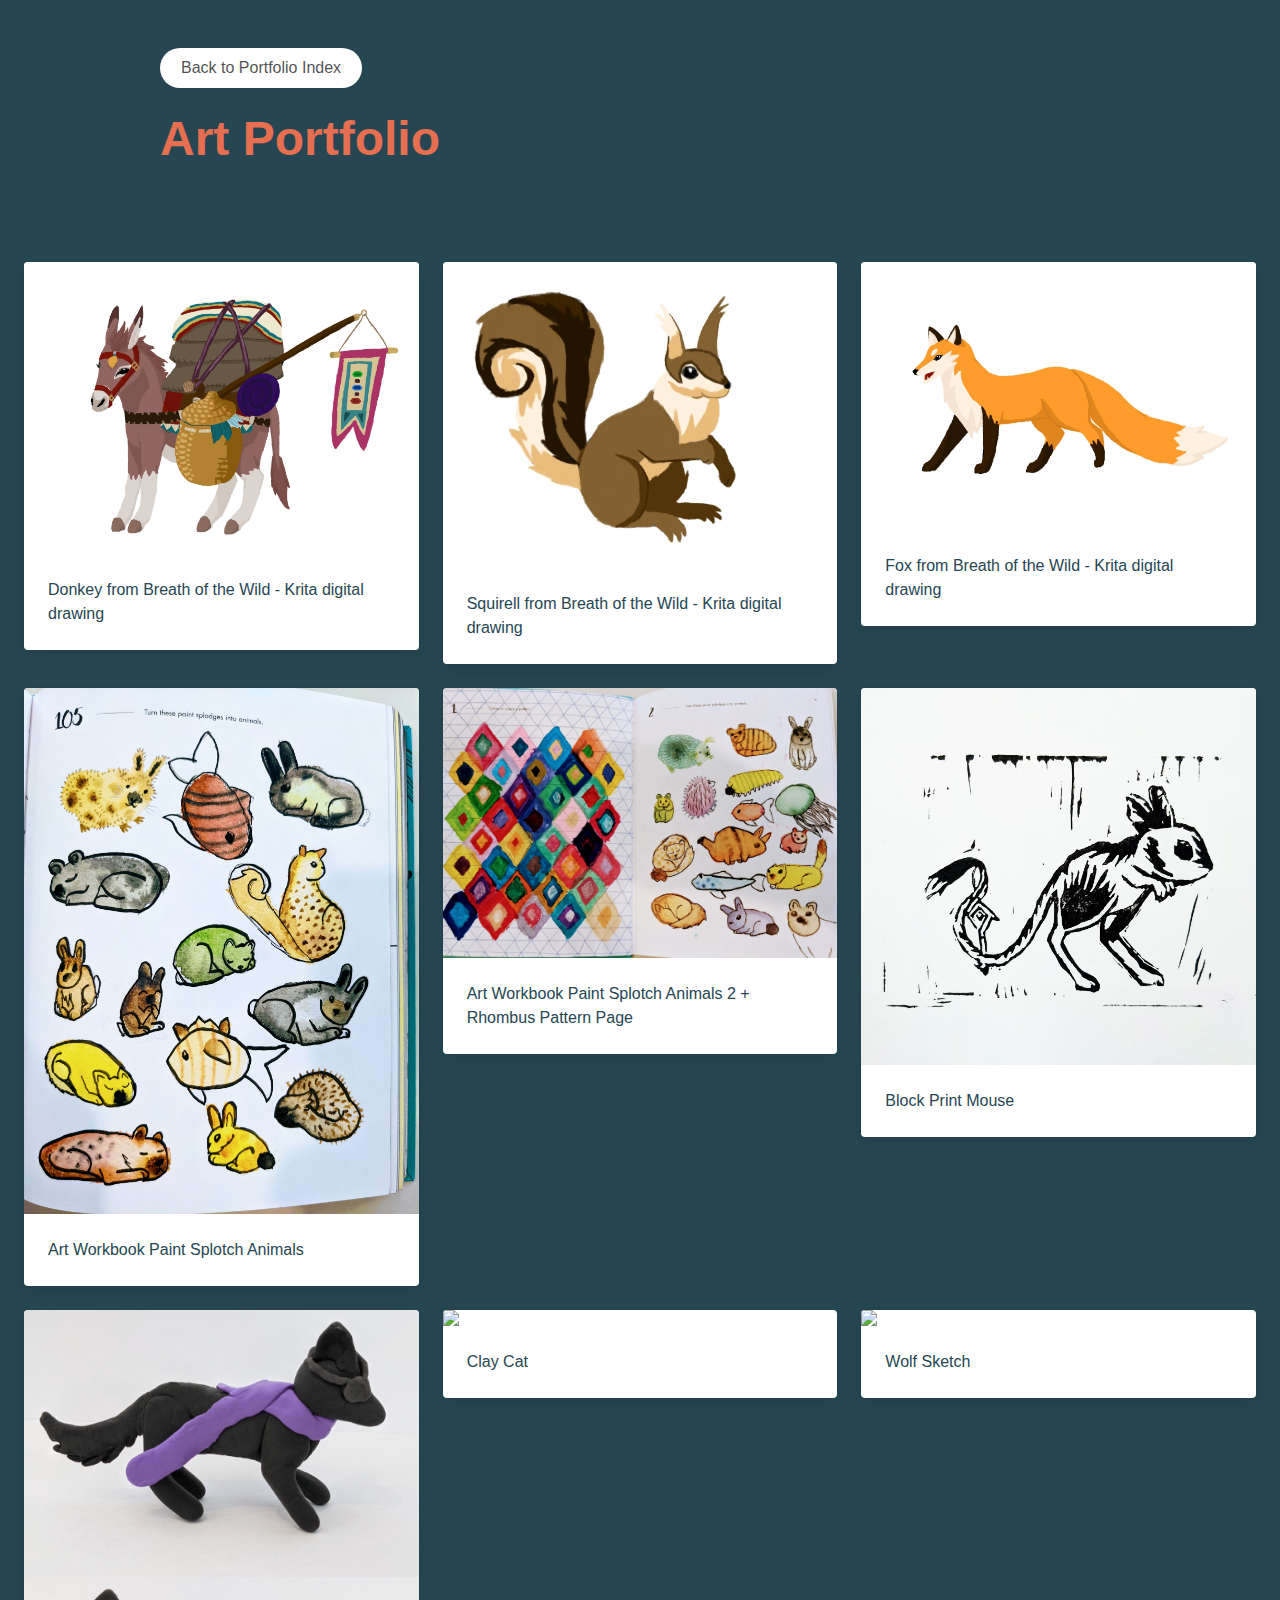
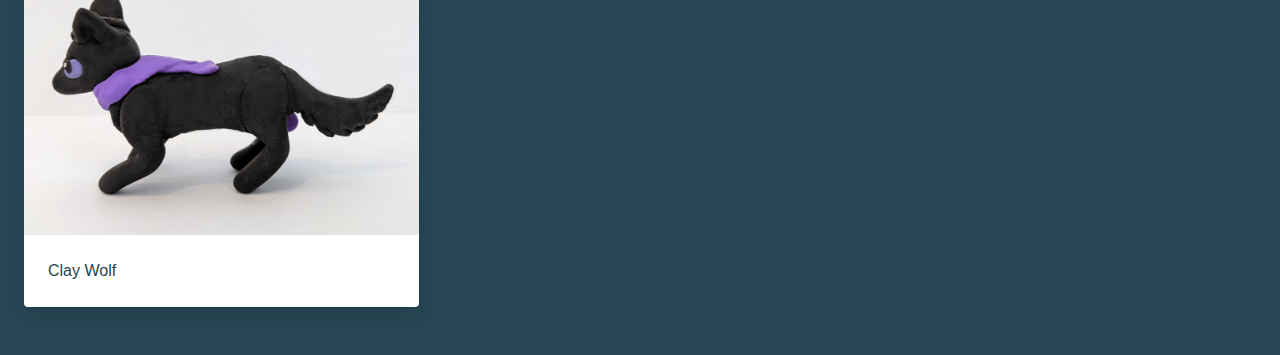
==== art.html @ 3b8639b8 "art and custom styles" ====
<!DOCTYPE html>
<html>

<head>
    <meta charset="utf-8">
    <meta name="viewport" content="width=device-width, initial-scale=1">
    <title>Art Portfolio</title>
    <link rel="stylesheet" href="static/sass/mystyles.css">
</head>

<body>
    <section class="section">
        <div class="container">
            <div class="block">
                <a class="button is-primary is-rounded" href="index.html">Back to Portfolio Index</a>
            </div>
            <p class="title is-1 is-spaced">Art Portfolio</p>
        </div>
    </section>
    <section class="section">
        <div class="columns is-multiline">

            <div class="column is-one-third">
                <div class="card">
                    <div class="card-image">
                        <figure class="image">
                            <img src="images/DonkeyBOTW.jpg">
                        </figure>
                    </div>
                    <div class="card-content">
                        <div class="content">
                            Donkey from Breath of the Wild - Krita digital drawing
                        </div>
                    </div>
                </div>
            </div>

            <div class="column is-one-third">
                <div class="card">
                    <div class="card-image">
                        <figure class="image">
                            <img src="images/BushyTailedSquirrel.jpg">
                        </figure>
                    </div>
                    <div class="card-content">
                        <div class="content">
                            Squirell from Breath of the Wild - Krita digital drawing
                        </div>
                    </div>
                </div>
            </div>

            <div class="column is-one-third">
                <div class="card">
                    <div class="card-image">
                        <figure class="image">
                            <img src="images/GrasslandFoxBOTW.jpg">
                        </figure>
                    </div>
                    <div class="card-content">
                        <div class="content">
                            Fox from Breath of the Wild - Krita digital drawing
                        </div>
                    </div>
                </div>
            </div>

            <div class="column is-one-third">
                <div class="card">
                    <div class="card-image">
                        <figure class="image">
                            <img src="images/ArtBookAnimals.jpg">
                        </figure>
                    </div>
                    <div class="card-content">
                        <div class="content">
                            Art Workbook Paint Splotch Animals
                        </div>
                    </div>
                </div>
            </div>

            <div class="column is-one-third">
                <div class="card">
                    <div class="card-image">
                        <figure class="image">
                            <img src="images/ArtBookAnimals2Diamonds.jpg">
                        </figure>
                    </div>
                    <div class="card-content">
                        <div class="content">
                            Art Workbook Paint Splotch Animals 2 + Rhombus Pattern Page
                        </div>
                    </div>
                </div>
            </div>

            <div class="column is-one-third">
                <div class="card">
                    <div class="card-image">
                        <figure class="image">
                            <img src="images/AudreyBlockPrint.jpg">
                        </figure>
                    </div>
                    <div class="card-content">
                        <div class="content">
                            Block Print Mouse
                        </div>
                    </div>
                </div>
            </div>

            <div class="column is-one-third">
                <div class="card">
                    <div class="card-image">
                        <figure class="image">
                            <img src="images/AudreyBlackWolf.png">
                        </figure>
                    </div>
                    <div class="card-content">
                        <div class="content">
                            Clay Wolf
                        </div>
                    </div>
                </div>
            </div>

            <div class="column is-one-third">
                <div class="card">
                    <div class="card-image">
                        <figure class="image">
                            <img src="images/AudreyCat.png">
                        </figure>
                    </div>
                    <div class="card-content">
                        <div class="content">
                            Clay Cat
                        </div>
                    </div>
                </div>
            </div>

            <div class="column is-one-third">
                <div class="card">
                    <div class="card-image">
                        <figure class="image">
                            <img src="images/WolfDrawing.jpg">
                        </figure>
                    </div>
                    <div class="card-content">
                        <div class="content">
                            Wolf Sketch
                        </div>
                    </div>
                </div>
            </div>

        </div>
    </div>
    </section>
</body>

</html>
---- static/sass/mystyles.css ----
@media screen and (min-width: 769px) {
  .modal-card,
  .modal-content {
    margin: 0 auto;
    max-height: calc(100vh - 40px);
    max-width: 1024px;
    width: auto !important;
  }
}

a[target="_blank"]:not(.img):after {
  font-family: "FontAwesome";
  content: " \f35d";
  position: relative;
  top: -5px;
  font-size: .75rem;
}

a[data-target]:after {
  font-family: "Font Awesome 5 Free";
  content: " \f27a";
  position: relative;
  top: -5px;
  font-size: .75rem;
}

/*! bulma.io v0.9.2 | MIT License | github.com/jgthms/bulma */
/* Bulma Utilities */
.button, .input, .textarea, .select select, .file-cta,
.file-name, .pagination-previous,
.pagination-next,
.pagination-link,
.pagination-ellipsis {
  -moz-appearance: none;
  -webkit-appearance: none;
  -webkit-box-align: center;
      -ms-flex-align: center;
          align-items: center;
  border: 1px solid transparent;
  border-radius: 4px;
  -webkit-box-shadow: none;
          box-shadow: none;
  display: -webkit-inline-box;
  display: -ms-inline-flexbox;
  display: inline-flex;
  font-size: 1rem;
  height: 2.5em;
  -webkit-box-pack: start;
      -ms-flex-pack: start;
          justify-content: flex-start;
  line-height: 1.5;
  padding-bottom: calc(0.5em - 1px);
  padding-left: calc(0.75em - 1px);
  padding-right: calc(0.75em - 1px);
  padding-top: calc(0.5em - 1px);
  position: relative;
  vertical-align: top;
}

.button:focus, .input:focus, .textarea:focus, .select select:focus, .file-cta:focus,
.file-name:focus, .pagination-previous:focus,
.pagination-next:focus,
.pagination-link:focus,
.pagination-ellipsis:focus, .is-focused.button, .is-focused.input, .is-focused.textarea, .select select.is-focused, .is-focused.file-cta,
.is-focused.file-name, .is-focused.pagination-previous,
.is-focused.pagination-next,
.is-focused.pagination-link,
.is-focused.pagination-ellipsis, .button:active, .input:active, .textarea:active, .select select:active, .file-cta:active,
.file-name:active, .pagination-previous:active,
.pagination-next:active,
.pagination-link:active,
.pagination-ellipsis:active, .is-active.button, .is-active.input, .is-active.textarea, .select select.is-active, .is-active.file-cta,
.is-active.file-name, .is-active.pagination-previous,
.is-active.pagination-next,
.is-active.pagination-link,
.is-active.pagination-ellipsis {
  outline: none;
}

.button[disabled], .input[disabled], .textarea[disabled], .select select[disabled], .file-cta[disabled],
.file-name[disabled], .pagination-previous[disabled],
.pagination-next[disabled],
.pagination-link[disabled],
.pagination-ellipsis[disabled],
fieldset[disabled] .button,
fieldset[disabled] .input,
fieldset[disabled] .textarea,
fieldset[disabled] .select select,
.select fieldset[disabled] select,
fieldset[disabled] .file-cta,
fieldset[disabled] .file-name,
fieldset[disabled] .pagination-previous,
fieldset[disabled] .pagination-next,
fieldset[disabled] .pagination-link,
fieldset[disabled] .pagination-ellipsis {
  cursor: not-allowed;
}

.button, .file, .breadcrumb, .pagination-previous,
.pagination-next,
.pagination-link,
.pagination-ellipsis, .tabs, .is-unselectable {
  -webkit-touch-callout: none;
  -webkit-user-select: none;
  -moz-user-select: none;
  -ms-user-select: none;
  user-select: none;
}

.select:not(.is-multiple):not(.is-loading)::after, .navbar-link:not(.is-arrowless)::after {
  border: 3px solid transparent;
  border-radius: 2px;
  border-right: 0;
  border-top: 0;
  content: " ";
  display: block;
  height: 0.625em;
  margin-top: -0.4375em;
  pointer-events: none;
  position: absolute;
  top: 50%;
  -webkit-transform: rotate(-45deg);
          transform: rotate(-45deg);
  -webkit-transform-origin: center;
          transform-origin: center;
  width: 0.625em;
}

.box:not(:last-child), .content:not(:last-child), .notification:not(:last-child), .progress:not(:last-child), .table:not(:last-child), .table-container:not(:last-child), .title:not(:last-child),
.subtitle:not(:last-child), .block:not(:last-child), .highlight:not(:last-child), .breadcrumb:not(:last-child), .level:not(:last-child), .message:not(:last-child), .pagination:not(:last-child), .tabs:not(:last-child) {
  margin-bottom: 1.5rem;
}

.delete, .modal-close {
  -webkit-touch-callout: none;
  -webkit-user-select: none;
  -moz-user-select: none;
  -ms-user-select: none;
  user-select: none;
  -moz-appearance: none;
  -webkit-appearance: none;
  background-color: rgba(10, 10, 10, 0.2);
  border: none;
  border-radius: 290486px;
  cursor: pointer;
  pointer-events: auto;
  display: inline-block;
  -webkit-box-flex: 0;
      -ms-flex-positive: 0;
          flex-grow: 0;
  -ms-flex-negative: 0;
      flex-shrink: 0;
  font-size: 0;
  height: 20px;
  max-height: 20px;
  max-width: 20px;
  min-height: 20px;
  min-width: 20px;
  outline: none;
  position: relative;
  vertical-align: top;
  width: 20px;
}

.delete::before, .modal-close::before, .delete::after, .modal-close::after {
  background-color: #ffffff;
  content: "";
  display: block;
  left: 50%;
  position: absolute;
  top: 50%;
  -webkit-transform: translateX(-50%) translateY(-50%) rotate(45deg);
          transform: translateX(-50%) translateY(-50%) rotate(45deg);
  -webkit-transform-origin: center center;
          transform-origin: center center;
}

.delete::before, .modal-close::before {
  height: 2px;
  width: 50%;
}

.delete::after, .modal-close::after {
  height: 50%;
  width: 2px;
}

.delete:hover, .modal-close:hover, .delete:focus, .modal-close:focus {
  background-color: rgba(10, 10, 10, 0.3);
}

.delete:active, .modal-close:active {
  background-color: rgba(10, 10, 10, 0.4);
}

.is-small.delete, .is-small.modal-close {
  height: 16px;
  max-height: 16px;
  max-width: 16px;
  min-height: 16px;
  min-width: 16px;
  width: 16px;
}

.is-medium.delete, .is-medium.modal-close {
  height: 24px;
  max-height: 24px;
  max-width: 24px;
  min-height: 24px;
  min-width: 24px;
  width: 24px;
}

.is-large.delete, .is-large.modal-close {
  height: 32px;
  max-height: 32px;
  max-width: 32px;
  min-height: 32px;
  min-width: 32px;
  width: 32px;
}

.button.is-loading::after, .loader, .select.is-loading::after, .control.is-loading::after {
  -webkit-animation: spinAround 500ms infinite linear;
          animation: spinAround 500ms infinite linear;
  border: 2px solid #dbdbdb;
  border-radius: 290486px;
  border-right-color: transparent;
  border-top-color: transparent;
  content: "";
  display: block;
  height: 1em;
  position: relative;
  width: 1em;
}

.image.is-square img,
.image.is-square .has-ratio, .image.is-1by1 img,
.image.is-1by1 .has-ratio, .image.is-5by4 img,
.image.is-5by4 .has-ratio, .image.is-4by3 img,
.image.is-4by3 .has-ratio, .image.is-3by2 img,
.image.is-3by2 .has-ratio, .image.is-5by3 img,
.image.is-5by3 .has-ratio, .image.is-16by9 img,
.image.is-16by9 .has-ratio, .image.is-2by1 img,
.image.is-2by1 .has-ratio, .image.is-3by1 img,
.image.is-3by1 .has-ratio, .image.is-4by5 img,
.image.is-4by5 .has-ratio, .image.is-3by4 img,
.image.is-3by4 .has-ratio, .image.is-2by3 img,
.image.is-2by3 .has-ratio, .image.is-3by5 img,
.image.is-3by5 .has-ratio, .image.is-9by16 img,
.image.is-9by16 .has-ratio, .image.is-1by2 img,
.image.is-1by2 .has-ratio, .image.is-1by3 img,
.image.is-1by3 .has-ratio, .modal, .modal-background, .is-overlay, .hero-video {
  bottom: 0;
  left: 0;
  position: absolute;
  right: 0;
  top: 0;
}

/* Bulma Base */
/*! minireset.css v0.0.6 | MIT License | github.com/jgthms/minireset.css */
html,
body,
p,
ol,
ul,
li,
dl,
dt,
dd,
blockquote,
figure,
fieldset,
legend,
textarea,
pre,
iframe,
hr,
h1,
h2,
h3,
h4,
h5,
h6 {
  margin: 0;
  padding: 0;
}

h1,
h2,
h3,
h4,
h5,
h6 {
  font-size: 100%;
  font-weight: normal;
}

ul {
  list-style: none;
}

button,
input,
select,
textarea {
  margin: 0;
}

html {
  -webkit-box-sizing: border-box;
          box-sizing: border-box;
}

*, *::before, *::after {
  -webkit-box-sizing: inherit;
          box-sizing: inherit;
}

img,
video {
  height: auto;
  max-width: 100%;
}

iframe {
  border: 0;
}

table {
  border-collapse: collapse;
  border-spacing: 0;
}

td,
th {
  padding: 0;
}

td:not([align]),
th:not([align]) {
  text-align: inherit;
}

html {
  background-color: #264653;
  font-size: 16px;
  -moz-osx-font-smoothing: grayscale;
  -webkit-font-smoothing: antialiased;
  min-width: 300px;
  overflow-x: hidden;
  overflow-y: scroll;
  text-rendering: optimizeLegibility;
  -webkit-text-size-adjust: 100%;
     -moz-text-size-adjust: 100%;
      -ms-text-size-adjust: 100%;
          text-size-adjust: 100%;
}

article,
aside,
figure,
footer,
header,
hgroup,
section {
  display: block;
}

body,
button,
input,
optgroup,
select,
textarea {
  font-family: BlinkMacSystemFont, -apple-system, "Segoe UI", "Roboto", "Oxygen", "Ubuntu", "Cantarell", "Fira Sans", "Droid Sans", "Helvetica Neue", "Helvetica", "Arial", sans-serif;
}

code,
pre {
  -moz-osx-font-smoothing: auto;
  -webkit-font-smoothing: auto;
  font-family: monospace;
}

body {
  color: #264653;
  font-size: 1em;
  font-weight: 400;
  line-height: 1.5;
}

a {
  color: #2a9d8f;
  cursor: pointer;
  text-decoration: none;
}

a strong {
  color: currentColor;
}

a:hover {
  color: #363636;
}

code {
  background-color: whitesmoke;
  color: #da1039;
  font-size: 0.875em;
  font-weight: normal;
  padding: 0.25em 0.5em 0.25em;
}

hr {
  background-color: whitesmoke;
  border: none;
  display: block;
  height: 2px;
  margin: 1.5rem 0;
}

img {
  height: auto;
  max-width: 100%;
}

input[type="checkbox"],
input[type="radio"] {
  vertical-align: baseline;
}

small {
  font-size: 0.875em;
}

span {
  font-style: inherit;
  font-weight: inherit;
}

strong {
  color: #363636;
  font-weight: 700;
}

fieldset {
  border: none;
}

pre {
  -webkit-overflow-scrolling: touch;
  background-color: whitesmoke;
  color: #264653;
  font-size: 0.875em;
  overflow-x: auto;
  padding: 1.25rem 1.5rem;
  white-space: pre;
  word-wrap: normal;
}

pre code {
  background-color: transparent;
  color: currentColor;
  font-size: 1em;
  padding: 0;
}

table td,
table th {
  vertical-align: top;
}

table td:not([align]),
table th:not([align]) {
  text-align: inherit;
}

table th {
  color: #363636;
}

@-webkit-keyframes spinAround {
  from {
    -webkit-transform: rotate(0deg);
            transform: rotate(0deg);
  }
  to {
    -webkit-transform: rotate(359deg);
            transform: rotate(359deg);
  }
}

@keyframes spinAround {
  from {
    -webkit-transform: rotate(0deg);
            transform: rotate(0deg);
  }
  to {
    -webkit-transform: rotate(359deg);
            transform: rotate(359deg);
  }
}

/* Bulma Elements */
.box {
  background-color: #ffffff;
  border-radius: 6px;
  -webkit-box-shadow: 0 0.5em 1em -0.125em rgba(10, 10, 10, 0.1), 0 0px 0 1px rgba(10, 10, 10, 0.02);
          box-shadow: 0 0.5em 1em -0.125em rgba(10, 10, 10, 0.1), 0 0px 0 1px rgba(10, 10, 10, 0.02);
  color: #264653;
  display: block;
  padding: 1.25rem;
}

a.box:hover, a.box:focus {
  -webkit-box-shadow: 0 0.5em 1em -0.125em rgba(10, 10, 10, 0.1), 0 0 0 1px #2a9d8f;
          box-shadow: 0 0.5em 1em -0.125em rgba(10, 10, 10, 0.1), 0 0 0 1px #2a9d8f;
}

a.box:active {
  -webkit-box-shadow: inset 0 1px 2px rgba(10, 10, 10, 0.2), 0 0 0 1px #2a9d8f;
          box-shadow: inset 0 1px 2px rgba(10, 10, 10, 0.2), 0 0 0 1px #2a9d8f;
}

.button {
  background-color: #ffffff;
  border-color: #dbdbdb;
  border-width: 1px;
  color: #363636;
  cursor: pointer;
  -webkit-box-pack: center;
      -ms-flex-pack: center;
          justify-content: center;
  padding-bottom: calc(0.5em - 1px);
  padding-left: 1em;
  padding-right: 1em;
  padding-top: calc(0.5em - 1px);
  text-align: center;
  white-space: nowrap;
}

.button strong {
  color: inherit;
}

.button .icon, .button .icon.is-small, .button .icon.is-medium, .button .icon.is-large {
  height: 1.5em;
  width: 1.5em;
}

.button .icon:first-child:not(:last-child) {
  margin-left: calc(-0.5em - 1px);
  margin-right: 0.25em;
}

.button .icon:last-child:not(:first-child) {
  margin-left: 0.25em;
  margin-right: calc(-0.5em - 1px);
}

.button .icon:first-child:last-child {
  margin-left: calc(-0.5em - 1px);
  margin-right: calc(-0.5em - 1px);
}

.button:hover, .button.is-hovered {
  border-color: #b5b5b5;
  color: #363636;
}

.button:focus, .button.is-focused {
  border-color: #3273dc;
  color: #363636;
}

.button:focus:not(:active), .button.is-focused:not(:active) {
  -webkit-box-shadow: 0 0 0 0.125em rgba(42, 157, 143, 0.25);
          box-shadow: 0 0 0 0.125em rgba(42, 157, 143, 0.25);
}

.button:active, .button.is-active {
  border-color: #264653;
  color: #363636;
}

.button.is-text {
  background-color: transparent;
  border-color: transparent;
  color: #264653;
  text-decoration: underline;
}

.button.is-text:hover, .button.is-text.is-hovered, .button.is-text:focus, .button.is-text.is-focused {
  background-color: whitesmoke;
  color: #363636;
}

.button.is-text:active, .button.is-text.is-active {
  background-color: #e8e8e8;
  color: #363636;
}

.button.is-text[disabled],
fieldset[disabled] .button.is-text {
  background-color: transparent;
  border-color: transparent;
  -webkit-box-shadow: none;
          box-shadow: none;
}

.button.is-ghost {
  background: none;
  border-color: transparent;
  color: #2a9d8f;
  text-decoration: none;
}

.button.is-ghost:hover, .button.is-ghost.is-hovered {
  color: #2a9d8f;
  text-decoration: underline;
}

.button.is-white {
  background-color: #ffffff;
  border-color: transparent;
  color: #0a0a0a;
}

.button.is-white:hover, .button.is-white.is-hovered {
  background-color: #f9f9f9;
  border-color: transparent;
  color: #0a0a0a;
}

.button.is-white:focus, .button.is-white.is-focused {
  border-color: transparent;
  color: #0a0a0a;
}

.button.is-white:focus:not(:active), .button.is-white.is-focused:not(:active) {
  -webkit-box-shadow: 0 0 0 0.125em rgba(255, 255, 255, 0.25);
          box-shadow: 0 0 0 0.125em rgba(255, 255, 255, 0.25);
}

.button.is-white:active, .button.is-white.is-active {
  background-color: #f2f2f2;
  border-color: transparent;
  color: #0a0a0a;
}

.button.is-white[disabled],
fieldset[disabled] .button.is-white {
  background-color: #ffffff;
  border-color: transparent;
  -webkit-box-shadow: none;
          box-shadow: none;
}

.button.is-white.is-inverted {
  background-color: #0a0a0a;
  color: #ffffff;
}

.button.is-white.is-inverted:hover, .button.is-white.is-inverted.is-hovered {
  background-color: black;
}

.button.is-white.is-inverted[disabled],
fieldset[disabled] .button.is-white.is-inverted {
  background-color: #0a0a0a;
  border-color: transparent;
  -webkit-box-shadow: none;
          box-shadow: none;
  color: #ffffff;
}

.button.is-white.is-loading::after {
  border-color: transparent transparent #0a0a0a #0a0a0a !important;
}

.button.is-white.is-outlined {
  background-color: transparent;
  border-color: #ffffff;
  color: #ffffff;
}

.button.is-white.is-outlined:hover, .button.is-white.is-outlined.is-hovered, .button.is-white.is-outlined:focus, .button.is-white.is-outlined.is-focused {
  background-color: #ffffff;
  border-color: #ffffff;
  color: #0a0a0a;
}

.button.is-white.is-outlined.is-loading::after {
  border-color: transparent transparent #ffffff #ffffff !important;
}

.button.is-white.is-outlined.is-loading:hover::after, .button.is-white.is-outlined.is-loading.is-hovered::after, .button.is-white.is-outlined.is-loading:focus::after, .button.is-white.is-outlined.is-loading.is-focused::after {
  border-color: transparent transparent #0a0a0a #0a0a0a !important;
}

.button.is-white.is-outlined[disabled],
fieldset[disabled] .button.is-white.is-outlined {
  background-color: transparent;
  border-color: #ffffff;
  -webkit-box-shadow: none;
          box-shadow: none;
  color: #ffffff;
}

.button.is-white.is-inverted.is-outlined {
  background-color: transparent;
  border-color: #0a0a0a;
  color: #0a0a0a;
}

.button.is-white.is-inverted.is-outlined:hover, .button.is-white.is-inverted.is-outlined.is-hovered, .button.is-white.is-inverted.is-outlined:focus, .button.is-white.is-inverted.is-outlined.is-focused {
  background-color: #0a0a0a;
  color: #ffffff;
}

.button.is-white.is-inverted.is-outlined.is-loading:hover::after, .button.is-white.is-inverted.is-outlined.is-loading.is-hovered::after, .button.is-white.is-inverted.is-outlined.is-loading:focus::after, .button.is-white.is-inverted.is-outlined.is-loading.is-focused::after {
  border-color: transparent transparent #ffffff #ffffff !important;
}

.button.is-white.is-inverted.is-outlined[disabled],
fieldset[disabled] .button.is-white.is-inverted.is-outlined {
  background-color: transparent;
  border-color: #0a0a0a;
  -webkit-box-shadow: none;
          box-shadow: none;
  color: #0a0a0a;
}

.button.is-black {
  background-color: #0a0a0a;
  border-color: transparent;
  color: #ffffff;
}

.button.is-black:hover, .button.is-black.is-hovered {
  background-color: #040404;
  border-color: transparent;
  color: #ffffff;
}

.button.is-black:focus, .button.is-black.is-focused {
  border-color: transparent;
  color: #ffffff;
}

.button.is-black:focus:not(:active), .button.is-black.is-focused:not(:active) {
  -webkit-box-shadow: 0 0 0 0.125em rgba(10, 10, 10, 0.25);
          box-shadow: 0 0 0 0.125em rgba(10, 10, 10, 0.25);
}

.button.is-black:active, .button.is-black.is-active {
  background-color: black;
  border-color: transparent;
  color: #ffffff;
}

.button.is-black[disabled],
fieldset[disabled] .button.is-black {
  background-color: #0a0a0a;
  border-color: transparent;
  -webkit-box-shadow: none;
          box-shadow: none;
}

.button.is-black.is-inverted {
  background-color: #ffffff;
  color: #0a0a0a;
}

.button.is-black.is-inverted:hover, .button.is-black.is-inverted.is-hovered {
  background-color: #f2f2f2;
}

.button.is-black.is-inverted[disabled],
fieldset[disabled] .button.is-black.is-inverted {
  background-color: #ffffff;
  border-color: transparent;
  -webkit-box-shadow: none;
          box-shadow: none;
  color: #0a0a0a;
}

.button.is-black.is-loading::after {
  border-color: transparent transparent #ffffff #ffffff !important;
}

.button.is-black.is-outlined {
  background-color: transparent;
  border-color: #0a0a0a;
  color: #0a0a0a;
}

.button.is-black.is-outlined:hover, .button.is-black.is-outlined.is-hovered, .button.is-black.is-outlined:focus, .button.is-black.is-outlined.is-focused {
  background-color: #0a0a0a;
  border-color: #0a0a0a;
  color: #ffffff;
}

.button.is-black.is-outlined.is-loading::after {
  border-color: transparent transparent #0a0a0a #0a0a0a !important;
}

.button.is-black.is-outlined.is-loading:hover::after, .button.is-black.is-outlined.is-loading.is-hovered::after, .button.is-black.is-outlined.is-loading:focus::after, .button.is-black.is-outlined.is-loading.is-focused::after {
  border-color: transparent transparent #ffffff #ffffff !important;
}

.button.is-black.is-outlined[disabled],
fieldset[disabled] .button.is-black.is-outlined {
  background-color: transparent;
  border-color: #0a0a0a;
  -webkit-box-shadow: none;
          box-shadow: none;
  color: #0a0a0a;
}

.button.is-black.is-inverted.is-outlined {
  background-color: transparent;
  border-color: #ffffff;
  color: #ffffff;
}

.button.is-black.is-inverted.is-outlined:hover, .button.is-black.is-inverted.is-outlined.is-hovered, .button.is-black.is-inverted.is-outlined:focus, .button.is-black.is-inverted.is-outlined.is-focused {
  background-color: #ffffff;
  color: #0a0a0a;
}

.button.is-black.is-inverted.is-outlined.is-loading:hover::after, .button.is-black.is-inverted.is-outlined.is-loading.is-hovered::after, .button.is-black.is-inverted.is-outlined.is-loading:focus::after, .button.is-black.is-inverted.is-outlined.is-loading.is-focused::after {
  border-color: transparent transparent #0a0a0a #0a0a0a !important;
}

.button.is-black.is-inverted.is-outlined[disabled],
fieldset[disabled] .button.is-black.is-inverted.is-outlined {
  background-color: transparent;
  border-color: #ffffff;
  -webkit-box-shadow: none;
          box-shadow: none;
  color: #ffffff;
}

.button.is-light {
  background-color: whitesmoke;
  border-color: transparent;
  color: rgba(0, 0, 0, 0.7);
}

.button.is-light:hover, .button.is-light.is-hovered {
  background-color: #eeeeee;
  border-color: transparent;
  color: rgba(0, 0, 0, 0.7);
}

.button.is-light:focus, .button.is-light.is-focused {
  border-color: transparent;
  color: rgba(0, 0, 0, 0.7);
}

.button.is-light:focus:not(:active), .button.is-light.is-focused:not(:active) {
  -webkit-box-shadow: 0 0 0 0.125em rgba(245, 245, 245, 0.25);
          box-shadow: 0 0 0 0.125em rgba(245, 245, 245, 0.25);
}

.button.is-light:active, .button.is-light.is-active {
  background-color: #e8e8e8;
  border-color: transparent;
  color: rgba(0, 0, 0, 0.7);
}

.button.is-light[disabled],
fieldset[disabled] .button.is-light {
  background-color: whitesmoke;
  border-color: transparent;
  -webkit-box-shadow: none;
          box-shadow: none;
}

.button.is-light.is-inverted {
  background-color: rgba(0, 0, 0, 0.7);
  color: whitesmoke;
}

.button.is-light.is-inverted:hover, .button.is-light.is-inverted.is-hovered {
  background-color: rgba(0, 0, 0, 0.7);
}

.button.is-light.is-inverted[disabled],
fieldset[disabled] .button.is-light.is-inverted {
  background-color: rgba(0, 0, 0, 0.7);
  border-color: transparent;
  -webkit-box-shadow: none;
          box-shadow: none;
  color: whitesmoke;
}

.button.is-light.is-loading::after {
  border-color: transparent transparent rgba(0, 0, 0, 0.7) rgba(0, 0, 0, 0.7) !important;
}

.button.is-light.is-outlined {
  background-color: transparent;
  border-color: whitesmoke;
  color: whitesmoke;
}

.button.is-light.is-outlined:hover, .button.is-light.is-outlined.is-hovered, .button.is-light.is-outlined:focus, .button.is-light.is-outlined.is-focused {
  background-color: whitesmoke;
  border-color: whitesmoke;
  color: rgba(0, 0, 0, 0.7);
}

.button.is-light.is-outlined.is-loading::after {
  border-color: transparent transparent whitesmoke whitesmoke !important;
}

.button.is-light.is-outlined.is-loading:hover::after, .button.is-light.is-outlined.is-loading.is-hovered::after, .button.is-light.is-outlined.is-loading:focus::after, .button.is-light.is-outlined.is-loading.is-focused::after {
  border-color: transparent transparent rgba(0, 0, 0, 0.7) rgba(0, 0, 0, 0.7) !important;
}

.button.is-light.is-outlined[disabled],
fieldset[disabled] .button.is-light.is-outlined {
  background-color: transparent;
  border-color: whitesmoke;
  -webkit-box-shadow: none;
          box-shadow: none;
  color: whitesmoke;
}

.button.is-light.is-inverted.is-outlined {
  background-color: transparent;
  border-color: rgba(0, 0, 0, 0.7);
  color: rgba(0, 0, 0, 0.7);
}

.button.is-light.is-inverted.is-outlined:hover, .button.is-light.is-inverted.is-outlined.is-hovered, .button.is-light.is-inverted.is-outlined:focus, .button.is-light.is-inverted.is-outlined.is-focused {
  background-color: rgba(0, 0, 0, 0.7);
  color: whitesmoke;
}

.button.is-light.is-inverted.is-outlined.is-loading:hover::after, .button.is-light.is-inverted.is-outlined.is-loading.is-hovered::after, .button.is-light.is-inverted.is-outlined.is-loading:focus::after, .button.is-light.is-inverted.is-outlined.is-loading.is-focused::after {
  border-color: transparent transparent whitesmoke whitesmoke !important;
}

.button.is-light.is-inverted.is-outlined[disabled],
fieldset[disabled] .button.is-light.is-inverted.is-outlined {
  background-color: transparent;
  border-color: rgba(0, 0, 0, 0.7);
  -webkit-box-shadow: none;
          box-shadow: none;
  color: rgba(0, 0, 0, 0.7);
}

.button.is-dark {
  background-color: #363636;
  border-color: transparent;
  color: #fff;
}

.button.is-dark:hover, .button.is-dark.is-hovered {
  background-color: #2f2f2f;
  border-color: transparent;
  color: #fff;
}

.button.is-dark:focus, .button.is-dark.is-focused {
  border-color: transparent;
  color: #fff;
}

.button.is-dark:focus:not(:active), .button.is-dark.is-focused:not(:active) {
  -webkit-box-shadow: 0 0 0 0.125em rgba(54, 54, 54, 0.25);
          box-shadow: 0 0 0 0.125em rgba(54, 54, 54, 0.25);
}

.button.is-dark:active, .button.is-dark.is-active {
  background-color: #292929;
  border-color: transparent;
  color: #fff;
}

.button.is-dark[disabled],
fieldset[disabled] .button.is-dark {
  background-color: #363636;
  border-color: transparent;
  -webkit-box-shadow: none;
          box-shadow: none;
}

.button.is-dark.is-inverted {
  background-color: #fff;
  color: #363636;
}

.button.is-dark.is-inverted:hover, .button.is-dark.is-inverted.is-hovered {
  background-color: #f2f2f2;
}

.button.is-dark.is-inverted[disabled],
fieldset[disabled] .button.is-dark.is-inverted {
  background-color: #fff;
  border-color: transparent;
  -webkit-box-shadow: none;
          box-shadow: none;
  color: #363636;
}

.button.is-dark.is-loading::after {
  border-color: transparent transparent #fff #fff !important;
}

.button.is-dark.is-outlined {
  background-color: transparent;
  border-color: #363636;
  color: #363636;
}

.button.is-dark.is-outlined:hover, .button.is-dark.is-outlined.is-hovered, .button.is-dark.is-outlined:focus, .button.is-dark.is-outlined.is-focused {
  background-color: #363636;
  border-color: #363636;
  color: #fff;
}

.button.is-dark.is-outlined.is-loading::after {
  border-color: transparent transparent #363636 #363636 !important;
}

.button.is-dark.is-outlined.is-loading:hover::after, .button.is-dark.is-outlined.is-loading.is-hovered::after, .button.is-dark.is-outlined.is-loading:focus::after, .button.is-dark.is-outlined.is-loading.is-focused::after {
  border-color: transparent transparent #fff #fff !important;
}

.button.is-dark.is-outlined[disabled],
fieldset[disabled] .button.is-dark.is-outlined {
  background-color: transparent;
  border-color: #363636;
  -webkit-box-shadow: none;
          box-shadow: none;
  color: #363636;
}

.button.is-dark.is-inverted.is-outlined {
  background-color: transparent;
  border-color: #fff;
  color: #fff;
}

.button.is-dark.is-inverted.is-outlined:hover, .button.is-dark.is-inverted.is-outlined.is-hovered, .button.is-dark.is-inverted.is-outlined:focus, .button.is-dark.is-inverted.is-outlined.is-focused {
  background-color: #fff;
  color: #363636;
}

.button.is-dark.is-inverted.is-outlined.is-loading:hover::after, .button.is-dark.is-inverted.is-outlined.is-loading.is-hovered::after, .button.is-dark.is-inverted.is-outlined.is-loading:focus::after, .button.is-dark.is-inverted.is-outlined.is-loading.is-focused::after {
  border-color: transparent transparent #363636 #363636 !important;
}

.button.is-dark.is-inverted.is-outlined[disabled],
fieldset[disabled] .button.is-dark.is-inverted.is-outlined {
  background-color: transparent;
  border-color: #fff;
  -webkit-box-shadow: none;
          box-shadow: none;
  color: #fff;
}

.button.is-primary {
  background-color: #ffffff;
  border-color: transparent;
  color: rgba(0, 0, 0, 0.7);
}

.button.is-primary:hover, .button.is-primary.is-hovered {
  background-color: #f9f9f9;
  border-color: transparent;
  color: rgba(0, 0, 0, 0.7);
}

.button.is-primary:focus, .button.is-primary.is-focused {
  border-color: transparent;
  color: rgba(0, 0, 0, 0.7);
}

.button.is-primary:focus:not(:active), .button.is-primary.is-focused:not(:active) {
  -webkit-box-shadow: 0 0 0 0.125em rgba(255, 255, 255, 0.25);
          box-shadow: 0 0 0 0.125em rgba(255, 255, 255, 0.25);
}

.button.is-primary:active, .button.is-primary.is-active {
  background-color: #f2f2f2;
  border-color: transparent;
  color: rgba(0, 0, 0, 0.7);
}

.button.is-primary[disabled],
fieldset[disabled] .button.is-primary {
  background-color: #ffffff;
  border-color: transparent;
  -webkit-box-shadow: none;
          box-shadow: none;
}

.button.is-primary.is-inverted {
  background-color: rgba(0, 0, 0, 0.7);
  color: #ffffff;
}

.button.is-primary.is-inverted:hover, .button.is-primary.is-inverted.is-hovered {
  background-color: rgba(0, 0, 0, 0.7);
}

.button.is-primary.is-inverted[disabled],
fieldset[disabled] .button.is-primary.is-inverted {
  background-color: rgba(0, 0, 0, 0.7);
  border-color: transparent;
  -webkit-box-shadow: none;
          box-shadow: none;
  color: #ffffff;
}

.button.is-primary.is-loading::after {
  border-color: transparent transparent rgba(0, 0, 0, 0.7) rgba(0, 0, 0, 0.7) !important;
}

.button.is-primary.is-outlined {
  background-color: transparent;
  border-color: #ffffff;
  color: #ffffff;
}

.button.is-primary.is-outlined:hover, .button.is-primary.is-outlined.is-hovered, .button.is-primary.is-outlined:focus, .button.is-primary.is-outlined.is-focused {
  background-color: #ffffff;
  border-color: #ffffff;
  color: rgba(0, 0, 0, 0.7);
}

.button.is-primary.is-outlined.is-loading::after {
  border-color: transparent transparent #ffffff #ffffff !important;
}

.button.is-primary.is-outlined.is-loading:hover::after, .button.is-primary.is-outlined.is-loading.is-hovered::after, .button.is-primary.is-outlined.is-loading:focus::after, .button.is-primary.is-outlined.is-loading.is-focused::after {
  border-color: transparent transparent rgba(0, 0, 0, 0.7) rgba(0, 0, 0, 0.7) !important;
}

.button.is-primary.is-outlined[disabled],
fieldset[disabled] .button.is-primary.is-outlined {
  background-color: transparent;
  border-color: #ffffff;
  -webkit-box-shadow: none;
          box-shadow: none;
  color: #ffffff;
}

.button.is-primary.is-inverted.is-outlined {
  background-color: transparent;
  border-color: rgba(0, 0, 0, 0.7);
  color: rgba(0, 0, 0, 0.7);
}

.button.is-primary.is-inverted.is-outlined:hover, .button.is-primary.is-inverted.is-outlined.is-hovered, .button.is-primary.is-inverted.is-outlined:focus, .button.is-primary.is-inverted.is-outlined.is-focused {
  background-color: rgba(0, 0, 0, 0.7);
  color: #ffffff;
}

.button.is-primary.is-inverted.is-outlined.is-loading:hover::after, .button.is-primary.is-inverted.is-outlined.is-loading.is-hovered::after, .button.is-primary.is-inverted.is-outlined.is-loading:focus::after, .button.is-primary.is-inverted.is-outlined.is-loading.is-focused::after {
  border-color: transparent transparent #ffffff #ffffff !important;
}

.button.is-primary.is-inverted.is-outlined[disabled],
fieldset[disabled] .button.is-primary.is-inverted.is-outlined {
  background-color: transparent;
  border-color: rgba(0, 0, 0, 0.7);
  -webkit-box-shadow: none;
          box-shadow: none;
  color: rgba(0, 0, 0, 0.7);
}

.button.is-primary.is-light {
  background-color: white;
  color: #4a4a4a;
}

.button.is-primary.is-light:hover, .button.is-primary.is-light.is-hovered {
  background-color: #f9f9f9;
  border-color: transparent;
  color: #4a4a4a;
}

.button.is-primary.is-light:active, .button.is-primary.is-light.is-active {
  background-color: #f2f2f2;
  border-color: transparent;
  color: #4a4a4a;
}

.button.is-link {
  background-color: #2a9d8f;
  border-color: transparent;
  color: #fff;
}

.button.is-link:hover, .button.is-link.is-hovered {
  background-color: #279386;
  border-color: transparent;
  color: #fff;
}

.button.is-link:focus, .button.is-link.is-focused {
  border-color: transparent;
  color: #fff;
}

.button.is-link:focus:not(:active), .button.is-link.is-focused:not(:active) {
  -webkit-box-shadow: 0 0 0 0.125em rgba(42, 157, 143, 0.25);
          box-shadow: 0 0 0 0.125em rgba(42, 157, 143, 0.25);
}

.button.is-link:active, .button.is-link.is-active {
  background-color: #25897d;
  border-color: transparent;
  color: #fff;
}

.button.is-link[disabled],
fieldset[disabled] .button.is-link {
  background-color: #2a9d8f;
  border-color: transparent;
  -webkit-box-shadow: none;
          box-shadow: none;
}

.button.is-link.is-inverted {
  background-color: #fff;
  color: #2a9d8f;
}

.button.is-link.is-inverted:hover, .button.is-link.is-inverted.is-hovered {
  background-color: #f2f2f2;
}

.button.is-link.is-inverted[disabled],
fieldset[disabled] .button.is-link.is-inverted {
  background-color: #fff;
  border-color: transparent;
  -webkit-box-shadow: none;
          box-shadow: none;
  color: #2a9d8f;
}

.button.is-link.is-loading::after {
  border-color: transparent transparent #fff #fff !important;
}

.button.is-link.is-outlined {
  background-color: transparent;
  border-color: #2a9d8f;
  color: #2a9d8f;
}

.button.is-link.is-outlined:hover, .button.is-link.is-outlined.is-hovered, .button.is-link.is-outlined:focus, .button.is-link.is-outlined.is-focused {
  background-color: #2a9d8f;
  border-color: #2a9d8f;
  color: #fff;
}

.button.is-link.is-outlined.is-loading::after {
  border-color: transparent transparent #2a9d8f #2a9d8f !important;
}

.button.is-link.is-outlined.is-loading:hover::after, .button.is-link.is-outlined.is-loading.is-hovered::after, .button.is-link.is-outlined.is-loading:focus::after, .button.is-link.is-outlined.is-loading.is-focused::after {
  border-color: transparent transparent #fff #fff !important;
}

.button.is-link.is-outlined[disabled],
fieldset[disabled] .button.is-link.is-outlined {
  background-color: transparent;
  border-color: #2a9d8f;
  -webkit-box-shadow: none;
          box-shadow: none;
  color: #2a9d8f;
}

.button.is-link.is-inverted.is-outlined {
  background-color: transparent;
  border-color: #fff;
  color: #fff;
}

.button.is-link.is-inverted.is-outlined:hover, .button.is-link.is-inverted.is-outlined.is-hovered, .button.is-link.is-inverted.is-outlined:focus, .button.is-link.is-inverted.is-outlined.is-focused {
  background-color: #fff;
  color: #2a9d8f;
}

.button.is-link.is-inverted.is-outlined.is-loading:hover::after, .button.is-link.is-inverted.is-outlined.is-loading.is-hovered::after, .button.is-link.is-inverted.is-outlined.is-loading:focus::after, .button.is-link.is-inverted.is-outlined.is-loading.is-focused::after {
  border-color: transparent transparent #2a9d8f #2a9d8f !important;
}

.button.is-link.is-inverted.is-outlined[disabled],
fieldset[disabled] .button.is-link.is-inverted.is-outlined {
  background-color: transparent;
  border-color: #fff;
  -webkit-box-shadow: none;
          box-shadow: none;
  color: #fff;
}

.button.is-link.is-light {
  background-color: #effbf9;
  color: #2ba193;
}

.button.is-link.is-light:hover, .button.is-link.is-light.is-hovered {
  background-color: #e5f8f6;
  border-color: transparent;
  color: #2ba193;
}

.button.is-link.is-light:active, .button.is-link.is-light.is-active {
  background-color: #dbf5f2;
  border-color: transparent;
  color: #2ba193;
}

.button.is-info {
  background-color: #3298dc;
  border-color: transparent;
  color: #fff;
}

.button.is-info:hover, .button.is-info.is-hovered {
  background-color: #2793da;
  border-color: transparent;
  color: #fff;
}

.button.is-info:focus, .button.is-info.is-focused {
  border-color: transparent;
  color: #fff;
}

.button.is-info:focus:not(:active), .button.is-info.is-focused:not(:active) {
  -webkit-box-shadow: 0 0 0 0.125em rgba(50, 152, 220, 0.25);
          box-shadow: 0 0 0 0.125em rgba(50, 152, 220, 0.25);
}

.button.is-info:active, .button.is-info.is-active {
  background-color: #238cd1;
  border-color: transparent;
  color: #fff;
}

.button.is-info[disabled],
fieldset[disabled] .button.is-info {
  background-color: #3298dc;
  border-color: transparent;
  -webkit-box-shadow: none;
          box-shadow: none;
}

.button.is-info.is-inverted {
  background-color: #fff;
  color: #3298dc;
}

.button.is-info.is-inverted:hover, .button.is-info.is-inverted.is-hovered {
  background-color: #f2f2f2;
}

.button.is-info.is-inverted[disabled],
fieldset[disabled] .button.is-info.is-inverted {
  background-color: #fff;
  border-color: transparent;
  -webkit-box-shadow: none;
          box-shadow: none;
  color: #3298dc;
}

.button.is-info.is-loading::after {
  border-color: transparent transparent #fff #fff !important;
}

.button.is-info.is-outlined {
  background-color: transparent;
  border-color: #3298dc;
  color: #3298dc;
}

.button.is-info.is-outlined:hover, .button.is-info.is-outlined.is-hovered, .button.is-info.is-outlined:focus, .button.is-info.is-outlined.is-focused {
  background-color: #3298dc;
  border-color: #3298dc;
  color: #fff;
}

.button.is-info.is-outlined.is-loading::after {
  border-color: transparent transparent #3298dc #3298dc !important;
}

.button.is-info.is-outlined.is-loading:hover::after, .button.is-info.is-outlined.is-loading.is-hovered::after, .button.is-info.is-outlined.is-loading:focus::after, .button.is-info.is-outlined.is-loading.is-focused::after {
  border-color: transparent transparent #fff #fff !important;
}

.button.is-info.is-outlined[disabled],
fieldset[disabled] .button.is-info.is-outlined {
  background-color: transparent;
  border-color: #3298dc;
  -webkit-box-shadow: none;
          box-shadow: none;
  color: #3298dc;
}

.button.is-info.is-inverted.is-outlined {
  background-color: transparent;
  border-color: #fff;
  color: #fff;
}

.button.is-info.is-inverted.is-outlined:hover, .button.is-info.is-inverted.is-outlined.is-hovered, .button.is-info.is-inverted.is-outlined:focus, .button.is-info.is-inverted.is-outlined.is-focused {
  background-color: #fff;
  color: #3298dc;
}

.button.is-info.is-inverted.is-outlined.is-loading:hover::after, .button.is-info.is-inverted.is-outlined.is-loading.is-hovered::after, .button.is-info.is-inverted.is-outlined.is-loading:focus::after, .button.is-info.is-inverted.is-outlined.is-loading.is-focused::after {
  border-color: transparent transparent #3298dc #3298dc !important;
}

.button.is-info.is-inverted.is-outlined[disabled],
fieldset[disabled] .button.is-info.is-inverted.is-outlined {
  background-color: transparent;
  border-color: #fff;
  -webkit-box-shadow: none;
          box-shadow: none;
  color: #fff;
}

.button.is-info.is-light {
  background-color: #eef6fc;
  color: #1d72aa;
}

.button.is-info.is-light:hover, .button.is-info.is-light.is-hovered {
  background-color: #e3f1fa;
  border-color: transparent;
  color: #1d72aa;
}

.button.is-info.is-light:active, .button.is-info.is-light.is-active {
  background-color: #d8ebf8;
  border-color: transparent;
  color: #1d72aa;
}

.button.is-success {
  background-color: #48c774;
  border-color: transparent;
  color: #fff;
}

.button.is-success:hover, .button.is-success.is-hovered {
  background-color: #3ec46d;
  border-color: transparent;
  color: #fff;
}

.button.is-success:focus, .button.is-success.is-focused {
  border-color: transparent;
  color: #fff;
}

.button.is-success:focus:not(:active), .button.is-success.is-focused:not(:active) {
  -webkit-box-shadow: 0 0 0 0.125em rgba(72, 199, 116, 0.25);
          box-shadow: 0 0 0 0.125em rgba(72, 199, 116, 0.25);
}

.button.is-success:active, .button.is-success.is-active {
  background-color: #3abb67;
  border-color: transparent;
  color: #fff;
}

.button.is-success[disabled],
fieldset[disabled] .button.is-success {
  background-color: #48c774;
  border-color: transparent;
  -webkit-box-shadow: none;
          box-shadow: none;
}

.button.is-success.is-inverted {
  background-color: #fff;
  color: #48c774;
}

.button.is-success.is-inverted:hover, .button.is-success.is-inverted.is-hovered {
  background-color: #f2f2f2;
}

.button.is-success.is-inverted[disabled],
fieldset[disabled] .button.is-success.is-inverted {
  background-color: #fff;
  border-color: transparent;
  -webkit-box-shadow: none;
          box-shadow: none;
  color: #48c774;
}

.button.is-success.is-loading::after {
  border-color: transparent transparent #fff #fff !important;
}

.button.is-success.is-outlined {
  background-color: transparent;
  border-color: #48c774;
  color: #48c774;
}

.button.is-success.is-outlined:hover, .button.is-success.is-outlined.is-hovered, .button.is-success.is-outlined:focus, .button.is-success.is-outlined.is-focused {
  background-color: #48c774;
  border-color: #48c774;
  color: #fff;
}

.button.is-success.is-outlined.is-loading::after {
  border-color: transparent transparent #48c774 #48c774 !important;
}

.button.is-success.is-outlined.is-loading:hover::after, .button.is-success.is-outlined.is-loading.is-hovered::after, .button.is-success.is-outlined.is-loading:focus::after, .button.is-success.is-outlined.is-loading.is-focused::after {
  border-color: transparent transparent #fff #fff !important;
}

.button.is-success.is-outlined[disabled],
fieldset[disabled] .button.is-success.is-outlined {
  background-color: transparent;
  border-color: #48c774;
  -webkit-box-shadow: none;
          box-shadow: none;
  color: #48c774;
}

.button.is-success.is-inverted.is-outlined {
  background-color: transparent;
  border-color: #fff;
  color: #fff;
}

.button.is-success.is-inverted.is-outlined:hover, .button.is-success.is-inverted.is-outlined.is-hovered, .button.is-success.is-inverted.is-outlined:focus, .button.is-success.is-inverted.is-outlined.is-focused {
  background-color: #fff;
  color: #48c774;
}

.button.is-success.is-inverted.is-outlined.is-loading:hover::after, .button.is-success.is-inverted.is-outlined.is-loading.is-hovered::after, .button.is-success.is-inverted.is-outlined.is-loading:focus::after, .button.is-success.is-inverted.is-outlined.is-loading.is-focused::after {
  border-color: transparent transparent #48c774 #48c774 !important;
}

.button.is-success.is-inverted.is-outlined[disabled],
fieldset[disabled] .button.is-success.is-inverted.is-outlined {
  background-color: transparent;
  border-color: #fff;
  -webkit-box-shadow: none;
          box-shadow: none;
  color: #fff;
}

.button.is-success.is-light {
  background-color: #effaf3;
  color: #257942;
}

.button.is-success.is-light:hover, .button.is-success.is-light.is-hovered {
  background-color: #e6f7ec;
  border-color: transparent;
  color: #257942;
}

.button.is-success.is-light:active, .button.is-success.is-light.is-active {
  background-color: #dcf4e4;
  border-color: transparent;
  color: #257942;
}

.button.is-warning {
  background-color: #ffdd57;
  border-color: transparent;
  color: rgba(0, 0, 0, 0.7);
}

.button.is-warning:hover, .button.is-warning.is-hovered {
  background-color: #ffdb4a;
  border-color: transparent;
  color: rgba(0, 0, 0, 0.7);
}

.button.is-warning:focus, .button.is-warning.is-focused {
  border-color: transparent;
  color: rgba(0, 0, 0, 0.7);
}

.button.is-warning:focus:not(:active), .button.is-warning.is-focused:not(:active) {
  -webkit-box-shadow: 0 0 0 0.125em rgba(255, 221, 87, 0.25);
          box-shadow: 0 0 0 0.125em rgba(255, 221, 87, 0.25);
}

.button.is-warning:active, .button.is-warning.is-active {
  background-color: #ffd83d;
  border-color: transparent;
  color: rgba(0, 0, 0, 0.7);
}

.button.is-warning[disabled],
fieldset[disabled] .button.is-warning {
  background-color: #ffdd57;
  border-color: transparent;
  -webkit-box-shadow: none;
          box-shadow: none;
}

.button.is-warning.is-inverted {
  background-color: rgba(0, 0, 0, 0.7);
  color: #ffdd57;
}

.button.is-warning.is-inverted:hover, .button.is-warning.is-inverted.is-hovered {
  background-color: rgba(0, 0, 0, 0.7);
}

.button.is-warning.is-inverted[disabled],
fieldset[disabled] .button.is-warning.is-inverted {
  background-color: rgba(0, 0, 0, 0.7);
  border-color: transparent;
  -webkit-box-shadow: none;
          box-shadow: none;
  color: #ffdd57;
}

.button.is-warning.is-loading::after {
  border-color: transparent transparent rgba(0, 0, 0, 0.7) rgba(0, 0, 0, 0.7) !important;
}

.button.is-warning.is-outlined {
  background-color: transparent;
  border-color: #ffdd57;
  color: #ffdd57;
}

.button.is-warning.is-outlined:hover, .button.is-warning.is-outlined.is-hovered, .button.is-warning.is-outlined:focus, .button.is-warning.is-outlined.is-focused {
  background-color: #ffdd57;
  border-color: #ffdd57;
  color: rgba(0, 0, 0, 0.7);
}

.button.is-warning.is-outlined.is-loading::after {
  border-color: transparent transparent #ffdd57 #ffdd57 !important;
}

.button.is-warning.is-outlined.is-loading:hover::after, .button.is-warning.is-outlined.is-loading.is-hovered::after, .button.is-warning.is-outlined.is-loading:focus::after, .button.is-warning.is-outlined.is-loading.is-focused::after {
  border-color: transparent transparent rgba(0, 0, 0, 0.7) rgba(0, 0, 0, 0.7) !important;
}

.button.is-warning.is-outlined[disabled],
fieldset[disabled] .button.is-warning.is-outlined {
  background-color: transparent;
  border-color: #ffdd57;
  -webkit-box-shadow: none;
          box-shadow: none;
  color: #ffdd57;
}

.button.is-warning.is-inverted.is-outlined {
  background-color: transparent;
  border-color: rgba(0, 0, 0, 0.7);
  color: rgba(0, 0, 0, 0.7);
}

.button.is-warning.is-inverted.is-outlined:hover, .button.is-warning.is-inverted.is-outlined.is-hovered, .button.is-warning.is-inverted.is-outlined:focus, .button.is-warning.is-inverted.is-outlined.is-focused {
  background-color: rgba(0, 0, 0, 0.7);
  color: #ffdd57;
}

.button.is-warning.is-inverted.is-outlined.is-loading:hover::after, .button.is-warning.is-inverted.is-outlined.is-loading.is-hovered::after, .button.is-warning.is-inverted.is-outlined.is-loading:focus::after, .button.is-warning.is-inverted.is-outlined.is-loading.is-focused::after {
  border-color: transparent transparent #ffdd57 #ffdd57 !important;
}

.button.is-warning.is-inverted.is-outlined[disabled],
fieldset[disabled] .button.is-warning.is-inverted.is-outlined {
  background-color: transparent;
  border-color: rgba(0, 0, 0, 0.7);
  -webkit-box-shadow: none;
          box-shadow: none;
  color: rgba(0, 0, 0, 0.7);
}

.button.is-warning.is-light {
  background-color: #fffbeb;
  color: #947600;
}

.button.is-warning.is-light:hover, .button.is-warning.is-light.is-hovered {
  background-color: #fff8de;
  border-color: transparent;
  color: #947600;
}

.button.is-warning.is-light:active, .button.is-warning.is-light.is-active {
  background-color: #fff6d1;
  border-color: transparent;
  color: #947600;
}

.button.is-danger {
  background-color: #f14668;
  border-color: transparent;
  color: #fff;
}

.button.is-danger:hover, .button.is-danger.is-hovered {
  background-color: #f03a5f;
  border-color: transparent;
  color: #fff;
}

.button.is-danger:focus, .button.is-danger.is-focused {
  border-color: transparent;
  color: #fff;
}

.button.is-danger:focus:not(:active), .button.is-danger.is-focused:not(:active) {
  -webkit-box-shadow: 0 0 0 0.125em rgba(241, 70, 104, 0.25);
          box-shadow: 0 0 0 0.125em rgba(241, 70, 104, 0.25);
}

.button.is-danger:active, .button.is-danger.is-active {
  background-color: #ef2e55;
  border-color: transparent;
  color: #fff;
}

.button.is-danger[disabled],
fieldset[disabled] .button.is-danger {
  background-color: #f14668;
  border-color: transparent;
  -webkit-box-shadow: none;
          box-shadow: none;
}

.button.is-danger.is-inverted {
  background-color: #fff;
  color: #f14668;
}

.button.is-danger.is-inverted:hover, .button.is-danger.is-inverted.is-hovered {
  background-color: #f2f2f2;
}

.button.is-danger.is-inverted[disabled],
fieldset[disabled] .button.is-danger.is-inverted {
  background-color: #fff;
  border-color: transparent;
  -webkit-box-shadow: none;
          box-shadow: none;
  color: #f14668;
}

.button.is-danger.is-loading::after {
  border-color: transparent transparent #fff #fff !important;
}

.button.is-danger.is-outlined {
  background-color: transparent;
  border-color: #f14668;
  color: #f14668;
}

.button.is-danger.is-outlined:hover, .button.is-danger.is-outlined.is-hovered, .button.is-danger.is-outlined:focus, .button.is-danger.is-outlined.is-focused {
  background-color: #f14668;
  border-color: #f14668;
  color: #fff;
}

.button.is-danger.is-outlined.is-loading::after {
  border-color: transparent transparent #f14668 #f14668 !important;
}

.button.is-danger.is-outlined.is-loading:hover::after, .button.is-danger.is-outlined.is-loading.is-hovered::after, .button.is-danger.is-outlined.is-loading:focus::after, .button.is-danger.is-outlined.is-loading.is-focused::after {
  border-color: transparent transparent #fff #fff !important;
}

.button.is-danger.is-outlined[disabled],
fieldset[disabled] .button.is-danger.is-outlined {
  background-color: transparent;
  border-color: #f14668;
  -webkit-box-shadow: none;
          box-shadow: none;
  color: #f14668;
}

.button.is-danger.is-inverted.is-outlined {
  background-color: transparent;
  border-color: #fff;
  color: #fff;
}

.button.is-danger.is-inverted.is-outlined:hover, .button.is-danger.is-inverted.is-outlined.is-hovered, .button.is-danger.is-inverted.is-outlined:focus, .button.is-danger.is-inverted.is-outlined.is-focused {
  background-color: #fff;
  color: #f14668;
}

.button.is-danger.is-inverted.is-outlined.is-loading:hover::after, .button.is-danger.is-inverted.is-outlined.is-loading.is-hovered::after, .button.is-danger.is-inverted.is-outlined.is-loading:focus::after, .button.is-danger.is-inverted.is-outlined.is-loading.is-focused::after {
  border-color: transparent transparent #f14668 #f14668 !important;
}

.button.is-danger.is-inverted.is-outlined[disabled],
fieldset[disabled] .button.is-danger.is-inverted.is-outlined {
  background-color: transparent;
  border-color: #fff;
  -webkit-box-shadow: none;
          box-shadow: none;
  color: #fff;
}

.button.is-danger.is-light {
  background-color: #feecf0;
  color: #cc0f35;
}

.button.is-danger.is-light:hover, .button.is-danger.is-light.is-hovered {
  background-color: #fde0e6;
  border-color: transparent;
  color: #cc0f35;
}

.button.is-danger.is-light:active, .button.is-danger.is-light.is-active {
  background-color: #fcd4dc;
  border-color: transparent;
  color: #cc0f35;
}

.button.is-small {
  font-size: 0.75rem;
}

.button.is-small:not(.is-rounded) {
  border-radius: 2px;
}

.button.is-normal {
  font-size: 1rem;
}

.button.is-medium {
  font-size: 1.25rem;
}

.button.is-large {
  font-size: 1.5rem;
}

.button[disabled],
fieldset[disabled] .button {
  background-color: #ffffff;
  border-color: #dbdbdb;
  -webkit-box-shadow: none;
          box-shadow: none;
  opacity: 0.5;
}

.button.is-fullwidth {
  display: -webkit-box;
  display: -ms-flexbox;
  display: flex;
  width: 100%;
}

.button.is-loading {
  color: transparent !important;
  pointer-events: none;
}

.button.is-loading::after {
  position: absolute;
  left: calc(50% - (1em / 2));
  top: calc(50% - (1em / 2));
  position: absolute !important;
}

.button.is-static {
  background-color: whitesmoke;
  border-color: #dbdbdb;
  color: #7a7a7a;
  -webkit-box-shadow: none;
          box-shadow: none;
  pointer-events: none;
}

.button.is-rounded {
  border-radius: 290486px;
  padding-left: calc(1em + 0.25em);
  padding-right: calc(1em + 0.25em);
}

.buttons {
  -webkit-box-align: center;
      -ms-flex-align: center;
          align-items: center;
  display: -webkit-box;
  display: -ms-flexbox;
  display: flex;
  -ms-flex-wrap: wrap;
      flex-wrap: wrap;
  -webkit-box-pack: start;
      -ms-flex-pack: start;
          justify-content: flex-start;
}

.buttons .button {
  margin-bottom: 0.5rem;
}

.buttons .button:not(:last-child):not(.is-fullwidth) {
  margin-right: 0.5rem;
}

.buttons:last-child {
  margin-bottom: -0.5rem;
}

.buttons:not(:last-child) {
  margin-bottom: 1rem;
}

.buttons.are-small .button:not(.is-normal):not(.is-medium):not(.is-large) {
  font-size: 0.75rem;
}

.buttons.are-small .button:not(.is-normal):not(.is-medium):not(.is-large):not(.is-rounded) {
  border-radius: 2px;
}

.buttons.are-medium .button:not(.is-small):not(.is-normal):not(.is-large) {
  font-size: 1.25rem;
}

.buttons.are-large .button:not(.is-small):not(.is-normal):not(.is-medium) {
  font-size: 1.5rem;
}

.buttons.has-addons .button:not(:first-child) {
  border-bottom-left-radius: 0;
  border-top-left-radius: 0;
}

.buttons.has-addons .button:not(:last-child) {
  border-bottom-right-radius: 0;
  border-top-right-radius: 0;
  margin-right: -1px;
}

.buttons.has-addons .button:last-child {
  margin-right: 0;
}

.buttons.has-addons .button:hover, .buttons.has-addons .button.is-hovered {
  z-index: 2;
}

.buttons.has-addons .button:focus, .buttons.has-addons .button.is-focused, .buttons.has-addons .button:active, .buttons.has-addons .button.is-active, .buttons.has-addons .button.is-selected {
  z-index: 3;
}

.buttons.has-addons .button:focus:hover, .buttons.has-addons .button.is-focused:hover, .buttons.has-addons .button:active:hover, .buttons.has-addons .button.is-active:hover, .buttons.has-addons .button.is-selected:hover {
  z-index: 4;
}

.buttons.has-addons .button.is-expanded {
  -webkit-box-flex: 1;
      -ms-flex-positive: 1;
          flex-grow: 1;
  -ms-flex-negative: 1;
      flex-shrink: 1;
}

.buttons.is-centered {
  -webkit-box-pack: center;
      -ms-flex-pack: center;
          justify-content: center;
}

.buttons.is-centered:not(.has-addons) .button:not(.is-fullwidth) {
  margin-left: 0.25rem;
  margin-right: 0.25rem;
}

.buttons.is-right {
  -webkit-box-pack: end;
      -ms-flex-pack: end;
          justify-content: flex-end;
}

.buttons.is-right:not(.has-addons) .button:not(.is-fullwidth) {
  margin-left: 0.25rem;
  margin-right: 0.25rem;
}

.container {
  -webkit-box-flex: 1;
      -ms-flex-positive: 1;
          flex-grow: 1;
  margin: 0 auto;
  position: relative;
  width: auto;
}

.container.is-fluid {
  max-width: none !important;
  padding-left: 32px;
  padding-right: 32px;
  width: 100%;
}

@media screen and (min-width: 1024px) {
  .container {
    max-width: 960px;
  }
}

.content li + li {
  margin-top: 0.25em;
}

.content p:not(:last-child),
.content dl:not(:last-child),
.content ol:not(:last-child),
.content ul:not(:last-child),
.content blockquote:not(:last-child),
.content pre:not(:last-child),
.content table:not(:last-child) {
  margin-bottom: 1em;
}

.content h1,
.content h2,
.content h3,
.content h4,
.content h5,
.content h6 {
  color: #363636;
  font-weight: 600;
  line-height: 1.125;
}

.content h1 {
  font-size: 2em;
  margin-bottom: 0.5em;
}

.content h1:not(:first-child) {
  margin-top: 1em;
}

.content h2 {
  font-size: 1.75em;
  margin-bottom: 0.5714em;
}

.content h2:not(:first-child) {
  margin-top: 1.1428em;
}

.content h3 {
  font-size: 1.5em;
  margin-bottom: 0.6666em;
}

.content h3:not(:first-child) {
  margin-top: 1.3333em;
}

.content h4 {
  font-size: 1.25em;
  margin-bottom: 0.8em;
}

.content h5 {
  font-size: 1.125em;
  margin-bottom: 0.8888em;
}

.content h6 {
  font-size: 1em;
  margin-bottom: 1em;
}

.content blockquote {
  background-color: whitesmoke;
  border-left: 5px solid #dbdbdb;
  padding: 1.25em 1.5em;
}

.content ol {
  list-style-position: outside;
  margin-left: 2em;
  margin-top: 1em;
}

.content ol:not([type]) {
  list-style-type: decimal;
}

.content ol:not([type]).is-lower-alpha {
  list-style-type: lower-alpha;
}

.content ol:not([type]).is-lower-roman {
  list-style-type: lower-roman;
}

.content ol:not([type]).is-upper-alpha {
  list-style-type: upper-alpha;
}

.content ol:not([type]).is-upper-roman {
  list-style-type: upper-roman;
}

.content ul {
  list-style: disc outside;
  margin-left: 2em;
  margin-top: 1em;
}

.content ul ul {
  list-style-type: circle;
  margin-top: 0.5em;
}

.content ul ul ul {
  list-style-type: square;
}

.content dd {
  margin-left: 2em;
}

.content figure {
  margin-left: 2em;
  margin-right: 2em;
  text-align: center;
}

.content figure:not(:first-child) {
  margin-top: 2em;
}

.content figure:not(:last-child) {
  margin-bottom: 2em;
}

.content figure img {
  display: inline-block;
}

.content figure figcaption {
  font-style: italic;
}

.content pre {
  -webkit-overflow-scrolling: touch;
  overflow-x: auto;
  padding: 1.25em 1.5em;
  white-space: pre;
  word-wrap: normal;
}

.content sup,
.content sub {
  font-size: 75%;
}

.content table {
  width: 100%;
}

.content table td,
.content table th {
  border: 1px solid #dbdbdb;
  border-width: 0 0 1px;
  padding: 0.5em 0.75em;
  vertical-align: top;
}

.content table th {
  color: #363636;
}

.content table th:not([align]) {
  text-align: inherit;
}

.content table thead td,
.content table thead th {
  border-width: 0 0 2px;
  color: #363636;
}

.content table tfoot td,
.content table tfoot th {
  border-width: 2px 0 0;
  color: #363636;
}

.content table tbody tr:last-child td,
.content table tbody tr:last-child th {
  border-bottom-width: 0;
}

.content .tabs li + li {
  margin-top: 0;
}

.content.is-small {
  font-size: 0.75rem;
}

.content.is-medium {
  font-size: 1.25rem;
}

.content.is-large {
  font-size: 1.5rem;
}

.icon {
  -webkit-box-align: center;
      -ms-flex-align: center;
          align-items: center;
  display: -webkit-inline-box;
  display: -ms-inline-flexbox;
  display: inline-flex;
  -webkit-box-pack: center;
      -ms-flex-pack: center;
          justify-content: center;
  height: 1.5rem;
  width: 1.5rem;
}

.icon.is-small {
  height: 1rem;
  width: 1rem;
}

.icon.is-medium {
  height: 2rem;
  width: 2rem;
}

.icon.is-large {
  height: 3rem;
  width: 3rem;
}

.icon-text {
  -webkit-box-align: start;
      -ms-flex-align: start;
          align-items: flex-start;
  color: inherit;
  display: -webkit-inline-box;
  display: -ms-inline-flexbox;
  display: inline-flex;
  -ms-flex-wrap: wrap;
      flex-wrap: wrap;
  line-height: 1.5rem;
  vertical-align: top;
}

.icon-text .icon {
  -webkit-box-flex: 0;
      -ms-flex-positive: 0;
          flex-grow: 0;
  -ms-flex-negative: 0;
      flex-shrink: 0;
}

.icon-text .icon:not(:last-child) {
  margin-right: 0.25em;
}

.icon-text .icon:not(:first-child) {
  margin-left: 0.25em;
}

div.icon-text {
  display: -webkit-box;
  display: -ms-flexbox;
  display: flex;
}

.image {
  display: block;
  position: relative;
}

.image img {
  display: block;
  height: auto;
  width: 100%;
}

.image img.is-rounded {
  border-radius: 290486px;
}

.image.is-fullwidth {
  width: 100%;
}

.image.is-square img,
.image.is-square .has-ratio, .image.is-1by1 img,
.image.is-1by1 .has-ratio, .image.is-5by4 img,
.image.is-5by4 .has-ratio, .image.is-4by3 img,
.image.is-4by3 .has-ratio, .image.is-3by2 img,
.image.is-3by2 .has-ratio, .image.is-5by3 img,
.image.is-5by3 .has-ratio, .image.is-16by9 img,
.image.is-16by9 .has-ratio, .image.is-2by1 img,
.image.is-2by1 .has-ratio, .image.is-3by1 img,
.image.is-3by1 .has-ratio, .image.is-4by5 img,
.image.is-4by5 .has-ratio, .image.is-3by4 img,
.image.is-3by4 .has-ratio, .image.is-2by3 img,
.image.is-2by3 .has-ratio, .image.is-3by5 img,
.image.is-3by5 .has-ratio, .image.is-9by16 img,
.image.is-9by16 .has-ratio, .image.is-1by2 img,
.image.is-1by2 .has-ratio, .image.is-1by3 img,
.image.is-1by3 .has-ratio {
  height: 100%;
  width: 100%;
}

.image.is-square, .image.is-1by1 {
  padding-top: 100%;
}

.image.is-5by4 {
  padding-top: 80%;
}

.image.is-4by3 {
  padding-top: 75%;
}

.image.is-3by2 {
  padding-top: 66.6666%;
}

.image.is-5by3 {
  padding-top: 60%;
}

.image.is-16by9 {
  padding-top: 56.25%;
}

.image.is-2by1 {
  padding-top: 50%;
}

.image.is-3by1 {
  padding-top: 33.3333%;
}

.image.is-4by5 {
  padding-top: 125%;
}

.image.is-3by4 {
  padding-top: 133.3333%;
}

.image.is-2by3 {
  padding-top: 150%;
}

.image.is-3by5 {
  padding-top: 166.6666%;
}

.image.is-9by16 {
  padding-top: 177.7777%;
}

.image.is-1by2 {
  padding-top: 200%;
}

.image.is-1by3 {
  padding-top: 300%;
}

.image.is-16x16 {
  height: 16px;
  width: 16px;
}

.image.is-24x24 {
  height: 24px;
  width: 24px;
}

.image.is-32x32 {
  height: 32px;
  width: 32px;
}

.image.is-48x48 {
  height: 48px;
  width: 48px;
}

.image.is-64x64 {
  height: 64px;
  width: 64px;
}

.image.is-96x96 {
  height: 96px;
  width: 96px;
}

.image.is-128x128 {
  height: 128px;
  width: 128px;
}

.notification {
  background-color: whitesmoke;
  border-radius: 4px;
  position: relative;
  padding: 1.25rem 2.5rem 1.25rem 1.5rem;
}

.notification a:not(.button):not(.dropdown-item) {
  color: currentColor;
  text-decoration: underline;
}

.notification strong {
  color: currentColor;
}

.notification code,
.notification pre {
  background: #ffffff;
}

.notification pre code {
  background: transparent;
}

.notification > .delete {
  right: 0.5rem;
  position: absolute;
  top: 0.5rem;
}

.notification .title,
.notification .subtitle,
.notification .content {
  color: currentColor;
}

.notification.is-white {
  background-color: #ffffff;
  color: #0a0a0a;
}

.notification.is-black {
  background-color: #0a0a0a;
  color: #ffffff;
}

.notification.is-light {
  background-color: whitesmoke;
  color: rgba(0, 0, 0, 0.7);
}

.notification.is-dark {
  background-color: #363636;
  color: #fff;
}

.notification.is-primary {
  background-color: #ffffff;
  color: rgba(0, 0, 0, 0.7);
}

.notification.is-primary.is-light {
  background-color: white;
  color: #4a4a4a;
}

.notification.is-link {
  background-color: #2a9d8f;
  color: #fff;
}

.notification.is-link.is-light {
  background-color: #effbf9;
  color: #2ba193;
}

.notification.is-info {
  background-color: #3298dc;
  color: #fff;
}

.notification.is-info.is-light {
  background-color: #eef6fc;
  color: #1d72aa;
}

.notification.is-success {
  background-color: #48c774;
  color: #fff;
}

.notification.is-success.is-light {
  background-color: #effaf3;
  color: #257942;
}

.notification.is-warning {
  background-color: #ffdd57;
  color: rgba(0, 0, 0, 0.7);
}

.notification.is-warning.is-light {
  background-color: #fffbeb;
  color: #947600;
}

.notification.is-danger {
  background-color: #f14668;
  color: #fff;
}

.notification.is-danger.is-light {
  background-color: #feecf0;
  color: #cc0f35;
}

.progress {
  -moz-appearance: none;
  -webkit-appearance: none;
  border: none;
  border-radius: 290486px;
  display: block;
  height: 1rem;
  overflow: hidden;
  padding: 0;
  width: 100%;
}

.progress::-webkit-progress-bar {
  background-color: #ededed;
}

.progress::-webkit-progress-value {
  background-color: #264653;
}

.progress::-moz-progress-bar {
  background-color: #264653;
}

.progress::-ms-fill {
  background-color: #264653;
  border: none;
}

.progress.is-white::-webkit-progress-value {
  background-color: #ffffff;
}

.progress.is-white::-moz-progress-bar {
  background-color: #ffffff;
}

.progress.is-white::-ms-fill {
  background-color: #ffffff;
}

.progress.is-white:indeterminate {
  background-image: -webkit-gradient(linear, left top, right top, color-stop(30%, #ffffff), color-stop(30%, #ededed));
  background-image: linear-gradient(to right, #ffffff 30%, #ededed 30%);
}

.progress.is-black::-webkit-progress-value {
  background-color: #0a0a0a;
}

.progress.is-black::-moz-progress-bar {
  background-color: #0a0a0a;
}

.progress.is-black::-ms-fill {
  background-color: #0a0a0a;
}

.progress.is-black:indeterminate {
  background-image: -webkit-gradient(linear, left top, right top, color-stop(30%, #0a0a0a), color-stop(30%, #ededed));
  background-image: linear-gradient(to right, #0a0a0a 30%, #ededed 30%);
}

.progress.is-light::-webkit-progress-value {
  background-color: whitesmoke;
}

.progress.is-light::-moz-progress-bar {
  background-color: whitesmoke;
}

.progress.is-light::-ms-fill {
  background-color: whitesmoke;
}

.progress.is-light:indeterminate {
  background-image: -webkit-gradient(linear, left top, right top, color-stop(30%, whitesmoke), color-stop(30%, #ededed));
  background-image: linear-gradient(to right, whitesmoke 30%, #ededed 30%);
}

.progress.is-dark::-webkit-progress-value {
  background-color: #363636;
}

.progress.is-dark::-moz-progress-bar {
  background-color: #363636;
}

.progress.is-dark::-ms-fill {
  background-color: #363636;
}

.progress.is-dark:indeterminate {
  background-image: -webkit-gradient(linear, left top, right top, color-stop(30%, #363636), color-stop(30%, #ededed));
  background-image: linear-gradient(to right, #363636 30%, #ededed 30%);
}

.progress.is-primary::-webkit-progress-value {
  background-color: #ffffff;
}

.progress.is-primary::-moz-progress-bar {
  background-color: #ffffff;
}

.progress.is-primary::-ms-fill {
  background-color: #ffffff;
}

.progress.is-primary:indeterminate {
  background-image: -webkit-gradient(linear, left top, right top, color-stop(30%, #ffffff), color-stop(30%, #ededed));
  background-image: linear-gradient(to right, #ffffff 30%, #ededed 30%);
}

.progress.is-link::-webkit-progress-value {
  background-color: #2a9d8f;
}

.progress.is-link::-moz-progress-bar {
  background-color: #2a9d8f;
}

.progress.is-link::-ms-fill {
  background-color: #2a9d8f;
}

.progress.is-link:indeterminate {
  background-image: -webkit-gradient(linear, left top, right top, color-stop(30%, #2a9d8f), color-stop(30%, #ededed));
  background-image: linear-gradient(to right, #2a9d8f 30%, #ededed 30%);
}

.progress.is-info::-webkit-progress-value {
  background-color: #3298dc;
}

.progress.is-info::-moz-progress-bar {
  background-color: #3298dc;
}

.progress.is-info::-ms-fill {
  background-color: #3298dc;
}

.progress.is-info:indeterminate {
  background-image: -webkit-gradient(linear, left top, right top, color-stop(30%, #3298dc), color-stop(30%, #ededed));
  background-image: linear-gradient(to right, #3298dc 30%, #ededed 30%);
}

.progress.is-success::-webkit-progress-value {
  background-color: #48c774;
}

.progress.is-success::-moz-progress-bar {
  background-color: #48c774;
}

.progress.is-success::-ms-fill {
  background-color: #48c774;
}

.progress.is-success:indeterminate {
  background-image: -webkit-gradient(linear, left top, right top, color-stop(30%, #48c774), color-stop(30%, #ededed));
  background-image: linear-gradient(to right, #48c774 30%, #ededed 30%);
}

.progress.is-warning::-webkit-progress-value {
  background-color: #ffdd57;
}

.progress.is-warning::-moz-progress-bar {
  background-color: #ffdd57;
}

.progress.is-warning::-ms-fill {
  background-color: #ffdd57;
}

.progress.is-warning:indeterminate {
  background-image: -webkit-gradient(linear, left top, right top, color-stop(30%, #ffdd57), color-stop(30%, #ededed));
  background-image: linear-gradient(to right, #ffdd57 30%, #ededed 30%);
}

.progress.is-danger::-webkit-progress-value {
  background-color: #f14668;
}

.progress.is-danger::-moz-progress-bar {
  background-color: #f14668;
}

.progress.is-danger::-ms-fill {
  background-color: #f14668;
}

.progress.is-danger:indeterminate {
  background-image: -webkit-gradient(linear, left top, right top, color-stop(30%, #f14668), color-stop(30%, #ededed));
  background-image: linear-gradient(to right, #f14668 30%, #ededed 30%);
}

.progress:indeterminate {
  -webkit-animation-duration: 1.5s;
          animation-duration: 1.5s;
  -webkit-animation-iteration-count: infinite;
          animation-iteration-count: infinite;
  -webkit-animation-name: moveIndeterminate;
          animation-name: moveIndeterminate;
  -webkit-animation-timing-function: linear;
          animation-timing-function: linear;
  background-color: #ededed;
  background-image: -webkit-gradient(linear, left top, right top, color-stop(30%, #264653), color-stop(30%, #ededed));
  background-image: linear-gradient(to right, #264653 30%, #ededed 30%);
  background-position: top left;
  background-repeat: no-repeat;
  background-size: 150% 150%;
}

.progress:indeterminate::-webkit-progress-bar {
  background-color: transparent;
}

.progress:indeterminate::-moz-progress-bar {
  background-color: transparent;
}

.progress:indeterminate::-ms-fill {
  animation-name: none;
}

.progress.is-small {
  height: 0.75rem;
}

.progress.is-medium {
  height: 1.25rem;
}

.progress.is-large {
  height: 1.5rem;
}

@-webkit-keyframes moveIndeterminate {
  from {
    background-position: 200% 0;
  }
  to {
    background-position: -200% 0;
  }
}

@keyframes moveIndeterminate {
  from {
    background-position: 200% 0;
  }
  to {
    background-position: -200% 0;
  }
}

.table {
  background-color: #ffffff;
  color: #363636;
}

.table td,
.table th {
  border: 1px solid #dbdbdb;
  border-width: 0 0 1px;
  padding: 0.5em 0.75em;
  vertical-align: top;
}

.table td.is-white,
.table th.is-white {
  background-color: #ffffff;
  border-color: #ffffff;
  color: #0a0a0a;
}

.table td.is-black,
.table th.is-black {
  background-color: #0a0a0a;
  border-color: #0a0a0a;
  color: #ffffff;
}

.table td.is-light,
.table th.is-light {
  background-color: whitesmoke;
  border-color: whitesmoke;
  color: rgba(0, 0, 0, 0.7);
}

.table td.is-dark,
.table th.is-dark {
  background-color: #363636;
  border-color: #363636;
  color: #fff;
}

.table td.is-primary,
.table th.is-primary {
  background-color: #ffffff;
  border-color: #ffffff;
  color: rgba(0, 0, 0, 0.7);
}

.table td.is-link,
.table th.is-link {
  background-color: #2a9d8f;
  border-color: #2a9d8f;
  color: #fff;
}

.table td.is-info,
.table th.is-info {
  background-color: #3298dc;
  border-color: #3298dc;
  color: #fff;
}

.table td.is-success,
.table th.is-success {
  background-color: #48c774;
  border-color: #48c774;
  color: #fff;
}

.table td.is-warning,
.table th.is-warning {
  background-color: #ffdd57;
  border-color: #ffdd57;
  color: rgba(0, 0, 0, 0.7);
}

.table td.is-danger,
.table th.is-danger {
  background-color: #f14668;
  border-color: #f14668;
  color: #fff;
}

.table td.is-narrow,
.table th.is-narrow {
  white-space: nowrap;
  width: 1%;
}

.table td.is-selected,
.table th.is-selected {
  background-color: #ffffff;
  color: rgba(0, 0, 0, 0.7);
}

.table td.is-selected a,
.table td.is-selected strong,
.table th.is-selected a,
.table th.is-selected strong {
  color: currentColor;
}

.table td.is-vcentered,
.table th.is-vcentered {
  vertical-align: middle;
}

.table th {
  color: #363636;
}

.table th:not([align]) {
  text-align: inherit;
}

.table tr.is-selected {
  background-color: #ffffff;
  color: rgba(0, 0, 0, 0.7);
}

.table tr.is-selected a,
.table tr.is-selected strong {
  color: currentColor;
}

.table tr.is-selected td,
.table tr.is-selected th {
  border-color: rgba(0, 0, 0, 0.7);
  color: currentColor;
}

.table thead {
  background-color: transparent;
}

.table thead td,
.table thead th {
  border-width: 0 0 2px;
  color: #363636;
}

.table tfoot {
  background-color: transparent;
}

.table tfoot td,
.table tfoot th {
  border-width: 2px 0 0;
  color: #363636;
}

.table tbody {
  background-color: transparent;
}

.table tbody tr:last-child td,
.table tbody tr:last-child th {
  border-bottom-width: 0;
}

.table.is-bordered td,
.table.is-bordered th {
  border-width: 1px;
}

.table.is-bordered tr:last-child td,
.table.is-bordered tr:last-child th {
  border-bottom-width: 1px;
}

.table.is-fullwidth {
  width: 100%;
}

.table.is-hoverable tbody tr:not(.is-selected):hover {
  background-color: #fafafa;
}

.table.is-hoverable.is-striped tbody tr:not(.is-selected):hover {
  background-color: #fafafa;
}

.table.is-hoverable.is-striped tbody tr:not(.is-selected):hover:nth-child(even) {
  background-color: whitesmoke;
}

.table.is-narrow td,
.table.is-narrow th {
  padding: 0.25em 0.5em;
}

.table.is-striped tbody tr:not(.is-selected):nth-child(even) {
  background-color: #fafafa;
}

.table-container {
  -webkit-overflow-scrolling: touch;
  overflow: auto;
  overflow-y: hidden;
  max-width: 100%;
}

.tags {
  -webkit-box-align: center;
      -ms-flex-align: center;
          align-items: center;
  display: -webkit-box;
  display: -ms-flexbox;
  display: flex;
  -ms-flex-wrap: wrap;
      flex-wrap: wrap;
  -webkit-box-pack: start;
      -ms-flex-pack: start;
          justify-content: flex-start;
}

.tags .tag {
  margin-bottom: 0.5rem;
}

.tags .tag:not(:last-child) {
  margin-right: 0.5rem;
}

.tags:last-child {
  margin-bottom: -0.5rem;
}

.tags:not(:last-child) {
  margin-bottom: 1rem;
}

.tags.are-medium .tag:not(.is-normal):not(.is-large) {
  font-size: 1rem;
}

.tags.are-large .tag:not(.is-normal):not(.is-medium) {
  font-size: 1.25rem;
}

.tags.is-centered {
  -webkit-box-pack: center;
      -ms-flex-pack: center;
          justify-content: center;
}

.tags.is-centered .tag {
  margin-right: 0.25rem;
  margin-left: 0.25rem;
}

.tags.is-right {
  -webkit-box-pack: end;
      -ms-flex-pack: end;
          justify-content: flex-end;
}

.tags.is-right .tag:not(:first-child) {
  margin-left: 0.5rem;
}

.tags.is-right .tag:not(:last-child) {
  margin-right: 0;
}

.tags.has-addons .tag {
  margin-right: 0;
}

.tags.has-addons .tag:not(:first-child) {
  margin-left: 0;
  border-top-left-radius: 0;
  border-bottom-left-radius: 0;
}

.tags.has-addons .tag:not(:last-child) {
  border-top-right-radius: 0;
  border-bottom-right-radius: 0;
}

.tag:not(body) {
  -webkit-box-align: center;
      -ms-flex-align: center;
          align-items: center;
  background-color: whitesmoke;
  border-radius: 4px;
  color: #264653;
  display: -webkit-inline-box;
  display: -ms-inline-flexbox;
  display: inline-flex;
  font-size: 0.75rem;
  height: 2em;
  -webkit-box-pack: center;
      -ms-flex-pack: center;
          justify-content: center;
  line-height: 1.5;
  padding-left: 0.75em;
  padding-right: 0.75em;
  white-space: nowrap;
}

.tag:not(body) .delete {
  margin-left: 0.25rem;
  margin-right: -0.375rem;
}

.tag:not(body).is-white {
  background-color: #ffffff;
  color: #0a0a0a;
}

.tag:not(body).is-black {
  background-color: #0a0a0a;
  color: #ffffff;
}

.tag:not(body).is-light {
  background-color: whitesmoke;
  color: rgba(0, 0, 0, 0.7);
}

.tag:not(body).is-dark {
  background-color: #363636;
  color: #fff;
}

.tag:not(body).is-primary {
  background-color: #ffffff;
  color: rgba(0, 0, 0, 0.7);
}

.tag:not(body).is-primary.is-light {
  background-color: white;
  color: #4a4a4a;
}

.tag:not(body).is-link {
  background-color: #2a9d8f;
  color: #fff;
}

.tag:not(body).is-link.is-light {
  background-color: #effbf9;
  color: #2ba193;
}

.tag:not(body).is-info {
  background-color: #3298dc;
  color: #fff;
}

.tag:not(body).is-info.is-light {
  background-color: #eef6fc;
  color: #1d72aa;
}

.tag:not(body).is-success {
  background-color: #48c774;
  color: #fff;
}

.tag:not(body).is-success.is-light {
  background-color: #effaf3;
  color: #257942;
}

.tag:not(body).is-warning {
  background-color: #ffdd57;
  color: rgba(0, 0, 0, 0.7);
}

.tag:not(body).is-warning.is-light {
  background-color: #fffbeb;
  color: #947600;
}

.tag:not(body).is-danger {
  background-color: #f14668;
  color: #fff;
}

.tag:not(body).is-danger.is-light {
  background-color: #feecf0;
  color: #cc0f35;
}

.tag:not(body).is-normal {
  font-size: 0.75rem;
}

.tag:not(body).is-medium {
  font-size: 1rem;
}

.tag:not(body).is-large {
  font-size: 1.25rem;
}

.tag:not(body) .icon:first-child:not(:last-child) {
  margin-left: -0.375em;
  margin-right: 0.1875em;
}

.tag:not(body) .icon:last-child:not(:first-child) {
  margin-left: 0.1875em;
  margin-right: -0.375em;
}

.tag:not(body) .icon:first-child:last-child {
  margin-left: -0.375em;
  margin-right: -0.375em;
}

.tag:not(body).is-delete {
  margin-left: 1px;
  padding: 0;
  position: relative;
  width: 2em;
}

.tag:not(body).is-delete::before, .tag:not(body).is-delete::after {
  background-color: currentColor;
  content: "";
  display: block;
  left: 50%;
  position: absolute;
  top: 50%;
  -webkit-transform: translateX(-50%) translateY(-50%) rotate(45deg);
          transform: translateX(-50%) translateY(-50%) rotate(45deg);
  -webkit-transform-origin: center center;
          transform-origin: center center;
}

.tag:not(body).is-delete::before {
  height: 1px;
  width: 50%;
}

.tag:not(body).is-delete::after {
  height: 50%;
  width: 1px;
}

.tag:not(body).is-delete:hover, .tag:not(body).is-delete:focus {
  background-color: #e8e8e8;
}

.tag:not(body).is-delete:active {
  background-color: #dbdbdb;
}

.tag:not(body).is-rounded {
  border-radius: 290486px;
}

a.tag:hover {
  text-decoration: underline;
}

.title,
.subtitle {
  word-break: break-word;
}

.title em,
.title span,
.subtitle em,
.subtitle span {
  font-weight: inherit;
}

.title sub,
.subtitle sub {
  font-size: 0.75em;
}

.title sup,
.subtitle sup {
  font-size: 0.75em;
}

.title .tag,
.subtitle .tag {
  vertical-align: middle;
}

.title {
  color: #e76f51;
  font-size: 2rem;
  font-weight: 600;
  line-height: 1.125;
}

.title strong {
  color: inherit;
  font-weight: inherit;
}

.title + .highlight {
  margin-top: -0.75rem;
}

.title:not(.is-spaced) + .subtitle {
  margin-top: -1.25rem;
}

.title.is-1 {
  font-size: 3rem;
}

.title.is-2 {
  font-size: 2.5rem;
}

.title.is-3 {
  font-size: 2rem;
}

.title.is-4 {
  font-size: 1.5rem;
}

.title.is-5 {
  font-size: 1.25rem;
}

.title.is-6 {
  font-size: 1rem;
}

.title.is-7 {
  font-size: 0.75rem;
}

.subtitle {
  color: #f4a261;
  font-size: 1.25rem;
  font-weight: 400;
  line-height: 1.25;
}

.subtitle strong {
  color: #363636;
  font-weight: 600;
}

.subtitle:not(.is-spaced) + .title {
  margin-top: -1.25rem;
}

.subtitle.is-1 {
  font-size: 3rem;
}

.subtitle.is-2 {
  font-size: 2.5rem;
}

.subtitle.is-3 {
  font-size: 2rem;
}

.subtitle.is-4 {
  font-size: 1.5rem;
}

.subtitle.is-5 {
  font-size: 1.25rem;
}

.subtitle.is-6 {
  font-size: 1rem;
}

.subtitle.is-7 {
  font-size: 0.75rem;
}

.heading {
  display: block;
  font-size: 11px;
  letter-spacing: 1px;
  margin-bottom: 5px;
  text-transform: uppercase;
}

.highlight {
  font-weight: 400;
  max-width: 100%;
  overflow: hidden;
  padding: 0;
}

.highlight pre {
  overflow: auto;
  max-width: 100%;
}

.number {
  -webkit-box-align: center;
      -ms-flex-align: center;
          align-items: center;
  background-color: whitesmoke;
  border-radius: 290486px;
  display: -webkit-inline-box;
  display: -ms-inline-flexbox;
  display: inline-flex;
  font-size: 1.25rem;
  height: 2em;
  -webkit-box-pack: center;
      -ms-flex-pack: center;
          justify-content: center;
  margin-right: 1.5rem;
  min-width: 2.5em;
  padding: 0.25rem 0.5rem;
  text-align: center;
  vertical-align: top;
}

/* Bulma Form */
.input, .textarea, .select select {
  background-color: #ffffff;
  border-color: #dbdbdb;
  border-radius: 4px;
  color: #363636;
}

.input::-moz-placeholder, .textarea::-moz-placeholder, .select select::-moz-placeholder {
  color: rgba(54, 54, 54, 0.3);
}

.input::-webkit-input-placeholder, .textarea::-webkit-input-placeholder, .select select::-webkit-input-placeholder {
  color: rgba(54, 54, 54, 0.3);
}

.input:-moz-placeholder, .textarea:-moz-placeholder, .select select:-moz-placeholder {
  color: rgba(54, 54, 54, 0.3);
}

.input:-ms-input-placeholder, .textarea:-ms-input-placeholder, .select select:-ms-input-placeholder {
  color: rgba(54, 54, 54, 0.3);
}

.input:hover, .textarea:hover, .select select:hover, .is-hovered.input, .is-hovered.textarea, .select select.is-hovered {
  border-color: #b5b5b5;
}

.input:focus, .textarea:focus, .select select:focus, .is-focused.input, .is-focused.textarea, .select select.is-focused, .input:active, .textarea:active, .select select:active, .is-active.input, .is-active.textarea, .select select.is-active {
  border-color: #2a9d8f;
  -webkit-box-shadow: 0 0 0 0.125em rgba(42, 157, 143, 0.25);
          box-shadow: 0 0 0 0.125em rgba(42, 157, 143, 0.25);
}

.input[disabled], .textarea[disabled], .select select[disabled],
fieldset[disabled] .input,
fieldset[disabled] .textarea,
fieldset[disabled] .select select,
.select fieldset[disabled] select {
  background-color: whitesmoke;
  border-color: whitesmoke;
  -webkit-box-shadow: none;
          box-shadow: none;
  color: #7a7a7a;
}

.input[disabled]::-moz-placeholder, .textarea[disabled]::-moz-placeholder, .select select[disabled]::-moz-placeholder,
fieldset[disabled] .input::-moz-placeholder,
fieldset[disabled] .textarea::-moz-placeholder,
fieldset[disabled] .select select::-moz-placeholder,
.select fieldset[disabled] select::-moz-placeholder {
  color: rgba(122, 122, 122, 0.3);
}

.input[disabled]::-webkit-input-placeholder, .textarea[disabled]::-webkit-input-placeholder, .select select[disabled]::-webkit-input-placeholder,
fieldset[disabled] .input::-webkit-input-placeholder,
fieldset[disabled] .textarea::-webkit-input-placeholder,
fieldset[disabled] .select select::-webkit-input-placeholder,
.select fieldset[disabled] select::-webkit-input-placeholder {
  color: rgba(122, 122, 122, 0.3);
}

.input[disabled]:-moz-placeholder, .textarea[disabled]:-moz-placeholder, .select select[disabled]:-moz-placeholder,
fieldset[disabled] .input:-moz-placeholder,
fieldset[disabled] .textarea:-moz-placeholder,
fieldset[disabled] .select select:-moz-placeholder,
.select fieldset[disabled] select:-moz-placeholder {
  color: rgba(122, 122, 122, 0.3);
}

.input[disabled]:-ms-input-placeholder, .textarea[disabled]:-ms-input-placeholder, .select select[disabled]:-ms-input-placeholder,
fieldset[disabled] .input:-ms-input-placeholder,
fieldset[disabled] .textarea:-ms-input-placeholder,
fieldset[disabled] .select select:-ms-input-placeholder,
.select fieldset[disabled] select:-ms-input-placeholder {
  color: rgba(122, 122, 122, 0.3);
}

.input, .textarea {
  -webkit-box-shadow: inset 0 0.0625em 0.125em rgba(10, 10, 10, 0.05);
          box-shadow: inset 0 0.0625em 0.125em rgba(10, 10, 10, 0.05);
  max-width: 100%;
  width: 100%;
}

.input[readonly], .textarea[readonly] {
  -webkit-box-shadow: none;
          box-shadow: none;
}

.is-white.input, .is-white.textarea {
  border-color: #ffffff;
}

.is-white.input:focus, .is-white.textarea:focus, .is-white.is-focused.input, .is-white.is-focused.textarea, .is-white.input:active, .is-white.textarea:active, .is-white.is-active.input, .is-white.is-active.textarea {
  -webkit-box-shadow: 0 0 0 0.125em rgba(255, 255, 255, 0.25);
          box-shadow: 0 0 0 0.125em rgba(255, 255, 255, 0.25);
}

.is-black.input, .is-black.textarea {
  border-color: #0a0a0a;
}

.is-black.input:focus, .is-black.textarea:focus, .is-black.is-focused.input, .is-black.is-focused.textarea, .is-black.input:active, .is-black.textarea:active, .is-black.is-active.input, .is-black.is-active.textarea {
  -webkit-box-shadow: 0 0 0 0.125em rgba(10, 10, 10, 0.25);
          box-shadow: 0 0 0 0.125em rgba(10, 10, 10, 0.25);
}

.is-light.input, .is-light.textarea {
  border-color: whitesmoke;
}

.is-light.input:focus, .is-light.textarea:focus, .is-light.is-focused.input, .is-light.is-focused.textarea, .is-light.input:active, .is-light.textarea:active, .is-light.is-active.input, .is-light.is-active.textarea {
  -webkit-box-shadow: 0 0 0 0.125em rgba(245, 245, 245, 0.25);
          box-shadow: 0 0 0 0.125em rgba(245, 245, 245, 0.25);
}

.is-dark.input, .is-dark.textarea {
  border-color: #363636;
}

.is-dark.input:focus, .is-dark.textarea:focus, .is-dark.is-focused.input, .is-dark.is-focused.textarea, .is-dark.input:active, .is-dark.textarea:active, .is-dark.is-active.input, .is-dark.is-active.textarea {
  -webkit-box-shadow: 0 0 0 0.125em rgba(54, 54, 54, 0.25);
          box-shadow: 0 0 0 0.125em rgba(54, 54, 54, 0.25);
}

.is-primary.input, .is-primary.textarea {
  border-color: #ffffff;
}

.is-primary.input:focus, .is-primary.textarea:focus, .is-primary.is-focused.input, .is-primary.is-focused.textarea, .is-primary.input:active, .is-primary.textarea:active, .is-primary.is-active.input, .is-primary.is-active.textarea {
  -webkit-box-shadow: 0 0 0 0.125em rgba(255, 255, 255, 0.25);
          box-shadow: 0 0 0 0.125em rgba(255, 255, 255, 0.25);
}

.is-link.input, .is-link.textarea {
  border-color: #2a9d8f;
}

.is-link.input:focus, .is-link.textarea:focus, .is-link.is-focused.input, .is-link.is-focused.textarea, .is-link.input:active, .is-link.textarea:active, .is-link.is-active.input, .is-link.is-active.textarea {
  -webkit-box-shadow: 0 0 0 0.125em rgba(42, 157, 143, 0.25);
          box-shadow: 0 0 0 0.125em rgba(42, 157, 143, 0.25);
}

.is-info.input, .is-info.textarea {
  border-color: #3298dc;
}

.is-info.input:focus, .is-info.textarea:focus, .is-info.is-focused.input, .is-info.is-focused.textarea, .is-info.input:active, .is-info.textarea:active, .is-info.is-active.input, .is-info.is-active.textarea {
  -webkit-box-shadow: 0 0 0 0.125em rgba(50, 152, 220, 0.25);
          box-shadow: 0 0 0 0.125em rgba(50, 152, 220, 0.25);
}

.is-success.input, .is-success.textarea {
  border-color: #48c774;
}

.is-success.input:focus, .is-success.textarea:focus, .is-success.is-focused.input, .is-success.is-focused.textarea, .is-success.input:active, .is-success.textarea:active, .is-success.is-active.input, .is-success.is-active.textarea {
  -webkit-box-shadow: 0 0 0 0.125em rgba(72, 199, 116, 0.25);
          box-shadow: 0 0 0 0.125em rgba(72, 199, 116, 0.25);
}

.is-warning.input, .is-warning.textarea {
  border-color: #ffdd57;
}

.is-warning.input:focus, .is-warning.textarea:focus, .is-warning.is-focused.input, .is-warning.is-focused.textarea, .is-warning.input:active, .is-warning.textarea:active, .is-warning.is-active.input, .is-warning.is-active.textarea {
  -webkit-box-shadow: 0 0 0 0.125em rgba(255, 221, 87, 0.25);
          box-shadow: 0 0 0 0.125em rgba(255, 221, 87, 0.25);
}

.is-danger.input, .is-danger.textarea {
  border-color: #f14668;
}

.is-danger.input:focus, .is-danger.textarea:focus, .is-danger.is-focused.input, .is-danger.is-focused.textarea, .is-danger.input:active, .is-danger.textarea:active, .is-danger.is-active.input, .is-danger.is-active.textarea {
  -webkit-box-shadow: 0 0 0 0.125em rgba(241, 70, 104, 0.25);
          box-shadow: 0 0 0 0.125em rgba(241, 70, 104, 0.25);
}

.is-small.input, .is-small.textarea {
  border-radius: 2px;
  font-size: 0.75rem;
}

.is-medium.input, .is-medium.textarea {
  font-size: 1.25rem;
}

.is-large.input, .is-large.textarea {
  font-size: 1.5rem;
}

.is-fullwidth.input, .is-fullwidth.textarea {
  display: block;
  width: 100%;
}

.is-inline.input, .is-inline.textarea {
  display: inline;
  width: auto;
}

.input.is-rounded {
  border-radius: 290486px;
  padding-left: calc(calc(0.75em - 1px) + 0.375em);
  padding-right: calc(calc(0.75em - 1px) + 0.375em);
}

.input.is-static {
  background-color: transparent;
  border-color: transparent;
  -webkit-box-shadow: none;
          box-shadow: none;
  padding-left: 0;
  padding-right: 0;
}

.textarea {
  display: block;
  max-width: 100%;
  min-width: 100%;
  padding: calc(0.75em - 1px);
  resize: vertical;
}

.textarea:not([rows]) {
  max-height: 40em;
  min-height: 8em;
}

.textarea[rows] {
  height: initial;
}

.textarea.has-fixed-size {
  resize: none;
}

.checkbox, .radio {
  cursor: pointer;
  display: inline-block;
  line-height: 1.25;
  position: relative;
}

.checkbox input, .radio input {
  cursor: pointer;
}

.checkbox:hover, .radio:hover {
  color: #363636;
}

.checkbox[disabled], .radio[disabled],
fieldset[disabled] .checkbox,
fieldset[disabled] .radio,
.checkbox input[disabled],
.radio input[disabled] {
  color: #7a7a7a;
  cursor: not-allowed;
}

.radio + .radio {
  margin-left: 0.5em;
}

.select {
  display: inline-block;
  max-width: 100%;
  position: relative;
  vertical-align: top;
}

.select:not(.is-multiple) {
  height: 2.5em;
}

.select:not(.is-multiple):not(.is-loading)::after {
  border-color: #2a9d8f;
  right: 1.125em;
  z-index: 4;
}

.select.is-rounded select {
  border-radius: 290486px;
  padding-left: 1em;
}

.select select {
  cursor: pointer;
  display: block;
  font-size: 1em;
  max-width: 100%;
  outline: none;
}

.select select::-ms-expand {
  display: none;
}

.select select[disabled]:hover,
fieldset[disabled] .select select:hover {
  border-color: whitesmoke;
}

.select select:not([multiple]) {
  padding-right: 2.5em;
}

.select select[multiple] {
  height: auto;
  padding: 0;
}

.select select[multiple] option {
  padding: 0.5em 1em;
}

.select:not(.is-multiple):not(.is-loading):hover::after {
  border-color: #363636;
}

.select.is-white:not(:hover)::after {
  border-color: #ffffff;
}

.select.is-white select {
  border-color: #ffffff;
}

.select.is-white select:hover, .select.is-white select.is-hovered {
  border-color: #f2f2f2;
}

.select.is-white select:focus, .select.is-white select.is-focused, .select.is-white select:active, .select.is-white select.is-active {
  -webkit-box-shadow: 0 0 0 0.125em rgba(255, 255, 255, 0.25);
          box-shadow: 0 0 0 0.125em rgba(255, 255, 255, 0.25);
}

.select.is-black:not(:hover)::after {
  border-color: #0a0a0a;
}

.select.is-black select {
  border-color: #0a0a0a;
}

.select.is-black select:hover, .select.is-black select.is-hovered {
  border-color: black;
}

.select.is-black select:focus, .select.is-black select.is-focused, .select.is-black select:active, .select.is-black select.is-active {
  -webkit-box-shadow: 0 0 0 0.125em rgba(10, 10, 10, 0.25);
          box-shadow: 0 0 0 0.125em rgba(10, 10, 10, 0.25);
}

.select.is-light:not(:hover)::after {
  border-color: whitesmoke;
}

.select.is-light select {
  border-color: whitesmoke;
}

.select.is-light select:hover, .select.is-light select.is-hovered {
  border-color: #e8e8e8;
}

.select.is-light select:focus, .select.is-light select.is-focused, .select.is-light select:active, .select.is-light select.is-active {
  -webkit-box-shadow: 0 0 0 0.125em rgba(245, 245, 245, 0.25);
          box-shadow: 0 0 0 0.125em rgba(245, 245, 245, 0.25);
}

.select.is-dark:not(:hover)::after {
  border-color: #363636;
}

.select.is-dark select {
  border-color: #363636;
}

.select.is-dark select:hover, .select.is-dark select.is-hovered {
  border-color: #292929;
}

.select.is-dark select:focus, .select.is-dark select.is-focused, .select.is-dark select:active, .select.is-dark select.is-active {
  -webkit-box-shadow: 0 0 0 0.125em rgba(54, 54, 54, 0.25);
          box-shadow: 0 0 0 0.125em rgba(54, 54, 54, 0.25);
}

.select.is-primary:not(:hover)::after {
  border-color: #ffffff;
}

.select.is-primary select {
  border-color: #ffffff;
}

.select.is-primary select:hover, .select.is-primary select.is-hovered {
  border-color: #f2f2f2;
}

.select.is-primary select:focus, .select.is-primary select.is-focused, .select.is-primary select:active, .select.is-primary select.is-active {
  -webkit-box-shadow: 0 0 0 0.125em rgba(255, 255, 255, 0.25);
          box-shadow: 0 0 0 0.125em rgba(255, 255, 255, 0.25);
}

.select.is-link:not(:hover)::after {
  border-color: #2a9d8f;
}

.select.is-link select {
  border-color: #2a9d8f;
}

.select.is-link select:hover, .select.is-link select.is-hovered {
  border-color: #25897d;
}

.select.is-link select:focus, .select.is-link select.is-focused, .select.is-link select:active, .select.is-link select.is-active {
  -webkit-box-shadow: 0 0 0 0.125em rgba(42, 157, 143, 0.25);
          box-shadow: 0 0 0 0.125em rgba(42, 157, 143, 0.25);
}

.select.is-info:not(:hover)::after {
  border-color: #3298dc;
}

.select.is-info select {
  border-color: #3298dc;
}

.select.is-info select:hover, .select.is-info select.is-hovered {
  border-color: #238cd1;
}

.select.is-info select:focus, .select.is-info select.is-focused, .select.is-info select:active, .select.is-info select.is-active {
  -webkit-box-shadow: 0 0 0 0.125em rgba(50, 152, 220, 0.25);
          box-shadow: 0 0 0 0.125em rgba(50, 152, 220, 0.25);
}

.select.is-success:not(:hover)::after {
  border-color: #48c774;
}

.select.is-success select {
  border-color: #48c774;
}

.select.is-success select:hover, .select.is-success select.is-hovered {
  border-color: #3abb67;
}

.select.is-success select:focus, .select.is-success select.is-focused, .select.is-success select:active, .select.is-success select.is-active {
  -webkit-box-shadow: 0 0 0 0.125em rgba(72, 199, 116, 0.25);
          box-shadow: 0 0 0 0.125em rgba(72, 199, 116, 0.25);
}

.select.is-warning:not(:hover)::after {
  border-color: #ffdd57;
}

.select.is-warning select {
  border-color: #ffdd57;
}

.select.is-warning select:hover, .select.is-warning select.is-hovered {
  border-color: #ffd83d;
}

.select.is-warning select:focus, .select.is-warning select.is-focused, .select.is-warning select:active, .select.is-warning select.is-active {
  -webkit-box-shadow: 0 0 0 0.125em rgba(255, 221, 87, 0.25);
          box-shadow: 0 0 0 0.125em rgba(255, 221, 87, 0.25);
}

.select.is-danger:not(:hover)::after {
  border-color: #f14668;
}

.select.is-danger select {
  border-color: #f14668;
}

.select.is-danger select:hover, .select.is-danger select.is-hovered {
  border-color: #ef2e55;
}

.select.is-danger select:focus, .select.is-danger select.is-focused, .select.is-danger select:active, .select.is-danger select.is-active {
  -webkit-box-shadow: 0 0 0 0.125em rgba(241, 70, 104, 0.25);
          box-shadow: 0 0 0 0.125em rgba(241, 70, 104, 0.25);
}

.select.is-small {
  border-radius: 2px;
  font-size: 0.75rem;
}

.select.is-medium {
  font-size: 1.25rem;
}

.select.is-large {
  font-size: 1.5rem;
}

.select.is-disabled::after {
  border-color: #7a7a7a;
}

.select.is-fullwidth {
  width: 100%;
}

.select.is-fullwidth select {
  width: 100%;
}

.select.is-loading::after {
  margin-top: 0;
  position: absolute;
  right: 0.625em;
  top: 0.625em;
  -webkit-transform: none;
          transform: none;
}

.select.is-loading.is-small:after {
  font-size: 0.75rem;
}

.select.is-loading.is-medium:after {
  font-size: 1.25rem;
}

.select.is-loading.is-large:after {
  font-size: 1.5rem;
}

.file {
  -webkit-box-align: stretch;
      -ms-flex-align: stretch;
          align-items: stretch;
  display: -webkit-box;
  display: -ms-flexbox;
  display: flex;
  -webkit-box-pack: start;
      -ms-flex-pack: start;
          justify-content: flex-start;
  position: relative;
}

.file.is-white .file-cta {
  background-color: #ffffff;
  border-color: transparent;
  color: #0a0a0a;
}

.file.is-white:hover .file-cta, .file.is-white.is-hovered .file-cta {
  background-color: #f9f9f9;
  border-color: transparent;
  color: #0a0a0a;
}

.file.is-white:focus .file-cta, .file.is-white.is-focused .file-cta {
  border-color: transparent;
  -webkit-box-shadow: 0 0 0.5em rgba(255, 255, 255, 0.25);
          box-shadow: 0 0 0.5em rgba(255, 255, 255, 0.25);
  color: #0a0a0a;
}

.file.is-white:active .file-cta, .file.is-white.is-active .file-cta {
  background-color: #f2f2f2;
  border-color: transparent;
  color: #0a0a0a;
}

.file.is-black .file-cta {
  background-color: #0a0a0a;
  border-color: transparent;
  color: #ffffff;
}

.file.is-black:hover .file-cta, .file.is-black.is-hovered .file-cta {
  background-color: #040404;
  border-color: transparent;
  color: #ffffff;
}

.file.is-black:focus .file-cta, .file.is-black.is-focused .file-cta {
  border-color: transparent;
  -webkit-box-shadow: 0 0 0.5em rgba(10, 10, 10, 0.25);
          box-shadow: 0 0 0.5em rgba(10, 10, 10, 0.25);
  color: #ffffff;
}

.file.is-black:active .file-cta, .file.is-black.is-active .file-cta {
  background-color: black;
  border-color: transparent;
  color: #ffffff;
}

.file.is-light .file-cta {
  background-color: whitesmoke;
  border-color: transparent;
  color: rgba(0, 0, 0, 0.7);
}

.file.is-light:hover .file-cta, .file.is-light.is-hovered .file-cta {
  background-color: #eeeeee;
  border-color: transparent;
  color: rgba(0, 0, 0, 0.7);
}

.file.is-light:focus .file-cta, .file.is-light.is-focused .file-cta {
  border-color: transparent;
  -webkit-box-shadow: 0 0 0.5em rgba(245, 245, 245, 0.25);
          box-shadow: 0 0 0.5em rgba(245, 245, 245, 0.25);
  color: rgba(0, 0, 0, 0.7);
}

.file.is-light:active .file-cta, .file.is-light.is-active .file-cta {
  background-color: #e8e8e8;
  border-color: transparent;
  color: rgba(0, 0, 0, 0.7);
}

.file.is-dark .file-cta {
  background-color: #363636;
  border-color: transparent;
  color: #fff;
}

.file.is-dark:hover .file-cta, .file.is-dark.is-hovered .file-cta {
  background-color: #2f2f2f;
  border-color: transparent;
  color: #fff;
}

.file.is-dark:focus .file-cta, .file.is-dark.is-focused .file-cta {
  border-color: transparent;
  -webkit-box-shadow: 0 0 0.5em rgba(54, 54, 54, 0.25);
          box-shadow: 0 0 0.5em rgba(54, 54, 54, 0.25);
  color: #fff;
}

.file.is-dark:active .file-cta, .file.is-dark.is-active .file-cta {
  background-color: #292929;
  border-color: transparent;
  color: #fff;
}

.file.is-primary .file-cta {
  background-color: #ffffff;
  border-color: transparent;
  color: rgba(0, 0, 0, 0.7);
}

.file.is-primary:hover .file-cta, .file.is-primary.is-hovered .file-cta {
  background-color: #f9f9f9;
  border-color: transparent;
  color: rgba(0, 0, 0, 0.7);
}

.file.is-primary:focus .file-cta, .file.is-primary.is-focused .file-cta {
  border-color: transparent;
  -webkit-box-shadow: 0 0 0.5em rgba(255, 255, 255, 0.25);
          box-shadow: 0 0 0.5em rgba(255, 255, 255, 0.25);
  color: rgba(0, 0, 0, 0.7);
}

.file.is-primary:active .file-cta, .file.is-primary.is-active .file-cta {
  background-color: #f2f2f2;
  border-color: transparent;
  color: rgba(0, 0, 0, 0.7);
}

.file.is-link .file-cta {
  background-color: #2a9d8f;
  border-color: transparent;
  color: #fff;
}

.file.is-link:hover .file-cta, .file.is-link.is-hovered .file-cta {
  background-color: #279386;
  border-color: transparent;
  color: #fff;
}

.file.is-link:focus .file-cta, .file.is-link.is-focused .file-cta {
  border-color: transparent;
  -webkit-box-shadow: 0 0 0.5em rgba(42, 157, 143, 0.25);
          box-shadow: 0 0 0.5em rgba(42, 157, 143, 0.25);
  color: #fff;
}

.file.is-link:active .file-cta, .file.is-link.is-active .file-cta {
  background-color: #25897d;
  border-color: transparent;
  color: #fff;
}

.file.is-info .file-cta {
  background-color: #3298dc;
  border-color: transparent;
  color: #fff;
}

.file.is-info:hover .file-cta, .file.is-info.is-hovered .file-cta {
  background-color: #2793da;
  border-color: transparent;
  color: #fff;
}

.file.is-info:focus .file-cta, .file.is-info.is-focused .file-cta {
  border-color: transparent;
  -webkit-box-shadow: 0 0 0.5em rgba(50, 152, 220, 0.25);
          box-shadow: 0 0 0.5em rgba(50, 152, 220, 0.25);
  color: #fff;
}

.file.is-info:active .file-cta, .file.is-info.is-active .file-cta {
  background-color: #238cd1;
  border-color: transparent;
  color: #fff;
}

.file.is-success .file-cta {
  background-color: #48c774;
  border-color: transparent;
  color: #fff;
}

.file.is-success:hover .file-cta, .file.is-success.is-hovered .file-cta {
  background-color: #3ec46d;
  border-color: transparent;
  color: #fff;
}

.file.is-success:focus .file-cta, .file.is-success.is-focused .file-cta {
  border-color: transparent;
  -webkit-box-shadow: 0 0 0.5em rgba(72, 199, 116, 0.25);
          box-shadow: 0 0 0.5em rgba(72, 199, 116, 0.25);
  color: #fff;
}

.file.is-success:active .file-cta, .file.is-success.is-active .file-cta {
  background-color: #3abb67;
  border-color: transparent;
  color: #fff;
}

.file.is-warning .file-cta {
  background-color: #ffdd57;
  border-color: transparent;
  color: rgba(0, 0, 0, 0.7);
}

.file.is-warning:hover .file-cta, .file.is-warning.is-hovered .file-cta {
  background-color: #ffdb4a;
  border-color: transparent;
  color: rgba(0, 0, 0, 0.7);
}

.file.is-warning:focus .file-cta, .file.is-warning.is-focused .file-cta {
  border-color: transparent;
  -webkit-box-shadow: 0 0 0.5em rgba(255, 221, 87, 0.25);
          box-shadow: 0 0 0.5em rgba(255, 221, 87, 0.25);
  color: rgba(0, 0, 0, 0.7);
}

.file.is-warning:active .file-cta, .file.is-warning.is-active .file-cta {
  background-color: #ffd83d;
  border-color: transparent;
  color: rgba(0, 0, 0, 0.7);
}

.file.is-danger .file-cta {
  background-color: #f14668;
  border-color: transparent;
  color: #fff;
}

.file.is-danger:hover .file-cta, .file.is-danger.is-hovered .file-cta {
  background-color: #f03a5f;
  border-color: transparent;
  color: #fff;
}

.file.is-danger:focus .file-cta, .file.is-danger.is-focused .file-cta {
  border-color: transparent;
  -webkit-box-shadow: 0 0 0.5em rgba(241, 70, 104, 0.25);
          box-shadow: 0 0 0.5em rgba(241, 70, 104, 0.25);
  color: #fff;
}

.file.is-danger:active .file-cta, .file.is-danger.is-active .file-cta {
  background-color: #ef2e55;
  border-color: transparent;
  color: #fff;
}

.file.is-small {
  font-size: 0.75rem;
}

.file.is-medium {
  font-size: 1.25rem;
}

.file.is-medium .file-icon .fa {
  font-size: 21px;
}

.file.is-large {
  font-size: 1.5rem;
}

.file.is-large .file-icon .fa {
  font-size: 28px;
}

.file.has-name .file-cta {
  border-bottom-right-radius: 0;
  border-top-right-radius: 0;
}

.file.has-name .file-name {
  border-bottom-left-radius: 0;
  border-top-left-radius: 0;
}

.file.has-name.is-empty .file-cta {
  border-radius: 4px;
}

.file.has-name.is-empty .file-name {
  display: none;
}

.file.is-boxed .file-label {
  -webkit-box-orient: vertical;
  -webkit-box-direction: normal;
      -ms-flex-direction: column;
          flex-direction: column;
}

.file.is-boxed .file-cta {
  -webkit-box-orient: vertical;
  -webkit-box-direction: normal;
      -ms-flex-direction: column;
          flex-direction: column;
  height: auto;
  padding: 1em 3em;
}

.file.is-boxed .file-name {
  border-width: 0 1px 1px;
}

.file.is-boxed .file-icon {
  height: 1.5em;
  width: 1.5em;
}

.file.is-boxed .file-icon .fa {
  font-size: 21px;
}

.file.is-boxed.is-small .file-icon .fa {
  font-size: 14px;
}

.file.is-boxed.is-medium .file-icon .fa {
  font-size: 28px;
}

.file.is-boxed.is-large .file-icon .fa {
  font-size: 35px;
}

.file.is-boxed.has-name .file-cta {
  border-radius: 4px 4px 0 0;
}

.file.is-boxed.has-name .file-name {
  border-radius: 0 0 4px 4px;
  border-width: 0 1px 1px;
}

.file.is-centered {
  -webkit-box-pack: center;
      -ms-flex-pack: center;
          justify-content: center;
}

.file.is-fullwidth .file-label {
  width: 100%;
}

.file.is-fullwidth .file-name {
  -webkit-box-flex: 1;
      -ms-flex-positive: 1;
          flex-grow: 1;
  max-width: none;
}

.file.is-right {
  -webkit-box-pack: end;
      -ms-flex-pack: end;
          justify-content: flex-end;
}

.file.is-right .file-cta {
  border-radius: 0 4px 4px 0;
}

.file.is-right .file-name {
  border-radius: 4px 0 0 4px;
  border-width: 1px 0 1px 1px;
  -webkit-box-ordinal-group: 0;
      -ms-flex-order: -1;
          order: -1;
}

.file-label {
  -webkit-box-align: stretch;
      -ms-flex-align: stretch;
          align-items: stretch;
  display: -webkit-box;
  display: -ms-flexbox;
  display: flex;
  cursor: pointer;
  -webkit-box-pack: start;
      -ms-flex-pack: start;
          justify-content: flex-start;
  overflow: hidden;
  position: relative;
}

.file-label:hover .file-cta {
  background-color: #eeeeee;
  color: #363636;
}

.file-label:hover .file-name {
  border-color: #d5d5d5;
}

.file-label:active .file-cta {
  background-color: #e8e8e8;
  color: #363636;
}

.file-label:active .file-name {
  border-color: #cfcfcf;
}

.file-input {
  height: 100%;
  left: 0;
  opacity: 0;
  outline: none;
  position: absolute;
  top: 0;
  width: 100%;
}

.file-cta,
.file-name {
  border-color: #dbdbdb;
  border-radius: 4px;
  font-size: 1em;
  padding-left: 1em;
  padding-right: 1em;
  white-space: nowrap;
}

.file-cta {
  background-color: whitesmoke;
  color: #264653;
}

.file-name {
  border-color: #dbdbdb;
  border-style: solid;
  border-width: 1px 1px 1px 0;
  display: block;
  max-width: 16em;
  overflow: hidden;
  text-align: inherit;
  text-overflow: ellipsis;
}

.file-icon {
  -webkit-box-align: center;
      -ms-flex-align: center;
          align-items: center;
  display: -webkit-box;
  display: -ms-flexbox;
  display: flex;
  height: 1em;
  -webkit-box-pack: center;
      -ms-flex-pack: center;
          justify-content: center;
  margin-right: 0.5em;
  width: 1em;
}

.file-icon .fa {
  font-size: 14px;
}

.label {
  color: #363636;
  display: block;
  font-size: 1rem;
  font-weight: 700;
}

.label:not(:last-child) {
  margin-bottom: 0.5em;
}

.label.is-small {
  font-size: 0.75rem;
}

.label.is-medium {
  font-size: 1.25rem;
}

.label.is-large {
  font-size: 1.5rem;
}

.help {
  display: block;
  font-size: 0.75rem;
  margin-top: 0.25rem;
}

.help.is-white {
  color: #ffffff;
}

.help.is-black {
  color: #0a0a0a;
}

.help.is-light {
  color: whitesmoke;
}

.help.is-dark {
  color: #363636;
}

.help.is-primary {
  color: #ffffff;
}

.help.is-link {
  color: #2a9d8f;
}

.help.is-info {
  color: #3298dc;
}

.help.is-success {
  color: #48c774;
}

.help.is-warning {
  color: #ffdd57;
}

.help.is-danger {
  color: #f14668;
}

.field:not(:last-child) {
  margin-bottom: 0.75rem;
}

.field.has-addons {
  display: -webkit-box;
  display: -ms-flexbox;
  display: flex;
  -webkit-box-pack: start;
      -ms-flex-pack: start;
          justify-content: flex-start;
}

.field.has-addons .control:not(:last-child) {
  margin-right: -1px;
}

.field.has-addons .control:not(:first-child):not(:last-child) .button,
.field.has-addons .control:not(:first-child):not(:last-child) .input,
.field.has-addons .control:not(:first-child):not(:last-child) .select select {
  border-radius: 0;
}

.field.has-addons .control:first-child:not(:only-child) .button,
.field.has-addons .control:first-child:not(:only-child) .input,
.field.has-addons .control:first-child:not(:only-child) .select select {
  border-bottom-right-radius: 0;
  border-top-right-radius: 0;
}

.field.has-addons .control:last-child:not(:only-child) .button,
.field.has-addons .control:last-child:not(:only-child) .input,
.field.has-addons .control:last-child:not(:only-child) .select select {
  border-bottom-left-radius: 0;
  border-top-left-radius: 0;
}

.field.has-addons .control .button:not([disabled]):hover, .field.has-addons .control .button:not([disabled]).is-hovered,
.field.has-addons .control .input:not([disabled]):hover,
.field.has-addons .control .input:not([disabled]).is-hovered,
.field.has-addons .control .select select:not([disabled]):hover,
.field.has-addons .control .select select:not([disabled]).is-hovered {
  z-index: 2;
}

.field.has-addons .control .button:not([disabled]):focus, .field.has-addons .control .button:not([disabled]).is-focused, .field.has-addons .control .button:not([disabled]):active, .field.has-addons .control .button:not([disabled]).is-active,
.field.has-addons .control .input:not([disabled]):focus,
.field.has-addons .control .input:not([disabled]).is-focused,
.field.has-addons .control .input:not([disabled]):active,
.field.has-addons .control .input:not([disabled]).is-active,
.field.has-addons .control .select select:not([disabled]):focus,
.field.has-addons .control .select select:not([disabled]).is-focused,
.field.has-addons .control .select select:not([disabled]):active,
.field.has-addons .control .select select:not([disabled]).is-active {
  z-index: 3;
}

.field.has-addons .control .button:not([disabled]):focus:hover, .field.has-addons .control .button:not([disabled]).is-focused:hover, .field.has-addons .control .button:not([disabled]):active:hover, .field.has-addons .control .button:not([disabled]).is-active:hover,
.field.has-addons .control .input:not([disabled]):focus:hover,
.field.has-addons .control .input:not([disabled]).is-focused:hover,
.field.has-addons .control .input:not([disabled]):active:hover,
.field.has-addons .control .input:not([disabled]).is-active:hover,
.field.has-addons .control .select select:not([disabled]):focus:hover,
.field.has-addons .control .select select:not([disabled]).is-focused:hover,
.field.has-addons .control .select select:not([disabled]):active:hover,
.field.has-addons .control .select select:not([disabled]).is-active:hover {
  z-index: 4;
}

.field.has-addons .control.is-expanded {
  -webkit-box-flex: 1;
      -ms-flex-positive: 1;
          flex-grow: 1;
  -ms-flex-negative: 1;
      flex-shrink: 1;
}

.field.has-addons.has-addons-centered {
  -webkit-box-pack: center;
      -ms-flex-pack: center;
          justify-content: center;
}

.field.has-addons.has-addons-right {
  -webkit-box-pack: end;
      -ms-flex-pack: end;
          justify-content: flex-end;
}

.field.has-addons.has-addons-fullwidth .control {
  -webkit-box-flex: 1;
      -ms-flex-positive: 1;
          flex-grow: 1;
  -ms-flex-negative: 0;
      flex-shrink: 0;
}

.field.is-grouped {
  display: -webkit-box;
  display: -ms-flexbox;
  display: flex;
  -webkit-box-pack: start;
      -ms-flex-pack: start;
          justify-content: flex-start;
}

.field.is-grouped > .control {
  -ms-flex-negative: 0;
      flex-shrink: 0;
}

.field.is-grouped > .control:not(:last-child) {
  margin-bottom: 0;
  margin-right: 0.75rem;
}

.field.is-grouped > .control.is-expanded {
  -webkit-box-flex: 1;
      -ms-flex-positive: 1;
          flex-grow: 1;
  -ms-flex-negative: 1;
      flex-shrink: 1;
}

.field.is-grouped.is-grouped-centered {
  -webkit-box-pack: center;
      -ms-flex-pack: center;
          justify-content: center;
}

.field.is-grouped.is-grouped-right {
  -webkit-box-pack: end;
      -ms-flex-pack: end;
          justify-content: flex-end;
}

.field.is-grouped.is-grouped-multiline {
  -ms-flex-wrap: wrap;
      flex-wrap: wrap;
}

.field.is-grouped.is-grouped-multiline > .control:last-child, .field.is-grouped.is-grouped-multiline > .control:not(:last-child) {
  margin-bottom: 0.75rem;
}

.field.is-grouped.is-grouped-multiline:last-child {
  margin-bottom: -0.75rem;
}

.field.is-grouped.is-grouped-multiline:not(:last-child) {
  margin-bottom: 0;
}

@media screen and (min-width: 769px), print {
  .field.is-horizontal {
    display: -webkit-box;
    display: -ms-flexbox;
    display: flex;
  }
}

.field-label .label {
  font-size: inherit;
}

@media screen and (max-width: 768px) {
  .field-label {
    margin-bottom: 0.5rem;
  }
}

@media screen and (min-width: 769px), print {
  .field-label {
    -ms-flex-preferred-size: 0;
        flex-basis: 0;
    -webkit-box-flex: 1;
        -ms-flex-positive: 1;
            flex-grow: 1;
    -ms-flex-negative: 0;
        flex-shrink: 0;
    margin-right: 1.5rem;
    text-align: right;
  }
  .field-label.is-small {
    font-size: 0.75rem;
    padding-top: 0.375em;
  }
  .field-label.is-normal {
    padding-top: 0.375em;
  }
  .field-label.is-medium {
    font-size: 1.25rem;
    padding-top: 0.375em;
  }
  .field-label.is-large {
    font-size: 1.5rem;
    padding-top: 0.375em;
  }
}

.field-body .field .field {
  margin-bottom: 0;
}

@media screen and (min-width: 769px), print {
  .field-body {
    display: -webkit-box;
    display: -ms-flexbox;
    display: flex;
    -ms-flex-preferred-size: 0;
        flex-basis: 0;
    -webkit-box-flex: 5;
        -ms-flex-positive: 5;
            flex-grow: 5;
    -ms-flex-negative: 1;
        flex-shrink: 1;
  }
  .field-body .field {
    margin-bottom: 0;
  }
  .field-body > .field {
    -ms-flex-negative: 1;
        flex-shrink: 1;
  }
  .field-body > .field:not(.is-narrow) {
    -webkit-box-flex: 1;
        -ms-flex-positive: 1;
            flex-grow: 1;
  }
  .field-body > .field:not(:last-child) {
    margin-right: 0.75rem;
  }
}

.control {
  -webkit-box-sizing: border-box;
          box-sizing: border-box;
  clear: both;
  font-size: 1rem;
  position: relative;
  text-align: inherit;
}

.control.has-icons-left .input:focus ~ .icon,
.control.has-icons-left .select:focus ~ .icon, .control.has-icons-right .input:focus ~ .icon,
.control.has-icons-right .select:focus ~ .icon {
  color: #264653;
}

.control.has-icons-left .input.is-small ~ .icon,
.control.has-icons-left .select.is-small ~ .icon, .control.has-icons-right .input.is-small ~ .icon,
.control.has-icons-right .select.is-small ~ .icon {
  font-size: 0.75rem;
}

.control.has-icons-left .input.is-medium ~ .icon,
.control.has-icons-left .select.is-medium ~ .icon, .control.has-icons-right .input.is-medium ~ .icon,
.control.has-icons-right .select.is-medium ~ .icon {
  font-size: 1.25rem;
}

.control.has-icons-left .input.is-large ~ .icon,
.control.has-icons-left .select.is-large ~ .icon, .control.has-icons-right .input.is-large ~ .icon,
.control.has-icons-right .select.is-large ~ .icon {
  font-size: 1.5rem;
}

.control.has-icons-left .icon, .control.has-icons-right .icon {
  color: #dbdbdb;
  height: 2.5em;
  pointer-events: none;
  position: absolute;
  top: 0;
  width: 2.5em;
  z-index: 4;
}

.control.has-icons-left .input,
.control.has-icons-left .select select {
  padding-left: 2.5em;
}

.control.has-icons-left .icon.is-left {
  left: 0;
}

.control.has-icons-right .input,
.control.has-icons-right .select select {
  padding-right: 2.5em;
}

.control.has-icons-right .icon.is-right {
  right: 0;
}

.control.is-loading::after {
  position: absolute !important;
  right: 0.625em;
  top: 0.625em;
  z-index: 4;
}

.control.is-loading.is-small:after {
  font-size: 0.75rem;
}

.control.is-loading.is-medium:after {
  font-size: 1.25rem;
}

.control.is-loading.is-large:after {
  font-size: 1.5rem;
}

/* Bulma Components */
.breadcrumb {
  font-size: 1rem;
  white-space: nowrap;
}

.breadcrumb a {
  -webkit-box-align: center;
      -ms-flex-align: center;
          align-items: center;
  color: #2a9d8f;
  display: -webkit-box;
  display: -ms-flexbox;
  display: flex;
  -webkit-box-pack: center;
      -ms-flex-pack: center;
          justify-content: center;
  padding: 0 0.75em;
}

.breadcrumb a:hover {
  color: #363636;
}

.breadcrumb li {
  -webkit-box-align: center;
      -ms-flex-align: center;
          align-items: center;
  display: -webkit-box;
  display: -ms-flexbox;
  display: flex;
}

.breadcrumb li:first-child a {
  padding-left: 0;
}

.breadcrumb li.is-active a {
  color: #363636;
  cursor: default;
  pointer-events: none;
}

.breadcrumb li + li::before {
  color: #b5b5b5;
  content: "\0002f";
}

.breadcrumb ul,
.breadcrumb ol {
  -webkit-box-align: start;
      -ms-flex-align: start;
          align-items: flex-start;
  display: -webkit-box;
  display: -ms-flexbox;
  display: flex;
  -ms-flex-wrap: wrap;
      flex-wrap: wrap;
  -webkit-box-pack: start;
      -ms-flex-pack: start;
          justify-content: flex-start;
}

.breadcrumb .icon:first-child {
  margin-right: 0.5em;
}

.breadcrumb .icon:last-child {
  margin-left: 0.5em;
}

.breadcrumb.is-centered ol,
.breadcrumb.is-centered ul {
  -webkit-box-pack: center;
      -ms-flex-pack: center;
          justify-content: center;
}

.breadcrumb.is-right ol,
.breadcrumb.is-right ul {
  -webkit-box-pack: end;
      -ms-flex-pack: end;
          justify-content: flex-end;
}

.breadcrumb.is-small {
  font-size: 0.75rem;
}

.breadcrumb.is-medium {
  font-size: 1.25rem;
}

.breadcrumb.is-large {
  font-size: 1.5rem;
}

.breadcrumb.has-arrow-separator li + li::before {
  content: "\02192";
}

.breadcrumb.has-bullet-separator li + li::before {
  content: "\02022";
}

.breadcrumb.has-dot-separator li + li::before {
  content: "\000b7";
}

.breadcrumb.has-succeeds-separator li + li::before {
  content: "\0227B";
}

.card {
  background-color: #ffffff;
  border-radius: 0.25rem;
  -webkit-box-shadow: 0 0.5em 1em -0.125em rgba(10, 10, 10, 0.1), 0 0px 0 1px rgba(10, 10, 10, 0.02);
          box-shadow: 0 0.5em 1em -0.125em rgba(10, 10, 10, 0.1), 0 0px 0 1px rgba(10, 10, 10, 0.02);
  color: #264653;
  max-width: 100%;
  position: relative;
}

.card-header:first-child, .card-content:first-child, .card-footer:first-child {
  border-top-left-radius: 0.25rem;
  border-top-right-radius: 0.25rem;
}

.card-header:last-child, .card-content:last-child, .card-footer:last-child {
  border-bottom-left-radius: 0.25rem;
  border-bottom-right-radius: 0.25rem;
}

.card-header {
  background-color: transparent;
  -webkit-box-align: stretch;
      -ms-flex-align: stretch;
          align-items: stretch;
  -webkit-box-shadow: 0 0.125em 0.25em rgba(10, 10, 10, 0.1);
          box-shadow: 0 0.125em 0.25em rgba(10, 10, 10, 0.1);
  display: -webkit-box;
  display: -ms-flexbox;
  display: flex;
}

.card-header-title {
  -webkit-box-align: center;
      -ms-flex-align: center;
          align-items: center;
  color: #363636;
  display: -webkit-box;
  display: -ms-flexbox;
  display: flex;
  -webkit-box-flex: 1;
      -ms-flex-positive: 1;
          flex-grow: 1;
  font-weight: 700;
  padding: 0.75rem 1rem;
}

.card-header-title.is-centered {
  -webkit-box-pack: center;
      -ms-flex-pack: center;
          justify-content: center;
}

.card-header-icon {
  -webkit-box-align: center;
      -ms-flex-align: center;
          align-items: center;
  cursor: pointer;
  display: -webkit-box;
  display: -ms-flexbox;
  display: flex;
  -webkit-box-pack: center;
      -ms-flex-pack: center;
          justify-content: center;
  padding: 0.75rem 1rem;
}

.card-image {
  display: block;
  position: relative;
}

.card-image:first-child img {
  border-top-left-radius: 0.25rem;
  border-top-right-radius: 0.25rem;
}

.card-image:last-child img {
  border-bottom-left-radius: 0.25rem;
  border-bottom-right-radius: 0.25rem;
}

.card-content {
  background-color: transparent;
  padding: 1.5rem;
}

.card-footer {
  background-color: transparent;
  border-top: 1px solid #ededed;
  -webkit-box-align: stretch;
      -ms-flex-align: stretch;
          align-items: stretch;
  display: -webkit-box;
  display: -ms-flexbox;
  display: flex;
}

.card-footer-item {
  -webkit-box-align: center;
      -ms-flex-align: center;
          align-items: center;
  display: -webkit-box;
  display: -ms-flexbox;
  display: flex;
  -ms-flex-preferred-size: 0;
      flex-basis: 0;
  -webkit-box-flex: 1;
      -ms-flex-positive: 1;
          flex-grow: 1;
  -ms-flex-negative: 0;
      flex-shrink: 0;
  -webkit-box-pack: center;
      -ms-flex-pack: center;
          justify-content: center;
  padding: 0.75rem;
}

.card-footer-item:not(:last-child) {
  border-right: 1px solid #ededed;
}

.card .media:not(:last-child) {
  margin-bottom: 1.5rem;
}

.dropdown {
  display: -webkit-inline-box;
  display: -ms-inline-flexbox;
  display: inline-flex;
  position: relative;
  vertical-align: top;
}

.dropdown.is-active .dropdown-menu, .dropdown.is-hoverable:hover .dropdown-menu {
  display: block;
}

.dropdown.is-right .dropdown-menu {
  left: auto;
  right: 0;
}

.dropdown.is-up .dropdown-menu {
  bottom: 100%;
  padding-bottom: 4px;
  padding-top: initial;
  top: auto;
}

.dropdown-menu {
  display: none;
  left: 0;
  min-width: 12rem;
  padding-top: 4px;
  position: absolute;
  top: 100%;
  z-index: 20;
}

.dropdown-content {
  background-color: #ffffff;
  border-radius: 4px;
  -webkit-box-shadow: 0 0.5em 1em -0.125em rgba(10, 10, 10, 0.1), 0 0px 0 1px rgba(10, 10, 10, 0.02);
          box-shadow: 0 0.5em 1em -0.125em rgba(10, 10, 10, 0.1), 0 0px 0 1px rgba(10, 10, 10, 0.02);
  padding-bottom: 0.5rem;
  padding-top: 0.5rem;
}

.dropdown-item {
  color: #264653;
  display: block;
  font-size: 0.875rem;
  line-height: 1.5;
  padding: 0.375rem 1rem;
  position: relative;
}

a.dropdown-item,
button.dropdown-item {
  padding-right: 3rem;
  text-align: inherit;
  white-space: nowrap;
  width: 100%;
}

a.dropdown-item:hover,
button.dropdown-item:hover {
  background-color: whitesmoke;
  color: #0a0a0a;
}

a.dropdown-item.is-active,
button.dropdown-item.is-active {
  background-color: #2a9d8f;
  color: #fff;
}

.dropdown-divider {
  background-color: #ededed;
  border: none;
  display: block;
  height: 1px;
  margin: 0.5rem 0;
}

.level {
  -webkit-box-align: center;
      -ms-flex-align: center;
          align-items: center;
  -webkit-box-pack: justify;
      -ms-flex-pack: justify;
          justify-content: space-between;
}

.level code {
  border-radius: 4px;
}

.level img {
  display: inline-block;
  vertical-align: top;
}

.level.is-mobile {
  display: -webkit-box;
  display: -ms-flexbox;
  display: flex;
}

.level.is-mobile .level-left,
.level.is-mobile .level-right {
  display: -webkit-box;
  display: -ms-flexbox;
  display: flex;
}

.level.is-mobile .level-left + .level-right {
  margin-top: 0;
}

.level.is-mobile .level-item:not(:last-child) {
  margin-bottom: 0;
  margin-right: 0.75rem;
}

.level.is-mobile .level-item:not(.is-narrow) {
  -webkit-box-flex: 1;
      -ms-flex-positive: 1;
          flex-grow: 1;
}

@media screen and (min-width: 769px), print {
  .level {
    display: -webkit-box;
    display: -ms-flexbox;
    display: flex;
  }
  .level > .level-item:not(.is-narrow) {
    -webkit-box-flex: 1;
        -ms-flex-positive: 1;
            flex-grow: 1;
  }
}

.level-item {
  -webkit-box-align: center;
      -ms-flex-align: center;
          align-items: center;
  display: -webkit-box;
  display: -ms-flexbox;
  display: flex;
  -ms-flex-preferred-size: auto;
      flex-basis: auto;
  -webkit-box-flex: 0;
      -ms-flex-positive: 0;
          flex-grow: 0;
  -ms-flex-negative: 0;
      flex-shrink: 0;
  -webkit-box-pack: center;
      -ms-flex-pack: center;
          justify-content: center;
}

.level-item .title,
.level-item .subtitle {
  margin-bottom: 0;
}

@media screen and (max-width: 768px) {
  .level-item:not(:last-child) {
    margin-bottom: 0.75rem;
  }
}

.level-left,
.level-right {
  -ms-flex-preferred-size: auto;
      flex-basis: auto;
  -webkit-box-flex: 0;
      -ms-flex-positive: 0;
          flex-grow: 0;
  -ms-flex-negative: 0;
      flex-shrink: 0;
}

.level-left .level-item.is-flexible,
.level-right .level-item.is-flexible {
  -webkit-box-flex: 1;
      -ms-flex-positive: 1;
          flex-grow: 1;
}

@media screen and (min-width: 769px), print {
  .level-left .level-item:not(:last-child),
  .level-right .level-item:not(:last-child) {
    margin-right: 0.75rem;
  }
}

.level-left {
  -webkit-box-align: center;
      -ms-flex-align: center;
          align-items: center;
  -webkit-box-pack: start;
      -ms-flex-pack: start;
          justify-content: flex-start;
}

@media screen and (max-width: 768px) {
  .level-left + .level-right {
    margin-top: 1.5rem;
  }
}

@media screen and (min-width: 769px), print {
  .level-left {
    display: -webkit-box;
    display: -ms-flexbox;
    display: flex;
  }
}

.level-right {
  -webkit-box-align: center;
      -ms-flex-align: center;
          align-items: center;
  -webkit-box-pack: end;
      -ms-flex-pack: end;
          justify-content: flex-end;
}

@media screen and (min-width: 769px), print {
  .level-right {
    display: -webkit-box;
    display: -ms-flexbox;
    display: flex;
  }
}

.media {
  -webkit-box-align: start;
      -ms-flex-align: start;
          align-items: flex-start;
  display: -webkit-box;
  display: -ms-flexbox;
  display: flex;
  text-align: inherit;
}

.media .content:not(:last-child) {
  margin-bottom: 0.75rem;
}

.media .media {
  border-top: 1px solid rgba(219, 219, 219, 0.5);
  display: -webkit-box;
  display: -ms-flexbox;
  display: flex;
  padding-top: 0.75rem;
}

.media .media .content:not(:last-child),
.media .media .control:not(:last-child) {
  margin-bottom: 0.5rem;
}

.media .media .media {
  padding-top: 0.5rem;
}

.media .media .media + .media {
  margin-top: 0.5rem;
}

.media + .media {
  border-top: 1px solid rgba(219, 219, 219, 0.5);
  margin-top: 1rem;
  padding-top: 1rem;
}

.media.is-large + .media {
  margin-top: 1.5rem;
  padding-top: 1.5rem;
}

.media-left,
.media-right {
  -ms-flex-preferred-size: auto;
      flex-basis: auto;
  -webkit-box-flex: 0;
      -ms-flex-positive: 0;
          flex-grow: 0;
  -ms-flex-negative: 0;
      flex-shrink: 0;
}

.media-left {
  margin-right: 1rem;
}

.media-right {
  margin-left: 1rem;
}

.media-content {
  -ms-flex-preferred-size: auto;
      flex-basis: auto;
  -webkit-box-flex: 1;
      -ms-flex-positive: 1;
          flex-grow: 1;
  -ms-flex-negative: 1;
      flex-shrink: 1;
  text-align: inherit;
}

@media screen and (max-width: 768px) {
  .media-content {
    overflow-x: auto;
  }
}

.menu {
  font-size: 1rem;
}

.menu.is-small {
  font-size: 0.75rem;
}

.menu.is-medium {
  font-size: 1.25rem;
}

.menu.is-large {
  font-size: 1.5rem;
}

.menu-list {
  line-height: 1.25;
}

.menu-list a {
  border-radius: 2px;
  color: #264653;
  display: block;
  padding: 0.5em 0.75em;
}

.menu-list a:hover {
  background-color: whitesmoke;
  color: #363636;
}

.menu-list a.is-active {
  background-color: #2a9d8f;
  color: #fff;
}

.menu-list li ul {
  border-left: 1px solid #dbdbdb;
  margin: 0.75em;
  padding-left: 0.75em;
}

.menu-label {
  color: #7a7a7a;
  font-size: 0.75em;
  letter-spacing: 0.1em;
  text-transform: uppercase;
}

.menu-label:not(:first-child) {
  margin-top: 1em;
}

.menu-label:not(:last-child) {
  margin-bottom: 1em;
}

.message {
  background-color: whitesmoke;
  border-radius: 4px;
  font-size: 1rem;
}

.message strong {
  color: currentColor;
}

.message a:not(.button):not(.tag):not(.dropdown-item) {
  color: currentColor;
  text-decoration: underline;
}

.message.is-small {
  font-size: 0.75rem;
}

.message.is-medium {
  font-size: 1.25rem;
}

.message.is-large {
  font-size: 1.5rem;
}

.message.is-white {
  background-color: white;
}

.message.is-white .message-header {
  background-color: #ffffff;
  color: #0a0a0a;
}

.message.is-white .message-body {
  border-color: #ffffff;
}

.message.is-black {
  background-color: #fafafa;
}

.message.is-black .message-header {
  background-color: #0a0a0a;
  color: #ffffff;
}

.message.is-black .message-body {
  border-color: #0a0a0a;
}

.message.is-light {
  background-color: #fafafa;
}

.message.is-light .message-header {
  background-color: whitesmoke;
  color: rgba(0, 0, 0, 0.7);
}

.message.is-light .message-body {
  border-color: whitesmoke;
}

.message.is-dark {
  background-color: #fafafa;
}

.message.is-dark .message-header {
  background-color: #363636;
  color: #fff;
}

.message.is-dark .message-body {
  border-color: #363636;
}

.message.is-primary {
  background-color: white;
}

.message.is-primary .message-header {
  background-color: #ffffff;
  color: rgba(0, 0, 0, 0.7);
}

.message.is-primary .message-body {
  border-color: #ffffff;
  color: #4a4a4a;
}

.message.is-link {
  background-color: #effbf9;
}

.message.is-link .message-header {
  background-color: #2a9d8f;
  color: #fff;
}

.message.is-link .message-body {
  border-color: #2a9d8f;
  color: #2ba193;
}

.message.is-info {
  background-color: #eef6fc;
}

.message.is-info .message-header {
  background-color: #3298dc;
  color: #fff;
}

.message.is-info .message-body {
  border-color: #3298dc;
  color: #1d72aa;
}

.message.is-success {
  background-color: #effaf3;
}

.message.is-success .message-header {
  background-color: #48c774;
  color: #fff;
}

.message.is-success .message-body {
  border-color: #48c774;
  color: #257942;
}

.message.is-warning {
  background-color: #fffbeb;
}

.message.is-warning .message-header {
  background-color: #ffdd57;
  color: rgba(0, 0, 0, 0.7);
}

.message.is-warning .message-body {
  border-color: #ffdd57;
  color: #947600;
}

.message.is-danger {
  background-color: #feecf0;
}

.message.is-danger .message-header {
  background-color: #f14668;
  color: #fff;
}

.message.is-danger .message-body {
  border-color: #f14668;
  color: #cc0f35;
}

.message-header {
  -webkit-box-align: center;
      -ms-flex-align: center;
          align-items: center;
  background-color: #264653;
  border-radius: 4px 4px 0 0;
  color: #fff;
  display: -webkit-box;
  display: -ms-flexbox;
  display: flex;
  font-weight: 700;
  -webkit-box-pack: justify;
      -ms-flex-pack: justify;
          justify-content: space-between;
  line-height: 1.25;
  padding: 0.75em 1em;
  position: relative;
}

.message-header .delete {
  -webkit-box-flex: 0;
      -ms-flex-positive: 0;
          flex-grow: 0;
  -ms-flex-negative: 0;
      flex-shrink: 0;
  margin-left: 0.75em;
}

.message-header + .message-body {
  border-width: 0;
  border-top-left-radius: 0;
  border-top-right-radius: 0;
}

.message-body {
  border-color: #dbdbdb;
  border-radius: 4px;
  border-style: solid;
  border-width: 0 0 0 4px;
  color: #264653;
  padding: 1.25em 1.5em;
}

.message-body code,
.message-body pre {
  background-color: #ffffff;
}

.message-body pre code {
  background-color: transparent;
}

.modal {
  -webkit-box-align: center;
      -ms-flex-align: center;
          align-items: center;
  display: none;
  -webkit-box-orient: vertical;
  -webkit-box-direction: normal;
      -ms-flex-direction: column;
          flex-direction: column;
  -webkit-box-pack: center;
      -ms-flex-pack: center;
          justify-content: center;
  overflow: hidden;
  position: fixed;
  z-index: 40;
}

.modal.is-active {
  display: -webkit-box;
  display: -ms-flexbox;
  display: flex;
}

.modal-background {
  background-color: rgba(10, 10, 10, 0.86);
}

.modal-content,
.modal-card {
  margin: 0 20px;
  max-height: calc(100vh - 160px);
  overflow: auto;
  position: relative;
  width: 100%;
}

@media screen and (min-width: 769px) {
  .modal-content,
  .modal-card {
    margin: 0 auto;
    max-height: calc(100vh - 40px);
    width: 640px;
  }
}

.modal-close {
  background: none;
  height: 40px;
  position: fixed;
  right: 20px;
  top: 20px;
  width: 40px;
}

.modal-card {
  display: -webkit-box;
  display: -ms-flexbox;
  display: flex;
  -webkit-box-orient: vertical;
  -webkit-box-direction: normal;
      -ms-flex-direction: column;
          flex-direction: column;
  max-height: calc(100vh - 40px);
  overflow: hidden;
  -ms-overflow-y: visible;
}

.modal-card-head,
.modal-card-foot {
  -webkit-box-align: center;
      -ms-flex-align: center;
          align-items: center;
  background-color: whitesmoke;
  display: -webkit-box;
  display: -ms-flexbox;
  display: flex;
  -ms-flex-negative: 0;
      flex-shrink: 0;
  -webkit-box-pack: start;
      -ms-flex-pack: start;
          justify-content: flex-start;
  padding: 20px;
  position: relative;
}

.modal-card-head {
  border-bottom: 1px solid #dbdbdb;
  border-top-left-radius: 6px;
  border-top-right-radius: 6px;
}

.modal-card-title {
  color: #363636;
  -webkit-box-flex: 1;
      -ms-flex-positive: 1;
          flex-grow: 1;
  -ms-flex-negative: 0;
      flex-shrink: 0;
  font-size: 1.5rem;
  line-height: 1;
}

.modal-card-foot {
  border-bottom-left-radius: 6px;
  border-bottom-right-radius: 6px;
  border-top: 1px solid #dbdbdb;
}

.modal-card-foot .button:not(:last-child) {
  margin-right: 0.5em;
}

.modal-card-body {
  -webkit-overflow-scrolling: touch;
  background-color: #ffffff;
  -webkit-box-flex: 1;
      -ms-flex-positive: 1;
          flex-grow: 1;
  -ms-flex-negative: 1;
      flex-shrink: 1;
  overflow: auto;
  padding: 20px;
}

.navbar {
  background-color: #ffffff;
  min-height: 3.25rem;
  position: relative;
  z-index: 30;
}

.navbar.is-white {
  background-color: #ffffff;
  color: #0a0a0a;
}

.navbar.is-white .navbar-brand > .navbar-item,
.navbar.is-white .navbar-brand .navbar-link {
  color: #0a0a0a;
}

.navbar.is-white .navbar-brand > a.navbar-item:focus, .navbar.is-white .navbar-brand > a.navbar-item:hover, .navbar.is-white .navbar-brand > a.navbar-item.is-active,
.navbar.is-white .navbar-brand .navbar-link:focus,
.navbar.is-white .navbar-brand .navbar-link:hover,
.navbar.is-white .navbar-brand .navbar-link.is-active {
  background-color: #f2f2f2;
  color: #0a0a0a;
}

.navbar.is-white .navbar-brand .navbar-link::after {
  border-color: #0a0a0a;
}

.navbar.is-white .navbar-burger {
  color: #0a0a0a;
}

@media screen and (min-width: 1024px) {
  .navbar.is-white .navbar-start > .navbar-item,
  .navbar.is-white .navbar-start .navbar-link,
  .navbar.is-white .navbar-end > .navbar-item,
  .navbar.is-white .navbar-end .navbar-link {
    color: #0a0a0a;
  }
  .navbar.is-white .navbar-start > a.navbar-item:focus, .navbar.is-white .navbar-start > a.navbar-item:hover, .navbar.is-white .navbar-start > a.navbar-item.is-active,
  .navbar.is-white .navbar-start .navbar-link:focus,
  .navbar.is-white .navbar-start .navbar-link:hover,
  .navbar.is-white .navbar-start .navbar-link.is-active,
  .navbar.is-white .navbar-end > a.navbar-item:focus,
  .navbar.is-white .navbar-end > a.navbar-item:hover,
  .navbar.is-white .navbar-end > a.navbar-item.is-active,
  .navbar.is-white .navbar-end .navbar-link:focus,
  .navbar.is-white .navbar-end .navbar-link:hover,
  .navbar.is-white .navbar-end .navbar-link.is-active {
    background-color: #f2f2f2;
    color: #0a0a0a;
  }
  .navbar.is-white .navbar-start .navbar-link::after,
  .navbar.is-white .navbar-end .navbar-link::after {
    border-color: #0a0a0a;
  }
  .navbar.is-white .navbar-item.has-dropdown:focus .navbar-link,
  .navbar.is-white .navbar-item.has-dropdown:hover .navbar-link,
  .navbar.is-white .navbar-item.has-dropdown.is-active .navbar-link {
    background-color: #f2f2f2;
    color: #0a0a0a;
  }
  .navbar.is-white .navbar-dropdown a.navbar-item.is-active {
    background-color: #ffffff;
    color: #0a0a0a;
  }
}

.navbar.is-black {
  background-color: #0a0a0a;
  color: #ffffff;
}

.navbar.is-black .navbar-brand > .navbar-item,
.navbar.is-black .navbar-brand .navbar-link {
  color: #ffffff;
}

.navbar.is-black .navbar-brand > a.navbar-item:focus, .navbar.is-black .navbar-brand > a.navbar-item:hover, .navbar.is-black .navbar-brand > a.navbar-item.is-active,
.navbar.is-black .navbar-brand .navbar-link:focus,
.navbar.is-black .navbar-brand .navbar-link:hover,
.navbar.is-black .navbar-brand .navbar-link.is-active {
  background-color: black;
  color: #ffffff;
}

.navbar.is-black .navbar-brand .navbar-link::after {
  border-color: #ffffff;
}

.navbar.is-black .navbar-burger {
  color: #ffffff;
}

@media screen and (min-width: 1024px) {
  .navbar.is-black .navbar-start > .navbar-item,
  .navbar.is-black .navbar-start .navbar-link,
  .navbar.is-black .navbar-end > .navbar-item,
  .navbar.is-black .navbar-end .navbar-link {
    color: #ffffff;
  }
  .navbar.is-black .navbar-start > a.navbar-item:focus, .navbar.is-black .navbar-start > a.navbar-item:hover, .navbar.is-black .navbar-start > a.navbar-item.is-active,
  .navbar.is-black .navbar-start .navbar-link:focus,
  .navbar.is-black .navbar-start .navbar-link:hover,
  .navbar.is-black .navbar-start .navbar-link.is-active,
  .navbar.is-black .navbar-end > a.navbar-item:focus,
  .navbar.is-black .navbar-end > a.navbar-item:hover,
  .navbar.is-black .navbar-end > a.navbar-item.is-active,
  .navbar.is-black .navbar-end .navbar-link:focus,
  .navbar.is-black .navbar-end .navbar-link:hover,
  .navbar.is-black .navbar-end .navbar-link.is-active {
    background-color: black;
    color: #ffffff;
  }
  .navbar.is-black .navbar-start .navbar-link::after,
  .navbar.is-black .navbar-end .navbar-link::after {
    border-color: #ffffff;
  }
  .navbar.is-black .navbar-item.has-dropdown:focus .navbar-link,
  .navbar.is-black .navbar-item.has-dropdown:hover .navbar-link,
  .navbar.is-black .navbar-item.has-dropdown.is-active .navbar-link {
    background-color: black;
    color: #ffffff;
  }
  .navbar.is-black .navbar-dropdown a.navbar-item.is-active {
    background-color: #0a0a0a;
    color: #ffffff;
  }
}

.navbar.is-light {
  background-color: whitesmoke;
  color: rgba(0, 0, 0, 0.7);
}

.navbar.is-light .navbar-brand > .navbar-item,
.navbar.is-light .navbar-brand .navbar-link {
  color: rgba(0, 0, 0, 0.7);
}

.navbar.is-light .navbar-brand > a.navbar-item:focus, .navbar.is-light .navbar-brand > a.navbar-item:hover, .navbar.is-light .navbar-brand > a.navbar-item.is-active,
.navbar.is-light .navbar-brand .navbar-link:focus,
.navbar.is-light .navbar-brand .navbar-link:hover,
.navbar.is-light .navbar-brand .navbar-link.is-active {
  background-color: #e8e8e8;
  color: rgba(0, 0, 0, 0.7);
}

.navbar.is-light .navbar-brand .navbar-link::after {
  border-color: rgba(0, 0, 0, 0.7);
}

.navbar.is-light .navbar-burger {
  color: rgba(0, 0, 0, 0.7);
}

@media screen and (min-width: 1024px) {
  .navbar.is-light .navbar-start > .navbar-item,
  .navbar.is-light .navbar-start .navbar-link,
  .navbar.is-light .navbar-end > .navbar-item,
  .navbar.is-light .navbar-end .navbar-link {
    color: rgba(0, 0, 0, 0.7);
  }
  .navbar.is-light .navbar-start > a.navbar-item:focus, .navbar.is-light .navbar-start > a.navbar-item:hover, .navbar.is-light .navbar-start > a.navbar-item.is-active,
  .navbar.is-light .navbar-start .navbar-link:focus,
  .navbar.is-light .navbar-start .navbar-link:hover,
  .navbar.is-light .navbar-start .navbar-link.is-active,
  .navbar.is-light .navbar-end > a.navbar-item:focus,
  .navbar.is-light .navbar-end > a.navbar-item:hover,
  .navbar.is-light .navbar-end > a.navbar-item.is-active,
  .navbar.is-light .navbar-end .navbar-link:focus,
  .navbar.is-light .navbar-end .navbar-link:hover,
  .navbar.is-light .navbar-end .navbar-link.is-active {
    background-color: #e8e8e8;
    color: rgba(0, 0, 0, 0.7);
  }
  .navbar.is-light .navbar-start .navbar-link::after,
  .navbar.is-light .navbar-end .navbar-link::after {
    border-color: rgba(0, 0, 0, 0.7);
  }
  .navbar.is-light .navbar-item.has-dropdown:focus .navbar-link,
  .navbar.is-light .navbar-item.has-dropdown:hover .navbar-link,
  .navbar.is-light .navbar-item.has-dropdown.is-active .navbar-link {
    background-color: #e8e8e8;
    color: rgba(0, 0, 0, 0.7);
  }
  .navbar.is-light .navbar-dropdown a.navbar-item.is-active {
    background-color: whitesmoke;
    color: rgba(0, 0, 0, 0.7);
  }
}

.navbar.is-dark {
  background-color: #363636;
  color: #fff;
}

.navbar.is-dark .navbar-brand > .navbar-item,
.navbar.is-dark .navbar-brand .navbar-link {
  color: #fff;
}

.navbar.is-dark .navbar-brand > a.navbar-item:focus, .navbar.is-dark .navbar-brand > a.navbar-item:hover, .navbar.is-dark .navbar-brand > a.navbar-item.is-active,
.navbar.is-dark .navbar-brand .navbar-link:focus,
.navbar.is-dark .navbar-brand .navbar-link:hover,
.navbar.is-dark .navbar-brand .navbar-link.is-active {
  background-color: #292929;
  color: #fff;
}

.navbar.is-dark .navbar-brand .navbar-link::after {
  border-color: #fff;
}

.navbar.is-dark .navbar-burger {
  color: #fff;
}

@media screen and (min-width: 1024px) {
  .navbar.is-dark .navbar-start > .navbar-item,
  .navbar.is-dark .navbar-start .navbar-link,
  .navbar.is-dark .navbar-end > .navbar-item,
  .navbar.is-dark .navbar-end .navbar-link {
    color: #fff;
  }
  .navbar.is-dark .navbar-start > a.navbar-item:focus, .navbar.is-dark .navbar-start > a.navbar-item:hover, .navbar.is-dark .navbar-start > a.navbar-item.is-active,
  .navbar.is-dark .navbar-start .navbar-link:focus,
  .navbar.is-dark .navbar-start .navbar-link:hover,
  .navbar.is-dark .navbar-start .navbar-link.is-active,
  .navbar.is-dark .navbar-end > a.navbar-item:focus,
  .navbar.is-dark .navbar-end > a.navbar-item:hover,
  .navbar.is-dark .navbar-end > a.navbar-item.is-active,
  .navbar.is-dark .navbar-end .navbar-link:focus,
  .navbar.is-dark .navbar-end .navbar-link:hover,
  .navbar.is-dark .navbar-end .navbar-link.is-active {
    background-color: #292929;
    color: #fff;
  }
  .navbar.is-dark .navbar-start .navbar-link::after,
  .navbar.is-dark .navbar-end .navbar-link::after {
    border-color: #fff;
  }
  .navbar.is-dark .navbar-item.has-dropdown:focus .navbar-link,
  .navbar.is-dark .navbar-item.has-dropdown:hover .navbar-link,
  .navbar.is-dark .navbar-item.has-dropdown.is-active .navbar-link {
    background-color: #292929;
    color: #fff;
  }
  .navbar.is-dark .navbar-dropdown a.navbar-item.is-active {
    background-color: #363636;
    color: #fff;
  }
}

.navbar.is-primary {
  background-color: #ffffff;
  color: rgba(0, 0, 0, 0.7);
}

.navbar.is-primary .navbar-brand > .navbar-item,
.navbar.is-primary .navbar-brand .navbar-link {
  color: rgba(0, 0, 0, 0.7);
}

.navbar.is-primary .navbar-brand > a.navbar-item:focus, .navbar.is-primary .navbar-brand > a.navbar-item:hover, .navbar.is-primary .navbar-brand > a.navbar-item.is-active,
.navbar.is-primary .navbar-brand .navbar-link:focus,
.navbar.is-primary .navbar-brand .navbar-link:hover,
.navbar.is-primary .navbar-brand .navbar-link.is-active {
  background-color: #f2f2f2;
  color: rgba(0, 0, 0, 0.7);
}

.navbar.is-primary .navbar-brand .navbar-link::after {
  border-color: rgba(0, 0, 0, 0.7);
}

.navbar.is-primary .navbar-burger {
  color: rgba(0, 0, 0, 0.7);
}

@media screen and (min-width: 1024px) {
  .navbar.is-primary .navbar-start > .navbar-item,
  .navbar.is-primary .navbar-start .navbar-link,
  .navbar.is-primary .navbar-end > .navbar-item,
  .navbar.is-primary .navbar-end .navbar-link {
    color: rgba(0, 0, 0, 0.7);
  }
  .navbar.is-primary .navbar-start > a.navbar-item:focus, .navbar.is-primary .navbar-start > a.navbar-item:hover, .navbar.is-primary .navbar-start > a.navbar-item.is-active,
  .navbar.is-primary .navbar-start .navbar-link:focus,
  .navbar.is-primary .navbar-start .navbar-link:hover,
  .navbar.is-primary .navbar-start .navbar-link.is-active,
  .navbar.is-primary .navbar-end > a.navbar-item:focus,
  .navbar.is-primary .navbar-end > a.navbar-item:hover,
  .navbar.is-primary .navbar-end > a.navbar-item.is-active,
  .navbar.is-primary .navbar-end .navbar-link:focus,
  .navbar.is-primary .navbar-end .navbar-link:hover,
  .navbar.is-primary .navbar-end .navbar-link.is-active {
    background-color: #f2f2f2;
    color: rgba(0, 0, 0, 0.7);
  }
  .navbar.is-primary .navbar-start .navbar-link::after,
  .navbar.is-primary .navbar-end .navbar-link::after {
    border-color: rgba(0, 0, 0, 0.7);
  }
  .navbar.is-primary .navbar-item.has-dropdown:focus .navbar-link,
  .navbar.is-primary .navbar-item.has-dropdown:hover .navbar-link,
  .navbar.is-primary .navbar-item.has-dropdown.is-active .navbar-link {
    background-color: #f2f2f2;
    color: rgba(0, 0, 0, 0.7);
  }
  .navbar.is-primary .navbar-dropdown a.navbar-item.is-active {
    background-color: #ffffff;
    color: rgba(0, 0, 0, 0.7);
  }
}

.navbar.is-link {
  background-color: #2a9d8f;
  color: #fff;
}

.navbar.is-link .navbar-brand > .navbar-item,
.navbar.is-link .navbar-brand .navbar-link {
  color: #fff;
}

.navbar.is-link .navbar-brand > a.navbar-item:focus, .navbar.is-link .navbar-brand > a.navbar-item:hover, .navbar.is-link .navbar-brand > a.navbar-item.is-active,
.navbar.is-link .navbar-brand .navbar-link:focus,
.navbar.is-link .navbar-brand .navbar-link:hover,
.navbar.is-link .navbar-brand .navbar-link.is-active {
  background-color: #25897d;
  color: #fff;
}

.navbar.is-link .navbar-brand .navbar-link::after {
  border-color: #fff;
}

.navbar.is-link .navbar-burger {
  color: #fff;
}

@media screen and (min-width: 1024px) {
  .navbar.is-link .navbar-start > .navbar-item,
  .navbar.is-link .navbar-start .navbar-link,
  .navbar.is-link .navbar-end > .navbar-item,
  .navbar.is-link .navbar-end .navbar-link {
    color: #fff;
  }
  .navbar.is-link .navbar-start > a.navbar-item:focus, .navbar.is-link .navbar-start > a.navbar-item:hover, .navbar.is-link .navbar-start > a.navbar-item.is-active,
  .navbar.is-link .navbar-start .navbar-link:focus,
  .navbar.is-link .navbar-start .navbar-link:hover,
  .navbar.is-link .navbar-start .navbar-link.is-active,
  .navbar.is-link .navbar-end > a.navbar-item:focus,
  .navbar.is-link .navbar-end > a.navbar-item:hover,
  .navbar.is-link .navbar-end > a.navbar-item.is-active,
  .navbar.is-link .navbar-end .navbar-link:focus,
  .navbar.is-link .navbar-end .navbar-link:hover,
  .navbar.is-link .navbar-end .navbar-link.is-active {
    background-color: #25897d;
    color: #fff;
  }
  .navbar.is-link .navbar-start .navbar-link::after,
  .navbar.is-link .navbar-end .navbar-link::after {
    border-color: #fff;
  }
  .navbar.is-link .navbar-item.has-dropdown:focus .navbar-link,
  .navbar.is-link .navbar-item.has-dropdown:hover .navbar-link,
  .navbar.is-link .navbar-item.has-dropdown.is-active .navbar-link {
    background-color: #25897d;
    color: #fff;
  }
  .navbar.is-link .navbar-dropdown a.navbar-item.is-active {
    background-color: #2a9d8f;
    color: #fff;
  }
}

.navbar.is-info {
  background-color: #3298dc;
  color: #fff;
}

.navbar.is-info .navbar-brand > .navbar-item,
.navbar.is-info .navbar-brand .navbar-link {
  color: #fff;
}

.navbar.is-info .navbar-brand > a.navbar-item:focus, .navbar.is-info .navbar-brand > a.navbar-item:hover, .navbar.is-info .navbar-brand > a.navbar-item.is-active,
.navbar.is-info .navbar-brand .navbar-link:focus,
.navbar.is-info .navbar-brand .navbar-link:hover,
.navbar.is-info .navbar-brand .navbar-link.is-active {
  background-color: #238cd1;
  color: #fff;
}

.navbar.is-info .navbar-brand .navbar-link::after {
  border-color: #fff;
}

.navbar.is-info .navbar-burger {
  color: #fff;
}

@media screen and (min-width: 1024px) {
  .navbar.is-info .navbar-start > .navbar-item,
  .navbar.is-info .navbar-start .navbar-link,
  .navbar.is-info .navbar-end > .navbar-item,
  .navbar.is-info .navbar-end .navbar-link {
    color: #fff;
  }
  .navbar.is-info .navbar-start > a.navbar-item:focus, .navbar.is-info .navbar-start > a.navbar-item:hover, .navbar.is-info .navbar-start > a.navbar-item.is-active,
  .navbar.is-info .navbar-start .navbar-link:focus,
  .navbar.is-info .navbar-start .navbar-link:hover,
  .navbar.is-info .navbar-start .navbar-link.is-active,
  .navbar.is-info .navbar-end > a.navbar-item:focus,
  .navbar.is-info .navbar-end > a.navbar-item:hover,
  .navbar.is-info .navbar-end > a.navbar-item.is-active,
  .navbar.is-info .navbar-end .navbar-link:focus,
  .navbar.is-info .navbar-end .navbar-link:hover,
  .navbar.is-info .navbar-end .navbar-link.is-active {
    background-color: #238cd1;
    color: #fff;
  }
  .navbar.is-info .navbar-start .navbar-link::after,
  .navbar.is-info .navbar-end .navbar-link::after {
    border-color: #fff;
  }
  .navbar.is-info .navbar-item.has-dropdown:focus .navbar-link,
  .navbar.is-info .navbar-item.has-dropdown:hover .navbar-link,
  .navbar.is-info .navbar-item.has-dropdown.is-active .navbar-link {
    background-color: #238cd1;
    color: #fff;
  }
  .navbar.is-info .navbar-dropdown a.navbar-item.is-active {
    background-color: #3298dc;
    color: #fff;
  }
}

.navbar.is-success {
  background-color: #48c774;
  color: #fff;
}

.navbar.is-success .navbar-brand > .navbar-item,
.navbar.is-success .navbar-brand .navbar-link {
  color: #fff;
}

.navbar.is-success .navbar-brand > a.navbar-item:focus, .navbar.is-success .navbar-brand > a.navbar-item:hover, .navbar.is-success .navbar-brand > a.navbar-item.is-active,
.navbar.is-success .navbar-brand .navbar-link:focus,
.navbar.is-success .navbar-brand .navbar-link:hover,
.navbar.is-success .navbar-brand .navbar-link.is-active {
  background-color: #3abb67;
  color: #fff;
}

.navbar.is-success .navbar-brand .navbar-link::after {
  border-color: #fff;
}

.navbar.is-success .navbar-burger {
  color: #fff;
}

@media screen and (min-width: 1024px) {
  .navbar.is-success .navbar-start > .navbar-item,
  .navbar.is-success .navbar-start .navbar-link,
  .navbar.is-success .navbar-end > .navbar-item,
  .navbar.is-success .navbar-end .navbar-link {
    color: #fff;
  }
  .navbar.is-success .navbar-start > a.navbar-item:focus, .navbar.is-success .navbar-start > a.navbar-item:hover, .navbar.is-success .navbar-start > a.navbar-item.is-active,
  .navbar.is-success .navbar-start .navbar-link:focus,
  .navbar.is-success .navbar-start .navbar-link:hover,
  .navbar.is-success .navbar-start .navbar-link.is-active,
  .navbar.is-success .navbar-end > a.navbar-item:focus,
  .navbar.is-success .navbar-end > a.navbar-item:hover,
  .navbar.is-success .navbar-end > a.navbar-item.is-active,
  .navbar.is-success .navbar-end .navbar-link:focus,
  .navbar.is-success .navbar-end .navbar-link:hover,
  .navbar.is-success .navbar-end .navbar-link.is-active {
    background-color: #3abb67;
    color: #fff;
  }
  .navbar.is-success .navbar-start .navbar-link::after,
  .navbar.is-success .navbar-end .navbar-link::after {
    border-color: #fff;
  }
  .navbar.is-success .navbar-item.has-dropdown:focus .navbar-link,
  .navbar.is-success .navbar-item.has-dropdown:hover .navbar-link,
  .navbar.is-success .navbar-item.has-dropdown.is-active .navbar-link {
    background-color: #3abb67;
    color: #fff;
  }
  .navbar.is-success .navbar-dropdown a.navbar-item.is-active {
    background-color: #48c774;
    color: #fff;
  }
}

.navbar.is-warning {
  background-color: #ffdd57;
  color: rgba(0, 0, 0, 0.7);
}

.navbar.is-warning .navbar-brand > .navbar-item,
.navbar.is-warning .navbar-brand .navbar-link {
  color: rgba(0, 0, 0, 0.7);
}

.navbar.is-warning .navbar-brand > a.navbar-item:focus, .navbar.is-warning .navbar-brand > a.navbar-item:hover, .navbar.is-warning .navbar-brand > a.navbar-item.is-active,
.navbar.is-warning .navbar-brand .navbar-link:focus,
.navbar.is-warning .navbar-brand .navbar-link:hover,
.navbar.is-warning .navbar-brand .navbar-link.is-active {
  background-color: #ffd83d;
  color: rgba(0, 0, 0, 0.7);
}

.navbar.is-warning .navbar-brand .navbar-link::after {
  border-color: rgba(0, 0, 0, 0.7);
}

.navbar.is-warning .navbar-burger {
  color: rgba(0, 0, 0, 0.7);
}

@media screen and (min-width: 1024px) {
  .navbar.is-warning .navbar-start > .navbar-item,
  .navbar.is-warning .navbar-start .navbar-link,
  .navbar.is-warning .navbar-end > .navbar-item,
  .navbar.is-warning .navbar-end .navbar-link {
    color: rgba(0, 0, 0, 0.7);
  }
  .navbar.is-warning .navbar-start > a.navbar-item:focus, .navbar.is-warning .navbar-start > a.navbar-item:hover, .navbar.is-warning .navbar-start > a.navbar-item.is-active,
  .navbar.is-warning .navbar-start .navbar-link:focus,
  .navbar.is-warning .navbar-start .navbar-link:hover,
  .navbar.is-warning .navbar-start .navbar-link.is-active,
  .navbar.is-warning .navbar-end > a.navbar-item:focus,
  .navbar.is-warning .navbar-end > a.navbar-item:hover,
  .navbar.is-warning .navbar-end > a.navbar-item.is-active,
  .navbar.is-warning .navbar-end .navbar-link:focus,
  .navbar.is-warning .navbar-end .navbar-link:hover,
  .navbar.is-warning .navbar-end .navbar-link.is-active {
    background-color: #ffd83d;
    color: rgba(0, 0, 0, 0.7);
  }
  .navbar.is-warning .navbar-start .navbar-link::after,
  .navbar.is-warning .navbar-end .navbar-link::after {
    border-color: rgba(0, 0, 0, 0.7);
  }
  .navbar.is-warning .navbar-item.has-dropdown:focus .navbar-link,
  .navbar.is-warning .navbar-item.has-dropdown:hover .navbar-link,
  .navbar.is-warning .navbar-item.has-dropdown.is-active .navbar-link {
    background-color: #ffd83d;
    color: rgba(0, 0, 0, 0.7);
  }
  .navbar.is-warning .navbar-dropdown a.navbar-item.is-active {
    background-color: #ffdd57;
    color: rgba(0, 0, 0, 0.7);
  }
}

.navbar.is-danger {
  background-color: #f14668;
  color: #fff;
}

.navbar.is-danger .navbar-brand > .navbar-item,
.navbar.is-danger .navbar-brand .navbar-link {
  color: #fff;
}

.navbar.is-danger .navbar-brand > a.navbar-item:focus, .navbar.is-danger .navbar-brand > a.navbar-item:hover, .navbar.is-danger .navbar-brand > a.navbar-item.is-active,
.navbar.is-danger .navbar-brand .navbar-link:focus,
.navbar.is-danger .navbar-brand .navbar-link:hover,
.navbar.is-danger .navbar-brand .navbar-link.is-active {
  background-color: #ef2e55;
  color: #fff;
}

.navbar.is-danger .navbar-brand .navbar-link::after {
  border-color: #fff;
}

.navbar.is-danger .navbar-burger {
  color: #fff;
}

@media screen and (min-width: 1024px) {
  .navbar.is-danger .navbar-start > .navbar-item,
  .navbar.is-danger .navbar-start .navbar-link,
  .navbar.is-danger .navbar-end > .navbar-item,
  .navbar.is-danger .navbar-end .navbar-link {
    color: #fff;
  }
  .navbar.is-danger .navbar-start > a.navbar-item:focus, .navbar.is-danger .navbar-start > a.navbar-item:hover, .navbar.is-danger .navbar-start > a.navbar-item.is-active,
  .navbar.is-danger .navbar-start .navbar-link:focus,
  .navbar.is-danger .navbar-start .navbar-link:hover,
  .navbar.is-danger .navbar-start .navbar-link.is-active,
  .navbar.is-danger .navbar-end > a.navbar-item:focus,
  .navbar.is-danger .navbar-end > a.navbar-item:hover,
  .navbar.is-danger .navbar-end > a.navbar-item.is-active,
  .navbar.is-danger .navbar-end .navbar-link:focus,
  .navbar.is-danger .navbar-end .navbar-link:hover,
  .navbar.is-danger .navbar-end .navbar-link.is-active {
    background-color: #ef2e55;
    color: #fff;
  }
  .navbar.is-danger .navbar-start .navbar-link::after,
  .navbar.is-danger .navbar-end .navbar-link::after {
    border-color: #fff;
  }
  .navbar.is-danger .navbar-item.has-dropdown:focus .navbar-link,
  .navbar.is-danger .navbar-item.has-dropdown:hover .navbar-link,
  .navbar.is-danger .navbar-item.has-dropdown.is-active .navbar-link {
    background-color: #ef2e55;
    color: #fff;
  }
  .navbar.is-danger .navbar-dropdown a.navbar-item.is-active {
    background-color: #f14668;
    color: #fff;
  }
}

.navbar > .container {
  -webkit-box-align: stretch;
      -ms-flex-align: stretch;
          align-items: stretch;
  display: -webkit-box;
  display: -ms-flexbox;
  display: flex;
  min-height: 3.25rem;
  width: 100%;
}

.navbar.has-shadow {
  -webkit-box-shadow: 0 2px 0 0 whitesmoke;
          box-shadow: 0 2px 0 0 whitesmoke;
}

.navbar.is-fixed-bottom, .navbar.is-fixed-top {
  left: 0;
  position: fixed;
  right: 0;
  z-index: 30;
}

.navbar.is-fixed-bottom {
  bottom: 0;
}

.navbar.is-fixed-bottom.has-shadow {
  -webkit-box-shadow: 0 -2px 0 0 whitesmoke;
          box-shadow: 0 -2px 0 0 whitesmoke;
}

.navbar.is-fixed-top {
  top: 0;
}

html.has-navbar-fixed-top,
body.has-navbar-fixed-top {
  padding-top: 3.25rem;
}

html.has-navbar-fixed-bottom,
body.has-navbar-fixed-bottom {
  padding-bottom: 3.25rem;
}

.navbar-brand,
.navbar-tabs {
  -webkit-box-align: stretch;
      -ms-flex-align: stretch;
          align-items: stretch;
  display: -webkit-box;
  display: -ms-flexbox;
  display: flex;
  -ms-flex-negative: 0;
      flex-shrink: 0;
  min-height: 3.25rem;
}

.navbar-brand a.navbar-item:focus, .navbar-brand a.navbar-item:hover {
  background-color: transparent;
}

.navbar-tabs {
  -webkit-overflow-scrolling: touch;
  max-width: 100vw;
  overflow-x: auto;
  overflow-y: hidden;
}

.navbar-burger {
  color: #264653;
  cursor: pointer;
  display: block;
  height: 3.25rem;
  position: relative;
  width: 3.25rem;
  margin-left: auto;
}

.navbar-burger span {
  background-color: currentColor;
  display: block;
  height: 1px;
  left: calc(50% - 8px);
  position: absolute;
  -webkit-transform-origin: center;
          transform-origin: center;
  -webkit-transition-duration: 86ms;
          transition-duration: 86ms;
  -webkit-transition-property: background-color, opacity, -webkit-transform;
  transition-property: background-color, opacity, -webkit-transform;
  transition-property: background-color, opacity, transform;
  transition-property: background-color, opacity, transform, -webkit-transform;
  -webkit-transition-timing-function: ease-out;
          transition-timing-function: ease-out;
  width: 16px;
}

.navbar-burger span:nth-child(1) {
  top: calc(50% - 6px);
}

.navbar-burger span:nth-child(2) {
  top: calc(50% - 1px);
}

.navbar-burger span:nth-child(3) {
  top: calc(50% + 4px);
}

.navbar-burger:hover {
  background-color: rgba(0, 0, 0, 0.05);
}

.navbar-burger.is-active span:nth-child(1) {
  -webkit-transform: translateY(5px) rotate(45deg);
          transform: translateY(5px) rotate(45deg);
}

.navbar-burger.is-active span:nth-child(2) {
  opacity: 0;
}

.navbar-burger.is-active span:nth-child(3) {
  -webkit-transform: translateY(-5px) rotate(-45deg);
          transform: translateY(-5px) rotate(-45deg);
}

.navbar-menu {
  display: none;
}

.navbar-item,
.navbar-link {
  color: #264653;
  display: block;
  line-height: 1.5;
  padding: 0.5rem 0.75rem;
  position: relative;
}

.navbar-item .icon:only-child,
.navbar-link .icon:only-child {
  margin-left: -0.25rem;
  margin-right: -0.25rem;
}

a.navbar-item,
.navbar-link {
  cursor: pointer;
}

a.navbar-item:focus, a.navbar-item:focus-within, a.navbar-item:hover, a.navbar-item.is-active,
.navbar-link:focus,
.navbar-link:focus-within,
.navbar-link:hover,
.navbar-link.is-active {
  background-color: #fafafa;
  color: #2a9d8f;
}

.navbar-item {
  -webkit-box-flex: 0;
      -ms-flex-positive: 0;
          flex-grow: 0;
  -ms-flex-negative: 0;
      flex-shrink: 0;
}

.navbar-item img {
  max-height: 1.75rem;
}

.navbar-item.has-dropdown {
  padding: 0;
}

.navbar-item.is-expanded {
  -webkit-box-flex: 1;
      -ms-flex-positive: 1;
          flex-grow: 1;
  -ms-flex-negative: 1;
      flex-shrink: 1;
}

.navbar-item.is-tab {
  border-bottom: 1px solid transparent;
  min-height: 3.25rem;
  padding-bottom: calc(0.5rem - 1px);
}

.navbar-item.is-tab:focus, .navbar-item.is-tab:hover {
  background-color: transparent;
  border-bottom-color: #2a9d8f;
}

.navbar-item.is-tab.is-active {
  background-color: transparent;
  border-bottom-color: #2a9d8f;
  border-bottom-style: solid;
  border-bottom-width: 3px;
  color: #2a9d8f;
  padding-bottom: calc(0.5rem - 3px);
}

.navbar-content {
  -webkit-box-flex: 1;
      -ms-flex-positive: 1;
          flex-grow: 1;
  -ms-flex-negative: 1;
      flex-shrink: 1;
}

.navbar-link:not(.is-arrowless) {
  padding-right: 2.5em;
}

.navbar-link:not(.is-arrowless)::after {
  border-color: #2a9d8f;
  margin-top: -0.375em;
  right: 1.125em;
}

.navbar-dropdown {
  font-size: 0.875rem;
  padding-bottom: 0.5rem;
  padding-top: 0.5rem;
}

.navbar-dropdown .navbar-item {
  padding-left: 1.5rem;
  padding-right: 1.5rem;
}

.navbar-divider {
  background-color: whitesmoke;
  border: none;
  display: none;
  height: 2px;
  margin: 0.5rem 0;
}

@media screen and (max-width: 1023px) {
  .navbar > .container {
    display: block;
  }
  .navbar-brand .navbar-item,
  .navbar-tabs .navbar-item {
    -webkit-box-align: center;
        -ms-flex-align: center;
            align-items: center;
    display: -webkit-box;
    display: -ms-flexbox;
    display: flex;
  }
  .navbar-link::after {
    display: none;
  }
  .navbar-menu {
    background-color: #ffffff;
    -webkit-box-shadow: 0 8px 16px rgba(10, 10, 10, 0.1);
            box-shadow: 0 8px 16px rgba(10, 10, 10, 0.1);
    padding: 0.5rem 0;
  }
  .navbar-menu.is-active {
    display: block;
  }
  .navbar.is-fixed-bottom-touch, .navbar.is-fixed-top-touch {
    left: 0;
    position: fixed;
    right: 0;
    z-index: 30;
  }
  .navbar.is-fixed-bottom-touch {
    bottom: 0;
  }
  .navbar.is-fixed-bottom-touch.has-shadow {
    -webkit-box-shadow: 0 -2px 3px rgba(10, 10, 10, 0.1);
            box-shadow: 0 -2px 3px rgba(10, 10, 10, 0.1);
  }
  .navbar.is-fixed-top-touch {
    top: 0;
  }
  .navbar.is-fixed-top .navbar-menu, .navbar.is-fixed-top-touch .navbar-menu {
    -webkit-overflow-scrolling: touch;
    max-height: calc(100vh - 3.25rem);
    overflow: auto;
  }
  html.has-navbar-fixed-top-touch,
  body.has-navbar-fixed-top-touch {
    padding-top: 3.25rem;
  }
  html.has-navbar-fixed-bottom-touch,
  body.has-navbar-fixed-bottom-touch {
    padding-bottom: 3.25rem;
  }
}

@media screen and (min-width: 1024px) {
  .navbar,
  .navbar-menu,
  .navbar-start,
  .navbar-end {
    -webkit-box-align: stretch;
        -ms-flex-align: stretch;
            align-items: stretch;
    display: -webkit-box;
    display: -ms-flexbox;
    display: flex;
  }
  .navbar {
    min-height: 3.25rem;
  }
  .navbar.is-spaced {
    padding: 1rem 2rem;
  }
  .navbar.is-spaced .navbar-start,
  .navbar.is-spaced .navbar-end {
    -webkit-box-align: center;
        -ms-flex-align: center;
            align-items: center;
  }
  .navbar.is-spaced a.navbar-item,
  .navbar.is-spaced .navbar-link {
    border-radius: 4px;
  }
  .navbar.is-transparent a.navbar-item:focus, .navbar.is-transparent a.navbar-item:hover, .navbar.is-transparent a.navbar-item.is-active,
  .navbar.is-transparent .navbar-link:focus,
  .navbar.is-transparent .navbar-link:hover,
  .navbar.is-transparent .navbar-link.is-active {
    background-color: transparent !important;
  }
  .navbar.is-transparent .navbar-item.has-dropdown.is-active .navbar-link, .navbar.is-transparent .navbar-item.has-dropdown.is-hoverable:focus .navbar-link, .navbar.is-transparent .navbar-item.has-dropdown.is-hoverable:focus-within .navbar-link, .navbar.is-transparent .navbar-item.has-dropdown.is-hoverable:hover .navbar-link {
    background-color: transparent !important;
  }
  .navbar.is-transparent .navbar-dropdown a.navbar-item:focus, .navbar.is-transparent .navbar-dropdown a.navbar-item:hover {
    background-color: whitesmoke;
    color: #0a0a0a;
  }
  .navbar.is-transparent .navbar-dropdown a.navbar-item.is-active {
    background-color: whitesmoke;
    color: #2a9d8f;
  }
  .navbar-burger {
    display: none;
  }
  .navbar-item,
  .navbar-link {
    -webkit-box-align: center;
        -ms-flex-align: center;
            align-items: center;
    display: -webkit-box;
    display: -ms-flexbox;
    display: flex;
  }
  .navbar-item.has-dropdown {
    -webkit-box-align: stretch;
        -ms-flex-align: stretch;
            align-items: stretch;
  }
  .navbar-item.has-dropdown-up .navbar-link::after {
    -webkit-transform: rotate(135deg) translate(0.25em, -0.25em);
            transform: rotate(135deg) translate(0.25em, -0.25em);
  }
  .navbar-item.has-dropdown-up .navbar-dropdown {
    border-bottom: 2px solid #dbdbdb;
    border-radius: 6px 6px 0 0;
    border-top: none;
    bottom: 100%;
    -webkit-box-shadow: 0 -8px 8px rgba(10, 10, 10, 0.1);
            box-shadow: 0 -8px 8px rgba(10, 10, 10, 0.1);
    top: auto;
  }
  .navbar-item.is-active .navbar-dropdown, .navbar-item.is-hoverable:focus .navbar-dropdown, .navbar-item.is-hoverable:focus-within .navbar-dropdown, .navbar-item.is-hoverable:hover .navbar-dropdown {
    display: block;
  }
  .navbar.is-spaced .navbar-item.is-active .navbar-dropdown, .navbar-item.is-active .navbar-dropdown.is-boxed, .navbar.is-spaced .navbar-item.is-hoverable:focus .navbar-dropdown, .navbar-item.is-hoverable:focus .navbar-dropdown.is-boxed, .navbar.is-spaced .navbar-item.is-hoverable:focus-within .navbar-dropdown, .navbar-item.is-hoverable:focus-within .navbar-dropdown.is-boxed, .navbar.is-spaced .navbar-item.is-hoverable:hover .navbar-dropdown, .navbar-item.is-hoverable:hover .navbar-dropdown.is-boxed {
    opacity: 1;
    pointer-events: auto;
    -webkit-transform: translateY(0);
            transform: translateY(0);
  }
  .navbar-menu {
    -webkit-box-flex: 1;
        -ms-flex-positive: 1;
            flex-grow: 1;
    -ms-flex-negative: 0;
        flex-shrink: 0;
  }
  .navbar-start {
    -webkit-box-pack: start;
        -ms-flex-pack: start;
            justify-content: flex-start;
    margin-right: auto;
  }
  .navbar-end {
    -webkit-box-pack: end;
        -ms-flex-pack: end;
            justify-content: flex-end;
    margin-left: auto;
  }
  .navbar-dropdown {
    background-color: #ffffff;
    border-bottom-left-radius: 6px;
    border-bottom-right-radius: 6px;
    border-top: 2px solid #dbdbdb;
    -webkit-box-shadow: 0 8px 8px rgba(10, 10, 10, 0.1);
            box-shadow: 0 8px 8px rgba(10, 10, 10, 0.1);
    display: none;
    font-size: 0.875rem;
    left: 0;
    min-width: 100%;
    position: absolute;
    top: 100%;
    z-index: 20;
  }
  .navbar-dropdown .navbar-item {
    padding: 0.375rem 1rem;
    white-space: nowrap;
  }
  .navbar-dropdown a.navbar-item {
    padding-right: 3rem;
  }
  .navbar-dropdown a.navbar-item:focus, .navbar-dropdown a.navbar-item:hover {
    background-color: whitesmoke;
    color: #0a0a0a;
  }
  .navbar-dropdown a.navbar-item.is-active {
    background-color: whitesmoke;
    color: #2a9d8f;
  }
  .navbar.is-spaced .navbar-dropdown, .navbar-dropdown.is-boxed {
    border-radius: 6px;
    border-top: none;
    -webkit-box-shadow: 0 8px 8px rgba(10, 10, 10, 0.1), 0 0 0 1px rgba(10, 10, 10, 0.1);
            box-shadow: 0 8px 8px rgba(10, 10, 10, 0.1), 0 0 0 1px rgba(10, 10, 10, 0.1);
    display: block;
    opacity: 0;
    pointer-events: none;
    top: calc(100% + (-4px));
    -webkit-transform: translateY(-5px);
            transform: translateY(-5px);
    -webkit-transition-duration: 86ms;
            transition-duration: 86ms;
    -webkit-transition-property: opacity, -webkit-transform;
    transition-property: opacity, -webkit-transform;
    transition-property: opacity, transform;
    transition-property: opacity, transform, -webkit-transform;
  }
  .navbar-dropdown.is-right {
    left: auto;
    right: 0;
  }
  .navbar-divider {
    display: block;
  }
  .navbar > .container .navbar-brand,
  .container > .navbar .navbar-brand {
    margin-left: -0.75rem;
  }
  .navbar > .container .navbar-menu,
  .container > .navbar .navbar-menu {
    margin-right: -0.75rem;
  }
  .navbar.is-fixed-bottom-desktop, .navbar.is-fixed-top-desktop {
    left: 0;
    position: fixed;
    right: 0;
    z-index: 30;
  }
  .navbar.is-fixed-bottom-desktop {
    bottom: 0;
  }
  .navbar.is-fixed-bottom-desktop.has-shadow {
    -webkit-box-shadow: 0 -2px 3px rgba(10, 10, 10, 0.1);
            box-shadow: 0 -2px 3px rgba(10, 10, 10, 0.1);
  }
  .navbar.is-fixed-top-desktop {
    top: 0;
  }
  html.has-navbar-fixed-top-desktop,
  body.has-navbar-fixed-top-desktop {
    padding-top: 3.25rem;
  }
  html.has-navbar-fixed-bottom-desktop,
  body.has-navbar-fixed-bottom-desktop {
    padding-bottom: 3.25rem;
  }
  html.has-spaced-navbar-fixed-top,
  body.has-spaced-navbar-fixed-top {
    padding-top: 5.25rem;
  }
  html.has-spaced-navbar-fixed-bottom,
  body.has-spaced-navbar-fixed-bottom {
    padding-bottom: 5.25rem;
  }
  a.navbar-item.is-active,
  .navbar-link.is-active {
    color: #0a0a0a;
  }
  a.navbar-item.is-active:not(:focus):not(:hover),
  .navbar-link.is-active:not(:focus):not(:hover) {
    background-color: transparent;
  }
  .navbar-item.has-dropdown:focus .navbar-link, .navbar-item.has-dropdown:hover .navbar-link, .navbar-item.has-dropdown.is-active .navbar-link {
    background-color: #fafafa;
  }
}

.hero.is-fullheight-with-navbar {
  min-height: calc(100vh - 3.25rem);
}

.pagination {
  font-size: 1rem;
  margin: -0.25rem;
}

.pagination.is-small {
  font-size: 0.75rem;
}

.pagination.is-medium {
  font-size: 1.25rem;
}

.pagination.is-large {
  font-size: 1.5rem;
}

.pagination.is-rounded .pagination-previous,
.pagination.is-rounded .pagination-next {
  padding-left: 1em;
  padding-right: 1em;
  border-radius: 290486px;
}

.pagination.is-rounded .pagination-link {
  border-radius: 290486px;
}

.pagination,
.pagination-list {
  -webkit-box-align: center;
      -ms-flex-align: center;
          align-items: center;
  display: -webkit-box;
  display: -ms-flexbox;
  display: flex;
  -webkit-box-pack: center;
      -ms-flex-pack: center;
          justify-content: center;
  text-align: center;
}

.pagination-previous,
.pagination-next,
.pagination-link,
.pagination-ellipsis {
  font-size: 1em;
  -webkit-box-pack: center;
      -ms-flex-pack: center;
          justify-content: center;
  margin: 0.25rem;
  padding-left: 0.5em;
  padding-right: 0.5em;
  text-align: center;
}

.pagination-previous,
.pagination-next,
.pagination-link {
  border-color: #dbdbdb;
  color: #363636;
  min-width: 2.5em;
}

.pagination-previous:hover,
.pagination-next:hover,
.pagination-link:hover {
  border-color: #b5b5b5;
  color: #363636;
}

.pagination-previous:focus,
.pagination-next:focus,
.pagination-link:focus {
  border-color: #3273dc;
}

.pagination-previous:active,
.pagination-next:active,
.pagination-link:active {
  -webkit-box-shadow: inset 0 1px 2px rgba(10, 10, 10, 0.2);
          box-shadow: inset 0 1px 2px rgba(10, 10, 10, 0.2);
}

.pagination-previous[disabled],
.pagination-next[disabled],
.pagination-link[disabled] {
  background-color: #dbdbdb;
  border-color: #dbdbdb;
  -webkit-box-shadow: none;
          box-shadow: none;
  color: #7a7a7a;
  opacity: 0.5;
}

.pagination-previous,
.pagination-next {
  padding-left: 0.75em;
  padding-right: 0.75em;
  white-space: nowrap;
}

.pagination-link.is-current {
  background-color: #2a9d8f;
  border-color: #2a9d8f;
  color: #fff;
}

.pagination-ellipsis {
  color: #b5b5b5;
  pointer-events: none;
}

.pagination-list {
  -ms-flex-wrap: wrap;
      flex-wrap: wrap;
}

.pagination-list li {
  list-style: none;
}

@media screen and (max-width: 768px) {
  .pagination {
    -ms-flex-wrap: wrap;
        flex-wrap: wrap;
  }
  .pagination-previous,
  .pagination-next {
    -webkit-box-flex: 1;
        -ms-flex-positive: 1;
            flex-grow: 1;
    -ms-flex-negative: 1;
        flex-shrink: 1;
  }
  .pagination-list li {
    -webkit-box-flex: 1;
        -ms-flex-positive: 1;
            flex-grow: 1;
    -ms-flex-negative: 1;
        flex-shrink: 1;
  }
}

@media screen and (min-width: 769px), print {
  .pagination-list {
    -webkit-box-flex: 1;
        -ms-flex-positive: 1;
            flex-grow: 1;
    -ms-flex-negative: 1;
        flex-shrink: 1;
    -webkit-box-pack: start;
        -ms-flex-pack: start;
            justify-content: flex-start;
    -webkit-box-ordinal-group: 2;
        -ms-flex-order: 1;
            order: 1;
  }
  .pagination-previous {
    -webkit-box-ordinal-group: 3;
        -ms-flex-order: 2;
            order: 2;
  }
  .pagination-next {
    -webkit-box-ordinal-group: 4;
        -ms-flex-order: 3;
            order: 3;
  }
  .pagination {
    -webkit-box-pack: justify;
        -ms-flex-pack: justify;
            justify-content: space-between;
  }
  .pagination.is-centered .pagination-previous {
    -webkit-box-ordinal-group: 2;
        -ms-flex-order: 1;
            order: 1;
  }
  .pagination.is-centered .pagination-list {
    -webkit-box-pack: center;
        -ms-flex-pack: center;
            justify-content: center;
    -webkit-box-ordinal-group: 3;
        -ms-flex-order: 2;
            order: 2;
  }
  .pagination.is-centered .pagination-next {
    -webkit-box-ordinal-group: 4;
        -ms-flex-order: 3;
            order: 3;
  }
  .pagination.is-right .pagination-previous {
    -webkit-box-ordinal-group: 2;
        -ms-flex-order: 1;
            order: 1;
  }
  .pagination.is-right .pagination-next {
    -webkit-box-ordinal-group: 3;
        -ms-flex-order: 2;
            order: 2;
  }
  .pagination.is-right .pagination-list {
    -webkit-box-pack: end;
        -ms-flex-pack: end;
            justify-content: flex-end;
    -webkit-box-ordinal-group: 4;
        -ms-flex-order: 3;
            order: 3;
  }
}

.panel {
  border-radius: 6px;
  -webkit-box-shadow: 0 0.5em 1em -0.125em rgba(10, 10, 10, 0.1), 0 0px 0 1px rgba(10, 10, 10, 0.02);
          box-shadow: 0 0.5em 1em -0.125em rgba(10, 10, 10, 0.1), 0 0px 0 1px rgba(10, 10, 10, 0.02);
  font-size: 1rem;
}

.panel:not(:last-child) {
  margin-bottom: 1.5rem;
}

.panel.is-white .panel-heading {
  background-color: #ffffff;
  color: #0a0a0a;
}

.panel.is-white .panel-tabs a.is-active {
  border-bottom-color: #ffffff;
}

.panel.is-white .panel-block.is-active .panel-icon {
  color: #ffffff;
}

.panel.is-black .panel-heading {
  background-color: #0a0a0a;
  color: #ffffff;
}

.panel.is-black .panel-tabs a.is-active {
  border-bottom-color: #0a0a0a;
}

.panel.is-black .panel-block.is-active .panel-icon {
  color: #0a0a0a;
}

.panel.is-light .panel-heading {
  background-color: whitesmoke;
  color: rgba(0, 0, 0, 0.7);
}

.panel.is-light .panel-tabs a.is-active {
  border-bottom-color: whitesmoke;
}

.panel.is-light .panel-block.is-active .panel-icon {
  color: whitesmoke;
}

.panel.is-dark .panel-heading {
  background-color: #363636;
  color: #fff;
}

.panel.is-dark .panel-tabs a.is-active {
  border-bottom-color: #363636;
}

.panel.is-dark .panel-block.is-active .panel-icon {
  color: #363636;
}

.panel.is-primary .panel-heading {
  background-color: #ffffff;
  color: rgba(0, 0, 0, 0.7);
}

.panel.is-primary .panel-tabs a.is-active {
  border-bottom-color: #ffffff;
}

.panel.is-primary .panel-block.is-active .panel-icon {
  color: #ffffff;
}

.panel.is-link .panel-heading {
  background-color: #2a9d8f;
  color: #fff;
}

.panel.is-link .panel-tabs a.is-active {
  border-bottom-color: #2a9d8f;
}

.panel.is-link .panel-block.is-active .panel-icon {
  color: #2a9d8f;
}

.panel.is-info .panel-heading {
  background-color: #3298dc;
  color: #fff;
}

.panel.is-info .panel-tabs a.is-active {
  border-bottom-color: #3298dc;
}

.panel.is-info .panel-block.is-active .panel-icon {
  color: #3298dc;
}

.panel.is-success .panel-heading {
  background-color: #48c774;
  color: #fff;
}

.panel.is-success .panel-tabs a.is-active {
  border-bottom-color: #48c774;
}

.panel.is-success .panel-block.is-active .panel-icon {
  color: #48c774;
}

.panel.is-warning .panel-heading {
  background-color: #ffdd57;
  color: rgba(0, 0, 0, 0.7);
}

.panel.is-warning .panel-tabs a.is-active {
  border-bottom-color: #ffdd57;
}

.panel.is-warning .panel-block.is-active .panel-icon {
  color: #ffdd57;
}

.panel.is-danger .panel-heading {
  background-color: #f14668;
  color: #fff;
}

.panel.is-danger .panel-tabs a.is-active {
  border-bottom-color: #f14668;
}

.panel.is-danger .panel-block.is-active .panel-icon {
  color: #f14668;
}

.panel-tabs:not(:last-child),
.panel-block:not(:last-child) {
  border-bottom: 1px solid #ededed;
}

.panel-heading {
  background-color: #ededed;
  border-radius: 6px 6px 0 0;
  color: #363636;
  font-size: 1.25em;
  font-weight: 700;
  line-height: 1.25;
  padding: 0.75em 1em;
}

.panel-tabs {
  -webkit-box-align: end;
      -ms-flex-align: end;
          align-items: flex-end;
  display: -webkit-box;
  display: -ms-flexbox;
  display: flex;
  font-size: 0.875em;
  -webkit-box-pack: center;
      -ms-flex-pack: center;
          justify-content: center;
}

.panel-tabs a {
  border-bottom: 1px solid #dbdbdb;
  margin-bottom: -1px;
  padding: 0.5em;
}

.panel-tabs a.is-active {
  border-bottom-color: #264653;
  color: #363636;
}

.panel-list a {
  color: #264653;
}

.panel-list a:hover {
  color: #2a9d8f;
}

.panel-block {
  -webkit-box-align: center;
      -ms-flex-align: center;
          align-items: center;
  color: #363636;
  display: -webkit-box;
  display: -ms-flexbox;
  display: flex;
  -webkit-box-pack: start;
      -ms-flex-pack: start;
          justify-content: flex-start;
  padding: 0.5em 0.75em;
}

.panel-block input[type="checkbox"] {
  margin-right: 0.75em;
}

.panel-block > .control {
  -webkit-box-flex: 1;
      -ms-flex-positive: 1;
          flex-grow: 1;
  -ms-flex-negative: 1;
      flex-shrink: 1;
  width: 100%;
}

.panel-block.is-wrapped {
  -ms-flex-wrap: wrap;
      flex-wrap: wrap;
}

.panel-block.is-active {
  border-left-color: #2a9d8f;
  color: #363636;
}

.panel-block.is-active .panel-icon {
  color: #2a9d8f;
}

.panel-block:last-child {
  border-bottom-left-radius: 6px;
  border-bottom-right-radius: 6px;
}

a.panel-block,
label.panel-block {
  cursor: pointer;
}

a.panel-block:hover,
label.panel-block:hover {
  background-color: whitesmoke;
}

.panel-icon {
  display: inline-block;
  font-size: 14px;
  height: 1em;
  line-height: 1em;
  text-align: center;
  vertical-align: top;
  width: 1em;
  color: #7a7a7a;
  margin-right: 0.75em;
}

.panel-icon .fa {
  font-size: inherit;
  line-height: inherit;
}

.tabs {
  -webkit-overflow-scrolling: touch;
  -webkit-box-align: stretch;
      -ms-flex-align: stretch;
          align-items: stretch;
  display: -webkit-box;
  display: -ms-flexbox;
  display: flex;
  font-size: 1rem;
  -webkit-box-pack: justify;
      -ms-flex-pack: justify;
          justify-content: space-between;
  overflow: hidden;
  overflow-x: auto;
  white-space: nowrap;
}

.tabs a {
  -webkit-box-align: center;
      -ms-flex-align: center;
          align-items: center;
  border-bottom-color: #dbdbdb;
  border-bottom-style: solid;
  border-bottom-width: 1px;
  color: #264653;
  display: -webkit-box;
  display: -ms-flexbox;
  display: flex;
  -webkit-box-pack: center;
      -ms-flex-pack: center;
          justify-content: center;
  margin-bottom: -1px;
  padding: 0.5em 1em;
  vertical-align: top;
}

.tabs a:hover {
  border-bottom-color: #363636;
  color: #363636;
}

.tabs li {
  display: block;
}

.tabs li.is-active a {
  border-bottom-color: #2a9d8f;
  color: #2a9d8f;
}

.tabs ul {
  -webkit-box-align: center;
      -ms-flex-align: center;
          align-items: center;
  border-bottom-color: #dbdbdb;
  border-bottom-style: solid;
  border-bottom-width: 1px;
  display: -webkit-box;
  display: -ms-flexbox;
  display: flex;
  -webkit-box-flex: 1;
      -ms-flex-positive: 1;
          flex-grow: 1;
  -ms-flex-negative: 0;
      flex-shrink: 0;
  -webkit-box-pack: start;
      -ms-flex-pack: start;
          justify-content: flex-start;
}

.tabs ul.is-left {
  padding-right: 0.75em;
}

.tabs ul.is-center {
  -webkit-box-flex: 0;
      -ms-flex: none;
          flex: none;
  -webkit-box-pack: center;
      -ms-flex-pack: center;
          justify-content: center;
  padding-left: 0.75em;
  padding-right: 0.75em;
}

.tabs ul.is-right {
  -webkit-box-pack: end;
      -ms-flex-pack: end;
          justify-content: flex-end;
  padding-left: 0.75em;
}

.tabs .icon:first-child {
  margin-right: 0.5em;
}

.tabs .icon:last-child {
  margin-left: 0.5em;
}

.tabs.is-centered ul {
  -webkit-box-pack: center;
      -ms-flex-pack: center;
          justify-content: center;
}

.tabs.is-right ul {
  -webkit-box-pack: end;
      -ms-flex-pack: end;
          justify-content: flex-end;
}

.tabs.is-boxed a {
  border: 1px solid transparent;
  border-radius: 4px 4px 0 0;
}

.tabs.is-boxed a:hover {
  background-color: whitesmoke;
  border-bottom-color: #dbdbdb;
}

.tabs.is-boxed li.is-active a {
  background-color: #ffffff;
  border-color: #dbdbdb;
  border-bottom-color: transparent !important;
}

.tabs.is-fullwidth li {
  -webkit-box-flex: 1;
      -ms-flex-positive: 1;
          flex-grow: 1;
  -ms-flex-negative: 0;
      flex-shrink: 0;
}

.tabs.is-toggle a {
  border-color: #dbdbdb;
  border-style: solid;
  border-width: 1px;
  margin-bottom: 0;
  position: relative;
}

.tabs.is-toggle a:hover {
  background-color: whitesmoke;
  border-color: #b5b5b5;
  z-index: 2;
}

.tabs.is-toggle li + li {
  margin-left: -1px;
}

.tabs.is-toggle li:first-child a {
  border-top-left-radius: 4px;
  border-bottom-left-radius: 4px;
}

.tabs.is-toggle li:last-child a {
  border-top-right-radius: 4px;
  border-bottom-right-radius: 4px;
}

.tabs.is-toggle li.is-active a {
  background-color: #2a9d8f;
  border-color: #2a9d8f;
  color: #fff;
  z-index: 1;
}

.tabs.is-toggle ul {
  border-bottom: none;
}

.tabs.is-toggle.is-toggle-rounded li:first-child a {
  border-bottom-left-radius: 290486px;
  border-top-left-radius: 290486px;
  padding-left: 1.25em;
}

.tabs.is-toggle.is-toggle-rounded li:last-child a {
  border-bottom-right-radius: 290486px;
  border-top-right-radius: 290486px;
  padding-right: 1.25em;
}

.tabs.is-small {
  font-size: 0.75rem;
}

.tabs.is-medium {
  font-size: 1.25rem;
}

.tabs.is-large {
  font-size: 1.5rem;
}

/* Bulma Grid */
.column {
  display: block;
  -ms-flex-preferred-size: 0;
      flex-basis: 0;
  -webkit-box-flex: 1;
      -ms-flex-positive: 1;
          flex-grow: 1;
  -ms-flex-negative: 1;
      flex-shrink: 1;
  padding: 0.75rem;
}

.columns.is-mobile > .column.is-narrow {
  -webkit-box-flex: 0;
      -ms-flex: none;
          flex: none;
  width: unset;
}

.columns.is-mobile > .column.is-full {
  -webkit-box-flex: 0;
      -ms-flex: none;
          flex: none;
  width: 100%;
}

.columns.is-mobile > .column.is-three-quarters {
  -webkit-box-flex: 0;
      -ms-flex: none;
          flex: none;
  width: 75%;
}

.columns.is-mobile > .column.is-two-thirds {
  -webkit-box-flex: 0;
      -ms-flex: none;
          flex: none;
  width: 66.6666%;
}

.columns.is-mobile > .column.is-half {
  -webkit-box-flex: 0;
      -ms-flex: none;
          flex: none;
  width: 50%;
}

.columns.is-mobile > .column.is-one-third {
  -webkit-box-flex: 0;
      -ms-flex: none;
          flex: none;
  width: 33.3333%;
}

.columns.is-mobile > .column.is-one-quarter {
  -webkit-box-flex: 0;
      -ms-flex: none;
          flex: none;
  width: 25%;
}

.columns.is-mobile > .column.is-one-fifth {
  -webkit-box-flex: 0;
      -ms-flex: none;
          flex: none;
  width: 20%;
}

.columns.is-mobile > .column.is-two-fifths {
  -webkit-box-flex: 0;
      -ms-flex: none;
          flex: none;
  width: 40%;
}

.columns.is-mobile > .column.is-three-fifths {
  -webkit-box-flex: 0;
      -ms-flex: none;
          flex: none;
  width: 60%;
}

.columns.is-mobile > .column.is-four-fifths {
  -webkit-box-flex: 0;
      -ms-flex: none;
          flex: none;
  width: 80%;
}

.columns.is-mobile > .column.is-offset-three-quarters {
  margin-left: 75%;
}

.columns.is-mobile > .column.is-offset-two-thirds {
  margin-left: 66.6666%;
}

.columns.is-mobile > .column.is-offset-half {
  margin-left: 50%;
}

.columns.is-mobile > .column.is-offset-one-third {
  margin-left: 33.3333%;
}

.columns.is-mobile > .column.is-offset-one-quarter {
  margin-left: 25%;
}

.columns.is-mobile > .column.is-offset-one-fifth {
  margin-left: 20%;
}

.columns.is-mobile > .column.is-offset-two-fifths {
  margin-left: 40%;
}

.columns.is-mobile > .column.is-offset-three-fifths {
  margin-left: 60%;
}

.columns.is-mobile > .column.is-offset-four-fifths {
  margin-left: 80%;
}

.columns.is-mobile > .column.is-0 {
  -webkit-box-flex: 0;
      -ms-flex: none;
          flex: none;
  width: 0%;
}

.columns.is-mobile > .column.is-offset-0 {
  margin-left: 0%;
}

.columns.is-mobile > .column.is-1 {
  -webkit-box-flex: 0;
      -ms-flex: none;
          flex: none;
  width: 8.33333%;
}

.columns.is-mobile > .column.is-offset-1 {
  margin-left: 8.33333%;
}

.columns.is-mobile > .column.is-2 {
  -webkit-box-flex: 0;
      -ms-flex: none;
          flex: none;
  width: 16.66667%;
}

.columns.is-mobile > .column.is-offset-2 {
  margin-left: 16.66667%;
}

.columns.is-mobile > .column.is-3 {
  -webkit-box-flex: 0;
      -ms-flex: none;
          flex: none;
  width: 25%;
}

.columns.is-mobile > .column.is-offset-3 {
  margin-left: 25%;
}

.columns.is-mobile > .column.is-4 {
  -webkit-box-flex: 0;
      -ms-flex: none;
          flex: none;
  width: 33.33333%;
}

.columns.is-mobile > .column.is-offset-4 {
  margin-left: 33.33333%;
}

.columns.is-mobile > .column.is-5 {
  -webkit-box-flex: 0;
      -ms-flex: none;
          flex: none;
  width: 41.66667%;
}

.columns.is-mobile > .column.is-offset-5 {
  margin-left: 41.66667%;
}

.columns.is-mobile > .column.is-6 {
  -webkit-box-flex: 0;
      -ms-flex: none;
          flex: none;
  width: 50%;
}

.columns.is-mobile > .column.is-offset-6 {
  margin-left: 50%;
}

.columns.is-mobile > .column.is-7 {
  -webkit-box-flex: 0;
      -ms-flex: none;
          flex: none;
  width: 58.33333%;
}

.columns.is-mobile > .column.is-offset-7 {
  margin-left: 58.33333%;
}

.columns.is-mobile > .column.is-8 {
  -webkit-box-flex: 0;
      -ms-flex: none;
          flex: none;
  width: 66.66667%;
}

.columns.is-mobile > .column.is-offset-8 {
  margin-left: 66.66667%;
}

.columns.is-mobile > .column.is-9 {
  -webkit-box-flex: 0;
      -ms-flex: none;
          flex: none;
  width: 75%;
}

.columns.is-mobile > .column.is-offset-9 {
  margin-left: 75%;
}

.columns.is-mobile > .column.is-10 {
  -webkit-box-flex: 0;
      -ms-flex: none;
          flex: none;
  width: 83.33333%;
}

.columns.is-mobile > .column.is-offset-10 {
  margin-left: 83.33333%;
}

.columns.is-mobile > .column.is-11 {
  -webkit-box-flex: 0;
      -ms-flex: none;
          flex: none;
  width: 91.66667%;
}

.columns.is-mobile > .column.is-offset-11 {
  margin-left: 91.66667%;
}

.columns.is-mobile > .column.is-12 {
  -webkit-box-flex: 0;
      -ms-flex: none;
          flex: none;
  width: 100%;
}

.columns.is-mobile > .column.is-offset-12 {
  margin-left: 100%;
}

@media screen and (max-width: 768px) {
  .column.is-narrow-mobile {
    -webkit-box-flex: 0;
        -ms-flex: none;
            flex: none;
    width: unset;
  }
  .column.is-full-mobile {
    -webkit-box-flex: 0;
        -ms-flex: none;
            flex: none;
    width: 100%;
  }
  .column.is-three-quarters-mobile {
    -webkit-box-flex: 0;
        -ms-flex: none;
            flex: none;
    width: 75%;
  }
  .column.is-two-thirds-mobile {
    -webkit-box-flex: 0;
        -ms-flex: none;
            flex: none;
    width: 66.6666%;
  }
  .column.is-half-mobile {
    -webkit-box-flex: 0;
        -ms-flex: none;
            flex: none;
    width: 50%;
  }
  .column.is-one-third-mobile {
    -webkit-box-flex: 0;
        -ms-flex: none;
            flex: none;
    width: 33.3333%;
  }
  .column.is-one-quarter-mobile {
    -webkit-box-flex: 0;
        -ms-flex: none;
            flex: none;
    width: 25%;
  }
  .column.is-one-fifth-mobile {
    -webkit-box-flex: 0;
        -ms-flex: none;
            flex: none;
    width: 20%;
  }
  .column.is-two-fifths-mobile {
    -webkit-box-flex: 0;
        -ms-flex: none;
            flex: none;
    width: 40%;
  }
  .column.is-three-fifths-mobile {
    -webkit-box-flex: 0;
        -ms-flex: none;
            flex: none;
    width: 60%;
  }
  .column.is-four-fifths-mobile {
    -webkit-box-flex: 0;
        -ms-flex: none;
            flex: none;
    width: 80%;
  }
  .column.is-offset-three-quarters-mobile {
    margin-left: 75%;
  }
  .column.is-offset-two-thirds-mobile {
    margin-left: 66.6666%;
  }
  .column.is-offset-half-mobile {
    margin-left: 50%;
  }
  .column.is-offset-one-third-mobile {
    margin-left: 33.3333%;
  }
  .column.is-offset-one-quarter-mobile {
    margin-left: 25%;
  }
  .column.is-offset-one-fifth-mobile {
    margin-left: 20%;
  }
  .column.is-offset-two-fifths-mobile {
    margin-left: 40%;
  }
  .column.is-offset-three-fifths-mobile {
    margin-left: 60%;
  }
  .column.is-offset-four-fifths-mobile {
    margin-left: 80%;
  }
  .column.is-0-mobile {
    -webkit-box-flex: 0;
        -ms-flex: none;
            flex: none;
    width: 0%;
  }
  .column.is-offset-0-mobile {
    margin-left: 0%;
  }
  .column.is-1-mobile {
    -webkit-box-flex: 0;
        -ms-flex: none;
            flex: none;
    width: 8.33333%;
  }
  .column.is-offset-1-mobile {
    margin-left: 8.33333%;
  }
  .column.is-2-mobile {
    -webkit-box-flex: 0;
        -ms-flex: none;
            flex: none;
    width: 16.66667%;
  }
  .column.is-offset-2-mobile {
    margin-left: 16.66667%;
  }
  .column.is-3-mobile {
    -webkit-box-flex: 0;
        -ms-flex: none;
            flex: none;
    width: 25%;
  }
  .column.is-offset-3-mobile {
    margin-left: 25%;
  }
  .column.is-4-mobile {
    -webkit-box-flex: 0;
        -ms-flex: none;
            flex: none;
    width: 33.33333%;
  }
  .column.is-offset-4-mobile {
    margin-left: 33.33333%;
  }
  .column.is-5-mobile {
    -webkit-box-flex: 0;
        -ms-flex: none;
            flex: none;
    width: 41.66667%;
  }
  .column.is-offset-5-mobile {
    margin-left: 41.66667%;
  }
  .column.is-6-mobile {
    -webkit-box-flex: 0;
        -ms-flex: none;
            flex: none;
    width: 50%;
  }
  .column.is-offset-6-mobile {
    margin-left: 50%;
  }
  .column.is-7-mobile {
    -webkit-box-flex: 0;
        -ms-flex: none;
            flex: none;
    width: 58.33333%;
  }
  .column.is-offset-7-mobile {
    margin-left: 58.33333%;
  }
  .column.is-8-mobile {
    -webkit-box-flex: 0;
        -ms-flex: none;
            flex: none;
    width: 66.66667%;
  }
  .column.is-offset-8-mobile {
    margin-left: 66.66667%;
  }
  .column.is-9-mobile {
    -webkit-box-flex: 0;
        -ms-flex: none;
            flex: none;
    width: 75%;
  }
  .column.is-offset-9-mobile {
    margin-left: 75%;
  }
  .column.is-10-mobile {
    -webkit-box-flex: 0;
        -ms-flex: none;
            flex: none;
    width: 83.33333%;
  }
  .column.is-offset-10-mobile {
    margin-left: 83.33333%;
  }
  .column.is-11-mobile {
    -webkit-box-flex: 0;
        -ms-flex: none;
            flex: none;
    width: 91.66667%;
  }
  .column.is-offset-11-mobile {
    margin-left: 91.66667%;
  }
  .column.is-12-mobile {
    -webkit-box-flex: 0;
        -ms-flex: none;
            flex: none;
    width: 100%;
  }
  .column.is-offset-12-mobile {
    margin-left: 100%;
  }
}

@media screen and (min-width: 769px), print {
  .column.is-narrow, .column.is-narrow-tablet {
    -webkit-box-flex: 0;
        -ms-flex: none;
            flex: none;
    width: unset;
  }
  .column.is-full, .column.is-full-tablet {
    -webkit-box-flex: 0;
        -ms-flex: none;
            flex: none;
    width: 100%;
  }
  .column.is-three-quarters, .column.is-three-quarters-tablet {
    -webkit-box-flex: 0;
        -ms-flex: none;
            flex: none;
    width: 75%;
  }
  .column.is-two-thirds, .column.is-two-thirds-tablet {
    -webkit-box-flex: 0;
        -ms-flex: none;
            flex: none;
    width: 66.6666%;
  }
  .column.is-half, .column.is-half-tablet {
    -webkit-box-flex: 0;
        -ms-flex: none;
            flex: none;
    width: 50%;
  }
  .column.is-one-third, .column.is-one-third-tablet {
    -webkit-box-flex: 0;
        -ms-flex: none;
            flex: none;
    width: 33.3333%;
  }
  .column.is-one-quarter, .column.is-one-quarter-tablet {
    -webkit-box-flex: 0;
        -ms-flex: none;
            flex: none;
    width: 25%;
  }
  .column.is-one-fifth, .column.is-one-fifth-tablet {
    -webkit-box-flex: 0;
        -ms-flex: none;
            flex: none;
    width: 20%;
  }
  .column.is-two-fifths, .column.is-two-fifths-tablet {
    -webkit-box-flex: 0;
        -ms-flex: none;
            flex: none;
    width: 40%;
  }
  .column.is-three-fifths, .column.is-three-fifths-tablet {
    -webkit-box-flex: 0;
        -ms-flex: none;
            flex: none;
    width: 60%;
  }
  .column.is-four-fifths, .column.is-four-fifths-tablet {
    -webkit-box-flex: 0;
        -ms-flex: none;
            flex: none;
    width: 80%;
  }
  .column.is-offset-three-quarters, .column.is-offset-three-quarters-tablet {
    margin-left: 75%;
  }
  .column.is-offset-two-thirds, .column.is-offset-two-thirds-tablet {
    margin-left: 66.6666%;
  }
  .column.is-offset-half, .column.is-offset-half-tablet {
    margin-left: 50%;
  }
  .column.is-offset-one-third, .column.is-offset-one-third-tablet {
    margin-left: 33.3333%;
  }
  .column.is-offset-one-quarter, .column.is-offset-one-quarter-tablet {
    margin-left: 25%;
  }
  .column.is-offset-one-fifth, .column.is-offset-one-fifth-tablet {
    margin-left: 20%;
  }
  .column.is-offset-two-fifths, .column.is-offset-two-fifths-tablet {
    margin-left: 40%;
  }
  .column.is-offset-three-fifths, .column.is-offset-three-fifths-tablet {
    margin-left: 60%;
  }
  .column.is-offset-four-fifths, .column.is-offset-four-fifths-tablet {
    margin-left: 80%;
  }
  .column.is-0, .column.is-0-tablet {
    -webkit-box-flex: 0;
        -ms-flex: none;
            flex: none;
    width: 0%;
  }
  .column.is-offset-0, .column.is-offset-0-tablet {
    margin-left: 0%;
  }
  .column.is-1, .column.is-1-tablet {
    -webkit-box-flex: 0;
        -ms-flex: none;
            flex: none;
    width: 8.33333%;
  }
  .column.is-offset-1, .column.is-offset-1-tablet {
    margin-left: 8.33333%;
  }
  .column.is-2, .column.is-2-tablet {
    -webkit-box-flex: 0;
        -ms-flex: none;
            flex: none;
    width: 16.66667%;
  }
  .column.is-offset-2, .column.is-offset-2-tablet {
    margin-left: 16.66667%;
  }
  .column.is-3, .column.is-3-tablet {
    -webkit-box-flex: 0;
        -ms-flex: none;
            flex: none;
    width: 25%;
  }
  .column.is-offset-3, .column.is-offset-3-tablet {
    margin-left: 25%;
  }
  .column.is-4, .column.is-4-tablet {
    -webkit-box-flex: 0;
        -ms-flex: none;
            flex: none;
    width: 33.33333%;
  }
  .column.is-offset-4, .column.is-offset-4-tablet {
    margin-left: 33.33333%;
  }
  .column.is-5, .column.is-5-tablet {
    -webkit-box-flex: 0;
        -ms-flex: none;
            flex: none;
    width: 41.66667%;
  }
  .column.is-offset-5, .column.is-offset-5-tablet {
    margin-left: 41.66667%;
  }
  .column.is-6, .column.is-6-tablet {
    -webkit-box-flex: 0;
        -ms-flex: none;
            flex: none;
    width: 50%;
  }
  .column.is-offset-6, .column.is-offset-6-tablet {
    margin-left: 50%;
  }
  .column.is-7, .column.is-7-tablet {
    -webkit-box-flex: 0;
        -ms-flex: none;
            flex: none;
    width: 58.33333%;
  }
  .column.is-offset-7, .column.is-offset-7-tablet {
    margin-left: 58.33333%;
  }
  .column.is-8, .column.is-8-tablet {
    -webkit-box-flex: 0;
        -ms-flex: none;
            flex: none;
    width: 66.66667%;
  }
  .column.is-offset-8, .column.is-offset-8-tablet {
    margin-left: 66.66667%;
  }
  .column.is-9, .column.is-9-tablet {
    -webkit-box-flex: 0;
        -ms-flex: none;
            flex: none;
    width: 75%;
  }
  .column.is-offset-9, .column.is-offset-9-tablet {
    margin-left: 75%;
  }
  .column.is-10, .column.is-10-tablet {
    -webkit-box-flex: 0;
        -ms-flex: none;
            flex: none;
    width: 83.33333%;
  }
  .column.is-offset-10, .column.is-offset-10-tablet {
    margin-left: 83.33333%;
  }
  .column.is-11, .column.is-11-tablet {
    -webkit-box-flex: 0;
        -ms-flex: none;
            flex: none;
    width: 91.66667%;
  }
  .column.is-offset-11, .column.is-offset-11-tablet {
    margin-left: 91.66667%;
  }
  .column.is-12, .column.is-12-tablet {
    -webkit-box-flex: 0;
        -ms-flex: none;
            flex: none;
    width: 100%;
  }
  .column.is-offset-12, .column.is-offset-12-tablet {
    margin-left: 100%;
  }
}

@media screen and (max-width: 1023px) {
  .column.is-narrow-touch {
    -webkit-box-flex: 0;
        -ms-flex: none;
            flex: none;
    width: unset;
  }
  .column.is-full-touch {
    -webkit-box-flex: 0;
        -ms-flex: none;
            flex: none;
    width: 100%;
  }
  .column.is-three-quarters-touch {
    -webkit-box-flex: 0;
        -ms-flex: none;
            flex: none;
    width: 75%;
  }
  .column.is-two-thirds-touch {
    -webkit-box-flex: 0;
        -ms-flex: none;
            flex: none;
    width: 66.6666%;
  }
  .column.is-half-touch {
    -webkit-box-flex: 0;
        -ms-flex: none;
            flex: none;
    width: 50%;
  }
  .column.is-one-third-touch {
    -webkit-box-flex: 0;
        -ms-flex: none;
            flex: none;
    width: 33.3333%;
  }
  .column.is-one-quarter-touch {
    -webkit-box-flex: 0;
        -ms-flex: none;
            flex: none;
    width: 25%;
  }
  .column.is-one-fifth-touch {
    -webkit-box-flex: 0;
        -ms-flex: none;
            flex: none;
    width: 20%;
  }
  .column.is-two-fifths-touch {
    -webkit-box-flex: 0;
        -ms-flex: none;
            flex: none;
    width: 40%;
  }
  .column.is-three-fifths-touch {
    -webkit-box-flex: 0;
        -ms-flex: none;
            flex: none;
    width: 60%;
  }
  .column.is-four-fifths-touch {
    -webkit-box-flex: 0;
        -ms-flex: none;
            flex: none;
    width: 80%;
  }
  .column.is-offset-three-quarters-touch {
    margin-left: 75%;
  }
  .column.is-offset-two-thirds-touch {
    margin-left: 66.6666%;
  }
  .column.is-offset-half-touch {
    margin-left: 50%;
  }
  .column.is-offset-one-third-touch {
    margin-left: 33.3333%;
  }
  .column.is-offset-one-quarter-touch {
    margin-left: 25%;
  }
  .column.is-offset-one-fifth-touch {
    margin-left: 20%;
  }
  .column.is-offset-two-fifths-touch {
    margin-left: 40%;
  }
  .column.is-offset-three-fifths-touch {
    margin-left: 60%;
  }
  .column.is-offset-four-fifths-touch {
    margin-left: 80%;
  }
  .column.is-0-touch {
    -webkit-box-flex: 0;
        -ms-flex: none;
            flex: none;
    width: 0%;
  }
  .column.is-offset-0-touch {
    margin-left: 0%;
  }
  .column.is-1-touch {
    -webkit-box-flex: 0;
        -ms-flex: none;
            flex: none;
    width: 8.33333%;
  }
  .column.is-offset-1-touch {
    margin-left: 8.33333%;
  }
  .column.is-2-touch {
    -webkit-box-flex: 0;
        -ms-flex: none;
            flex: none;
    width: 16.66667%;
  }
  .column.is-offset-2-touch {
    margin-left: 16.66667%;
  }
  .column.is-3-touch {
    -webkit-box-flex: 0;
        -ms-flex: none;
            flex: none;
    width: 25%;
  }
  .column.is-offset-3-touch {
    margin-left: 25%;
  }
  .column.is-4-touch {
    -webkit-box-flex: 0;
        -ms-flex: none;
            flex: none;
    width: 33.33333%;
  }
  .column.is-offset-4-touch {
    margin-left: 33.33333%;
  }
  .column.is-5-touch {
    -webkit-box-flex: 0;
        -ms-flex: none;
            flex: none;
    width: 41.66667%;
  }
  .column.is-offset-5-touch {
    margin-left: 41.66667%;
  }
  .column.is-6-touch {
    -webkit-box-flex: 0;
        -ms-flex: none;
            flex: none;
    width: 50%;
  }
  .column.is-offset-6-touch {
    margin-left: 50%;
  }
  .column.is-7-touch {
    -webkit-box-flex: 0;
        -ms-flex: none;
            flex: none;
    width: 58.33333%;
  }
  .column.is-offset-7-touch {
    margin-left: 58.33333%;
  }
  .column.is-8-touch {
    -webkit-box-flex: 0;
        -ms-flex: none;
            flex: none;
    width: 66.66667%;
  }
  .column.is-offset-8-touch {
    margin-left: 66.66667%;
  }
  .column.is-9-touch {
    -webkit-box-flex: 0;
        -ms-flex: none;
            flex: none;
    width: 75%;
  }
  .column.is-offset-9-touch {
    margin-left: 75%;
  }
  .column.is-10-touch {
    -webkit-box-flex: 0;
        -ms-flex: none;
            flex: none;
    width: 83.33333%;
  }
  .column.is-offset-10-touch {
    margin-left: 83.33333%;
  }
  .column.is-11-touch {
    -webkit-box-flex: 0;
        -ms-flex: none;
            flex: none;
    width: 91.66667%;
  }
  .column.is-offset-11-touch {
    margin-left: 91.66667%;
  }
  .column.is-12-touch {
    -webkit-box-flex: 0;
        -ms-flex: none;
            flex: none;
    width: 100%;
  }
  .column.is-offset-12-touch {
    margin-left: 100%;
  }
}

@media screen and (min-width: 1024px) {
  .column.is-narrow-desktop {
    -webkit-box-flex: 0;
        -ms-flex: none;
            flex: none;
    width: unset;
  }
  .column.is-full-desktop {
    -webkit-box-flex: 0;
        -ms-flex: none;
            flex: none;
    width: 100%;
  }
  .column.is-three-quarters-desktop {
    -webkit-box-flex: 0;
        -ms-flex: none;
            flex: none;
    width: 75%;
  }
  .column.is-two-thirds-desktop {
    -webkit-box-flex: 0;
        -ms-flex: none;
            flex: none;
    width: 66.6666%;
  }
  .column.is-half-desktop {
    -webkit-box-flex: 0;
        -ms-flex: none;
            flex: none;
    width: 50%;
  }
  .column.is-one-third-desktop {
    -webkit-box-flex: 0;
        -ms-flex: none;
            flex: none;
    width: 33.3333%;
  }
  .column.is-one-quarter-desktop {
    -webkit-box-flex: 0;
        -ms-flex: none;
            flex: none;
    width: 25%;
  }
  .column.is-one-fifth-desktop {
    -webkit-box-flex: 0;
        -ms-flex: none;
            flex: none;
    width: 20%;
  }
  .column.is-two-fifths-desktop {
    -webkit-box-flex: 0;
        -ms-flex: none;
            flex: none;
    width: 40%;
  }
  .column.is-three-fifths-desktop {
    -webkit-box-flex: 0;
        -ms-flex: none;
            flex: none;
    width: 60%;
  }
  .column.is-four-fifths-desktop {
    -webkit-box-flex: 0;
        -ms-flex: none;
            flex: none;
    width: 80%;
  }
  .column.is-offset-three-quarters-desktop {
    margin-left: 75%;
  }
  .column.is-offset-two-thirds-desktop {
    margin-left: 66.6666%;
  }
  .column.is-offset-half-desktop {
    margin-left: 50%;
  }
  .column.is-offset-one-third-desktop {
    margin-left: 33.3333%;
  }
  .column.is-offset-one-quarter-desktop {
    margin-left: 25%;
  }
  .column.is-offset-one-fifth-desktop {
    margin-left: 20%;
  }
  .column.is-offset-two-fifths-desktop {
    margin-left: 40%;
  }
  .column.is-offset-three-fifths-desktop {
    margin-left: 60%;
  }
  .column.is-offset-four-fifths-desktop {
    margin-left: 80%;
  }
  .column.is-0-desktop {
    -webkit-box-flex: 0;
        -ms-flex: none;
            flex: none;
    width: 0%;
  }
  .column.is-offset-0-desktop {
    margin-left: 0%;
  }
  .column.is-1-desktop {
    -webkit-box-flex: 0;
        -ms-flex: none;
            flex: none;
    width: 8.33333%;
  }
  .column.is-offset-1-desktop {
    margin-left: 8.33333%;
  }
  .column.is-2-desktop {
    -webkit-box-flex: 0;
        -ms-flex: none;
            flex: none;
    width: 16.66667%;
  }
  .column.is-offset-2-desktop {
    margin-left: 16.66667%;
  }
  .column.is-3-desktop {
    -webkit-box-flex: 0;
        -ms-flex: none;
            flex: none;
    width: 25%;
  }
  .column.is-offset-3-desktop {
    margin-left: 25%;
  }
  .column.is-4-desktop {
    -webkit-box-flex: 0;
        -ms-flex: none;
            flex: none;
    width: 33.33333%;
  }
  .column.is-offset-4-desktop {
    margin-left: 33.33333%;
  }
  .column.is-5-desktop {
    -webkit-box-flex: 0;
        -ms-flex: none;
            flex: none;
    width: 41.66667%;
  }
  .column.is-offset-5-desktop {
    margin-left: 41.66667%;
  }
  .column.is-6-desktop {
    -webkit-box-flex: 0;
        -ms-flex: none;
            flex: none;
    width: 50%;
  }
  .column.is-offset-6-desktop {
    margin-left: 50%;
  }
  .column.is-7-desktop {
    -webkit-box-flex: 0;
        -ms-flex: none;
            flex: none;
    width: 58.33333%;
  }
  .column.is-offset-7-desktop {
    margin-left: 58.33333%;
  }
  .column.is-8-desktop {
    -webkit-box-flex: 0;
        -ms-flex: none;
            flex: none;
    width: 66.66667%;
  }
  .column.is-offset-8-desktop {
    margin-left: 66.66667%;
  }
  .column.is-9-desktop {
    -webkit-box-flex: 0;
        -ms-flex: none;
            flex: none;
    width: 75%;
  }
  .column.is-offset-9-desktop {
    margin-left: 75%;
  }
  .column.is-10-desktop {
    -webkit-box-flex: 0;
        -ms-flex: none;
            flex: none;
    width: 83.33333%;
  }
  .column.is-offset-10-desktop {
    margin-left: 83.33333%;
  }
  .column.is-11-desktop {
    -webkit-box-flex: 0;
        -ms-flex: none;
            flex: none;
    width: 91.66667%;
  }
  .column.is-offset-11-desktop {
    margin-left: 91.66667%;
  }
  .column.is-12-desktop {
    -webkit-box-flex: 0;
        -ms-flex: none;
            flex: none;
    width: 100%;
  }
  .column.is-offset-12-desktop {
    margin-left: 100%;
  }
}

.columns {
  margin-left: -0.75rem;
  margin-right: -0.75rem;
  margin-top: -0.75rem;
}

.columns:last-child {
  margin-bottom: -0.75rem;
}

.columns:not(:last-child) {
  margin-bottom: calc(1.5rem - 0.75rem);
}

.columns.is-centered {
  -webkit-box-pack: center;
      -ms-flex-pack: center;
          justify-content: center;
}

.columns.is-gapless {
  margin-left: 0;
  margin-right: 0;
  margin-top: 0;
}

.columns.is-gapless > .column {
  margin: 0;
  padding: 0 !important;
}

.columns.is-gapless:not(:last-child) {
  margin-bottom: 1.5rem;
}

.columns.is-gapless:last-child {
  margin-bottom: 0;
}

.columns.is-mobile {
  display: -webkit-box;
  display: -ms-flexbox;
  display: flex;
}

.columns.is-multiline {
  -ms-flex-wrap: wrap;
      flex-wrap: wrap;
}

.columns.is-vcentered {
  -webkit-box-align: center;
      -ms-flex-align: center;
          align-items: center;
}

@media screen and (min-width: 769px), print {
  .columns:not(.is-desktop) {
    display: -webkit-box;
    display: -ms-flexbox;
    display: flex;
  }
}

@media screen and (min-width: 1024px) {
  .columns.is-desktop {
    display: -webkit-box;
    display: -ms-flexbox;
    display: flex;
  }
}

.columns.is-variable {
  --columnGap: 0.75rem;
  margin-left: calc(-1 * var(--columnGap));
  margin-right: calc(-1 * var(--columnGap));
}

.columns.is-variable > .column {
  padding-left: var(--columnGap);
  padding-right: var(--columnGap);
}

.columns.is-variable.is-0 {
  --columnGap: 0rem;
}

@media screen and (max-width: 768px) {
  .columns.is-variable.is-0-mobile {
    --columnGap: 0rem;
  }
}

@media screen and (min-width: 769px), print {
  .columns.is-variable.is-0-tablet {
    --columnGap: 0rem;
  }
}

@media screen and (min-width: 769px) and (max-width: 1023px) {
  .columns.is-variable.is-0-tablet-only {
    --columnGap: 0rem;
  }
}

@media screen and (max-width: 1023px) {
  .columns.is-variable.is-0-touch {
    --columnGap: 0rem;
  }
}

@media screen and (min-width: 1024px) {
  .columns.is-variable.is-0-desktop {
    --columnGap: 0rem;
  }
}

.columns.is-variable.is-1 {
  --columnGap: 0.25rem;
}

@media screen and (max-width: 768px) {
  .columns.is-variable.is-1-mobile {
    --columnGap: 0.25rem;
  }
}

@media screen and (min-width: 769px), print {
  .columns.is-variable.is-1-tablet {
    --columnGap: 0.25rem;
  }
}

@media screen and (min-width: 769px) and (max-width: 1023px) {
  .columns.is-variable.is-1-tablet-only {
    --columnGap: 0.25rem;
  }
}

@media screen and (max-width: 1023px) {
  .columns.is-variable.is-1-touch {
    --columnGap: 0.25rem;
  }
}

@media screen and (min-width: 1024px) {
  .columns.is-variable.is-1-desktop {
    --columnGap: 0.25rem;
  }
}

.columns.is-variable.is-2 {
  --columnGap: 0.5rem;
}

@media screen and (max-width: 768px) {
  .columns.is-variable.is-2-mobile {
    --columnGap: 0.5rem;
  }
}

@media screen and (min-width: 769px), print {
  .columns.is-variable.is-2-tablet {
    --columnGap: 0.5rem;
  }
}

@media screen and (min-width: 769px) and (max-width: 1023px) {
  .columns.is-variable.is-2-tablet-only {
    --columnGap: 0.5rem;
  }
}

@media screen and (max-width: 1023px) {
  .columns.is-variable.is-2-touch {
    --columnGap: 0.5rem;
  }
}

@media screen and (min-width: 1024px) {
  .columns.is-variable.is-2-desktop {
    --columnGap: 0.5rem;
  }
}

.columns.is-variable.is-3 {
  --columnGap: 0.75rem;
}

@media screen and (max-width: 768px) {
  .columns.is-variable.is-3-mobile {
    --columnGap: 0.75rem;
  }
}

@media screen and (min-width: 769px), print {
  .columns.is-variable.is-3-tablet {
    --columnGap: 0.75rem;
  }
}

@media screen and (min-width: 769px) and (max-width: 1023px) {
  .columns.is-variable.is-3-tablet-only {
    --columnGap: 0.75rem;
  }
}

@media screen and (max-width: 1023px) {
  .columns.is-variable.is-3-touch {
    --columnGap: 0.75rem;
  }
}

@media screen and (min-width: 1024px) {
  .columns.is-variable.is-3-desktop {
    --columnGap: 0.75rem;
  }
}

.columns.is-variable.is-4 {
  --columnGap: 1rem;
}

@media screen and (max-width: 768px) {
  .columns.is-variable.is-4-mobile {
    --columnGap: 1rem;
  }
}

@media screen and (min-width: 769px), print {
  .columns.is-variable.is-4-tablet {
    --columnGap: 1rem;
  }
}

@media screen and (min-width: 769px) and (max-width: 1023px) {
  .columns.is-variable.is-4-tablet-only {
    --columnGap: 1rem;
  }
}

@media screen and (max-width: 1023px) {
  .columns.is-variable.is-4-touch {
    --columnGap: 1rem;
  }
}

@media screen and (min-width: 1024px) {
  .columns.is-variable.is-4-desktop {
    --columnGap: 1rem;
  }
}

.columns.is-variable.is-5 {
  --columnGap: 1.25rem;
}

@media screen and (max-width: 768px) {
  .columns.is-variable.is-5-mobile {
    --columnGap: 1.25rem;
  }
}

@media screen and (min-width: 769px), print {
  .columns.is-variable.is-5-tablet {
    --columnGap: 1.25rem;
  }
}

@media screen and (min-width: 769px) and (max-width: 1023px) {
  .columns.is-variable.is-5-tablet-only {
    --columnGap: 1.25rem;
  }
}

@media screen and (max-width: 1023px) {
  .columns.is-variable.is-5-touch {
    --columnGap: 1.25rem;
  }
}

@media screen and (min-width: 1024px) {
  .columns.is-variable.is-5-desktop {
    --columnGap: 1.25rem;
  }
}

.columns.is-variable.is-6 {
  --columnGap: 1.5rem;
}

@media screen and (max-width: 768px) {
  .columns.is-variable.is-6-mobile {
    --columnGap: 1.5rem;
  }
}

@media screen and (min-width: 769px), print {
  .columns.is-variable.is-6-tablet {
    --columnGap: 1.5rem;
  }
}

@media screen and (min-width: 769px) and (max-width: 1023px) {
  .columns.is-variable.is-6-tablet-only {
    --columnGap: 1.5rem;
  }
}

@media screen and (max-width: 1023px) {
  .columns.is-variable.is-6-touch {
    --columnGap: 1.5rem;
  }
}

@media screen and (min-width: 1024px) {
  .columns.is-variable.is-6-desktop {
    --columnGap: 1.5rem;
  }
}

.columns.is-variable.is-7 {
  --columnGap: 1.75rem;
}

@media screen and (max-width: 768px) {
  .columns.is-variable.is-7-mobile {
    --columnGap: 1.75rem;
  }
}

@media screen and (min-width: 769px), print {
  .columns.is-variable.is-7-tablet {
    --columnGap: 1.75rem;
  }
}

@media screen and (min-width: 769px) and (max-width: 1023px) {
  .columns.is-variable.is-7-tablet-only {
    --columnGap: 1.75rem;
  }
}

@media screen and (max-width: 1023px) {
  .columns.is-variable.is-7-touch {
    --columnGap: 1.75rem;
  }
}

@media screen and (min-width: 1024px) {
  .columns.is-variable.is-7-desktop {
    --columnGap: 1.75rem;
  }
}

.columns.is-variable.is-8 {
  --columnGap: 2rem;
}

@media screen and (max-width: 768px) {
  .columns.is-variable.is-8-mobile {
    --columnGap: 2rem;
  }
}

@media screen and (min-width: 769px), print {
  .columns.is-variable.is-8-tablet {
    --columnGap: 2rem;
  }
}

@media screen and (min-width: 769px) and (max-width: 1023px) {
  .columns.is-variable.is-8-tablet-only {
    --columnGap: 2rem;
  }
}

@media screen and (max-width: 1023px) {
  .columns.is-variable.is-8-touch {
    --columnGap: 2rem;
  }
}

@media screen and (min-width: 1024px) {
  .columns.is-variable.is-8-desktop {
    --columnGap: 2rem;
  }
}

.tile {
  -webkit-box-align: stretch;
      -ms-flex-align: stretch;
          align-items: stretch;
  display: block;
  -ms-flex-preferred-size: 0;
      flex-basis: 0;
  -webkit-box-flex: 1;
      -ms-flex-positive: 1;
          flex-grow: 1;
  -ms-flex-negative: 1;
      flex-shrink: 1;
  min-height: -webkit-min-content;
  min-height: -moz-min-content;
  min-height: min-content;
}

.tile.is-ancestor {
  margin-left: -0.75rem;
  margin-right: -0.75rem;
  margin-top: -0.75rem;
}

.tile.is-ancestor:last-child {
  margin-bottom: -0.75rem;
}

.tile.is-ancestor:not(:last-child) {
  margin-bottom: 0.75rem;
}

.tile.is-child {
  margin: 0 !important;
}

.tile.is-parent {
  padding: 0.75rem;
}

.tile.is-vertical {
  -webkit-box-orient: vertical;
  -webkit-box-direction: normal;
      -ms-flex-direction: column;
          flex-direction: column;
}

.tile.is-vertical > .tile.is-child:not(:last-child) {
  margin-bottom: 1.5rem !important;
}

@media screen and (min-width: 769px), print {
  .tile:not(.is-child) {
    display: -webkit-box;
    display: -ms-flexbox;
    display: flex;
  }
  .tile.is-1 {
    -webkit-box-flex: 0;
        -ms-flex: none;
            flex: none;
    width: 8.33333%;
  }
  .tile.is-2 {
    -webkit-box-flex: 0;
        -ms-flex: none;
            flex: none;
    width: 16.66667%;
  }
  .tile.is-3 {
    -webkit-box-flex: 0;
        -ms-flex: none;
            flex: none;
    width: 25%;
  }
  .tile.is-4 {
    -webkit-box-flex: 0;
        -ms-flex: none;
            flex: none;
    width: 33.33333%;
  }
  .tile.is-5 {
    -webkit-box-flex: 0;
        -ms-flex: none;
            flex: none;
    width: 41.66667%;
  }
  .tile.is-6 {
    -webkit-box-flex: 0;
        -ms-flex: none;
            flex: none;
    width: 50%;
  }
  .tile.is-7 {
    -webkit-box-flex: 0;
        -ms-flex: none;
            flex: none;
    width: 58.33333%;
  }
  .tile.is-8 {
    -webkit-box-flex: 0;
        -ms-flex: none;
            flex: none;
    width: 66.66667%;
  }
  .tile.is-9 {
    -webkit-box-flex: 0;
        -ms-flex: none;
            flex: none;
    width: 75%;
  }
  .tile.is-10 {
    -webkit-box-flex: 0;
        -ms-flex: none;
            flex: none;
    width: 83.33333%;
  }
  .tile.is-11 {
    -webkit-box-flex: 0;
        -ms-flex: none;
            flex: none;
    width: 91.66667%;
  }
  .tile.is-12 {
    -webkit-box-flex: 0;
        -ms-flex: none;
            flex: none;
    width: 100%;
  }
}

/* Bulma Helpers */
.has-text-white {
  color: #ffffff !important;
}

a.has-text-white:hover, a.has-text-white:focus {
  color: #e6e6e6 !important;
}

.has-background-white {
  background-color: #ffffff !important;
}

.has-text-black {
  color: #0a0a0a !important;
}

a.has-text-black:hover, a.has-text-black:focus {
  color: black !important;
}

.has-background-black {
  background-color: #0a0a0a !important;
}

.has-text-light {
  color: whitesmoke !important;
}

a.has-text-light:hover, a.has-text-light:focus {
  color: #dbdbdb !important;
}

.has-background-light {
  background-color: whitesmoke !important;
}

.has-text-dark {
  color: #363636 !important;
}

a.has-text-dark:hover, a.has-text-dark:focus {
  color: #1c1c1c !important;
}

.has-background-dark {
  background-color: #363636 !important;
}

.has-text-primary {
  color: #ffffff !important;
}

a.has-text-primary:hover, a.has-text-primary:focus {
  color: #e6e6e6 !important;
}

.has-background-primary {
  background-color: #ffffff !important;
}

.has-text-primary-light {
  color: white !important;
}

a.has-text-primary-light:hover, a.has-text-primary-light:focus {
  color: #e6e6e6 !important;
}

.has-background-primary-light {
  background-color: white !important;
}

.has-text-primary-dark {
  color: #4a4a4a !important;
}

a.has-text-primary-dark:hover, a.has-text-primary-dark:focus {
  color: #636363 !important;
}

.has-background-primary-dark {
  background-color: #4a4a4a !important;
}

.has-text-link {
  color: #2a9d8f !important;
}

a.has-text-link:hover, a.has-text-link:focus {
  color: #1f756a !important;
}

.has-background-link {
  background-color: #2a9d8f !important;
}

.has-text-link-light {
  color: #effbf9 !important;
}

a.has-text-link-light:hover, a.has-text-link-light:focus {
  color: #c7f0eb !important;
}

.has-background-link-light {
  background-color: #effbf9 !important;
}

.has-text-link-dark {
  color: #2ba193 !important;
}

a.has-text-link-dark:hover, a.has-text-link-dark:focus {
  color: #36c9b7 !important;
}

.has-background-link-dark {
  background-color: #2ba193 !important;
}

.has-text-info {
  color: #3298dc !important;
}

a.has-text-info:hover, a.has-text-info:focus {
  color: #207dbc !important;
}

.has-background-info {
  background-color: #3298dc !important;
}

.has-text-info-light {
  color: #eef6fc !important;
}

a.has-text-info-light:hover, a.has-text-info-light:focus {
  color: #c2e0f5 !important;
}

.has-background-info-light {
  background-color: #eef6fc !important;
}

.has-text-info-dark {
  color: #1d72aa !important;
}

a.has-text-info-dark:hover, a.has-text-info-dark:focus {
  color: #248fd6 !important;
}

.has-background-info-dark {
  background-color: #1d72aa !important;
}

.has-text-success {
  color: #48c774 !important;
}

a.has-text-success:hover, a.has-text-success:focus {
  color: #34a85c !important;
}

.has-background-success {
  background-color: #48c774 !important;
}

.has-text-success-light {
  color: #effaf3 !important;
}

a.has-text-success-light:hover, a.has-text-success-light:focus {
  color: #c8eed6 !important;
}

.has-background-success-light {
  background-color: #effaf3 !important;
}

.has-text-success-dark {
  color: #257942 !important;
}

a.has-text-success-dark:hover, a.has-text-success-dark:focus {
  color: #31a058 !important;
}

.has-background-success-dark {
  background-color: #257942 !important;
}

.has-text-warning {
  color: #ffdd57 !important;
}

a.has-text-warning:hover, a.has-text-warning:focus {
  color: #ffd324 !important;
}

.has-background-warning {
  background-color: #ffdd57 !important;
}

.has-text-warning-light {
  color: #fffbeb !important;
}

a.has-text-warning-light:hover, a.has-text-warning-light:focus {
  color: #fff1b8 !important;
}

.has-background-warning-light {
  background-color: #fffbeb !important;
}

.has-text-warning-dark {
  color: #947600 !important;
}

a.has-text-warning-dark:hover, a.has-text-warning-dark:focus {
  color: #c79f00 !important;
}

.has-background-warning-dark {
  background-color: #947600 !important;
}

.has-text-danger {
  color: #f14668 !important;
}

a.has-text-danger:hover, a.has-text-danger:focus {
  color: #ee1742 !important;
}

.has-background-danger {
  background-color: #f14668 !important;
}

.has-text-danger-light {
  color: #feecf0 !important;
}

a.has-text-danger-light:hover, a.has-text-danger-light:focus {
  color: #fabdc9 !important;
}

.has-background-danger-light {
  background-color: #feecf0 !important;
}

.has-text-danger-dark {
  color: #cc0f35 !important;
}

a.has-text-danger-dark:hover, a.has-text-danger-dark:focus {
  color: #ee2049 !important;
}

.has-background-danger-dark {
  background-color: #cc0f35 !important;
}

.has-text-black-bis {
  color: #121212 !important;
}

.has-background-black-bis {
  background-color: #121212 !important;
}

.has-text-black-ter {
  color: #242424 !important;
}

.has-background-black-ter {
  background-color: #242424 !important;
}

.has-text-grey-darker {
  color: #363636 !important;
}

.has-background-grey-darker {
  background-color: #363636 !important;
}

.has-text-grey-dark {
  color: #264653 !important;
}

.has-background-grey-dark {
  background-color: #264653 !important;
}

.has-text-grey {
  color: #7a7a7a !important;
}

.has-background-grey {
  background-color: #7a7a7a !important;
}

.has-text-grey-light {
  color: #b5b5b5 !important;
}

.has-background-grey-light {
  background-color: #b5b5b5 !important;
}

.has-text-grey-lighter {
  color: #dbdbdb !important;
}

.has-background-grey-lighter {
  background-color: #dbdbdb !important;
}

.has-text-white-ter {
  color: whitesmoke !important;
}

.has-background-white-ter {
  background-color: whitesmoke !important;
}

.has-text-white-bis {
  color: #fafafa !important;
}

.has-background-white-bis {
  background-color: #fafafa !important;
}

.is-flex-direction-row {
  -webkit-box-orient: horizontal !important;
  -webkit-box-direction: normal !important;
      -ms-flex-direction: row !important;
          flex-direction: row !important;
}

.is-flex-direction-row-reverse {
  -webkit-box-orient: horizontal !important;
  -webkit-box-direction: reverse !important;
      -ms-flex-direction: row-reverse !important;
          flex-direction: row-reverse !important;
}

.is-flex-direction-column {
  -webkit-box-orient: vertical !important;
  -webkit-box-direction: normal !important;
      -ms-flex-direction: column !important;
          flex-direction: column !important;
}

.is-flex-direction-column-reverse {
  -webkit-box-orient: vertical !important;
  -webkit-box-direction: reverse !important;
      -ms-flex-direction: column-reverse !important;
          flex-direction: column-reverse !important;
}

.is-flex-wrap-nowrap {
  -ms-flex-wrap: nowrap !important;
      flex-wrap: nowrap !important;
}

.is-flex-wrap-wrap {
  -ms-flex-wrap: wrap !important;
      flex-wrap: wrap !important;
}

.is-flex-wrap-wrap-reverse {
  -ms-flex-wrap: wrap-reverse !important;
      flex-wrap: wrap-reverse !important;
}

.is-justify-content-flex-start {
  -webkit-box-pack: start !important;
      -ms-flex-pack: start !important;
          justify-content: flex-start !important;
}

.is-justify-content-flex-end {
  -webkit-box-pack: end !important;
      -ms-flex-pack: end !important;
          justify-content: flex-end !important;
}

.is-justify-content-center {
  -webkit-box-pack: center !important;
      -ms-flex-pack: center !important;
          justify-content: center !important;
}

.is-justify-content-space-between {
  -webkit-box-pack: justify !important;
      -ms-flex-pack: justify !important;
          justify-content: space-between !important;
}

.is-justify-content-space-around {
  -ms-flex-pack: distribute !important;
      justify-content: space-around !important;
}

.is-justify-content-space-evenly {
  -webkit-box-pack: space-evenly !important;
      -ms-flex-pack: space-evenly !important;
          justify-content: space-evenly !important;
}

.is-justify-content-start {
  -webkit-box-pack: start !important;
      -ms-flex-pack: start !important;
          justify-content: start !important;
}

.is-justify-content-end {
  -webkit-box-pack: end !important;
      -ms-flex-pack: end !important;
          justify-content: end !important;
}

.is-justify-content-left {
  -webkit-box-pack: left !important;
      -ms-flex-pack: left !important;
          justify-content: left !important;
}

.is-justify-content-right {
  -webkit-box-pack: right !important;
      -ms-flex-pack: right !important;
          justify-content: right !important;
}

.is-align-content-flex-start {
  -ms-flex-line-pack: start !important;
      align-content: flex-start !important;
}

.is-align-content-flex-end {
  -ms-flex-line-pack: end !important;
      align-content: flex-end !important;
}

.is-align-content-center {
  -ms-flex-line-pack: center !important;
      align-content: center !important;
}

.is-align-content-space-between {
  -ms-flex-line-pack: justify !important;
      align-content: space-between !important;
}

.is-align-content-space-around {
  -ms-flex-line-pack: distribute !important;
      align-content: space-around !important;
}

.is-align-content-space-evenly {
  -ms-flex-line-pack: space-evenly !important;
      align-content: space-evenly !important;
}

.is-align-content-stretch {
  -ms-flex-line-pack: stretch !important;
      align-content: stretch !important;
}

.is-align-content-start {
  -ms-flex-line-pack: start !important;
      align-content: start !important;
}

.is-align-content-end {
  -ms-flex-line-pack: end !important;
      align-content: end !important;
}

.is-align-content-baseline {
  -ms-flex-line-pack: baseline !important;
      align-content: baseline !important;
}

.is-align-items-stretch {
  -webkit-box-align: stretch !important;
      -ms-flex-align: stretch !important;
          align-items: stretch !important;
}

.is-align-items-flex-start {
  -webkit-box-align: start !important;
      -ms-flex-align: start !important;
          align-items: flex-start !important;
}

.is-align-items-flex-end {
  -webkit-box-align: end !important;
      -ms-flex-align: end !important;
          align-items: flex-end !important;
}

.is-align-items-center {
  -webkit-box-align: center !important;
      -ms-flex-align: center !important;
          align-items: center !important;
}

.is-align-items-baseline {
  -webkit-box-align: baseline !important;
      -ms-flex-align: baseline !important;
          align-items: baseline !important;
}

.is-align-items-start {
  -webkit-box-align: start !important;
      -ms-flex-align: start !important;
          align-items: start !important;
}

.is-align-items-end {
  -webkit-box-align: end !important;
      -ms-flex-align: end !important;
          align-items: end !important;
}

.is-align-items-self-start {
  -webkit-box-align: self-start !important;
      -ms-flex-align: self-start !important;
          align-items: self-start !important;
}

.is-align-items-self-end {
  -webkit-box-align: self-end !important;
      -ms-flex-align: self-end !important;
          align-items: self-end !important;
}

.is-align-self-auto {
  -ms-flex-item-align: auto !important;
      -ms-grid-row-align: auto !important;
      align-self: auto !important;
}

.is-align-self-flex-start {
  -ms-flex-item-align: start !important;
      align-self: flex-start !important;
}

.is-align-self-flex-end {
  -ms-flex-item-align: end !important;
      align-self: flex-end !important;
}

.is-align-self-center {
  -ms-flex-item-align: center !important;
      -ms-grid-row-align: center !important;
      align-self: center !important;
}

.is-align-self-baseline {
  -ms-flex-item-align: baseline !important;
      align-self: baseline !important;
}

.is-align-self-stretch {
  -ms-flex-item-align: stretch !important;
      -ms-grid-row-align: stretch !important;
      align-self: stretch !important;
}

.is-flex-grow-0 {
  -webkit-box-flex: 0 !important;
      -ms-flex-positive: 0 !important;
          flex-grow: 0 !important;
}

.is-flex-grow-1 {
  -webkit-box-flex: 1 !important;
      -ms-flex-positive: 1 !important;
          flex-grow: 1 !important;
}

.is-flex-grow-2 {
  -webkit-box-flex: 2 !important;
      -ms-flex-positive: 2 !important;
          flex-grow: 2 !important;
}

.is-flex-grow-3 {
  -webkit-box-flex: 3 !important;
      -ms-flex-positive: 3 !important;
          flex-grow: 3 !important;
}

.is-flex-grow-4 {
  -webkit-box-flex: 4 !important;
      -ms-flex-positive: 4 !important;
          flex-grow: 4 !important;
}

.is-flex-grow-5 {
  -webkit-box-flex: 5 !important;
      -ms-flex-positive: 5 !important;
          flex-grow: 5 !important;
}

.is-flex-shrink-0 {
  -ms-flex-negative: 0 !important;
      flex-shrink: 0 !important;
}

.is-flex-shrink-1 {
  -ms-flex-negative: 1 !important;
      flex-shrink: 1 !important;
}

.is-flex-shrink-2 {
  -ms-flex-negative: 2 !important;
      flex-shrink: 2 !important;
}

.is-flex-shrink-3 {
  -ms-flex-negative: 3 !important;
      flex-shrink: 3 !important;
}

.is-flex-shrink-4 {
  -ms-flex-negative: 4 !important;
      flex-shrink: 4 !important;
}

.is-flex-shrink-5 {
  -ms-flex-negative: 5 !important;
      flex-shrink: 5 !important;
}

.is-clearfix::after {
  clear: both;
  content: " ";
  display: table;
}

.is-pulled-left {
  float: left !important;
}

.is-pulled-right {
  float: right !important;
}

.is-radiusless {
  border-radius: 0 !important;
}

.is-shadowless {
  -webkit-box-shadow: none !important;
          box-shadow: none !important;
}

.is-clickable {
  cursor: pointer !important;
  pointer-events: all !important;
}

.is-clipped {
  overflow: hidden !important;
}

.is-relative {
  position: relative !important;
}

.is-marginless {
  margin: 0 !important;
}

.is-paddingless {
  padding: 0 !important;
}

.m-0 {
  margin: 0 !important;
}

.mt-0 {
  margin-top: 0 !important;
}

.mr-0 {
  margin-right: 0 !important;
}

.mb-0 {
  margin-bottom: 0 !important;
}

.ml-0 {
  margin-left: 0 !important;
}

.mx-0 {
  margin-left: 0 !important;
  margin-right: 0 !important;
}

.my-0 {
  margin-top: 0 !important;
  margin-bottom: 0 !important;
}

.m-1 {
  margin: 0.25rem !important;
}

.mt-1 {
  margin-top: 0.25rem !important;
}

.mr-1 {
  margin-right: 0.25rem !important;
}

.mb-1 {
  margin-bottom: 0.25rem !important;
}

.ml-1 {
  margin-left: 0.25rem !important;
}

.mx-1 {
  margin-left: 0.25rem !important;
  margin-right: 0.25rem !important;
}

.my-1 {
  margin-top: 0.25rem !important;
  margin-bottom: 0.25rem !important;
}

.m-2 {
  margin: 0.5rem !important;
}

.mt-2 {
  margin-top: 0.5rem !important;
}

.mr-2 {
  margin-right: 0.5rem !important;
}

.mb-2 {
  margin-bottom: 0.5rem !important;
}

.ml-2 {
  margin-left: 0.5rem !important;
}

.mx-2 {
  margin-left: 0.5rem !important;
  margin-right: 0.5rem !important;
}

.my-2 {
  margin-top: 0.5rem !important;
  margin-bottom: 0.5rem !important;
}

.m-3 {
  margin: 0.75rem !important;
}

.mt-3 {
  margin-top: 0.75rem !important;
}

.mr-3 {
  margin-right: 0.75rem !important;
}

.mb-3 {
  margin-bottom: 0.75rem !important;
}

.ml-3 {
  margin-left: 0.75rem !important;
}

.mx-3 {
  margin-left: 0.75rem !important;
  margin-right: 0.75rem !important;
}

.my-3 {
  margin-top: 0.75rem !important;
  margin-bottom: 0.75rem !important;
}

.m-4 {
  margin: 1rem !important;
}

.mt-4 {
  margin-top: 1rem !important;
}

.mr-4 {
  margin-right: 1rem !important;
}

.mb-4 {
  margin-bottom: 1rem !important;
}

.ml-4 {
  margin-left: 1rem !important;
}

.mx-4 {
  margin-left: 1rem !important;
  margin-right: 1rem !important;
}

.my-4 {
  margin-top: 1rem !important;
  margin-bottom: 1rem !important;
}

.m-5 {
  margin: 1.5rem !important;
}

.mt-5 {
  margin-top: 1.5rem !important;
}

.mr-5 {
  margin-right: 1.5rem !important;
}

.mb-5 {
  margin-bottom: 1.5rem !important;
}

.ml-5 {
  margin-left: 1.5rem !important;
}

.mx-5 {
  margin-left: 1.5rem !important;
  margin-right: 1.5rem !important;
}

.my-5 {
  margin-top: 1.5rem !important;
  margin-bottom: 1.5rem !important;
}

.m-6 {
  margin: 3rem !important;
}

.mt-6 {
  margin-top: 3rem !important;
}

.mr-6 {
  margin-right: 3rem !important;
}

.mb-6 {
  margin-bottom: 3rem !important;
}

.ml-6 {
  margin-left: 3rem !important;
}

.mx-6 {
  margin-left: 3rem !important;
  margin-right: 3rem !important;
}

.my-6 {
  margin-top: 3rem !important;
  margin-bottom: 3rem !important;
}

.p-0 {
  padding: 0 !important;
}

.pt-0 {
  padding-top: 0 !important;
}

.pr-0 {
  padding-right: 0 !important;
}

.pb-0 {
  padding-bottom: 0 !important;
}

.pl-0 {
  padding-left: 0 !important;
}

.px-0 {
  padding-left: 0 !important;
  padding-right: 0 !important;
}

.py-0 {
  padding-top: 0 !important;
  padding-bottom: 0 !important;
}

.p-1 {
  padding: 0.25rem !important;
}

.pt-1 {
  padding-top: 0.25rem !important;
}

.pr-1 {
  padding-right: 0.25rem !important;
}

.pb-1 {
  padding-bottom: 0.25rem !important;
}

.pl-1 {
  padding-left: 0.25rem !important;
}

.px-1 {
  padding-left: 0.25rem !important;
  padding-right: 0.25rem !important;
}

.py-1 {
  padding-top: 0.25rem !important;
  padding-bottom: 0.25rem !important;
}

.p-2 {
  padding: 0.5rem !important;
}

.pt-2 {
  padding-top: 0.5rem !important;
}

.pr-2 {
  padding-right: 0.5rem !important;
}

.pb-2 {
  padding-bottom: 0.5rem !important;
}

.pl-2 {
  padding-left: 0.5rem !important;
}

.px-2 {
  padding-left: 0.5rem !important;
  padding-right: 0.5rem !important;
}

.py-2 {
  padding-top: 0.5rem !important;
  padding-bottom: 0.5rem !important;
}

.p-3 {
  padding: 0.75rem !important;
}

.pt-3 {
  padding-top: 0.75rem !important;
}

.pr-3 {
  padding-right: 0.75rem !important;
}

.pb-3 {
  padding-bottom: 0.75rem !important;
}

.pl-3 {
  padding-left: 0.75rem !important;
}

.px-3 {
  padding-left: 0.75rem !important;
  padding-right: 0.75rem !important;
}

.py-3 {
  padding-top: 0.75rem !important;
  padding-bottom: 0.75rem !important;
}

.p-4 {
  padding: 1rem !important;
}

.pt-4 {
  padding-top: 1rem !important;
}

.pr-4 {
  padding-right: 1rem !important;
}

.pb-4 {
  padding-bottom: 1rem !important;
}

.pl-4 {
  padding-left: 1rem !important;
}

.px-4 {
  padding-left: 1rem !important;
  padding-right: 1rem !important;
}

.py-4 {
  padding-top: 1rem !important;
  padding-bottom: 1rem !important;
}

.p-5 {
  padding: 1.5rem !important;
}

.pt-5 {
  padding-top: 1.5rem !important;
}

.pr-5 {
  padding-right: 1.5rem !important;
}

.pb-5 {
  padding-bottom: 1.5rem !important;
}

.pl-5 {
  padding-left: 1.5rem !important;
}

.px-5 {
  padding-left: 1.5rem !important;
  padding-right: 1.5rem !important;
}

.py-5 {
  padding-top: 1.5rem !important;
  padding-bottom: 1.5rem !important;
}

.p-6 {
  padding: 3rem !important;
}

.pt-6 {
  padding-top: 3rem !important;
}

.pr-6 {
  padding-right: 3rem !important;
}

.pb-6 {
  padding-bottom: 3rem !important;
}

.pl-6 {
  padding-left: 3rem !important;
}

.px-6 {
  padding-left: 3rem !important;
  padding-right: 3rem !important;
}

.py-6 {
  padding-top: 3rem !important;
  padding-bottom: 3rem !important;
}

.is-size-1 {
  font-size: 3rem !important;
}

.is-size-2 {
  font-size: 2.5rem !important;
}

.is-size-3 {
  font-size: 2rem !important;
}

.is-size-4 {
  font-size: 1.5rem !important;
}

.is-size-5 {
  font-size: 1.25rem !important;
}

.is-size-6 {
  font-size: 1rem !important;
}

.is-size-7 {
  font-size: 0.75rem !important;
}

@media screen and (max-width: 768px) {
  .is-size-1-mobile {
    font-size: 3rem !important;
  }
  .is-size-2-mobile {
    font-size: 2.5rem !important;
  }
  .is-size-3-mobile {
    font-size: 2rem !important;
  }
  .is-size-4-mobile {
    font-size: 1.5rem !important;
  }
  .is-size-5-mobile {
    font-size: 1.25rem !important;
  }
  .is-size-6-mobile {
    font-size: 1rem !important;
  }
  .is-size-7-mobile {
    font-size: 0.75rem !important;
  }
}

@media screen and (min-width: 769px), print {
  .is-size-1-tablet {
    font-size: 3rem !important;
  }
  .is-size-2-tablet {
    font-size: 2.5rem !important;
  }
  .is-size-3-tablet {
    font-size: 2rem !important;
  }
  .is-size-4-tablet {
    font-size: 1.5rem !important;
  }
  .is-size-5-tablet {
    font-size: 1.25rem !important;
  }
  .is-size-6-tablet {
    font-size: 1rem !important;
  }
  .is-size-7-tablet {
    font-size: 0.75rem !important;
  }
}

@media screen and (max-width: 1023px) {
  .is-size-1-touch {
    font-size: 3rem !important;
  }
  .is-size-2-touch {
    font-size: 2.5rem !important;
  }
  .is-size-3-touch {
    font-size: 2rem !important;
  }
  .is-size-4-touch {
    font-size: 1.5rem !important;
  }
  .is-size-5-touch {
    font-size: 1.25rem !important;
  }
  .is-size-6-touch {
    font-size: 1rem !important;
  }
  .is-size-7-touch {
    font-size: 0.75rem !important;
  }
}

@media screen and (min-width: 1024px) {
  .is-size-1-desktop {
    font-size: 3rem !important;
  }
  .is-size-2-desktop {
    font-size: 2.5rem !important;
  }
  .is-size-3-desktop {
    font-size: 2rem !important;
  }
  .is-size-4-desktop {
    font-size: 1.5rem !important;
  }
  .is-size-5-desktop {
    font-size: 1.25rem !important;
  }
  .is-size-6-desktop {
    font-size: 1rem !important;
  }
  .is-size-7-desktop {
    font-size: 0.75rem !important;
  }
}

.has-text-centered {
  text-align: center !important;
}

.has-text-justified {
  text-align: justify !important;
}

.has-text-left {
  text-align: left !important;
}

.has-text-right {
  text-align: right !important;
}

@media screen and (max-width: 768px) {
  .has-text-centered-mobile {
    text-align: center !important;
  }
}

@media screen and (min-width: 769px), print {
  .has-text-centered-tablet {
    text-align: center !important;
  }
}

@media screen and (min-width: 769px) and (max-width: 1023px) {
  .has-text-centered-tablet-only {
    text-align: center !important;
  }
}

@media screen and (max-width: 1023px) {
  .has-text-centered-touch {
    text-align: center !important;
  }
}

@media screen and (min-width: 1024px) {
  .has-text-centered-desktop {
    text-align: center !important;
  }
}

@media screen and (max-width: 768px) {
  .has-text-justified-mobile {
    text-align: justify !important;
  }
}

@media screen and (min-width: 769px), print {
  .has-text-justified-tablet {
    text-align: justify !important;
  }
}

@media screen and (min-width: 769px) and (max-width: 1023px) {
  .has-text-justified-tablet-only {
    text-align: justify !important;
  }
}

@media screen and (max-width: 1023px) {
  .has-text-justified-touch {
    text-align: justify !important;
  }
}

@media screen and (min-width: 1024px) {
  .has-text-justified-desktop {
    text-align: justify !important;
  }
}

@media screen and (max-width: 768px) {
  .has-text-left-mobile {
    text-align: left !important;
  }
}

@media screen and (min-width: 769px), print {
  .has-text-left-tablet {
    text-align: left !important;
  }
}

@media screen and (min-width: 769px) and (max-width: 1023px) {
  .has-text-left-tablet-only {
    text-align: left !important;
  }
}

@media screen and (max-width: 1023px) {
  .has-text-left-touch {
    text-align: left !important;
  }
}

@media screen and (min-width: 1024px) {
  .has-text-left-desktop {
    text-align: left !important;
  }
}

@media screen and (max-width: 768px) {
  .has-text-right-mobile {
    text-align: right !important;
  }
}

@media screen and (min-width: 769px), print {
  .has-text-right-tablet {
    text-align: right !important;
  }
}

@media screen and (min-width: 769px) and (max-width: 1023px) {
  .has-text-right-tablet-only {
    text-align: right !important;
  }
}

@media screen and (max-width: 1023px) {
  .has-text-right-touch {
    text-align: right !important;
  }
}

@media screen and (min-width: 1024px) {
  .has-text-right-desktop {
    text-align: right !important;
  }
}

.is-capitalized {
  text-transform: capitalize !important;
}

.is-lowercase {
  text-transform: lowercase !important;
}

.is-uppercase {
  text-transform: uppercase !important;
}

.is-italic {
  font-style: italic !important;
}

.has-text-weight-light {
  font-weight: 300 !important;
}

.has-text-weight-normal {
  font-weight: 400 !important;
}

.has-text-weight-medium {
  font-weight: 500 !important;
}

.has-text-weight-semibold {
  font-weight: 600 !important;
}

.has-text-weight-bold {
  font-weight: 700 !important;
}

.is-family-primary {
  font-family: BlinkMacSystemFont, -apple-system, "Segoe UI", "Roboto", "Oxygen", "Ubuntu", "Cantarell", "Fira Sans", "Droid Sans", "Helvetica Neue", "Helvetica", "Arial", sans-serif !important;
}

.is-family-secondary {
  font-family: BlinkMacSystemFont, -apple-system, "Segoe UI", "Roboto", "Oxygen", "Ubuntu", "Cantarell", "Fira Sans", "Droid Sans", "Helvetica Neue", "Helvetica", "Arial", sans-serif !important;
}

.is-family-sans-serif {
  font-family: BlinkMacSystemFont, -apple-system, "Segoe UI", "Roboto", "Oxygen", "Ubuntu", "Cantarell", "Fira Sans", "Droid Sans", "Helvetica Neue", "Helvetica", "Arial", sans-serif !important;
}

.is-family-monospace {
  font-family: monospace !important;
}

.is-family-code {
  font-family: monospace !important;
}

.is-block {
  display: block !important;
}

@media screen and (max-width: 768px) {
  .is-block-mobile {
    display: block !important;
  }
}

@media screen and (min-width: 769px), print {
  .is-block-tablet {
    display: block !important;
  }
}

@media screen and (min-width: 769px) and (max-width: 1023px) {
  .is-block-tablet-only {
    display: block !important;
  }
}

@media screen and (max-width: 1023px) {
  .is-block-touch {
    display: block !important;
  }
}

@media screen and (min-width: 1024px) {
  .is-block-desktop {
    display: block !important;
  }
}

.is-flex {
  display: -webkit-box !important;
  display: -ms-flexbox !important;
  display: flex !important;
}

@media screen and (max-width: 768px) {
  .is-flex-mobile {
    display: -webkit-box !important;
    display: -ms-flexbox !important;
    display: flex !important;
  }
}

@media screen and (min-width: 769px), print {
  .is-flex-tablet {
    display: -webkit-box !important;
    display: -ms-flexbox !important;
    display: flex !important;
  }
}

@media screen and (min-width: 769px) and (max-width: 1023px) {
  .is-flex-tablet-only {
    display: -webkit-box !important;
    display: -ms-flexbox !important;
    display: flex !important;
  }
}

@media screen and (max-width: 1023px) {
  .is-flex-touch {
    display: -webkit-box !important;
    display: -ms-flexbox !important;
    display: flex !important;
  }
}

@media screen and (min-width: 1024px) {
  .is-flex-desktop {
    display: -webkit-box !important;
    display: -ms-flexbox !important;
    display: flex !important;
  }
}

.is-inline {
  display: inline !important;
}

@media screen and (max-width: 768px) {
  .is-inline-mobile {
    display: inline !important;
  }
}

@media screen and (min-width: 769px), print {
  .is-inline-tablet {
    display: inline !important;
  }
}

@media screen and (min-width: 769px) and (max-width: 1023px) {
  .is-inline-tablet-only {
    display: inline !important;
  }
}

@media screen and (max-width: 1023px) {
  .is-inline-touch {
    display: inline !important;
  }
}

@media screen and (min-width: 1024px) {
  .is-inline-desktop {
    display: inline !important;
  }
}

.is-inline-block {
  display: inline-block !important;
}

@media screen and (max-width: 768px) {
  .is-inline-block-mobile {
    display: inline-block !important;
  }
}

@media screen and (min-width: 769px), print {
  .is-inline-block-tablet {
    display: inline-block !important;
  }
}

@media screen and (min-width: 769px) and (max-width: 1023px) {
  .is-inline-block-tablet-only {
    display: inline-block !important;
  }
}

@media screen and (max-width: 1023px) {
  .is-inline-block-touch {
    display: inline-block !important;
  }
}

@media screen and (min-width: 1024px) {
  .is-inline-block-desktop {
    display: inline-block !important;
  }
}

.is-inline-flex {
  display: -webkit-inline-box !important;
  display: -ms-inline-flexbox !important;
  display: inline-flex !important;
}

@media screen and (max-width: 768px) {
  .is-inline-flex-mobile {
    display: -webkit-inline-box !important;
    display: -ms-inline-flexbox !important;
    display: inline-flex !important;
  }
}

@media screen and (min-width: 769px), print {
  .is-inline-flex-tablet {
    display: -webkit-inline-box !important;
    display: -ms-inline-flexbox !important;
    display: inline-flex !important;
  }
}

@media screen and (min-width: 769px) and (max-width: 1023px) {
  .is-inline-flex-tablet-only {
    display: -webkit-inline-box !important;
    display: -ms-inline-flexbox !important;
    display: inline-flex !important;
  }
}

@media screen and (max-width: 1023px) {
  .is-inline-flex-touch {
    display: -webkit-inline-box !important;
    display: -ms-inline-flexbox !important;
    display: inline-flex !important;
  }
}

@media screen and (min-width: 1024px) {
  .is-inline-flex-desktop {
    display: -webkit-inline-box !important;
    display: -ms-inline-flexbox !important;
    display: inline-flex !important;
  }
}

.is-hidden {
  display: none !important;
}

.is-sr-only {
  border: none !important;
  clip: rect(0, 0, 0, 0) !important;
  height: 0.01em !important;
  overflow: hidden !important;
  padding: 0 !important;
  position: absolute !important;
  white-space: nowrap !important;
  width: 0.01em !important;
}

@media screen and (max-width: 768px) {
  .is-hidden-mobile {
    display: none !important;
  }
}

@media screen and (min-width: 769px), print {
  .is-hidden-tablet {
    display: none !important;
  }
}

@media screen and (min-width: 769px) and (max-width: 1023px) {
  .is-hidden-tablet-only {
    display: none !important;
  }
}

@media screen and (max-width: 1023px) {
  .is-hidden-touch {
    display: none !important;
  }
}

@media screen and (min-width: 1024px) {
  .is-hidden-desktop {
    display: none !important;
  }
}

.is-invisible {
  visibility: hidden !important;
}

@media screen and (max-width: 768px) {
  .is-invisible-mobile {
    visibility: hidden !important;
  }
}

@media screen and (min-width: 769px), print {
  .is-invisible-tablet {
    visibility: hidden !important;
  }
}

@media screen and (min-width: 769px) and (max-width: 1023px) {
  .is-invisible-tablet-only {
    visibility: hidden !important;
  }
}

@media screen and (max-width: 1023px) {
  .is-invisible-touch {
    visibility: hidden !important;
  }
}

@media screen and (min-width: 1024px) {
  .is-invisible-desktop {
    visibility: hidden !important;
  }
}

/* Bulma Layout */
.hero {
  -webkit-box-align: stretch;
      -ms-flex-align: stretch;
          align-items: stretch;
  display: -webkit-box;
  display: -ms-flexbox;
  display: flex;
  -webkit-box-orient: vertical;
  -webkit-box-direction: normal;
      -ms-flex-direction: column;
          flex-direction: column;
  -webkit-box-pack: justify;
      -ms-flex-pack: justify;
          justify-content: space-between;
}

.hero .navbar {
  background: none;
}

.hero .tabs ul {
  border-bottom: none;
}

.hero.is-white {
  background-color: #ffffff;
  color: #0a0a0a;
}

.hero.is-white a:not(.button):not(.dropdown-item):not(.tag):not(.pagination-link.is-current),
.hero.is-white strong {
  color: inherit;
}

.hero.is-white .title {
  color: #0a0a0a;
}

.hero.is-white .subtitle {
  color: rgba(10, 10, 10, 0.9);
}

.hero.is-white .subtitle a:not(.button),
.hero.is-white .subtitle strong {
  color: #0a0a0a;
}

@media screen and (max-width: 1023px) {
  .hero.is-white .navbar-menu {
    background-color: #ffffff;
  }
}

.hero.is-white .navbar-item,
.hero.is-white .navbar-link {
  color: rgba(10, 10, 10, 0.7);
}

.hero.is-white a.navbar-item:hover, .hero.is-white a.navbar-item.is-active,
.hero.is-white .navbar-link:hover,
.hero.is-white .navbar-link.is-active {
  background-color: #f2f2f2;
  color: #0a0a0a;
}

.hero.is-white .tabs a {
  color: #0a0a0a;
  opacity: 0.9;
}

.hero.is-white .tabs a:hover {
  opacity: 1;
}

.hero.is-white .tabs li.is-active a {
  opacity: 1;
}

.hero.is-white .tabs.is-boxed a, .hero.is-white .tabs.is-toggle a {
  color: #0a0a0a;
}

.hero.is-white .tabs.is-boxed a:hover, .hero.is-white .tabs.is-toggle a:hover {
  background-color: rgba(10, 10, 10, 0.1);
}

.hero.is-white .tabs.is-boxed li.is-active a, .hero.is-white .tabs.is-boxed li.is-active a:hover, .hero.is-white .tabs.is-toggle li.is-active a, .hero.is-white .tabs.is-toggle li.is-active a:hover {
  background-color: #0a0a0a;
  border-color: #0a0a0a;
  color: #ffffff;
}

.hero.is-white.is-bold {
  background-image: linear-gradient(141deg, #e6e6e6 0%, #ffffff 71%, white 100%);
}

@media screen and (max-width: 768px) {
  .hero.is-white.is-bold .navbar-menu {
    background-image: linear-gradient(141deg, #e6e6e6 0%, #ffffff 71%, white 100%);
  }
}

.hero.is-black {
  background-color: #0a0a0a;
  color: #ffffff;
}

.hero.is-black a:not(.button):not(.dropdown-item):not(.tag):not(.pagination-link.is-current),
.hero.is-black strong {
  color: inherit;
}

.hero.is-black .title {
  color: #ffffff;
}

.hero.is-black .subtitle {
  color: rgba(255, 255, 255, 0.9);
}

.hero.is-black .subtitle a:not(.button),
.hero.is-black .subtitle strong {
  color: #ffffff;
}

@media screen and (max-width: 1023px) {
  .hero.is-black .navbar-menu {
    background-color: #0a0a0a;
  }
}

.hero.is-black .navbar-item,
.hero.is-black .navbar-link {
  color: rgba(255, 255, 255, 0.7);
}

.hero.is-black a.navbar-item:hover, .hero.is-black a.navbar-item.is-active,
.hero.is-black .navbar-link:hover,
.hero.is-black .navbar-link.is-active {
  background-color: black;
  color: #ffffff;
}

.hero.is-black .tabs a {
  color: #ffffff;
  opacity: 0.9;
}

.hero.is-black .tabs a:hover {
  opacity: 1;
}

.hero.is-black .tabs li.is-active a {
  opacity: 1;
}

.hero.is-black .tabs.is-boxed a, .hero.is-black .tabs.is-toggle a {
  color: #ffffff;
}

.hero.is-black .tabs.is-boxed a:hover, .hero.is-black .tabs.is-toggle a:hover {
  background-color: rgba(10, 10, 10, 0.1);
}

.hero.is-black .tabs.is-boxed li.is-active a, .hero.is-black .tabs.is-boxed li.is-active a:hover, .hero.is-black .tabs.is-toggle li.is-active a, .hero.is-black .tabs.is-toggle li.is-active a:hover {
  background-color: #ffffff;
  border-color: #ffffff;
  color: #0a0a0a;
}

.hero.is-black.is-bold {
  background-image: linear-gradient(141deg, black 0%, #0a0a0a 71%, #181616 100%);
}

@media screen and (max-width: 768px) {
  .hero.is-black.is-bold .navbar-menu {
    background-image: linear-gradient(141deg, black 0%, #0a0a0a 71%, #181616 100%);
  }
}

.hero.is-light {
  background-color: whitesmoke;
  color: rgba(0, 0, 0, 0.7);
}

.hero.is-light a:not(.button):not(.dropdown-item):not(.tag):not(.pagination-link.is-current),
.hero.is-light strong {
  color: inherit;
}

.hero.is-light .title {
  color: rgba(0, 0, 0, 0.7);
}

.hero.is-light .subtitle {
  color: rgba(0, 0, 0, 0.9);
}

.hero.is-light .subtitle a:not(.button),
.hero.is-light .subtitle strong {
  color: rgba(0, 0, 0, 0.7);
}

@media screen and (max-width: 1023px) {
  .hero.is-light .navbar-menu {
    background-color: whitesmoke;
  }
}

.hero.is-light .navbar-item,
.hero.is-light .navbar-link {
  color: rgba(0, 0, 0, 0.7);
}

.hero.is-light a.navbar-item:hover, .hero.is-light a.navbar-item.is-active,
.hero.is-light .navbar-link:hover,
.hero.is-light .navbar-link.is-active {
  background-color: #e8e8e8;
  color: rgba(0, 0, 0, 0.7);
}

.hero.is-light .tabs a {
  color: rgba(0, 0, 0, 0.7);
  opacity: 0.9;
}

.hero.is-light .tabs a:hover {
  opacity: 1;
}

.hero.is-light .tabs li.is-active a {
  opacity: 1;
}

.hero.is-light .tabs.is-boxed a, .hero.is-light .tabs.is-toggle a {
  color: rgba(0, 0, 0, 0.7);
}

.hero.is-light .tabs.is-boxed a:hover, .hero.is-light .tabs.is-toggle a:hover {
  background-color: rgba(10, 10, 10, 0.1);
}

.hero.is-light .tabs.is-boxed li.is-active a, .hero.is-light .tabs.is-boxed li.is-active a:hover, .hero.is-light .tabs.is-toggle li.is-active a, .hero.is-light .tabs.is-toggle li.is-active a:hover {
  background-color: rgba(0, 0, 0, 0.7);
  border-color: rgba(0, 0, 0, 0.7);
  color: whitesmoke;
}

.hero.is-light.is-bold {
  background-image: linear-gradient(141deg, #dfd8d9 0%, whitesmoke 71%, white 100%);
}

@media screen and (max-width: 768px) {
  .hero.is-light.is-bold .navbar-menu {
    background-image: linear-gradient(141deg, #dfd8d9 0%, whitesmoke 71%, white 100%);
  }
}

.hero.is-dark {
  background-color: #363636;
  color: #fff;
}

.hero.is-dark a:not(.button):not(.dropdown-item):not(.tag):not(.pagination-link.is-current),
.hero.is-dark strong {
  color: inherit;
}

.hero.is-dark .title {
  color: #fff;
}

.hero.is-dark .subtitle {
  color: rgba(255, 255, 255, 0.9);
}

.hero.is-dark .subtitle a:not(.button),
.hero.is-dark .subtitle strong {
  color: #fff;
}

@media screen and (max-width: 1023px) {
  .hero.is-dark .navbar-menu {
    background-color: #363636;
  }
}

.hero.is-dark .navbar-item,
.hero.is-dark .navbar-link {
  color: rgba(255, 255, 255, 0.7);
}

.hero.is-dark a.navbar-item:hover, .hero.is-dark a.navbar-item.is-active,
.hero.is-dark .navbar-link:hover,
.hero.is-dark .navbar-link.is-active {
  background-color: #292929;
  color: #fff;
}

.hero.is-dark .tabs a {
  color: #fff;
  opacity: 0.9;
}

.hero.is-dark .tabs a:hover {
  opacity: 1;
}

.hero.is-dark .tabs li.is-active a {
  opacity: 1;
}

.hero.is-dark .tabs.is-boxed a, .hero.is-dark .tabs.is-toggle a {
  color: #fff;
}

.hero.is-dark .tabs.is-boxed a:hover, .hero.is-dark .tabs.is-toggle a:hover {
  background-color: rgba(10, 10, 10, 0.1);
}

.hero.is-dark .tabs.is-boxed li.is-active a, .hero.is-dark .tabs.is-boxed li.is-active a:hover, .hero.is-dark .tabs.is-toggle li.is-active a, .hero.is-dark .tabs.is-toggle li.is-active a:hover {
  background-color: #fff;
  border-color: #fff;
  color: #363636;
}

.hero.is-dark.is-bold {
  background-image: linear-gradient(141deg, #1f191a 0%, #363636 71%, #46403f 100%);
}

@media screen and (max-width: 768px) {
  .hero.is-dark.is-bold .navbar-menu {
    background-image: linear-gradient(141deg, #1f191a 0%, #363636 71%, #46403f 100%);
  }
}

.hero.is-primary {
  background-color: #ffffff;
  color: rgba(0, 0, 0, 0.7);
}

.hero.is-primary a:not(.button):not(.dropdown-item):not(.tag):not(.pagination-link.is-current),
.hero.is-primary strong {
  color: inherit;
}

.hero.is-primary .title {
  color: rgba(0, 0, 0, 0.7);
}

.hero.is-primary .subtitle {
  color: rgba(0, 0, 0, 0.9);
}

.hero.is-primary .subtitle a:not(.button),
.hero.is-primary .subtitle strong {
  color: rgba(0, 0, 0, 0.7);
}

@media screen and (max-width: 1023px) {
  .hero.is-primary .navbar-menu {
    background-color: #ffffff;
  }
}

.hero.is-primary .navbar-item,
.hero.is-primary .navbar-link {
  color: rgba(0, 0, 0, 0.7);
}

.hero.is-primary a.navbar-item:hover, .hero.is-primary a.navbar-item.is-active,
.hero.is-primary .navbar-link:hover,
.hero.is-primary .navbar-link.is-active {
  background-color: #f2f2f2;
  color: rgba(0, 0, 0, 0.7);
}

.hero.is-primary .tabs a {
  color: rgba(0, 0, 0, 0.7);
  opacity: 0.9;
}

.hero.is-primary .tabs a:hover {
  opacity: 1;
}

.hero.is-primary .tabs li.is-active a {
  opacity: 1;
}

.hero.is-primary .tabs.is-boxed a, .hero.is-primary .tabs.is-toggle a {
  color: rgba(0, 0, 0, 0.7);
}

.hero.is-primary .tabs.is-boxed a:hover, .hero.is-primary .tabs.is-toggle a:hover {
  background-color: rgba(10, 10, 10, 0.1);
}

.hero.is-primary .tabs.is-boxed li.is-active a, .hero.is-primary .tabs.is-boxed li.is-active a:hover, .hero.is-primary .tabs.is-toggle li.is-active a, .hero.is-primary .tabs.is-toggle li.is-active a:hover {
  background-color: rgba(0, 0, 0, 0.7);
  border-color: rgba(0, 0, 0, 0.7);
  color: #ffffff;
}

.hero.is-primary.is-bold {
  background-image: linear-gradient(141deg, #e6e6e6 0%, #ffffff 71%, white 100%);
}

@media screen and (max-width: 768px) {
  .hero.is-primary.is-bold .navbar-menu {
    background-image: linear-gradient(141deg, #e6e6e6 0%, #ffffff 71%, white 100%);
  }
}

.hero.is-link {
  background-color: #2a9d8f;
  color: #fff;
}

.hero.is-link a:not(.button):not(.dropdown-item):not(.tag):not(.pagination-link.is-current),
.hero.is-link strong {
  color: inherit;
}

.hero.is-link .title {
  color: #fff;
}

.hero.is-link .subtitle {
  color: rgba(255, 255, 255, 0.9);
}

.hero.is-link .subtitle a:not(.button),
.hero.is-link .subtitle strong {
  color: #fff;
}

@media screen and (max-width: 1023px) {
  .hero.is-link .navbar-menu {
    background-color: #2a9d8f;
  }
}

.hero.is-link .navbar-item,
.hero.is-link .navbar-link {
  color: rgba(255, 255, 255, 0.7);
}

.hero.is-link a.navbar-item:hover, .hero.is-link a.navbar-item.is-active,
.hero.is-link .navbar-link:hover,
.hero.is-link .navbar-link.is-active {
  background-color: #25897d;
  color: #fff;
}

.hero.is-link .tabs a {
  color: #fff;
  opacity: 0.9;
}

.hero.is-link .tabs a:hover {
  opacity: 1;
}

.hero.is-link .tabs li.is-active a {
  opacity: 1;
}

.hero.is-link .tabs.is-boxed a, .hero.is-link .tabs.is-toggle a {
  color: #fff;
}

.hero.is-link .tabs.is-boxed a:hover, .hero.is-link .tabs.is-toggle a:hover {
  background-color: rgba(10, 10, 10, 0.1);
}

.hero.is-link .tabs.is-boxed li.is-active a, .hero.is-link .tabs.is-boxed li.is-active a:hover, .hero.is-link .tabs.is-toggle li.is-active a, .hero.is-link .tabs.is-toggle li.is-active a:hover {
  background-color: #fff;
  border-color: #fff;
  color: #2a9d8f;
}

.hero.is-link.is-bold {
  background-image: linear-gradient(141deg, #187c5f 0%, #2a9d8f 71%, #2ab0b7 100%);
}

@media screen and (max-width: 768px) {
  .hero.is-link.is-bold .navbar-menu {
    background-image: linear-gradient(141deg, #187c5f 0%, #2a9d8f 71%, #2ab0b7 100%);
  }
}

.hero.is-info {
  background-color: #3298dc;
  color: #fff;
}

.hero.is-info a:not(.button):not(.dropdown-item):not(.tag):not(.pagination-link.is-current),
.hero.is-info strong {
  color: inherit;
}

.hero.is-info .title {
  color: #fff;
}

.hero.is-info .subtitle {
  color: rgba(255, 255, 255, 0.9);
}

.hero.is-info .subtitle a:not(.button),
.hero.is-info .subtitle strong {
  color: #fff;
}

@media screen and (max-width: 1023px) {
  .hero.is-info .navbar-menu {
    background-color: #3298dc;
  }
}

.hero.is-info .navbar-item,
.hero.is-info .navbar-link {
  color: rgba(255, 255, 255, 0.7);
}

.hero.is-info a.navbar-item:hover, .hero.is-info a.navbar-item.is-active,
.hero.is-info .navbar-link:hover,
.hero.is-info .navbar-link.is-active {
  background-color: #238cd1;
  color: #fff;
}

.hero.is-info .tabs a {
  color: #fff;
  opacity: 0.9;
}

.hero.is-info .tabs a:hover {
  opacity: 1;
}

.hero.is-info .tabs li.is-active a {
  opacity: 1;
}

.hero.is-info .tabs.is-boxed a, .hero.is-info .tabs.is-toggle a {
  color: #fff;
}

.hero.is-info .tabs.is-boxed a:hover, .hero.is-info .tabs.is-toggle a:hover {
  background-color: rgba(10, 10, 10, 0.1);
}

.hero.is-info .tabs.is-boxed li.is-active a, .hero.is-info .tabs.is-boxed li.is-active a:hover, .hero.is-info .tabs.is-toggle li.is-active a, .hero.is-info .tabs.is-toggle li.is-active a:hover {
  background-color: #fff;
  border-color: #fff;
  color: #3298dc;
}

.hero.is-info.is-bold {
  background-image: linear-gradient(141deg, #159dc6 0%, #3298dc 71%, #4389e5 100%);
}

@media screen and (max-width: 768px) {
  .hero.is-info.is-bold .navbar-menu {
    background-image: linear-gradient(141deg, #159dc6 0%, #3298dc 71%, #4389e5 100%);
  }
}

.hero.is-success {
  background-color: #48c774;
  color: #fff;
}

.hero.is-success a:not(.button):not(.dropdown-item):not(.tag):not(.pagination-link.is-current),
.hero.is-success strong {
  color: inherit;
}

.hero.is-success .title {
  color: #fff;
}

.hero.is-success .subtitle {
  color: rgba(255, 255, 255, 0.9);
}

.hero.is-success .subtitle a:not(.button),
.hero.is-success .subtitle strong {
  color: #fff;
}

@media screen and (max-width: 1023px) {
  .hero.is-success .navbar-menu {
    background-color: #48c774;
  }
}

.hero.is-success .navbar-item,
.hero.is-success .navbar-link {
  color: rgba(255, 255, 255, 0.7);
}

.hero.is-success a.navbar-item:hover, .hero.is-success a.navbar-item.is-active,
.hero.is-success .navbar-link:hover,
.hero.is-success .navbar-link.is-active {
  background-color: #3abb67;
  color: #fff;
}

.hero.is-success .tabs a {
  color: #fff;
  opacity: 0.9;
}

.hero.is-success .tabs a:hover {
  opacity: 1;
}

.hero.is-success .tabs li.is-active a {
  opacity: 1;
}

.hero.is-success .tabs.is-boxed a, .hero.is-success .tabs.is-toggle a {
  color: #fff;
}

.hero.is-success .tabs.is-boxed a:hover, .hero.is-success .tabs.is-toggle a:hover {
  background-color: rgba(10, 10, 10, 0.1);
}

.hero.is-success .tabs.is-boxed li.is-active a, .hero.is-success .tabs.is-boxed li.is-active a:hover, .hero.is-success .tabs.is-toggle li.is-active a, .hero.is-success .tabs.is-toggle li.is-active a:hover {
  background-color: #fff;
  border-color: #fff;
  color: #48c774;
}

.hero.is-success.is-bold {
  background-image: linear-gradient(141deg, #29b342 0%, #48c774 71%, #56d296 100%);
}

@media screen and (max-width: 768px) {
  .hero.is-success.is-bold .navbar-menu {
    background-image: linear-gradient(141deg, #29b342 0%, #48c774 71%, #56d296 100%);
  }
}

.hero.is-warning {
  background-color: #ffdd57;
  color: rgba(0, 0, 0, 0.7);
}

.hero.is-warning a:not(.button):not(.dropdown-item):not(.tag):not(.pagination-link.is-current),
.hero.is-warning strong {
  color: inherit;
}

.hero.is-warning .title {
  color: rgba(0, 0, 0, 0.7);
}

.hero.is-warning .subtitle {
  color: rgba(0, 0, 0, 0.9);
}

.hero.is-warning .subtitle a:not(.button),
.hero.is-warning .subtitle strong {
  color: rgba(0, 0, 0, 0.7);
}

@media screen and (max-width: 1023px) {
  .hero.is-warning .navbar-menu {
    background-color: #ffdd57;
  }
}

.hero.is-warning .navbar-item,
.hero.is-warning .navbar-link {
  color: rgba(0, 0, 0, 0.7);
}

.hero.is-warning a.navbar-item:hover, .hero.is-warning a.navbar-item.is-active,
.hero.is-warning .navbar-link:hover,
.hero.is-warning .navbar-link.is-active {
  background-color: #ffd83d;
  color: rgba(0, 0, 0, 0.7);
}

.hero.is-warning .tabs a {
  color: rgba(0, 0, 0, 0.7);
  opacity: 0.9;
}

.hero.is-warning .tabs a:hover {
  opacity: 1;
}

.hero.is-warning .tabs li.is-active a {
  opacity: 1;
}

.hero.is-warning .tabs.is-boxed a, .hero.is-warning .tabs.is-toggle a {
  color: rgba(0, 0, 0, 0.7);
}

.hero.is-warning .tabs.is-boxed a:hover, .hero.is-warning .tabs.is-toggle a:hover {
  background-color: rgba(10, 10, 10, 0.1);
}

.hero.is-warning .tabs.is-boxed li.is-active a, .hero.is-warning .tabs.is-boxed li.is-active a:hover, .hero.is-warning .tabs.is-toggle li.is-active a, .hero.is-warning .tabs.is-toggle li.is-active a:hover {
  background-color: rgba(0, 0, 0, 0.7);
  border-color: rgba(0, 0, 0, 0.7);
  color: #ffdd57;
}

.hero.is-warning.is-bold {
  background-image: linear-gradient(141deg, #ffaf24 0%, #ffdd57 71%, #fffa70 100%);
}

@media screen and (max-width: 768px) {
  .hero.is-warning.is-bold .navbar-menu {
    background-image: linear-gradient(141deg, #ffaf24 0%, #ffdd57 71%, #fffa70 100%);
  }
}

.hero.is-danger {
  background-color: #f14668;
  color: #fff;
}

.hero.is-danger a:not(.button):not(.dropdown-item):not(.tag):not(.pagination-link.is-current),
.hero.is-danger strong {
  color: inherit;
}

.hero.is-danger .title {
  color: #fff;
}

.hero.is-danger .subtitle {
  color: rgba(255, 255, 255, 0.9);
}

.hero.is-danger .subtitle a:not(.button),
.hero.is-danger .subtitle strong {
  color: #fff;
}

@media screen and (max-width: 1023px) {
  .hero.is-danger .navbar-menu {
    background-color: #f14668;
  }
}

.hero.is-danger .navbar-item,
.hero.is-danger .navbar-link {
  color: rgba(255, 255, 255, 0.7);
}

.hero.is-danger a.navbar-item:hover, .hero.is-danger a.navbar-item.is-active,
.hero.is-danger .navbar-link:hover,
.hero.is-danger .navbar-link.is-active {
  background-color: #ef2e55;
  color: #fff;
}

.hero.is-danger .tabs a {
  color: #fff;
  opacity: 0.9;
}

.hero.is-danger .tabs a:hover {
  opacity: 1;
}

.hero.is-danger .tabs li.is-active a {
  opacity: 1;
}

.hero.is-danger .tabs.is-boxed a, .hero.is-danger .tabs.is-toggle a {
  color: #fff;
}

.hero.is-danger .tabs.is-boxed a:hover, .hero.is-danger .tabs.is-toggle a:hover {
  background-color: rgba(10, 10, 10, 0.1);
}

.hero.is-danger .tabs.is-boxed li.is-active a, .hero.is-danger .tabs.is-boxed li.is-active a:hover, .hero.is-danger .tabs.is-toggle li.is-active a, .hero.is-danger .tabs.is-toggle li.is-active a:hover {
  background-color: #fff;
  border-color: #fff;
  color: #f14668;
}

.hero.is-danger.is-bold {
  background-image: linear-gradient(141deg, #fa0a62 0%, #f14668 71%, #f7595f 100%);
}

@media screen and (max-width: 768px) {
  .hero.is-danger.is-bold .navbar-menu {
    background-image: linear-gradient(141deg, #fa0a62 0%, #f14668 71%, #f7595f 100%);
  }
}

.hero.is-small .hero-body {
  padding: 1.5rem;
}

@media screen and (min-width: 769px), print {
  .hero.is-medium .hero-body {
    padding: 9rem 1.5rem;
  }
}

@media screen and (min-width: 769px), print {
  .hero.is-large .hero-body {
    padding: 18rem 1.5rem;
  }
}

.hero.is-halfheight .hero-body, .hero.is-fullheight .hero-body, .hero.is-fullheight-with-navbar .hero-body {
  -webkit-box-align: center;
      -ms-flex-align: center;
          align-items: center;
  display: -webkit-box;
  display: -ms-flexbox;
  display: flex;
}

.hero.is-halfheight .hero-body > .container, .hero.is-fullheight .hero-body > .container, .hero.is-fullheight-with-navbar .hero-body > .container {
  -webkit-box-flex: 1;
      -ms-flex-positive: 1;
          flex-grow: 1;
  -ms-flex-negative: 1;
      flex-shrink: 1;
}

.hero.is-halfheight {
  min-height: 50vh;
}

.hero.is-fullheight {
  min-height: 100vh;
}

.hero-video {
  overflow: hidden;
}

.hero-video video {
  left: 50%;
  min-height: 100%;
  min-width: 100%;
  position: absolute;
  top: 50%;
  -webkit-transform: translate3d(-50%, -50%, 0);
          transform: translate3d(-50%, -50%, 0);
}

.hero-video.is-transparent {
  opacity: 0.3;
}

@media screen and (max-width: 768px) {
  .hero-video {
    display: none;
  }
}

.hero-buttons {
  margin-top: 1.5rem;
}

@media screen and (max-width: 768px) {
  .hero-buttons .button {
    display: -webkit-box;
    display: -ms-flexbox;
    display: flex;
  }
  .hero-buttons .button:not(:last-child) {
    margin-bottom: 0.75rem;
  }
}

@media screen and (min-width: 769px), print {
  .hero-buttons {
    display: -webkit-box;
    display: -ms-flexbox;
    display: flex;
    -webkit-box-pack: center;
        -ms-flex-pack: center;
            justify-content: center;
  }
  .hero-buttons .button:not(:last-child) {
    margin-right: 1.5rem;
  }
}

.hero-head,
.hero-foot {
  -webkit-box-flex: 0;
      -ms-flex-positive: 0;
          flex-grow: 0;
  -ms-flex-negative: 0;
      flex-shrink: 0;
}

.hero-body {
  -webkit-box-flex: 1;
      -ms-flex-positive: 1;
          flex-grow: 1;
  -ms-flex-negative: 0;
      flex-shrink: 0;
  padding: 3rem 1.5rem;
}

.section {
  padding: 3rem 1.5rem;
}

@media screen and (min-width: 1024px) {
  .section.is-medium {
    padding: 9rem 1.5rem;
  }
  .section.is-large {
    padding: 18rem 1.5rem;
  }
}

.footer {
  background-color: #fafafa;
  padding: 3rem 1.5rem 6rem;
}
/*# sourceMappingURL=mystyles.css.map */
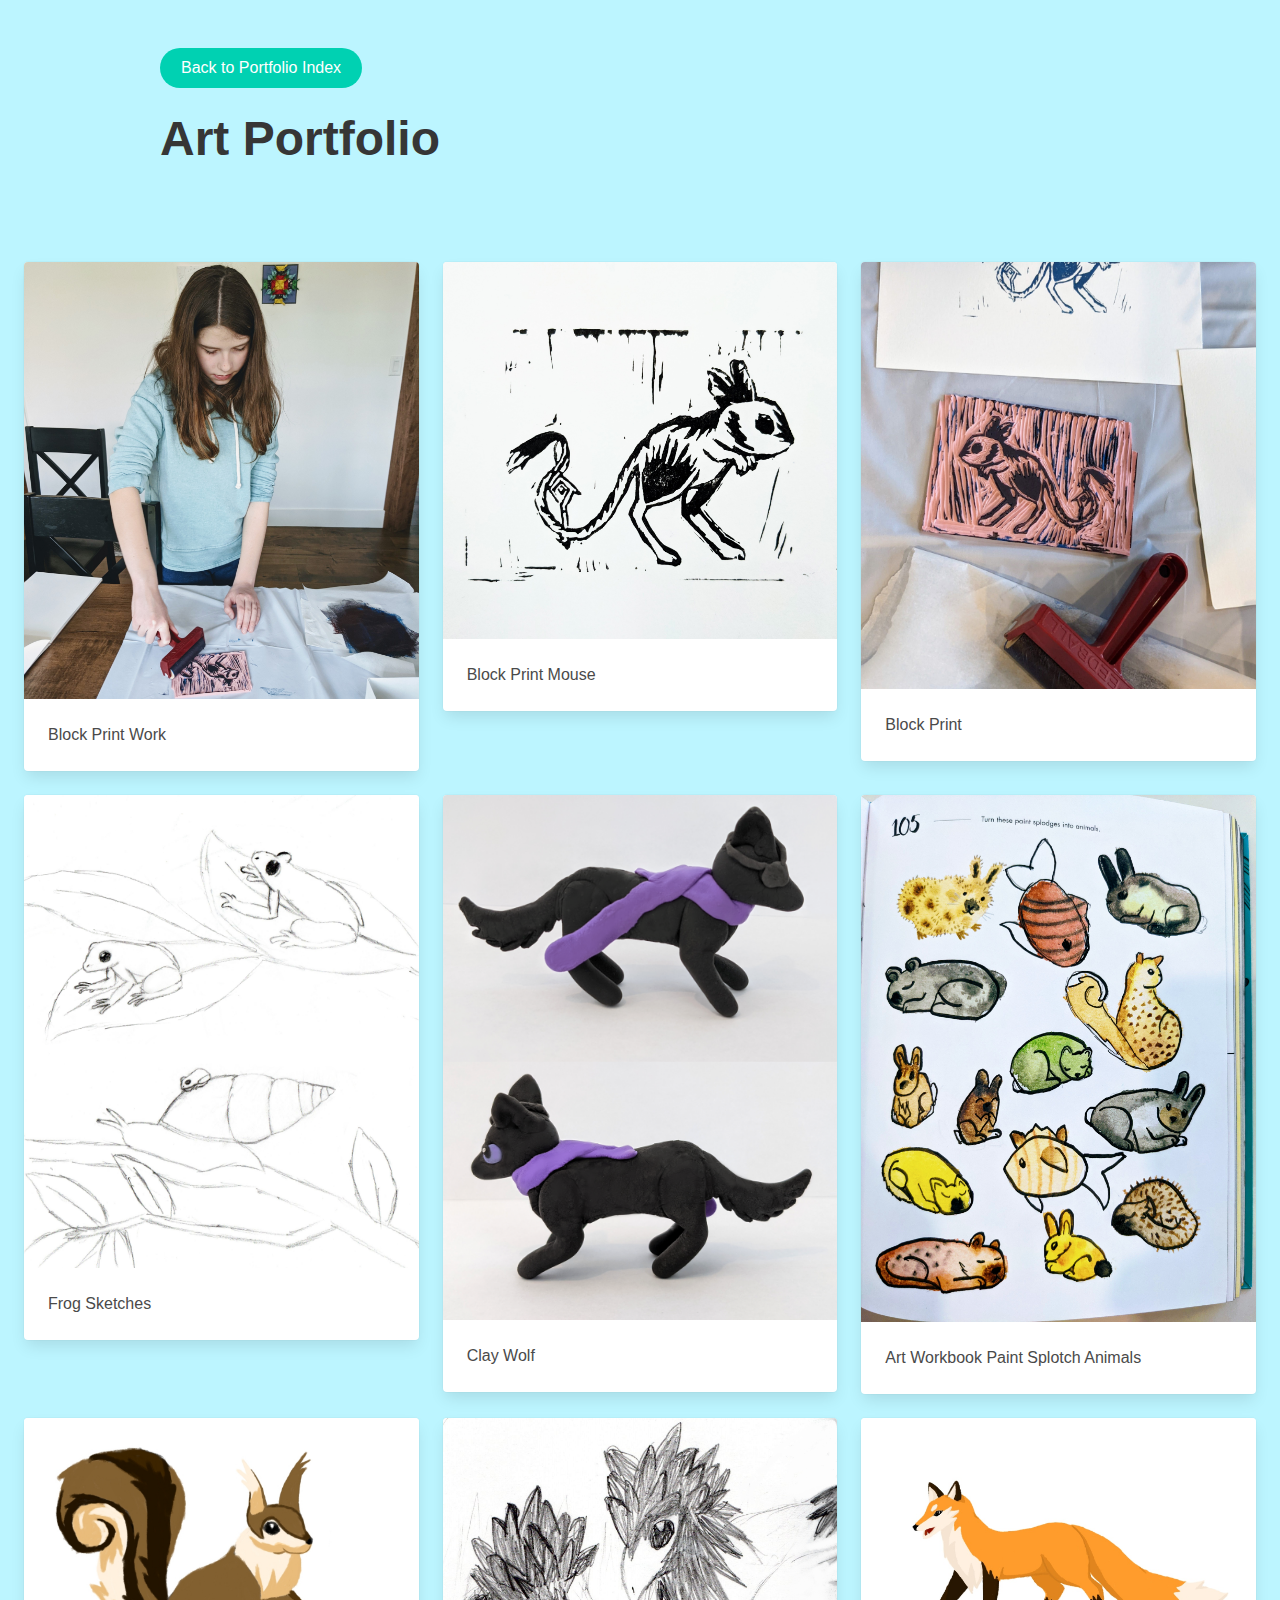
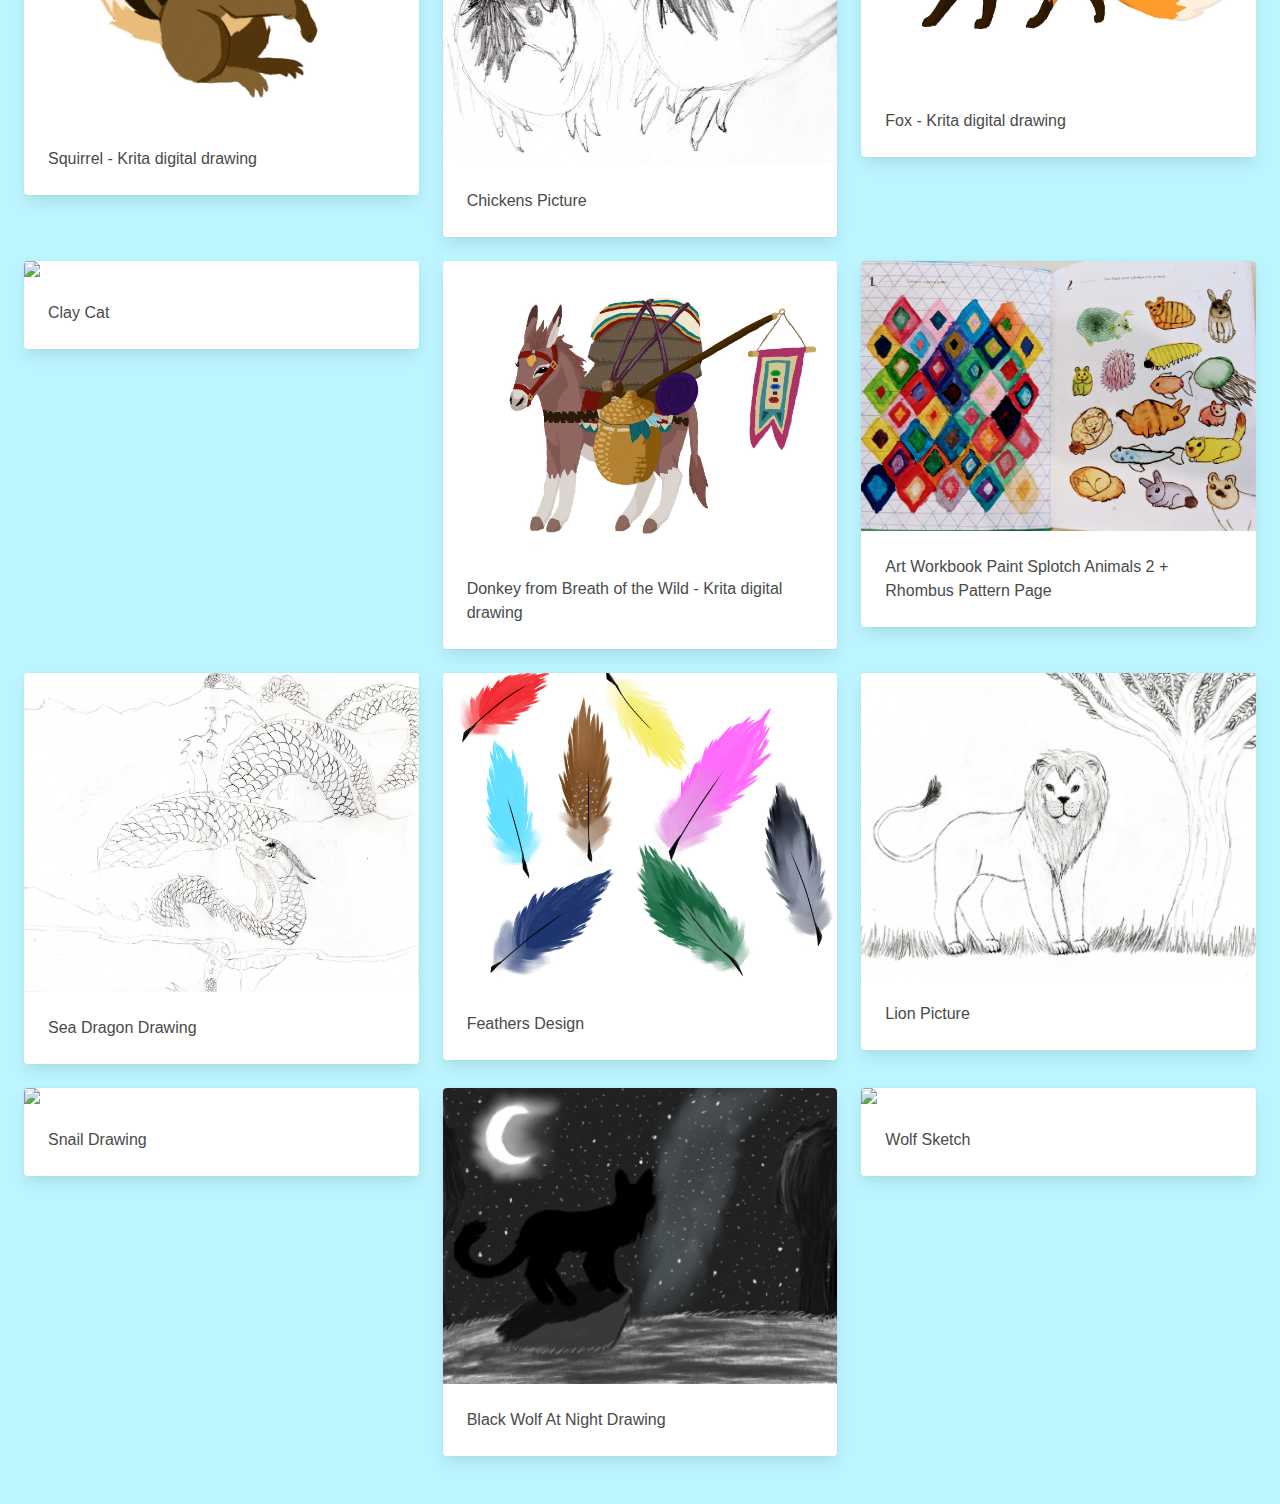
==== commit 783e4964: "updates to portfolio" ====
--- a/art.html
+++ b/art.html
@@ -24,6 +24,156 @@
                 <div class="card">
                     <div class="card-image">
                         <figure class="image">
+                            <img src="images/rollblockprint.jpg">
+                        </figure>
+                    </div>
+                    <div class="card-content">
+                        <div class="content">
+                            Block Print Work
+                        </div>
+                    </div>
+                </div>
+            </div>
+
+            <div class="column is-two-third">
+                <div class="card">
+                    <div class="card-image">
+                        <figure class="image">
+                            <img src="images/AudreyBlockPrint.jpg">
+                        </figure>
+                    </div>
+                    <div class="card-content">
+                        <div class="content">
+                            Block Print Mouse
+                        </div>
+                    </div>
+                </div>
+            </div>
+
+            <div class="column is-one-third">
+                <div class="card">
+                    <div class="card-image">
+                        <figure class="image">
+                            <img src="images/rollblobk.jpg">
+                        </figure>
+                    </div>
+                    <div class="card-content">
+                        <div class="content">
+                            Block Print
+                        </div>
+                    </div>
+                </div>
+            </div>
+
+            <div class="column is-one-third">
+                <div class="card">
+                    <div class="card-image">
+                        <figure class="image">
+                            <img src="images/frogsnail.jpg">
+                        </figure>
+                    </div>
+                    <div class="card-content">
+                         <div class="content">
+                            Frog Sketches
+                        </div>
+                    </div>
+                </div>
+            </div>
+
+            <div class="column is-one-third">
+                <div class="card">
+                    <div class="card-image">
+                        <figure class="image">
+                            <img src="images/AudreyBlackWolf.png">
+                        </figure>
+                    </div>
+                    <div class="card-content">
+                        <div class="content">
+                            Clay Wolf
+                        </div>
+                    </div>
+                </div>
+            </div>
+
+            <div class="column is-one-third">
+                <div class="card">
+                    <div class="card-image">
+                        <figure class="image">
+                            <img src="images/ArtBookAnimals.jpg">
+                        </figure>
+                    </div>
+                    <div class="card-content">
+                        <div class="content">
+                            Art Workbook Paint Splotch Animals
+                        </div>
+                    </div>
+                </div>
+            </div>
+            
+            <div class="column is-one-third">
+                <div class="card">
+                    <div class="card-image">
+                        <figure class="image">
+                            <img src="images/BushyTailedSquirrel.jpg">
+                        </figure>
+                    </div>
+                    <div class="card-content">
+                        <div class="content">
+                            Squirrel - Krita digital drawing
+                        </div>
+                    </div>
+                </div>
+            </div>
+
+            <div class="column is-one-third">
+                <div class="card">
+                    <div class="card-image">
+                        <figure class="image">
+                            <img src="images/Chickomarus1and2.jpg">
+                        </figure>
+                    </div>
+                    <div class="card-content">
+                        <div class="content">
+                            Chickens Picture
+                        </div>
+                    </div>
+                </div>
+            </div>
+
+            <div class="column is-one-third">
+                <div class="card">
+                    <div class="card-image">
+                        <figure class="image">
+                            <img src="images/GrasslandFoxBOTW.jpg">
+                        </figure>
+                    </div>
+                    <div class="card-content">
+                        <div class="content">
+                            Fox - Krita digital drawing
+                        </div>
+                    </div>
+                </div>
+            </div>
+
+            <div class="column is-one-third">
+                <div class="card">
+                    <div class="card-image">
+                        <figure class="image">
+                            <img src="images/AudreyCat.png">
+                        </figure>
+                    </div>
+                    <div class="card-content">
+                        <div class="content">
+                            Clay Cat
+                        </div>
+                    </div>
+                </div>
+            </div>
+
+            <div class="column is-one-third">
+                <div class="card">
+                    <div class="card-image">
+                        <figure class="image">
                             <img src="images/DonkeyBOTW.jpg">
                         </figure>
                     </div>
@@ -39,51 +189,6 @@
                 <div class="card">
                     <div class="card-image">
                         <figure class="image">
-                            <img src="images/BushyTailedSquirrel.jpg">
-                        </figure>
-                    </div>
-                    <div class="card-content">
-                        <div class="content">
-                            Squirell from Breath of the Wild - Krita digital drawing
-                        </div>
-                    </div>
-                </div>
-            </div>
-
-            <div class="column is-one-third">
-                <div class="card">
-                    <div class="card-image">
-                        <figure class="image">
-                            <img src="images/GrasslandFoxBOTW.jpg">
-                        </figure>
-                    </div>
-                    <div class="card-content">
-                        <div class="content">
-                            Fox from Breath of the Wild - Krita digital drawing
-                        </div>
-                    </div>
-                </div>
-            </div>
-
-            <div class="column is-one-third">
-                <div class="card">
-                    <div class="card-image">
-                        <figure class="image">
-                            <img src="images/ArtBookAnimals.jpg">
-                        </figure>
-                    </div>
-                    <div class="card-content">
-                        <div class="content">
-                            Art Workbook Paint Splotch Animals
-                        </div>
-                    </div>
-                </div>
-            </div>
-
-            <div class="column is-one-third">
-                <div class="card">
-                    <div class="card-image">
-                        <figure class="image">
                             <img src="images/ArtBookAnimals2Diamonds.jpg">
                         </figure>
                     </div>
@@ -99,42 +204,72 @@
                 <div class="card">
                     <div class="card-image">
                         <figure class="image">
-                            <img src="images/AudreyBlockPrint.jpg">
-                        </figure>
-                    </div>
-                    <div class="card-content">
-                        <div class="content">
-                            Block Print Mouse
-                        </div>
-                    </div>
-                </div>
-            </div>
-
-            <div class="column is-one-third">
-                <div class="card">
-                    <div class="card-image">
-                        <figure class="image">
-                            <img src="images/AudreyBlackWolf.png">
-                        </figure>
-                    </div>
-                    <div class="card-content">
-                        <div class="content">
-                            Clay Wolf
-                        </div>
-                    </div>
-                </div>
-            </div>
-
-            <div class="column is-one-third">
-                <div class="card">
-                    <div class="card-image">
-                        <figure class="image">
-                            <img src="images/AudreyCat.png">
-                        </figure>
-                    </div>
-                    <div class="card-content">
-                        <div class="content">
-                            Clay Cat
+                            <img src="images/SeaDragon.jpg">
+                        </figure>
+                    </div>
+                    <div class="card-content">
+                        <div class="content">
+                            Sea Dragon Drawing
+                        </div>
+                    </div>
+                </div>
+            </div>
+
+            <div class="column is-one-third">
+                <div class="card">
+                    <div class="card-image">
+                        <figure class="image">
+                            <img src="images/Feathers.jpg">
+                        </figure>
+                    </div>
+                    <div class="card-content">
+                        <div class="content">
+                            Feathers Design
+                        </div>
+                    </div>
+                </div>
+            </div>
+
+            <div class="column is-one-third">
+                <div class="card">
+                    <div class="card-image">
+                        <figure class="image">
+                            <img src="images/lion.jpg">
+                        </figure>
+                    </div>
+                    <div class="card-content">
+                        <div class="content">
+                            Lion Picture
+                        </div>
+                    </div>
+                </div>
+            </div>
+
+            <div class="column is-one-third">
+                <div class="card">
+                    <div class="card-image">
+                        <figure class="image">
+                            <img src="images/Snailo.jpg">
+                        </figure>
+                    </div>
+                    <div class="card-content">
+                        <div class="content">
+                            Snail Drawing
+                        </div>
+                    </div>
+                </div>
+            </div>
+
+            <div class="column is-one-third">
+                <div class="card">
+                    <div class="card-image">
+                        <figure class="image">
+                            <img src="images/Stars.jpg">
+                        </figure>
+                    </div>
+                    <div class="card-content">
+                        <div class="content">
+                            Black Wolf At Night Drawing
                         </div>
                     </div>
                 </div>
@@ -155,6 +290,7 @@
                 </div>
             </div>
 
+            
         </div>
     </div>
     </section>
--- a/static/sass/mystyles.css
+++ b/static/sass/mystyles.css
@@ -163,7 +163,7 @@
 }
 
 .delete::before, .modal-close::before, .delete::after, .modal-close::after {
-  background-color: #ffffff;
+  background-color: white;
   content: "";
   display: block;
   left: 50%;
@@ -344,7 +344,7 @@
 }
 
 html {
-  background-color: #264653;
+  background-color: #bcf5ff;
   font-size: 16px;
   -moz-osx-font-smoothing: grayscale;
   -webkit-font-smoothing: antialiased;
@@ -385,14 +385,14 @@
 }
 
 body {
-  color: #264653;
+  color: #4a4a4a;
   font-size: 1em;
   font-weight: 400;
   line-height: 1.5;
 }
 
 a {
-  color: #2a9d8f;
+  color: #3273dc;
   cursor: pointer;
   text-decoration: none;
 }
@@ -452,7 +452,7 @@
 pre {
   -webkit-overflow-scrolling: touch;
   background-color: whitesmoke;
-  color: #264653;
+  color: #4a4a4a;
   font-size: 0.875em;
   overflow-x: auto;
   padding: 1.25rem 1.5rem;
@@ -509,23 +509,23 @@
   border-radius: 6px;
   -webkit-box-shadow: 0 0.5em 1em -0.125em rgba(10, 10, 10, 0.1), 0 0px 0 1px rgba(10, 10, 10, 0.02);
           box-shadow: 0 0.5em 1em -0.125em rgba(10, 10, 10, 0.1), 0 0px 0 1px rgba(10, 10, 10, 0.02);
-  color: #264653;
+  color: #4a4a4a;
   display: block;
   padding: 1.25rem;
 }
 
 a.box:hover, a.box:focus {
-  -webkit-box-shadow: 0 0.5em 1em -0.125em rgba(10, 10, 10, 0.1), 0 0 0 1px #2a9d8f;
-          box-shadow: 0 0.5em 1em -0.125em rgba(10, 10, 10, 0.1), 0 0 0 1px #2a9d8f;
+  -webkit-box-shadow: 0 0.5em 1em -0.125em rgba(10, 10, 10, 0.1), 0 0 0 1px #3273dc;
+          box-shadow: 0 0.5em 1em -0.125em rgba(10, 10, 10, 0.1), 0 0 0 1px #3273dc;
 }
 
 a.box:active {
-  -webkit-box-shadow: inset 0 1px 2px rgba(10, 10, 10, 0.2), 0 0 0 1px #2a9d8f;
-          box-shadow: inset 0 1px 2px rgba(10, 10, 10, 0.2), 0 0 0 1px #2a9d8f;
+  -webkit-box-shadow: inset 0 1px 2px rgba(10, 10, 10, 0.2), 0 0 0 1px #3273dc;
+          box-shadow: inset 0 1px 2px rgba(10, 10, 10, 0.2), 0 0 0 1px #3273dc;
 }
 
 .button {
-  background-color: #ffffff;
+  background-color: white;
   border-color: #dbdbdb;
   border-width: 1px;
   color: #363636;
@@ -576,19 +576,19 @@
 }
 
 .button:focus:not(:active), .button.is-focused:not(:active) {
-  -webkit-box-shadow: 0 0 0 0.125em rgba(42, 157, 143, 0.25);
-          box-shadow: 0 0 0 0.125em rgba(42, 157, 143, 0.25);
+  -webkit-box-shadow: 0 0 0 0.125em rgba(50, 115, 220, 0.25);
+          box-shadow: 0 0 0 0.125em rgba(50, 115, 220, 0.25);
 }
 
 .button:active, .button.is-active {
-  border-color: #264653;
+  border-color: #4a4a4a;
   color: #363636;
 }
 
 .button.is-text {
   background-color: transparent;
   border-color: transparent;
-  color: #264653;
+  color: #4a4a4a;
   text-decoration: underline;
 }
 
@@ -613,17 +613,17 @@
 .button.is-ghost {
   background: none;
   border-color: transparent;
-  color: #2a9d8f;
+  color: #3273dc;
   text-decoration: none;
 }
 
 .button.is-ghost:hover, .button.is-ghost.is-hovered {
-  color: #2a9d8f;
+  color: #3273dc;
   text-decoration: underline;
 }
 
 .button.is-white {
-  background-color: #ffffff;
+  background-color: white;
   border-color: transparent;
   color: #0a0a0a;
 }
@@ -652,7 +652,7 @@
 
 .button.is-white[disabled],
 fieldset[disabled] .button.is-white {
-  background-color: #ffffff;
+  background-color: white;
   border-color: transparent;
   -webkit-box-shadow: none;
           box-shadow: none;
@@ -660,7 +660,7 @@
 
 .button.is-white.is-inverted {
   background-color: #0a0a0a;
-  color: #ffffff;
+  color: white;
 }
 
 .button.is-white.is-inverted:hover, .button.is-white.is-inverted.is-hovered {
@@ -673,7 +673,7 @@
   border-color: transparent;
   -webkit-box-shadow: none;
           box-shadow: none;
-  color: #ffffff;
+  color: white;
 }
 
 .button.is-white.is-loading::after {
@@ -682,18 +682,18 @@
 
 .button.is-white.is-outlined {
   background-color: transparent;
-  border-color: #ffffff;
-  color: #ffffff;
+  border-color: white;
+  color: white;
 }
 
 .button.is-white.is-outlined:hover, .button.is-white.is-outlined.is-hovered, .button.is-white.is-outlined:focus, .button.is-white.is-outlined.is-focused {
-  background-color: #ffffff;
-  border-color: #ffffff;
+  background-color: white;
+  border-color: white;
   color: #0a0a0a;
 }
 
 .button.is-white.is-outlined.is-loading::after {
-  border-color: transparent transparent #ffffff #ffffff !important;
+  border-color: transparent transparent white white !important;
 }
 
 .button.is-white.is-outlined.is-loading:hover::after, .button.is-white.is-outlined.is-loading.is-hovered::after, .button.is-white.is-outlined.is-loading:focus::after, .button.is-white.is-outlined.is-loading.is-focused::after {
@@ -703,10 +703,10 @@
 .button.is-white.is-outlined[disabled],
 fieldset[disabled] .button.is-white.is-outlined {
   background-color: transparent;
-  border-color: #ffffff;
+  border-color: white;
   -webkit-box-shadow: none;
           box-shadow: none;
-  color: #ffffff;
+  color: white;
 }
 
 .button.is-white.is-inverted.is-outlined {
@@ -717,11 +717,11 @@
 
 .button.is-white.is-inverted.is-outlined:hover, .button.is-white.is-inverted.is-outlined.is-hovered, .button.is-white.is-inverted.is-outlined:focus, .button.is-white.is-inverted.is-outlined.is-focused {
   background-color: #0a0a0a;
-  color: #ffffff;
+  color: white;
 }
 
 .button.is-white.is-inverted.is-outlined.is-loading:hover::after, .button.is-white.is-inverted.is-outlined.is-loading.is-hovered::after, .button.is-white.is-inverted.is-outlined.is-loading:focus::after, .button.is-white.is-inverted.is-outlined.is-loading.is-focused::after {
-  border-color: transparent transparent #ffffff #ffffff !important;
+  border-color: transparent transparent white white !important;
 }
 
 .button.is-white.is-inverted.is-outlined[disabled],
@@ -736,18 +736,18 @@
 .button.is-black {
   background-color: #0a0a0a;
   border-color: transparent;
-  color: #ffffff;
+  color: white;
 }
 
 .button.is-black:hover, .button.is-black.is-hovered {
   background-color: #040404;
   border-color: transparent;
-  color: #ffffff;
+  color: white;
 }
 
 .button.is-black:focus, .button.is-black.is-focused {
   border-color: transparent;
-  color: #ffffff;
+  color: white;
 }
 
 .button.is-black:focus:not(:active), .button.is-black.is-focused:not(:active) {
@@ -758,7 +758,7 @@
 .button.is-black:active, .button.is-black.is-active {
   background-color: black;
   border-color: transparent;
-  color: #ffffff;
+  color: white;
 }
 
 .button.is-black[disabled],
@@ -770,7 +770,7 @@
 }
 
 .button.is-black.is-inverted {
-  background-color: #ffffff;
+  background-color: white;
   color: #0a0a0a;
 }
 
@@ -780,7 +780,7 @@
 
 .button.is-black.is-inverted[disabled],
 fieldset[disabled] .button.is-black.is-inverted {
-  background-color: #ffffff;
+  background-color: white;
   border-color: transparent;
   -webkit-box-shadow: none;
           box-shadow: none;
@@ -788,7 +788,7 @@
 }
 
 .button.is-black.is-loading::after {
-  border-color: transparent transparent #ffffff #ffffff !important;
+  border-color: transparent transparent white white !important;
 }
 
 .button.is-black.is-outlined {
@@ -800,7 +800,7 @@
 .button.is-black.is-outlined:hover, .button.is-black.is-outlined.is-hovered, .button.is-black.is-outlined:focus, .button.is-black.is-outlined.is-focused {
   background-color: #0a0a0a;
   border-color: #0a0a0a;
-  color: #ffffff;
+  color: white;
 }
 
 .button.is-black.is-outlined.is-loading::after {
@@ -808,7 +808,7 @@
 }
 
 .button.is-black.is-outlined.is-loading:hover::after, .button.is-black.is-outlined.is-loading.is-hovered::after, .button.is-black.is-outlined.is-loading:focus::after, .button.is-black.is-outlined.is-loading.is-focused::after {
-  border-color: transparent transparent #ffffff #ffffff !important;
+  border-color: transparent transparent white white !important;
 }
 
 .button.is-black.is-outlined[disabled],
@@ -822,12 +822,12 @@
 
 .button.is-black.is-inverted.is-outlined {
   background-color: transparent;
-  border-color: #ffffff;
-  color: #ffffff;
+  border-color: white;
+  color: white;
 }
 
 .button.is-black.is-inverted.is-outlined:hover, .button.is-black.is-inverted.is-outlined.is-hovered, .button.is-black.is-inverted.is-outlined:focus, .button.is-black.is-inverted.is-outlined.is-focused {
-  background-color: #ffffff;
+  background-color: white;
   color: #0a0a0a;
 }
 
@@ -838,10 +838,10 @@
 .button.is-black.is-inverted.is-outlined[disabled],
 fieldset[disabled] .button.is-black.is-inverted.is-outlined {
   background-color: transparent;
-  border-color: #ffffff;
+  border-color: white;
   -webkit-box-shadow: none;
           box-shadow: none;
-  color: #ffffff;
+  color: white;
 }
 
 .button.is-light {
@@ -1067,141 +1067,141 @@
 }
 
 .button.is-primary {
-  background-color: #ffffff;
+  background-color: #00d1b2;
   border-color: transparent;
-  color: rgba(0, 0, 0, 0.7);
+  color: #fff;
 }
 
 .button.is-primary:hover, .button.is-primary.is-hovered {
-  background-color: #f9f9f9;
+  background-color: #00c4a7;
   border-color: transparent;
-  color: rgba(0, 0, 0, 0.7);
+  color: #fff;
 }
 
 .button.is-primary:focus, .button.is-primary.is-focused {
   border-color: transparent;
-  color: rgba(0, 0, 0, 0.7);
+  color: #fff;
 }
 
 .button.is-primary:focus:not(:active), .button.is-primary.is-focused:not(:active) {
-  -webkit-box-shadow: 0 0 0 0.125em rgba(255, 255, 255, 0.25);
-          box-shadow: 0 0 0 0.125em rgba(255, 255, 255, 0.25);
+  -webkit-box-shadow: 0 0 0 0.125em rgba(0, 209, 178, 0.25);
+          box-shadow: 0 0 0 0.125em rgba(0, 209, 178, 0.25);
 }
 
 .button.is-primary:active, .button.is-primary.is-active {
-  background-color: #f2f2f2;
+  background-color: #00b89c;
   border-color: transparent;
-  color: rgba(0, 0, 0, 0.7);
+  color: #fff;
 }
 
 .button.is-primary[disabled],
 fieldset[disabled] .button.is-primary {
-  background-color: #ffffff;
+  background-color: #00d1b2;
   border-color: transparent;
   -webkit-box-shadow: none;
           box-shadow: none;
 }
 
 .button.is-primary.is-inverted {
-  background-color: rgba(0, 0, 0, 0.7);
-  color: #ffffff;
+  background-color: #fff;
+  color: #00d1b2;
 }
 
 .button.is-primary.is-inverted:hover, .button.is-primary.is-inverted.is-hovered {
-  background-color: rgba(0, 0, 0, 0.7);
+  background-color: #f2f2f2;
 }
 
 .button.is-primary.is-inverted[disabled],
 fieldset[disabled] .button.is-primary.is-inverted {
-  background-color: rgba(0, 0, 0, 0.7);
+  background-color: #fff;
   border-color: transparent;
   -webkit-box-shadow: none;
           box-shadow: none;
-  color: #ffffff;
+  color: #00d1b2;
 }
 
 .button.is-primary.is-loading::after {
-  border-color: transparent transparent rgba(0, 0, 0, 0.7) rgba(0, 0, 0, 0.7) !important;
+  border-color: transparent transparent #fff #fff !important;
 }
 
 .button.is-primary.is-outlined {
   background-color: transparent;
-  border-color: #ffffff;
-  color: #ffffff;
+  border-color: #00d1b2;
+  color: #00d1b2;
 }
 
 .button.is-primary.is-outlined:hover, .button.is-primary.is-outlined.is-hovered, .button.is-primary.is-outlined:focus, .button.is-primary.is-outlined.is-focused {
-  background-color: #ffffff;
-  border-color: #ffffff;
-  color: rgba(0, 0, 0, 0.7);
+  background-color: #00d1b2;
+  border-color: #00d1b2;
+  color: #fff;
 }
 
 .button.is-primary.is-outlined.is-loading::after {
-  border-color: transparent transparent #ffffff #ffffff !important;
+  border-color: transparent transparent #00d1b2 #00d1b2 !important;
 }
 
 .button.is-primary.is-outlined.is-loading:hover::after, .button.is-primary.is-outlined.is-loading.is-hovered::after, .button.is-primary.is-outlined.is-loading:focus::after, .button.is-primary.is-outlined.is-loading.is-focused::after {
-  border-color: transparent transparent rgba(0, 0, 0, 0.7) rgba(0, 0, 0, 0.7) !important;
+  border-color: transparent transparent #fff #fff !important;
 }
 
 .button.is-primary.is-outlined[disabled],
 fieldset[disabled] .button.is-primary.is-outlined {
   background-color: transparent;
-  border-color: #ffffff;
+  border-color: #00d1b2;
   -webkit-box-shadow: none;
           box-shadow: none;
-  color: #ffffff;
+  color: #00d1b2;
 }
 
 .button.is-primary.is-inverted.is-outlined {
   background-color: transparent;
-  border-color: rgba(0, 0, 0, 0.7);
-  color: rgba(0, 0, 0, 0.7);
+  border-color: #fff;
+  color: #fff;
 }
 
 .button.is-primary.is-inverted.is-outlined:hover, .button.is-primary.is-inverted.is-outlined.is-hovered, .button.is-primary.is-inverted.is-outlined:focus, .button.is-primary.is-inverted.is-outlined.is-focused {
-  background-color: rgba(0, 0, 0, 0.7);
-  color: #ffffff;
+  background-color: #fff;
+  color: #00d1b2;
 }
 
 .button.is-primary.is-inverted.is-outlined.is-loading:hover::after, .button.is-primary.is-inverted.is-outlined.is-loading.is-hovered::after, .button.is-primary.is-inverted.is-outlined.is-loading:focus::after, .button.is-primary.is-inverted.is-outlined.is-loading.is-focused::after {
-  border-color: transparent transparent #ffffff #ffffff !important;
+  border-color: transparent transparent #00d1b2 #00d1b2 !important;
 }
 
 .button.is-primary.is-inverted.is-outlined[disabled],
 fieldset[disabled] .button.is-primary.is-inverted.is-outlined {
   background-color: transparent;
-  border-color: rgba(0, 0, 0, 0.7);
+  border-color: #fff;
   -webkit-box-shadow: none;
           box-shadow: none;
-  color: rgba(0, 0, 0, 0.7);
+  color: #fff;
 }
 
 .button.is-primary.is-light {
-  background-color: white;
-  color: #4a4a4a;
+  background-color: #ebfffc;
+  color: #00947e;
 }
 
 .button.is-primary.is-light:hover, .button.is-primary.is-light.is-hovered {
-  background-color: #f9f9f9;
+  background-color: #defffa;
   border-color: transparent;
-  color: #4a4a4a;
+  color: #00947e;
 }
 
 .button.is-primary.is-light:active, .button.is-primary.is-light.is-active {
-  background-color: #f2f2f2;
+  background-color: #d1fff8;
   border-color: transparent;
-  color: #4a4a4a;
+  color: #00947e;
 }
 
 .button.is-link {
-  background-color: #2a9d8f;
+  background-color: #3273dc;
   border-color: transparent;
   color: #fff;
 }
 
 .button.is-link:hover, .button.is-link.is-hovered {
-  background-color: #279386;
+  background-color: #276cda;
   border-color: transparent;
   color: #fff;
 }
@@ -1212,19 +1212,19 @@
 }
 
 .button.is-link:focus:not(:active), .button.is-link.is-focused:not(:active) {
-  -webkit-box-shadow: 0 0 0 0.125em rgba(42, 157, 143, 0.25);
-          box-shadow: 0 0 0 0.125em rgba(42, 157, 143, 0.25);
+  -webkit-box-shadow: 0 0 0 0.125em rgba(50, 115, 220, 0.25);
+          box-shadow: 0 0 0 0.125em rgba(50, 115, 220, 0.25);
 }
 
 .button.is-link:active, .button.is-link.is-active {
-  background-color: #25897d;
+  background-color: #2366d1;
   border-color: transparent;
   color: #fff;
 }
 
 .button.is-link[disabled],
 fieldset[disabled] .button.is-link {
-  background-color: #2a9d8f;
+  background-color: #3273dc;
   border-color: transparent;
   -webkit-box-shadow: none;
           box-shadow: none;
@@ -1232,7 +1232,7 @@
 
 .button.is-link.is-inverted {
   background-color: #fff;
-  color: #2a9d8f;
+  color: #3273dc;
 }
 
 .button.is-link.is-inverted:hover, .button.is-link.is-inverted.is-hovered {
@@ -1245,7 +1245,7 @@
   border-color: transparent;
   -webkit-box-shadow: none;
           box-shadow: none;
-  color: #2a9d8f;
+  color: #3273dc;
 }
 
 .button.is-link.is-loading::after {
@@ -1254,18 +1254,18 @@
 
 .button.is-link.is-outlined {
   background-color: transparent;
-  border-color: #2a9d8f;
-  color: #2a9d8f;
+  border-color: #3273dc;
+  color: #3273dc;
 }
 
 .button.is-link.is-outlined:hover, .button.is-link.is-outlined.is-hovered, .button.is-link.is-outlined:focus, .button.is-link.is-outlined.is-focused {
-  background-color: #2a9d8f;
-  border-color: #2a9d8f;
+  background-color: #3273dc;
+  border-color: #3273dc;
   color: #fff;
 }
 
 .button.is-link.is-outlined.is-loading::after {
-  border-color: transparent transparent #2a9d8f #2a9d8f !important;
+  border-color: transparent transparent #3273dc #3273dc !important;
 }
 
 .button.is-link.is-outlined.is-loading:hover::after, .button.is-link.is-outlined.is-loading.is-hovered::after, .button.is-link.is-outlined.is-loading:focus::after, .button.is-link.is-outlined.is-loading.is-focused::after {
@@ -1275,10 +1275,10 @@
 .button.is-link.is-outlined[disabled],
 fieldset[disabled] .button.is-link.is-outlined {
   background-color: transparent;
-  border-color: #2a9d8f;
+  border-color: #3273dc;
   -webkit-box-shadow: none;
           box-shadow: none;
-  color: #2a9d8f;
+  color: #3273dc;
 }
 
 .button.is-link.is-inverted.is-outlined {
@@ -1289,11 +1289,11 @@
 
 .button.is-link.is-inverted.is-outlined:hover, .button.is-link.is-inverted.is-outlined.is-hovered, .button.is-link.is-inverted.is-outlined:focus, .button.is-link.is-inverted.is-outlined.is-focused {
   background-color: #fff;
-  color: #2a9d8f;
+  color: #3273dc;
 }
 
 .button.is-link.is-inverted.is-outlined.is-loading:hover::after, .button.is-link.is-inverted.is-outlined.is-loading.is-hovered::after, .button.is-link.is-inverted.is-outlined.is-loading:focus::after, .button.is-link.is-inverted.is-outlined.is-loading.is-focused::after {
-  border-color: transparent transparent #2a9d8f #2a9d8f !important;
+  border-color: transparent transparent #3273dc #3273dc !important;
 }
 
 .button.is-link.is-inverted.is-outlined[disabled],
@@ -1306,20 +1306,20 @@
 }
 
 .button.is-link.is-light {
-  background-color: #effbf9;
-  color: #2ba193;
+  background-color: #eef3fc;
+  color: #2160c4;
 }
 
 .button.is-link.is-light:hover, .button.is-link.is-light.is-hovered {
-  background-color: #e5f8f6;
+  background-color: #e3ecfa;
   border-color: transparent;
-  color: #2ba193;
+  color: #2160c4;
 }
 
 .button.is-link.is-light:active, .button.is-link.is-light.is-active {
-  background-color: #dbf5f2;
+  background-color: #d8e4f8;
   border-color: transparent;
-  color: #2ba193;
+  color: #2160c4;
 }
 
 .button.is-info {
@@ -1856,7 +1856,7 @@
 
 .button[disabled],
 fieldset[disabled] .button {
-  background-color: #ffffff;
+  background-color: white;
   border-color: #dbdbdb;
   -webkit-box-shadow: none;
           box-shadow: none;
@@ -2446,7 +2446,7 @@
 
 .notification code,
 .notification pre {
-  background: #ffffff;
+  background: white;
 }
 
 .notification pre code {
@@ -2466,13 +2466,13 @@
 }
 
 .notification.is-white {
-  background-color: #ffffff;
+  background-color: white;
   color: #0a0a0a;
 }
 
 .notification.is-black {
   background-color: #0a0a0a;
-  color: #ffffff;
+  color: white;
 }
 
 .notification.is-light {
@@ -2486,23 +2486,23 @@
 }
 
 .notification.is-primary {
-  background-color: #ffffff;
-  color: rgba(0, 0, 0, 0.7);
+  background-color: #00d1b2;
+  color: #fff;
 }
 
 .notification.is-primary.is-light {
-  background-color: white;
-  color: #4a4a4a;
+  background-color: #ebfffc;
+  color: #00947e;
 }
 
 .notification.is-link {
-  background-color: #2a9d8f;
+  background-color: #3273dc;
   color: #fff;
 }
 
 .notification.is-link.is-light {
-  background-color: #effbf9;
-  color: #2ba193;
+  background-color: #eef3fc;
+  color: #2160c4;
 }
 
 .notification.is-info {
@@ -2562,33 +2562,33 @@
 }
 
 .progress::-webkit-progress-value {
-  background-color: #264653;
+  background-color: #4a4a4a;
 }
 
 .progress::-moz-progress-bar {
-  background-color: #264653;
+  background-color: #4a4a4a;
 }
 
 .progress::-ms-fill {
-  background-color: #264653;
+  background-color: #4a4a4a;
   border: none;
 }
 
 .progress.is-white::-webkit-progress-value {
-  background-color: #ffffff;
+  background-color: white;
 }
 
 .progress.is-white::-moz-progress-bar {
-  background-color: #ffffff;
+  background-color: white;
 }
 
 .progress.is-white::-ms-fill {
-  background-color: #ffffff;
+  background-color: white;
 }
 
 .progress.is-white:indeterminate {
-  background-image: -webkit-gradient(linear, left top, right top, color-stop(30%, #ffffff), color-stop(30%, #ededed));
-  background-image: linear-gradient(to right, #ffffff 30%, #ededed 30%);
+  background-image: -webkit-gradient(linear, left top, right top, color-stop(30%, white), color-stop(30%, #ededed));
+  background-image: linear-gradient(to right, white 30%, #ededed 30%);
 }
 
 .progress.is-black::-webkit-progress-value {
@@ -2643,37 +2643,37 @@
 }
 
 .progress.is-primary::-webkit-progress-value {
-  background-color: #ffffff;
+  background-color: #00d1b2;
 }
 
 .progress.is-primary::-moz-progress-bar {
-  background-color: #ffffff;
+  background-color: #00d1b2;
 }
 
 .progress.is-primary::-ms-fill {
-  background-color: #ffffff;
+  background-color: #00d1b2;
 }
 
 .progress.is-primary:indeterminate {
-  background-image: -webkit-gradient(linear, left top, right top, color-stop(30%, #ffffff), color-stop(30%, #ededed));
-  background-image: linear-gradient(to right, #ffffff 30%, #ededed 30%);
+  background-image: -webkit-gradient(linear, left top, right top, color-stop(30%, #00d1b2), color-stop(30%, #ededed));
+  background-image: linear-gradient(to right, #00d1b2 30%, #ededed 30%);
 }
 
 .progress.is-link::-webkit-progress-value {
-  background-color: #2a9d8f;
+  background-color: #3273dc;
 }
 
 .progress.is-link::-moz-progress-bar {
-  background-color: #2a9d8f;
+  background-color: #3273dc;
 }
 
 .progress.is-link::-ms-fill {
-  background-color: #2a9d8f;
+  background-color: #3273dc;
 }
 
 .progress.is-link:indeterminate {
-  background-image: -webkit-gradient(linear, left top, right top, color-stop(30%, #2a9d8f), color-stop(30%, #ededed));
-  background-image: linear-gradient(to right, #2a9d8f 30%, #ededed 30%);
+  background-image: -webkit-gradient(linear, left top, right top, color-stop(30%, #3273dc), color-stop(30%, #ededed));
+  background-image: linear-gradient(to right, #3273dc 30%, #ededed 30%);
 }
 
 .progress.is-info::-webkit-progress-value {
@@ -2754,8 +2754,8 @@
   -webkit-animation-timing-function: linear;
           animation-timing-function: linear;
   background-color: #ededed;
-  background-image: -webkit-gradient(linear, left top, right top, color-stop(30%, #264653), color-stop(30%, #ededed));
-  background-image: linear-gradient(to right, #264653 30%, #ededed 30%);
+  background-image: -webkit-gradient(linear, left top, right top, color-stop(30%, #4a4a4a), color-stop(30%, #ededed));
+  background-image: linear-gradient(to right, #4a4a4a 30%, #ededed 30%);
   background-position: top left;
   background-repeat: no-repeat;
   background-size: 150% 150%;
@@ -2804,7 +2804,7 @@
 }
 
 .table {
-  background-color: #ffffff;
+  background-color: white;
   color: #363636;
 }
 
@@ -2818,8 +2818,8 @@
 
 .table td.is-white,
 .table th.is-white {
-  background-color: #ffffff;
-  border-color: #ffffff;
+  background-color: white;
+  border-color: white;
   color: #0a0a0a;
 }
 
@@ -2827,7 +2827,7 @@
 .table th.is-black {
   background-color: #0a0a0a;
   border-color: #0a0a0a;
-  color: #ffffff;
+  color: white;
 }
 
 .table td.is-light,
@@ -2846,15 +2846,15 @@
 
 .table td.is-primary,
 .table th.is-primary {
-  background-color: #ffffff;
-  border-color: #ffffff;
-  color: rgba(0, 0, 0, 0.7);
+  background-color: #00d1b2;
+  border-color: #00d1b2;
+  color: #fff;
 }
 
 .table td.is-link,
 .table th.is-link {
-  background-color: #2a9d8f;
-  border-color: #2a9d8f;
+  background-color: #3273dc;
+  border-color: #3273dc;
   color: #fff;
 }
 
@@ -2894,8 +2894,8 @@
 
 .table td.is-selected,
 .table th.is-selected {
-  background-color: #ffffff;
-  color: rgba(0, 0, 0, 0.7);
+  background-color: #00d1b2;
+  color: #fff;
 }
 
 .table td.is-selected a,
@@ -2919,8 +2919,8 @@
 }
 
 .table tr.is-selected {
-  background-color: #ffffff;
-  color: rgba(0, 0, 0, 0.7);
+  background-color: #00d1b2;
+  color: #fff;
 }
 
 .table tr.is-selected a,
@@ -2930,7 +2930,7 @@
 
 .table tr.is-selected td,
 .table tr.is-selected th {
-  border-color: rgba(0, 0, 0, 0.7);
+  border-color: #fff;
   color: currentColor;
 }
 
@@ -3089,7 +3089,7 @@
           align-items: center;
   background-color: whitesmoke;
   border-radius: 4px;
-  color: #264653;
+  color: #4a4a4a;
   display: -webkit-inline-box;
   display: -ms-inline-flexbox;
   display: inline-flex;
@@ -3110,13 +3110,13 @@
 }
 
 .tag:not(body).is-white {
-  background-color: #ffffff;
+  background-color: white;
   color: #0a0a0a;
 }
 
 .tag:not(body).is-black {
   background-color: #0a0a0a;
-  color: #ffffff;
+  color: white;
 }
 
 .tag:not(body).is-light {
@@ -3130,23 +3130,23 @@
 }
 
 .tag:not(body).is-primary {
-  background-color: #ffffff;
-  color: rgba(0, 0, 0, 0.7);
+  background-color: #00d1b2;
+  color: #fff;
 }
 
 .tag:not(body).is-primary.is-light {
-  background-color: white;
-  color: #4a4a4a;
+  background-color: #ebfffc;
+  color: #00947e;
 }
 
 .tag:not(body).is-link {
-  background-color: #2a9d8f;
+  background-color: #3273dc;
   color: #fff;
 }
 
 .tag:not(body).is-link.is-light {
-  background-color: #effbf9;
-  color: #2ba193;
+  background-color: #eef3fc;
+  color: #2160c4;
 }
 
 .tag:not(body).is-info {
@@ -3290,7 +3290,7 @@
 }
 
 .title {
-  color: #e76f51;
+  color: #363636;
   font-size: 2rem;
   font-weight: 600;
   line-height: 1.125;
@@ -3338,7 +3338,7 @@
 }
 
 .subtitle {
-  color: #f4a261;
+  color: #4a4a4a;
   font-size: 1.25rem;
   font-weight: 400;
   line-height: 1.25;
@@ -3424,7 +3424,7 @@
 
 /* Bulma Form */
 .input, .textarea, .select select {
-  background-color: #ffffff;
+  background-color: white;
   border-color: #dbdbdb;
   border-radius: 4px;
   color: #363636;
@@ -3451,9 +3451,9 @@
 }
 
 .input:focus, .textarea:focus, .select select:focus, .is-focused.input, .is-focused.textarea, .select select.is-focused, .input:active, .textarea:active, .select select:active, .is-active.input, .is-active.textarea, .select select.is-active {
-  border-color: #2a9d8f;
-  -webkit-box-shadow: 0 0 0 0.125em rgba(42, 157, 143, 0.25);
-          box-shadow: 0 0 0 0.125em rgba(42, 157, 143, 0.25);
+  border-color: #3273dc;
+  -webkit-box-shadow: 0 0 0 0.125em rgba(50, 115, 220, 0.25);
+          box-shadow: 0 0 0 0.125em rgba(50, 115, 220, 0.25);
 }
 
 .input[disabled], .textarea[disabled], .select select[disabled],
@@ -3513,7 +3513,7 @@
 }
 
 .is-white.input, .is-white.textarea {
-  border-color: #ffffff;
+  border-color: white;
 }
 
 .is-white.input:focus, .is-white.textarea:focus, .is-white.is-focused.input, .is-white.is-focused.textarea, .is-white.input:active, .is-white.textarea:active, .is-white.is-active.input, .is-white.is-active.textarea {
@@ -3549,21 +3549,21 @@
 }
 
 .is-primary.input, .is-primary.textarea {
-  border-color: #ffffff;
+  border-color: #00d1b2;
 }
 
 .is-primary.input:focus, .is-primary.textarea:focus, .is-primary.is-focused.input, .is-primary.is-focused.textarea, .is-primary.input:active, .is-primary.textarea:active, .is-primary.is-active.input, .is-primary.is-active.textarea {
-  -webkit-box-shadow: 0 0 0 0.125em rgba(255, 255, 255, 0.25);
-          box-shadow: 0 0 0 0.125em rgba(255, 255, 255, 0.25);
+  -webkit-box-shadow: 0 0 0 0.125em rgba(0, 209, 178, 0.25);
+          box-shadow: 0 0 0 0.125em rgba(0, 209, 178, 0.25);
 }
 
 .is-link.input, .is-link.textarea {
-  border-color: #2a9d8f;
+  border-color: #3273dc;
 }
 
 .is-link.input:focus, .is-link.textarea:focus, .is-link.is-focused.input, .is-link.is-focused.textarea, .is-link.input:active, .is-link.textarea:active, .is-link.is-active.input, .is-link.is-active.textarea {
-  -webkit-box-shadow: 0 0 0 0.125em rgba(42, 157, 143, 0.25);
-          box-shadow: 0 0 0 0.125em rgba(42, 157, 143, 0.25);
+  -webkit-box-shadow: 0 0 0 0.125em rgba(50, 115, 220, 0.25);
+          box-shadow: 0 0 0 0.125em rgba(50, 115, 220, 0.25);
 }
 
 .is-info.input, .is-info.textarea {
@@ -3701,7 +3701,7 @@
 }
 
 .select:not(.is-multiple):not(.is-loading)::after {
-  border-color: #2a9d8f;
+  border-color: #3273dc;
   right: 1.125em;
   z-index: 4;
 }
@@ -3746,11 +3746,11 @@
 }
 
 .select.is-white:not(:hover)::after {
-  border-color: #ffffff;
+  border-color: white;
 }
 
 .select.is-white select {
-  border-color: #ffffff;
+  border-color: white;
 }
 
 .select.is-white select:hover, .select.is-white select.is-hovered {
@@ -3814,37 +3814,37 @@
 }
 
 .select.is-primary:not(:hover)::after {
-  border-color: #ffffff;
+  border-color: #00d1b2;
 }
 
 .select.is-primary select {
-  border-color: #ffffff;
+  border-color: #00d1b2;
 }
 
 .select.is-primary select:hover, .select.is-primary select.is-hovered {
-  border-color: #f2f2f2;
+  border-color: #00b89c;
 }
 
 .select.is-primary select:focus, .select.is-primary select.is-focused, .select.is-primary select:active, .select.is-primary select.is-active {
-  -webkit-box-shadow: 0 0 0 0.125em rgba(255, 255, 255, 0.25);
-          box-shadow: 0 0 0 0.125em rgba(255, 255, 255, 0.25);
+  -webkit-box-shadow: 0 0 0 0.125em rgba(0, 209, 178, 0.25);
+          box-shadow: 0 0 0 0.125em rgba(0, 209, 178, 0.25);
 }
 
 .select.is-link:not(:hover)::after {
-  border-color: #2a9d8f;
+  border-color: #3273dc;
 }
 
 .select.is-link select {
-  border-color: #2a9d8f;
+  border-color: #3273dc;
 }
 
 .select.is-link select:hover, .select.is-link select.is-hovered {
-  border-color: #25897d;
+  border-color: #2366d1;
 }
 
 .select.is-link select:focus, .select.is-link select.is-focused, .select.is-link select:active, .select.is-link select.is-active {
-  -webkit-box-shadow: 0 0 0 0.125em rgba(42, 157, 143, 0.25);
-          box-shadow: 0 0 0 0.125em rgba(42, 157, 143, 0.25);
+  -webkit-box-shadow: 0 0 0 0.125em rgba(50, 115, 220, 0.25);
+          box-shadow: 0 0 0 0.125em rgba(50, 115, 220, 0.25);
 }
 
 .select.is-info:not(:hover)::after {
@@ -3975,7 +3975,7 @@
 }
 
 .file.is-white .file-cta {
-  background-color: #ffffff;
+  background-color: white;
   border-color: transparent;
   color: #0a0a0a;
 }
@@ -4002,26 +4002,26 @@
 .file.is-black .file-cta {
   background-color: #0a0a0a;
   border-color: transparent;
-  color: #ffffff;
+  color: white;
 }
 
 .file.is-black:hover .file-cta, .file.is-black.is-hovered .file-cta {
   background-color: #040404;
   border-color: transparent;
-  color: #ffffff;
+  color: white;
 }
 
 .file.is-black:focus .file-cta, .file.is-black.is-focused .file-cta {
   border-color: transparent;
   -webkit-box-shadow: 0 0 0.5em rgba(10, 10, 10, 0.25);
           box-shadow: 0 0 0.5em rgba(10, 10, 10, 0.25);
-  color: #ffffff;
+  color: white;
 }
 
 .file.is-black:active .file-cta, .file.is-black.is-active .file-cta {
   background-color: black;
   border-color: transparent;
-  color: #ffffff;
+  color: white;
 }
 
 .file.is-light .file-cta {
@@ -4075,51 +4075,51 @@
 }
 
 .file.is-primary .file-cta {
-  background-color: #ffffff;
+  background-color: #00d1b2;
   border-color: transparent;
-  color: rgba(0, 0, 0, 0.7);
+  color: #fff;
 }
 
 .file.is-primary:hover .file-cta, .file.is-primary.is-hovered .file-cta {
-  background-color: #f9f9f9;
+  background-color: #00c4a7;
   border-color: transparent;
-  color: rgba(0, 0, 0, 0.7);
+  color: #fff;
 }
 
 .file.is-primary:focus .file-cta, .file.is-primary.is-focused .file-cta {
   border-color: transparent;
-  -webkit-box-shadow: 0 0 0.5em rgba(255, 255, 255, 0.25);
-          box-shadow: 0 0 0.5em rgba(255, 255, 255, 0.25);
-  color: rgba(0, 0, 0, 0.7);
+  -webkit-box-shadow: 0 0 0.5em rgba(0, 209, 178, 0.25);
+          box-shadow: 0 0 0.5em rgba(0, 209, 178, 0.25);
+  color: #fff;
 }
 
 .file.is-primary:active .file-cta, .file.is-primary.is-active .file-cta {
-  background-color: #f2f2f2;
+  background-color: #00b89c;
   border-color: transparent;
-  color: rgba(0, 0, 0, 0.7);
+  color: #fff;
 }
 
 .file.is-link .file-cta {
-  background-color: #2a9d8f;
+  background-color: #3273dc;
   border-color: transparent;
   color: #fff;
 }
 
 .file.is-link:hover .file-cta, .file.is-link.is-hovered .file-cta {
-  background-color: #279386;
+  background-color: #276cda;
   border-color: transparent;
   color: #fff;
 }
 
 .file.is-link:focus .file-cta, .file.is-link.is-focused .file-cta {
   border-color: transparent;
-  -webkit-box-shadow: 0 0 0.5em rgba(42, 157, 143, 0.25);
-          box-shadow: 0 0 0.5em rgba(42, 157, 143, 0.25);
+  -webkit-box-shadow: 0 0 0.5em rgba(50, 115, 220, 0.25);
+          box-shadow: 0 0 0.5em rgba(50, 115, 220, 0.25);
   color: #fff;
 }
 
 .file.is-link:active .file-cta, .file.is-link.is-active .file-cta {
-  background-color: #25897d;
+  background-color: #2366d1;
   border-color: transparent;
   color: #fff;
 }
@@ -4402,7 +4402,7 @@
 
 .file-cta {
   background-color: whitesmoke;
-  color: #264653;
+  color: #4a4a4a;
 }
 
 .file-name {
@@ -4465,7 +4465,7 @@
 }
 
 .help.is-white {
-  color: #ffffff;
+  color: white;
 }
 
 .help.is-black {
@@ -4481,11 +4481,11 @@
 }
 
 .help.is-primary {
-  color: #ffffff;
+  color: #00d1b2;
 }
 
 .help.is-link {
-  color: #2a9d8f;
+  color: #3273dc;
 }
 
 .help.is-info {
@@ -4750,7 +4750,7 @@
 .control.has-icons-left .input:focus ~ .icon,
 .control.has-icons-left .select:focus ~ .icon, .control.has-icons-right .input:focus ~ .icon,
 .control.has-icons-right .select:focus ~ .icon {
-  color: #264653;
+  color: #4a4a4a;
 }
 
 .control.has-icons-left .input.is-small ~ .icon,
@@ -4828,7 +4828,7 @@
   -webkit-box-align: center;
       -ms-flex-align: center;
           align-items: center;
-  color: #2a9d8f;
+  color: #3273dc;
   display: -webkit-box;
   display: -ms-flexbox;
   display: flex;
@@ -4932,11 +4932,11 @@
 }
 
 .card {
-  background-color: #ffffff;
+  background-color: white;
   border-radius: 0.25rem;
   -webkit-box-shadow: 0 0.5em 1em -0.125em rgba(10, 10, 10, 0.1), 0 0px 0 1px rgba(10, 10, 10, 0.02);
           box-shadow: 0 0.5em 1em -0.125em rgba(10, 10, 10, 0.1), 0 0px 0 1px rgba(10, 10, 10, 0.02);
-  color: #264653;
+  color: #4a4a4a;
   max-width: 100%;
   position: relative;
 }
@@ -5092,7 +5092,7 @@
 }
 
 .dropdown-content {
-  background-color: #ffffff;
+  background-color: white;
   border-radius: 4px;
   -webkit-box-shadow: 0 0.5em 1em -0.125em rgba(10, 10, 10, 0.1), 0 0px 0 1px rgba(10, 10, 10, 0.02);
           box-shadow: 0 0.5em 1em -0.125em rgba(10, 10, 10, 0.1), 0 0px 0 1px rgba(10, 10, 10, 0.02);
@@ -5101,7 +5101,7 @@
 }
 
 .dropdown-item {
-  color: #264653;
+  color: #4a4a4a;
   display: block;
   font-size: 0.875rem;
   line-height: 1.5;
@@ -5125,7 +5125,7 @@
 
 a.dropdown-item.is-active,
 button.dropdown-item.is-active {
-  background-color: #2a9d8f;
+  background-color: #3273dc;
   color: #fff;
 }
 
@@ -5395,7 +5395,7 @@
 
 .menu-list a {
   border-radius: 2px;
-  color: #264653;
+  color: #4a4a4a;
   display: block;
   padding: 0.5em 0.75em;
 }
@@ -5406,7 +5406,7 @@
 }
 
 .menu-list a.is-active {
-  background-color: #2a9d8f;
+  background-color: #3273dc;
   color: #fff;
 }
 
@@ -5463,12 +5463,12 @@
 }
 
 .message.is-white .message-header {
-  background-color: #ffffff;
+  background-color: white;
   color: #0a0a0a;
 }
 
 .message.is-white .message-body {
-  border-color: #ffffff;
+  border-color: white;
 }
 
 .message.is-black {
@@ -5477,7 +5477,7 @@
 
 .message.is-black .message-header {
   background-color: #0a0a0a;
-  color: #ffffff;
+  color: white;
 }
 
 .message.is-black .message-body {
@@ -5511,31 +5511,31 @@
 }
 
 .message.is-primary {
-  background-color: white;
+  background-color: #ebfffc;
 }
 
 .message.is-primary .message-header {
-  background-color: #ffffff;
-  color: rgba(0, 0, 0, 0.7);
+  background-color: #00d1b2;
+  color: #fff;
 }
 
 .message.is-primary .message-body {
-  border-color: #ffffff;
-  color: #4a4a4a;
+  border-color: #00d1b2;
+  color: #00947e;
 }
 
 .message.is-link {
-  background-color: #effbf9;
+  background-color: #eef3fc;
 }
 
 .message.is-link .message-header {
-  background-color: #2a9d8f;
+  background-color: #3273dc;
   color: #fff;
 }
 
 .message.is-link .message-body {
-  border-color: #2a9d8f;
-  color: #2ba193;
+  border-color: #3273dc;
+  color: #2160c4;
 }
 
 .message.is-info {
@@ -5598,7 +5598,7 @@
   -webkit-box-align: center;
       -ms-flex-align: center;
           align-items: center;
-  background-color: #264653;
+  background-color: #4a4a4a;
   border-radius: 4px 4px 0 0;
   color: #fff;
   display: -webkit-box;
@@ -5633,13 +5633,13 @@
   border-radius: 4px;
   border-style: solid;
   border-width: 0 0 0 4px;
-  color: #264653;
+  color: #4a4a4a;
   padding: 1.25em 1.5em;
 }
 
 .message-body code,
 .message-body pre {
-  background-color: #ffffff;
+  background-color: white;
 }
 
 .message-body pre code {
@@ -5760,7 +5760,7 @@
 
 .modal-card-body {
   -webkit-overflow-scrolling: touch;
-  background-color: #ffffff;
+  background-color: white;
   -webkit-box-flex: 1;
       -ms-flex-positive: 1;
           flex-grow: 1;
@@ -5771,14 +5771,14 @@
 }
 
 .navbar {
-  background-color: #ffffff;
+  background-color: white;
   min-height: 3.25rem;
   position: relative;
   z-index: 30;
 }
 
 .navbar.is-white {
-  background-color: #ffffff;
+  background-color: white;
   color: #0a0a0a;
 }
 
@@ -5834,19 +5834,19 @@
     color: #0a0a0a;
   }
   .navbar.is-white .navbar-dropdown a.navbar-item.is-active {
-    background-color: #ffffff;
+    background-color: white;
     color: #0a0a0a;
   }
 }
 
 .navbar.is-black {
   background-color: #0a0a0a;
-  color: #ffffff;
+  color: white;
 }
 
 .navbar.is-black .navbar-brand > .navbar-item,
 .navbar.is-black .navbar-brand .navbar-link {
-  color: #ffffff;
+  color: white;
 }
 
 .navbar.is-black .navbar-brand > a.navbar-item:focus, .navbar.is-black .navbar-brand > a.navbar-item:hover, .navbar.is-black .navbar-brand > a.navbar-item.is-active,
@@ -5854,15 +5854,15 @@
 .navbar.is-black .navbar-brand .navbar-link:hover,
 .navbar.is-black .navbar-brand .navbar-link.is-active {
   background-color: black;
-  color: #ffffff;
+  color: white;
 }
 
 .navbar.is-black .navbar-brand .navbar-link::after {
-  border-color: #ffffff;
+  border-color: white;
 }
 
 .navbar.is-black .navbar-burger {
-  color: #ffffff;
+  color: white;
 }
 
 @media screen and (min-width: 1024px) {
@@ -5870,7 +5870,7 @@
   .navbar.is-black .navbar-start .navbar-link,
   .navbar.is-black .navbar-end > .navbar-item,
   .navbar.is-black .navbar-end .navbar-link {
-    color: #ffffff;
+    color: white;
   }
   .navbar.is-black .navbar-start > a.navbar-item:focus, .navbar.is-black .navbar-start > a.navbar-item:hover, .navbar.is-black .navbar-start > a.navbar-item.is-active,
   .navbar.is-black .navbar-start .navbar-link:focus,
@@ -5883,21 +5883,21 @@
   .navbar.is-black .navbar-end .navbar-link:hover,
   .navbar.is-black .navbar-end .navbar-link.is-active {
     background-color: black;
-    color: #ffffff;
+    color: white;
   }
   .navbar.is-black .navbar-start .navbar-link::after,
   .navbar.is-black .navbar-end .navbar-link::after {
-    border-color: #ffffff;
+    border-color: white;
   }
   .navbar.is-black .navbar-item.has-dropdown:focus .navbar-link,
   .navbar.is-black .navbar-item.has-dropdown:hover .navbar-link,
   .navbar.is-black .navbar-item.has-dropdown.is-active .navbar-link {
     background-color: black;
-    color: #ffffff;
+    color: white;
   }
   .navbar.is-black .navbar-dropdown a.navbar-item.is-active {
     background-color: #0a0a0a;
-    color: #ffffff;
+    color: white;
   }
 }
 
@@ -6026,29 +6026,29 @@
 }
 
 .navbar.is-primary {
-  background-color: #ffffff;
-  color: rgba(0, 0, 0, 0.7);
+  background-color: #00d1b2;
+  color: #fff;
 }
 
 .navbar.is-primary .navbar-brand > .navbar-item,
 .navbar.is-primary .navbar-brand .navbar-link {
-  color: rgba(0, 0, 0, 0.7);
+  color: #fff;
 }
 
 .navbar.is-primary .navbar-brand > a.navbar-item:focus, .navbar.is-primary .navbar-brand > a.navbar-item:hover, .navbar.is-primary .navbar-brand > a.navbar-item.is-active,
 .navbar.is-primary .navbar-brand .navbar-link:focus,
 .navbar.is-primary .navbar-brand .navbar-link:hover,
 .navbar.is-primary .navbar-brand .navbar-link.is-active {
-  background-color: #f2f2f2;
-  color: rgba(0, 0, 0, 0.7);
+  background-color: #00b89c;
+  color: #fff;
 }
 
 .navbar.is-primary .navbar-brand .navbar-link::after {
-  border-color: rgba(0, 0, 0, 0.7);
+  border-color: #fff;
 }
 
 .navbar.is-primary .navbar-burger {
-  color: rgba(0, 0, 0, 0.7);
+  color: #fff;
 }
 
 @media screen and (min-width: 1024px) {
@@ -6056,7 +6056,7 @@
   .navbar.is-primary .navbar-start .navbar-link,
   .navbar.is-primary .navbar-end > .navbar-item,
   .navbar.is-primary .navbar-end .navbar-link {
-    color: rgba(0, 0, 0, 0.7);
+    color: #fff;
   }
   .navbar.is-primary .navbar-start > a.navbar-item:focus, .navbar.is-primary .navbar-start > a.navbar-item:hover, .navbar.is-primary .navbar-start > a.navbar-item.is-active,
   .navbar.is-primary .navbar-start .navbar-link:focus,
@@ -6068,27 +6068,27 @@
   .navbar.is-primary .navbar-end .navbar-link:focus,
   .navbar.is-primary .navbar-end .navbar-link:hover,
   .navbar.is-primary .navbar-end .navbar-link.is-active {
-    background-color: #f2f2f2;
-    color: rgba(0, 0, 0, 0.7);
+    background-color: #00b89c;
+    color: #fff;
   }
   .navbar.is-primary .navbar-start .navbar-link::after,
   .navbar.is-primary .navbar-end .navbar-link::after {
-    border-color: rgba(0, 0, 0, 0.7);
+    border-color: #fff;
   }
   .navbar.is-primary .navbar-item.has-dropdown:focus .navbar-link,
   .navbar.is-primary .navbar-item.has-dropdown:hover .navbar-link,
   .navbar.is-primary .navbar-item.has-dropdown.is-active .navbar-link {
-    background-color: #f2f2f2;
-    color: rgba(0, 0, 0, 0.7);
+    background-color: #00b89c;
+    color: #fff;
   }
   .navbar.is-primary .navbar-dropdown a.navbar-item.is-active {
-    background-color: #ffffff;
-    color: rgba(0, 0, 0, 0.7);
+    background-color: #00d1b2;
+    color: #fff;
   }
 }
 
 .navbar.is-link {
-  background-color: #2a9d8f;
+  background-color: #3273dc;
   color: #fff;
 }
 
@@ -6101,7 +6101,7 @@
 .navbar.is-link .navbar-brand .navbar-link:focus,
 .navbar.is-link .navbar-brand .navbar-link:hover,
 .navbar.is-link .navbar-brand .navbar-link.is-active {
-  background-color: #25897d;
+  background-color: #2366d1;
   color: #fff;
 }
 
@@ -6130,7 +6130,7 @@
   .navbar.is-link .navbar-end .navbar-link:focus,
   .navbar.is-link .navbar-end .navbar-link:hover,
   .navbar.is-link .navbar-end .navbar-link.is-active {
-    background-color: #25897d;
+    background-color: #2366d1;
     color: #fff;
   }
   .navbar.is-link .navbar-start .navbar-link::after,
@@ -6140,11 +6140,11 @@
   .navbar.is-link .navbar-item.has-dropdown:focus .navbar-link,
   .navbar.is-link .navbar-item.has-dropdown:hover .navbar-link,
   .navbar.is-link .navbar-item.has-dropdown.is-active .navbar-link {
-    background-color: #25897d;
+    background-color: #2366d1;
     color: #fff;
   }
   .navbar.is-link .navbar-dropdown a.navbar-item.is-active {
-    background-color: #2a9d8f;
+    background-color: #3273dc;
     color: #fff;
   }
 }
@@ -6468,7 +6468,7 @@
 }
 
 .navbar-burger {
-  color: #264653;
+  color: #4a4a4a;
   cursor: pointer;
   display: block;
   height: 3.25rem;
@@ -6532,7 +6532,7 @@
 
 .navbar-item,
 .navbar-link {
-  color: #264653;
+  color: #4a4a4a;
   display: block;
   line-height: 1.5;
   padding: 0.5rem 0.75rem;
@@ -6556,7 +6556,7 @@
 .navbar-link:hover,
 .navbar-link.is-active {
   background-color: #fafafa;
-  color: #2a9d8f;
+  color: #3273dc;
 }
 
 .navbar-item {
@@ -6591,15 +6591,15 @@
 
 .navbar-item.is-tab:focus, .navbar-item.is-tab:hover {
   background-color: transparent;
-  border-bottom-color: #2a9d8f;
+  border-bottom-color: #3273dc;
 }
 
 .navbar-item.is-tab.is-active {
   background-color: transparent;
-  border-bottom-color: #2a9d8f;
+  border-bottom-color: #3273dc;
   border-bottom-style: solid;
   border-bottom-width: 3px;
-  color: #2a9d8f;
+  color: #3273dc;
   padding-bottom: calc(0.5rem - 3px);
 }
 
@@ -6616,7 +6616,7 @@
 }
 
 .navbar-link:not(.is-arrowless)::after {
-  border-color: #2a9d8f;
+  border-color: #3273dc;
   margin-top: -0.375em;
   right: 1.125em;
 }
@@ -6657,7 +6657,7 @@
     display: none;
   }
   .navbar-menu {
-    background-color: #ffffff;
+    background-color: white;
     -webkit-box-shadow: 0 8px 16px rgba(10, 10, 10, 0.1);
             box-shadow: 0 8px 16px rgba(10, 10, 10, 0.1);
     padding: 0.5rem 0;
@@ -6739,7 +6739,7 @@
   }
   .navbar.is-transparent .navbar-dropdown a.navbar-item.is-active {
     background-color: whitesmoke;
-    color: #2a9d8f;
+    color: #3273dc;
   }
   .navbar-burger {
     display: none;
@@ -6800,7 +6800,7 @@
     margin-left: auto;
   }
   .navbar-dropdown {
-    background-color: #ffffff;
+    background-color: white;
     border-bottom-left-radius: 6px;
     border-bottom-right-radius: 6px;
     border-top: 2px solid #dbdbdb;
@@ -6827,7 +6827,7 @@
   }
   .navbar-dropdown a.navbar-item.is-active {
     background-color: whitesmoke;
-    color: #2a9d8f;
+    color: #3273dc;
   }
   .navbar.is-spaced .navbar-dropdown, .navbar-dropdown.is-boxed {
     border-radius: 6px;
@@ -7014,8 +7014,8 @@
 }
 
 .pagination-link.is-current {
-  background-color: #2a9d8f;
-  border-color: #2a9d8f;
+  background-color: #3273dc;
+  border-color: #3273dc;
   color: #fff;
 }
 
@@ -7134,21 +7134,21 @@
 }
 
 .panel.is-white .panel-heading {
-  background-color: #ffffff;
+  background-color: white;
   color: #0a0a0a;
 }
 
 .panel.is-white .panel-tabs a.is-active {
-  border-bottom-color: #ffffff;
+  border-bottom-color: white;
 }
 
 .panel.is-white .panel-block.is-active .panel-icon {
-  color: #ffffff;
+  color: white;
 }
 
 .panel.is-black .panel-heading {
   background-color: #0a0a0a;
-  color: #ffffff;
+  color: white;
 }
 
 .panel.is-black .panel-tabs a.is-active {
@@ -7186,29 +7186,29 @@
 }
 
 .panel.is-primary .panel-heading {
-  background-color: #ffffff;
-  color: rgba(0, 0, 0, 0.7);
+  background-color: #00d1b2;
+  color: #fff;
 }
 
 .panel.is-primary .panel-tabs a.is-active {
-  border-bottom-color: #ffffff;
+  border-bottom-color: #00d1b2;
 }
 
 .panel.is-primary .panel-block.is-active .panel-icon {
-  color: #ffffff;
+  color: #00d1b2;
 }
 
 .panel.is-link .panel-heading {
-  background-color: #2a9d8f;
+  background-color: #3273dc;
   color: #fff;
 }
 
 .panel.is-link .panel-tabs a.is-active {
-  border-bottom-color: #2a9d8f;
+  border-bottom-color: #3273dc;
 }
 
 .panel.is-link .panel-block.is-active .panel-icon {
-  color: #2a9d8f;
+  color: #3273dc;
 }
 
 .panel.is-info .panel-heading {
@@ -7298,16 +7298,16 @@
 }
 
 .panel-tabs a.is-active {
-  border-bottom-color: #264653;
+  border-bottom-color: #4a4a4a;
   color: #363636;
 }
 
 .panel-list a {
-  color: #264653;
+  color: #4a4a4a;
 }
 
 .panel-list a:hover {
-  color: #2a9d8f;
+  color: #3273dc;
 }
 
 .panel-block {
@@ -7343,12 +7343,12 @@
 }
 
 .panel-block.is-active {
-  border-left-color: #2a9d8f;
+  border-left-color: #3273dc;
   color: #363636;
 }
 
 .panel-block.is-active .panel-icon {
-  color: #2a9d8f;
+  color: #3273dc;
 }
 
 .panel-block:last-child {
@@ -7407,7 +7407,7 @@
   border-bottom-color: #dbdbdb;
   border-bottom-style: solid;
   border-bottom-width: 1px;
-  color: #264653;
+  color: #4a4a4a;
   display: -webkit-box;
   display: -ms-flexbox;
   display: flex;
@@ -7429,8 +7429,8 @@
 }
 
 .tabs li.is-active a {
-  border-bottom-color: #2a9d8f;
-  color: #2a9d8f;
+  border-bottom-color: #3273dc;
+  color: #3273dc;
 }
 
 .tabs ul {
@@ -7506,7 +7506,7 @@
 }
 
 .tabs.is-boxed li.is-active a {
-  background-color: #ffffff;
+  background-color: white;
   border-color: #dbdbdb;
   border-bottom-color: transparent !important;
 }
@@ -7548,8 +7548,8 @@
 }
 
 .tabs.is-toggle li.is-active a {
-  background-color: #2a9d8f;
-  border-color: #2a9d8f;
+  background-color: #3273dc;
+  border-color: #3273dc;
   color: #fff;
   z-index: 1;
 }
@@ -9224,7 +9224,7 @@
 
 /* Bulma Helpers */
 .has-text-white {
-  color: #ffffff !important;
+  color: white !important;
 }
 
 a.has-text-white:hover, a.has-text-white:focus {
@@ -9232,7 +9232,7 @@
 }
 
 .has-background-white {
-  background-color: #ffffff !important;
+  background-color: white !important;
 }
 
 .has-text-black {
@@ -9272,75 +9272,75 @@
 }
 
 .has-text-primary {
-  color: #ffffff !important;
+  color: #00d1b2 !important;
 }
 
 a.has-text-primary:hover, a.has-text-primary:focus {
-  color: #e6e6e6 !important;
+  color: #009e86 !important;
 }
 
 .has-background-primary {
-  background-color: #ffffff !important;
+  background-color: #00d1b2 !important;
 }
 
 .has-text-primary-light {
-  color: white !important;
+  color: #ebfffc !important;
 }
 
 a.has-text-primary-light:hover, a.has-text-primary-light:focus {
-  color: #e6e6e6 !important;
+  color: #b8fff4 !important;
 }
 
 .has-background-primary-light {
-  background-color: white !important;
+  background-color: #ebfffc !important;
 }
 
 .has-text-primary-dark {
-  color: #4a4a4a !important;
+  color: #00947e !important;
 }
 
 a.has-text-primary-dark:hover, a.has-text-primary-dark:focus {
-  color: #636363 !important;
+  color: #00c7a9 !important;
 }
 
 .has-background-primary-dark {
-  background-color: #4a4a4a !important;
+  background-color: #00947e !important;
 }
 
 .has-text-link {
-  color: #2a9d8f !important;
+  color: #3273dc !important;
 }
 
 a.has-text-link:hover, a.has-text-link:focus {
-  color: #1f756a !important;
+  color: #205bbc !important;
 }
 
 .has-background-link {
-  background-color: #2a9d8f !important;
+  background-color: #3273dc !important;
 }
 
 .has-text-link-light {
-  color: #effbf9 !important;
+  color: #eef3fc !important;
 }
 
 a.has-text-link-light:hover, a.has-text-link-light:focus {
-  color: #c7f0eb !important;
+  color: #c2d5f5 !important;
 }
 
 .has-background-link-light {
-  background-color: #effbf9 !important;
+  background-color: #eef3fc !important;
 }
 
 .has-text-link-dark {
-  color: #2ba193 !important;
+  color: #2160c4 !important;
 }
 
 a.has-text-link-dark:hover, a.has-text-link-dark:focus {
-  color: #36c9b7 !important;
+  color: #3b79de !important;
 }
 
 .has-background-link-dark {
-  background-color: #2ba193 !important;
+  background-color: #2160c4 !important;
 }
 
 .has-text-info {
@@ -9512,11 +9512,11 @@
 }
 
 .has-text-grey-dark {
-  color: #264653 !important;
+  color: #4a4a4a !important;
 }
 
 .has-background-grey-dark {
-  background-color: #264653 !important;
+  background-color: #4a4a4a !important;
 }
 
 .has-text-grey {
@@ -10943,7 +10943,7 @@
 }
 
 .hero.is-white {
-  background-color: #ffffff;
+  background-color: white;
   color: #0a0a0a;
 }
 
@@ -10967,7 +10967,7 @@
 
 @media screen and (max-width: 1023px) {
   .hero.is-white .navbar-menu {
-    background-color: #ffffff;
+    background-color: white;
   }
 }
 
@@ -11007,22 +11007,22 @@
 .hero.is-white .tabs.is-boxed li.is-active a, .hero.is-white .tabs.is-boxed li.is-active a:hover, .hero.is-white .tabs.is-toggle li.is-active a, .hero.is-white .tabs.is-toggle li.is-active a:hover {
   background-color: #0a0a0a;
   border-color: #0a0a0a;
-  color: #ffffff;
+  color: white;
 }
 
 .hero.is-white.is-bold {
-  background-image: linear-gradient(141deg, #e6e6e6 0%, #ffffff 71%, white 100%);
+  background-image: linear-gradient(141deg, #e6e6e6 0%, white 71%, white 100%);
 }
 
 @media screen and (max-width: 768px) {
   .hero.is-white.is-bold .navbar-menu {
-    background-image: linear-gradient(141deg, #e6e6e6 0%, #ffffff 71%, white 100%);
+    background-image: linear-gradient(141deg, #e6e6e6 0%, white 71%, white 100%);
   }
 }
 
 .hero.is-black {
   background-color: #0a0a0a;
-  color: #ffffff;
+  color: white;
 }
 
 .hero.is-black a:not(.button):not(.dropdown-item):not(.tag):not(.pagination-link.is-current),
@@ -11031,7 +11031,7 @@
 }
 
 .hero.is-black .title {
-  color: #ffffff;
+  color: white;
 }
 
 .hero.is-black .subtitle {
@@ -11040,7 +11040,7 @@
 
 .hero.is-black .subtitle a:not(.button),
 .hero.is-black .subtitle strong {
-  color: #ffffff;
+  color: white;
 }
 
 @media screen and (max-width: 1023px) {
@@ -11058,11 +11058,11 @@
 .hero.is-black .navbar-link:hover,
 .hero.is-black .navbar-link.is-active {
   background-color: black;
-  color: #ffffff;
+  color: white;
 }
 
 .hero.is-black .tabs a {
-  color: #ffffff;
+  color: white;
   opacity: 0.9;
 }
 
@@ -11075,7 +11075,7 @@
 }
 
 .hero.is-black .tabs.is-boxed a, .hero.is-black .tabs.is-toggle a {
-  color: #ffffff;
+  color: white;
 }
 
 .hero.is-black .tabs.is-boxed a:hover, .hero.is-black .tabs.is-toggle a:hover {
@@ -11083,8 +11083,8 @@
 }
 
 .hero.is-black .tabs.is-boxed li.is-active a, .hero.is-black .tabs.is-boxed li.is-active a:hover, .hero.is-black .tabs.is-toggle li.is-active a, .hero.is-black .tabs.is-toggle li.is-active a:hover {
-  background-color: #ffffff;
-  border-color: #ffffff;
+  background-color: white;
+  border-color: white;
   color: #0a0a0a;
 }
 
@@ -11255,8 +11255,8 @@
 }
 
 .hero.is-primary {
-  background-color: #ffffff;
-  color: rgba(0, 0, 0, 0.7);
+  background-color: #00d1b2;
+  color: #fff;
 }
 
 .hero.is-primary a:not(.button):not(.dropdown-item):not(.tag):not(.pagination-link.is-current),
@@ -11265,38 +11265,38 @@
 }
 
 .hero.is-primary .title {
-  color: rgba(0, 0, 0, 0.7);
+  color: #fff;
 }
 
 .hero.is-primary .subtitle {
-  color: rgba(0, 0, 0, 0.9);
+  color: rgba(255, 255, 255, 0.9);
 }
 
 .hero.is-primary .subtitle a:not(.button),
 .hero.is-primary .subtitle strong {
-  color: rgba(0, 0, 0, 0.7);
+  color: #fff;
 }
 
 @media screen and (max-width: 1023px) {
   .hero.is-primary .navbar-menu {
-    background-color: #ffffff;
+    background-color: #00d1b2;
   }
 }
 
 .hero.is-primary .navbar-item,
 .hero.is-primary .navbar-link {
-  color: rgba(0, 0, 0, 0.7);
+  color: rgba(255, 255, 255, 0.7);
 }
 
 .hero.is-primary a.navbar-item:hover, .hero.is-primary a.navbar-item.is-active,
 .hero.is-primary .navbar-link:hover,
 .hero.is-primary .navbar-link.is-active {
-  background-color: #f2f2f2;
-  color: rgba(0, 0, 0, 0.7);
+  background-color: #00b89c;
+  color: #fff;
 }
 
 .hero.is-primary .tabs a {
-  color: rgba(0, 0, 0, 0.7);
+  color: #fff;
   opacity: 0.9;
 }
 
@@ -11309,7 +11309,7 @@
 }
 
 .hero.is-primary .tabs.is-boxed a, .hero.is-primary .tabs.is-toggle a {
-  color: rgba(0, 0, 0, 0.7);
+  color: #fff;
 }
 
 .hero.is-primary .tabs.is-boxed a:hover, .hero.is-primary .tabs.is-toggle a:hover {
@@ -11317,23 +11317,23 @@
 }
 
 .hero.is-primary .tabs.is-boxed li.is-active a, .hero.is-primary .tabs.is-boxed li.is-active a:hover, .hero.is-primary .tabs.is-toggle li.is-active a, .hero.is-primary .tabs.is-toggle li.is-active a:hover {
-  background-color: rgba(0, 0, 0, 0.7);
-  border-color: rgba(0, 0, 0, 0.7);
-  color: #ffffff;
+  background-color: #fff;
+  border-color: #fff;
+  color: #00d1b2;
 }
 
 .hero.is-primary.is-bold {
-  background-image: linear-gradient(141deg, #e6e6e6 0%, #ffffff 71%, white 100%);
+  background-image: linear-gradient(141deg, #009e6c 0%, #00d1b2 71%, #00e7eb 100%);
 }
 
 @media screen and (max-width: 768px) {
   .hero.is-primary.is-bold .navbar-menu {
-    background-image: linear-gradient(141deg, #e6e6e6 0%, #ffffff 71%, white 100%);
+    background-image: linear-gradient(141deg, #009e6c 0%, #00d1b2 71%, #00e7eb 100%);
   }
 }
 
 .hero.is-link {
-  background-color: #2a9d8f;
+  background-color: #3273dc;
   color: #fff;
 }
 
@@ -11357,7 +11357,7 @@
 
 @media screen and (max-width: 1023px) {
   .hero.is-link .navbar-menu {
-    background-color: #2a9d8f;
+    background-color: #3273dc;
   }
 }
 
@@ -11369,7 +11369,7 @@
 .hero.is-link a.navbar-item:hover, .hero.is-link a.navbar-item.is-active,
 .hero.is-link .navbar-link:hover,
 .hero.is-link .navbar-link.is-active {
-  background-color: #25897d;
+  background-color: #2366d1;
   color: #fff;
 }
 
@@ -11397,16 +11397,16 @@
 .hero.is-link .tabs.is-boxed li.is-active a, .hero.is-link .tabs.is-boxed li.is-active a:hover, .hero.is-link .tabs.is-toggle li.is-active a, .hero.is-link .tabs.is-toggle li.is-active a:hover {
   background-color: #fff;
   border-color: #fff;
-  color: #2a9d8f;
+  color: #3273dc;
 }
 
 .hero.is-link.is-bold {
-  background-image: linear-gradient(141deg, #187c5f 0%, #2a9d8f 71%, #2ab0b7 100%);
+  background-image: linear-gradient(141deg, #1577c6 0%, #3273dc 71%, #4366e5 100%);
 }
 
 @media screen and (max-width: 768px) {
   .hero.is-link.is-bold .navbar-menu {
-    background-image: linear-gradient(141deg, #187c5f 0%, #2a9d8f 71%, #2ab0b7 100%);
+    background-image: linear-gradient(141deg, #1577c6 0%, #3273dc 71%, #4366e5 100%);
   }
 }
 
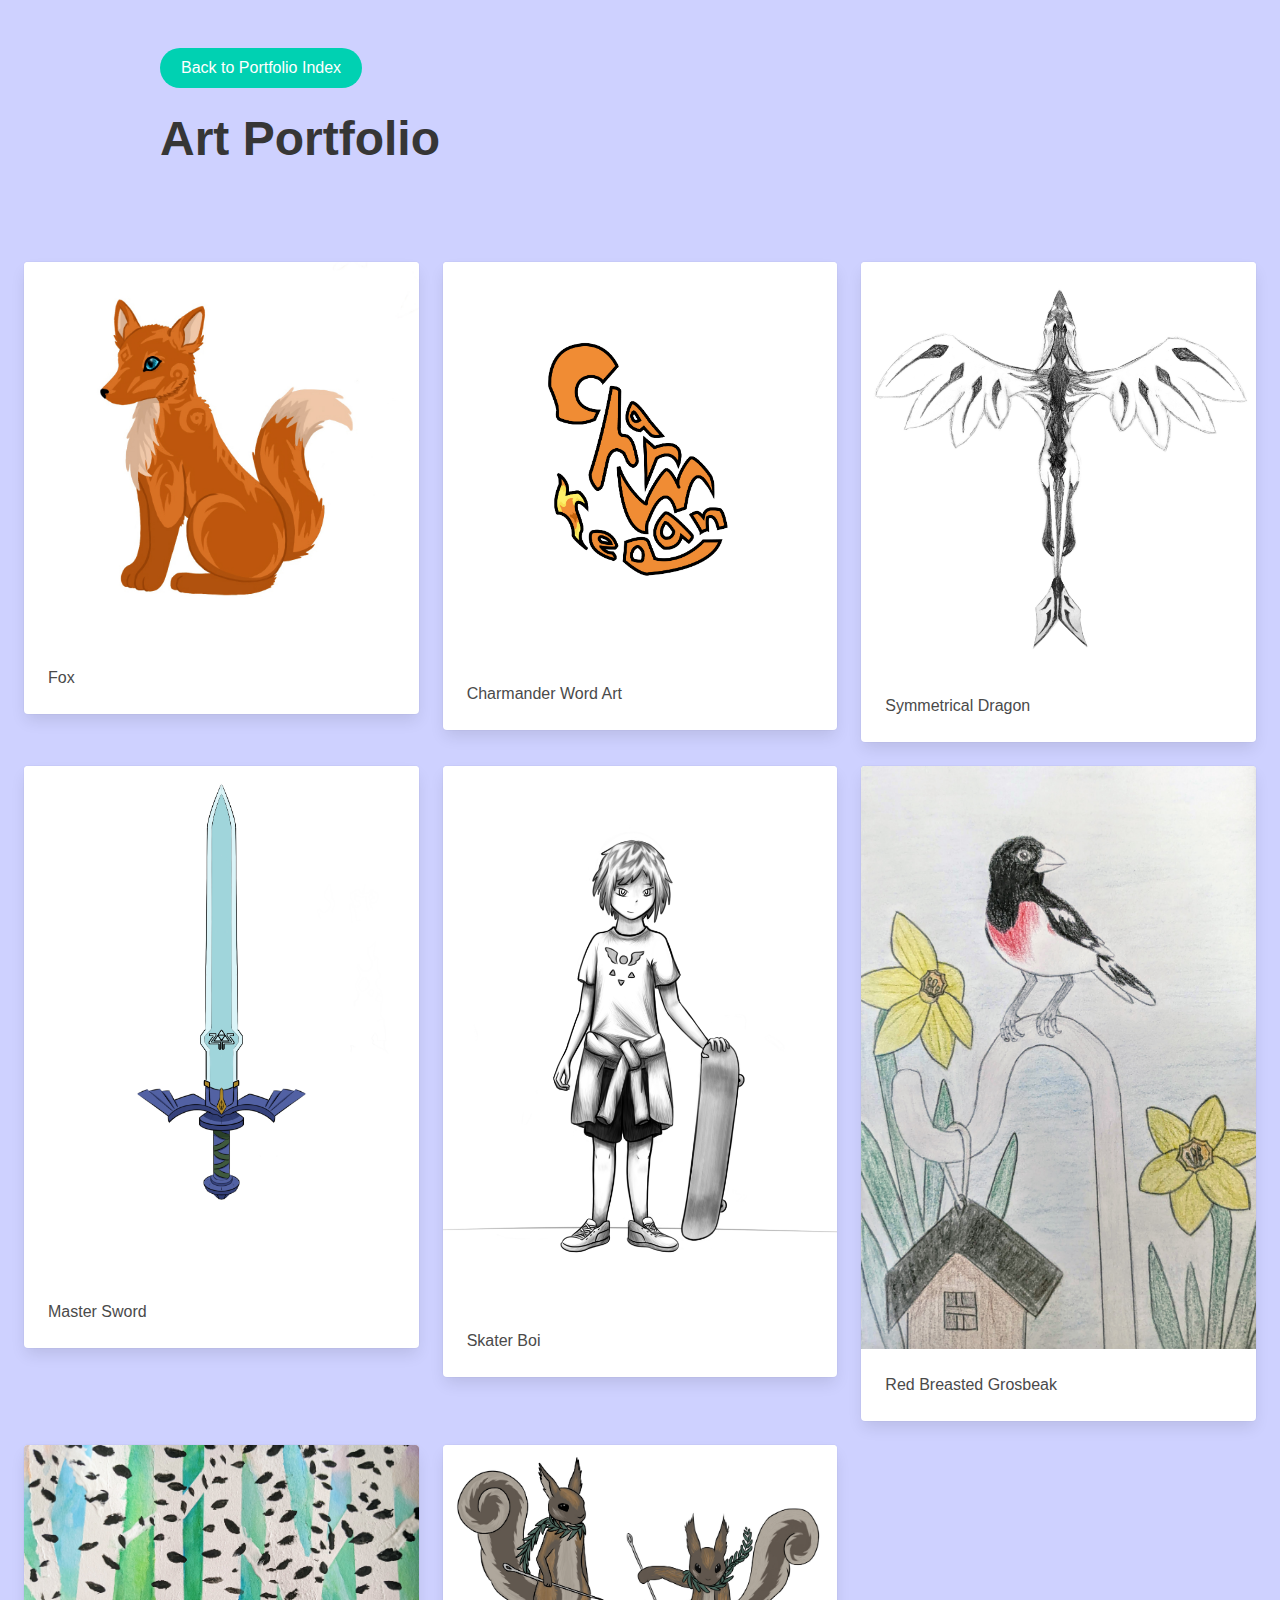
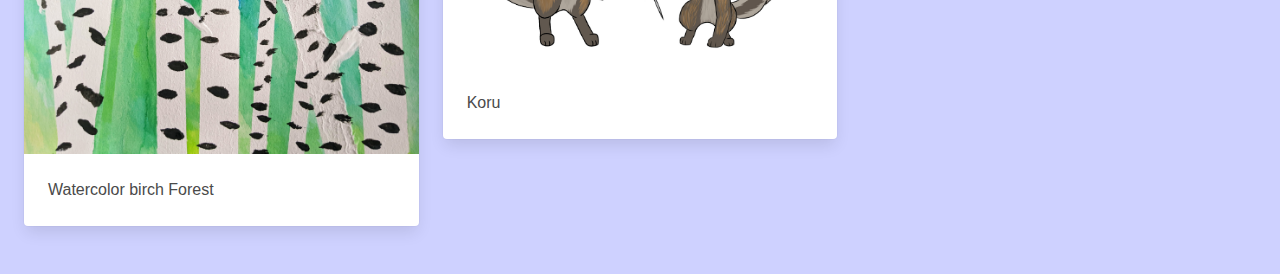
==== commit b95a0cf9: "updates for eighth grade" ====
--- a/art.html
+++ b/art.html
@@ -24,12 +24,57 @@
                 <div class="card">
                     <div class="card-image">
                         <figure class="image">
-                            <img src="images/rollblockprint.jpg">
+                            <img src="images/FoxDesign.jpg">
+                        </figure>
+                    </div>
+                    <div class="card-content">
+                         <div class="content">
+                            Fox
+                        </div>
+                    </div>
+                </div>
+            </div>
+
+            <div class="column is-one-third">
+                <div class="card">
+                    <div class="card-image">
+                        <figure class="image">
+                            <img src="images/CharmanderWordArt_Final.jpg">
                         </figure>
                     </div>
                     <div class="card-content">
                         <div class="content">
-                            Block Print Work
+                            Charmander Word Art
+                        </div>
+                    </div>
+                </div>
+            </div>
+
+            <div class="column is-one-third">
+                <div class="card">
+                    <div class="card-image">
+                        <figure class="image">
+                            <img src="images/flight.jpg">
+                        </figure>
+                    </div>
+                    <div class="card-content">
+                        <div class="content">
+                            Symmetrical Dragon
+                        </div>
+                    </div>
+                </div>
+            </div>
+
+            <div class="column is-one-third">
+                <div class="card">
+                    <div class="card-image">
+                        <figure class="image">
+                            <img src="images/MasterSword.jpg">
+                        </figure>
+                    </div>
+                    <div class="card-content">
+                        <div class="content">
+                            Master Sword
                         </div>
                     </div>
                 </div>
@@ -39,12 +84,12 @@
                 <div class="card">
                     <div class="card-image">
                         <figure class="image">
-                            <img src="images/AudreyBlockPrint.jpg">
+                            <img src="images/WhateverIWillRenameItLater2.png">
                         </figure>
                     </div>
                     <div class="card-content">
                         <div class="content">
-                            Block Print Mouse
+                            Skater Boi
                         </div>
                     </div>
                 </div>
@@ -54,12 +99,12 @@
                 <div class="card">
                     <div class="card-image">
                         <figure class="image">
-                            <img src="images/rollblobk.jpg">
+                            <img src="images/PXL_20220507_185121671 (2).jpg">
                         </figure>
                     </div>
                     <div class="card-content">
                         <div class="content">
-                            Block Print
+                            Red Breasted Grosbeak
                         </div>
                     </div>
                 </div>
@@ -69,12 +114,12 @@
                 <div class="card">
                     <div class="card-image">
                         <figure class="image">
-                            <img src="images/frogsnail.jpg">
+                            <img src="images/PXL_20220105_164111827 (1).jpg">
                         </figure>
                     </div>
                     <div class="card-content">
-                         <div class="content">
-                            Frog Sketches
+                        <div class="content">
+                            Watercolor birch Forest
                         </div>
                     </div>
                 </div>
@@ -84,212 +129,16 @@
                 <div class="card">
                     <div class="card-image">
                         <figure class="image">
-                            <img src="images/AudreyBlackWolf.png">
+                            <img src="images/Koru_FinalStandingCrouching.jpg">
                         </figure>
                     </div>
                     <div class="card-content">
                         <div class="content">
-                            Clay Wolf
+                            Koru
                         </div>
                     </div>
                 </div>
             </div>
-
-            <div class="column is-one-third">
-                <div class="card">
-                    <div class="card-image">
-                        <figure class="image">
-                            <img src="images/ArtBookAnimals.jpg">
-                        </figure>
-                    </div>
-                    <div class="card-content">
-                        <div class="content">
-                            Art Workbook Paint Splotch Animals
-                        </div>
-                    </div>
-                </div>
-            </div>
-            
-            <div class="column is-one-third">
-                <div class="card">
-                    <div class="card-image">
-                        <figure class="image">
-                            <img src="images/BushyTailedSquirrel.jpg">
-                        </figure>
-                    </div>
-                    <div class="card-content">
-                        <div class="content">
-                            Squirrel - Krita digital drawing
-                        </div>
-                    </div>
-                </div>
-            </div>
-
-            <div class="column is-one-third">
-                <div class="card">
-                    <div class="card-image">
-                        <figure class="image">
-                            <img src="images/Chickomarus1and2.jpg">
-                        </figure>
-                    </div>
-                    <div class="card-content">
-                        <div class="content">
-                            Chickens Picture
-                        </div>
-                    </div>
-                </div>
-            </div>
-
-            <div class="column is-one-third">
-                <div class="card">
-                    <div class="card-image">
-                        <figure class="image">
-                            <img src="images/GrasslandFoxBOTW.jpg">
-                        </figure>
-                    </div>
-                    <div class="card-content">
-                        <div class="content">
-                            Fox - Krita digital drawing
-                        </div>
-                    </div>
-                </div>
-            </div>
-
-            <div class="column is-one-third">
-                <div class="card">
-                    <div class="card-image">
-                        <figure class="image">
-                            <img src="images/AudreyCat.png">
-                        </figure>
-                    </div>
-                    <div class="card-content">
-                        <div class="content">
-                            Clay Cat
-                        </div>
-                    </div>
-                </div>
-            </div>
-
-            <div class="column is-one-third">
-                <div class="card">
-                    <div class="card-image">
-                        <figure class="image">
-                            <img src="images/DonkeyBOTW.jpg">
-                        </figure>
-                    </div>
-                    <div class="card-content">
-                        <div class="content">
-                            Donkey from Breath of the Wild - Krita digital drawing
-                        </div>
-                    </div>
-                </div>
-            </div>
-
-            <div class="column is-one-third">
-                <div class="card">
-                    <div class="card-image">
-                        <figure class="image">
-                            <img src="images/ArtBookAnimals2Diamonds.jpg">
-                        </figure>
-                    </div>
-                    <div class="card-content">
-                        <div class="content">
-                            Art Workbook Paint Splotch Animals 2 + Rhombus Pattern Page
-                        </div>
-                    </div>
-                </div>
-            </div>
-
-            <div class="column is-one-third">
-                <div class="card">
-                    <div class="card-image">
-                        <figure class="image">
-                            <img src="images/SeaDragon.jpg">
-                        </figure>
-                    </div>
-                    <div class="card-content">
-                        <div class="content">
-                            Sea Dragon Drawing
-                        </div>
-                    </div>
-                </div>
-            </div>
-
-            <div class="column is-one-third">
-                <div class="card">
-                    <div class="card-image">
-                        <figure class="image">
-                            <img src="images/Feathers.jpg">
-                        </figure>
-                    </div>
-                    <div class="card-content">
-                        <div class="content">
-                            Feathers Design
-                        </div>
-                    </div>
-                </div>
-            </div>
-
-            <div class="column is-one-third">
-                <div class="card">
-                    <div class="card-image">
-                        <figure class="image">
-                            <img src="images/lion.jpg">
-                        </figure>
-                    </div>
-                    <div class="card-content">
-                        <div class="content">
-                            Lion Picture
-                        </div>
-                    </div>
-                </div>
-            </div>
-
-            <div class="column is-one-third">
-                <div class="card">
-                    <div class="card-image">
-                        <figure class="image">
-                            <img src="images/Snailo.jpg">
-                        </figure>
-                    </div>
-                    <div class="card-content">
-                        <div class="content">
-                            Snail Drawing
-                        </div>
-                    </div>
-                </div>
-            </div>
-
-            <div class="column is-one-third">
-                <div class="card">
-                    <div class="card-image">
-                        <figure class="image">
-                            <img src="images/Stars.jpg">
-                        </figure>
-                    </div>
-                    <div class="card-content">
-                        <div class="content">
-                            Black Wolf At Night Drawing
-                        </div>
-                    </div>
-                </div>
-            </div>
-
-            <div class="column is-one-third">
-                <div class="card">
-                    <div class="card-image">
-                        <figure class="image">
-                            <img src="images/WolfDrawing.jpg">
-                        </figure>
-                    </div>
-                    <div class="card-content">
-                        <div class="content">
-                            Wolf Sketch
-                        </div>
-                    </div>
-                </div>
-            </div>
-
             
         </div>
     </div>
--- a/static/sass/mystyles.css
+++ b/static/sass/mystyles.css
@@ -344,7 +344,7 @@
 }
 
 html {
-  background-color: #bcf5ff;
+  background-color: #ced1ff;
   font-size: 16px;
   -moz-osx-font-smoothing: grayscale;
   -webkit-font-smoothing: antialiased;
